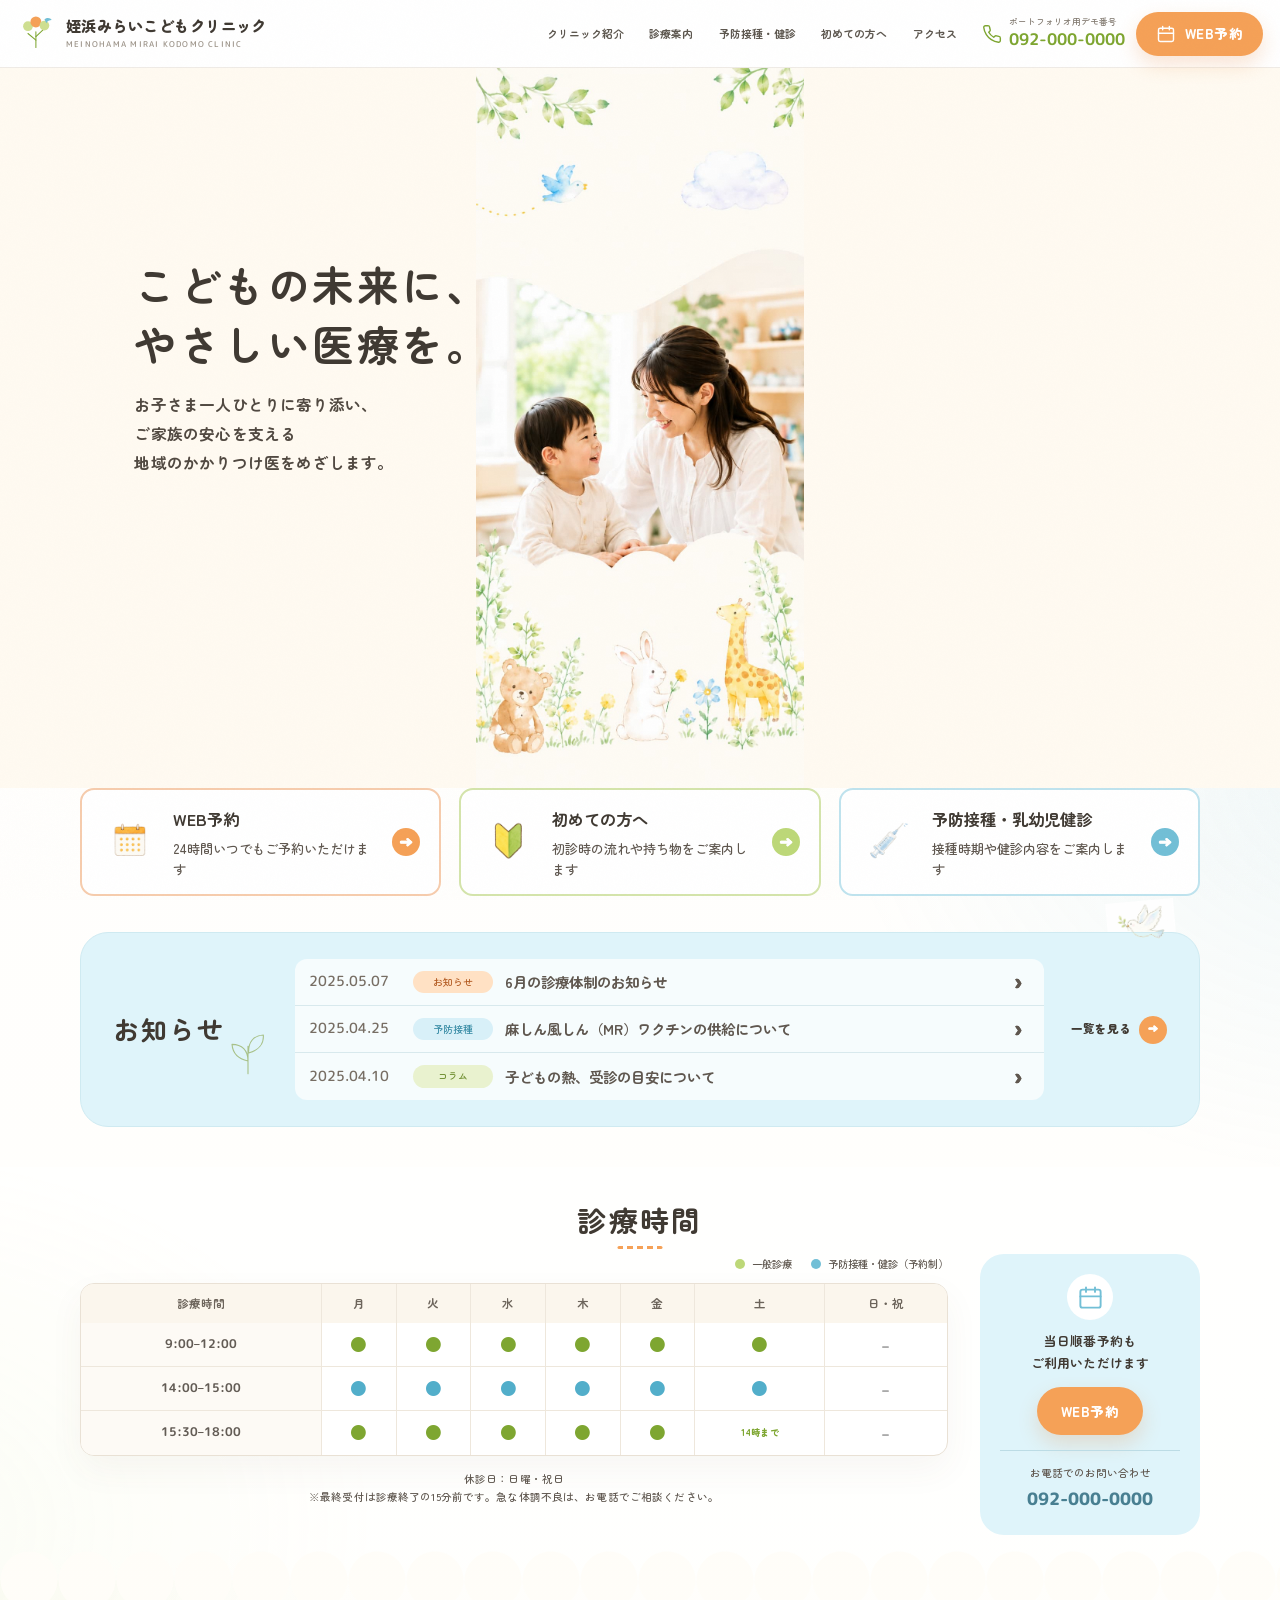
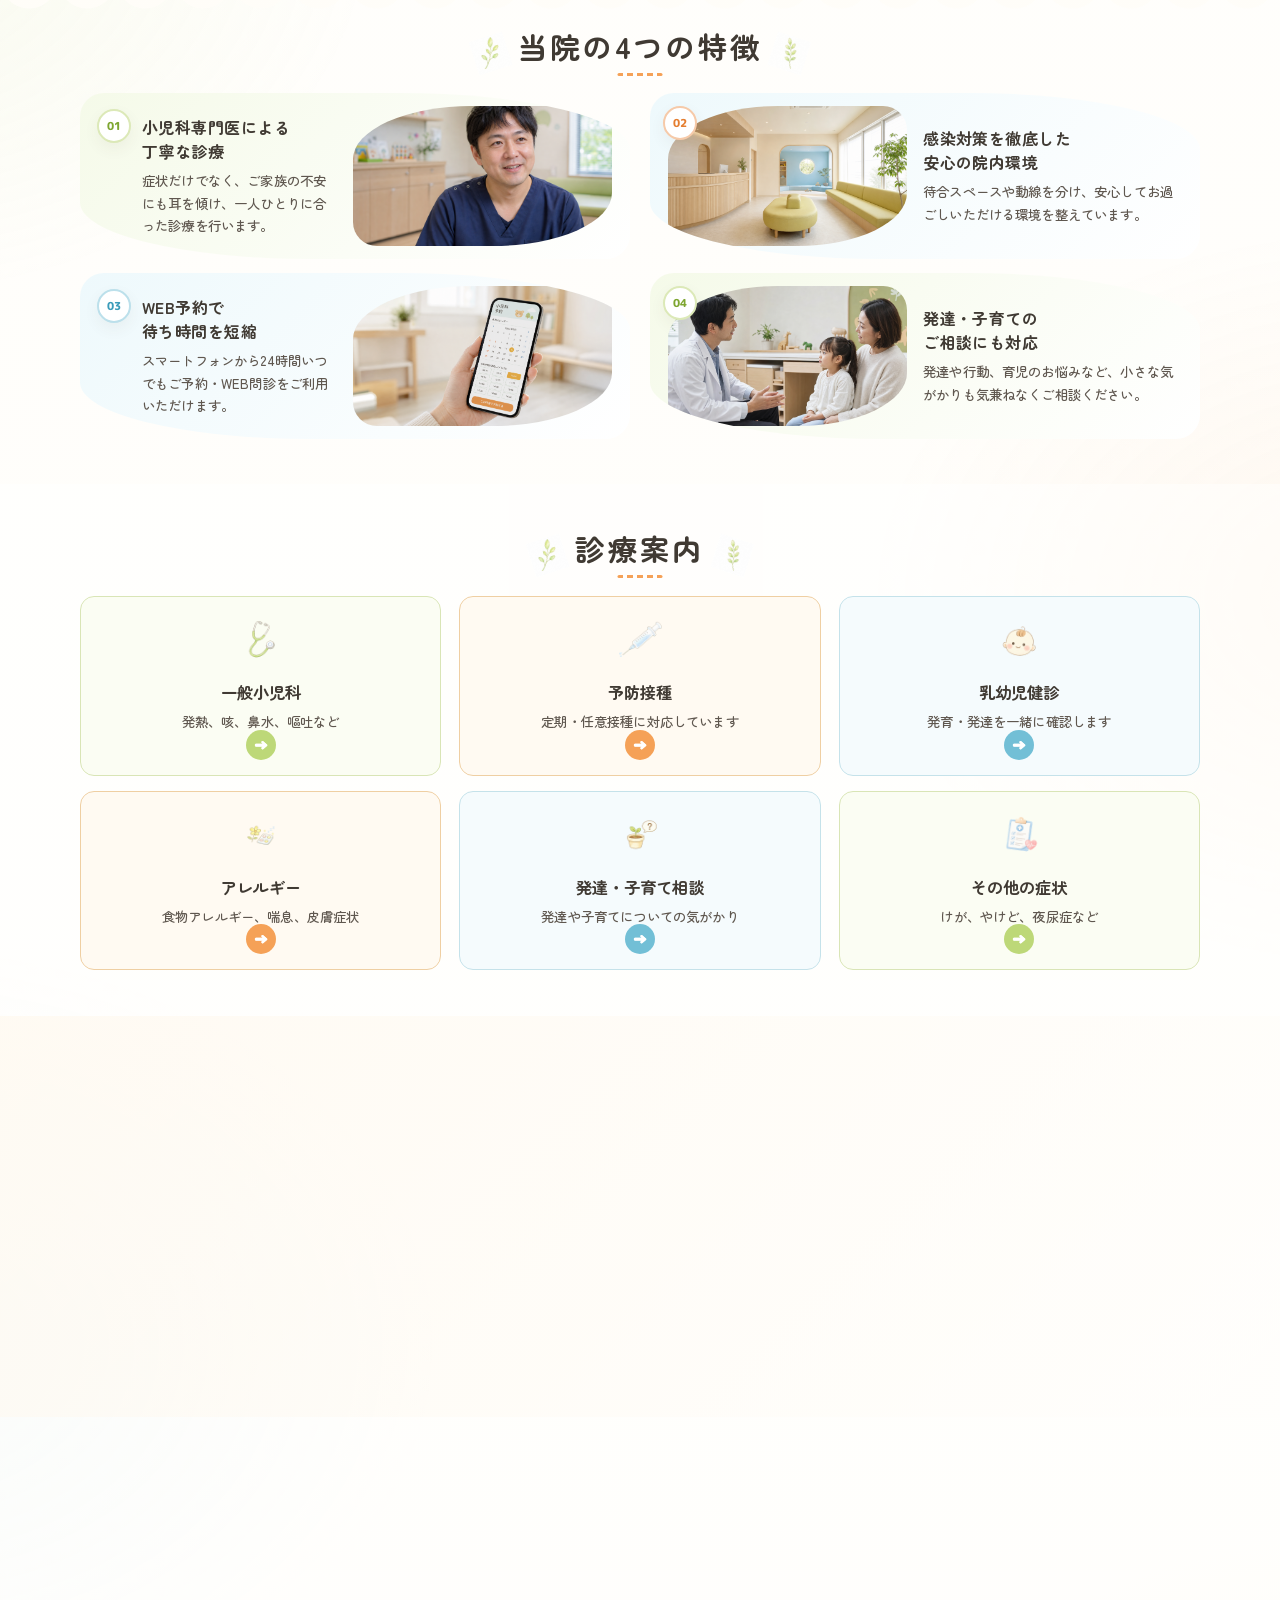
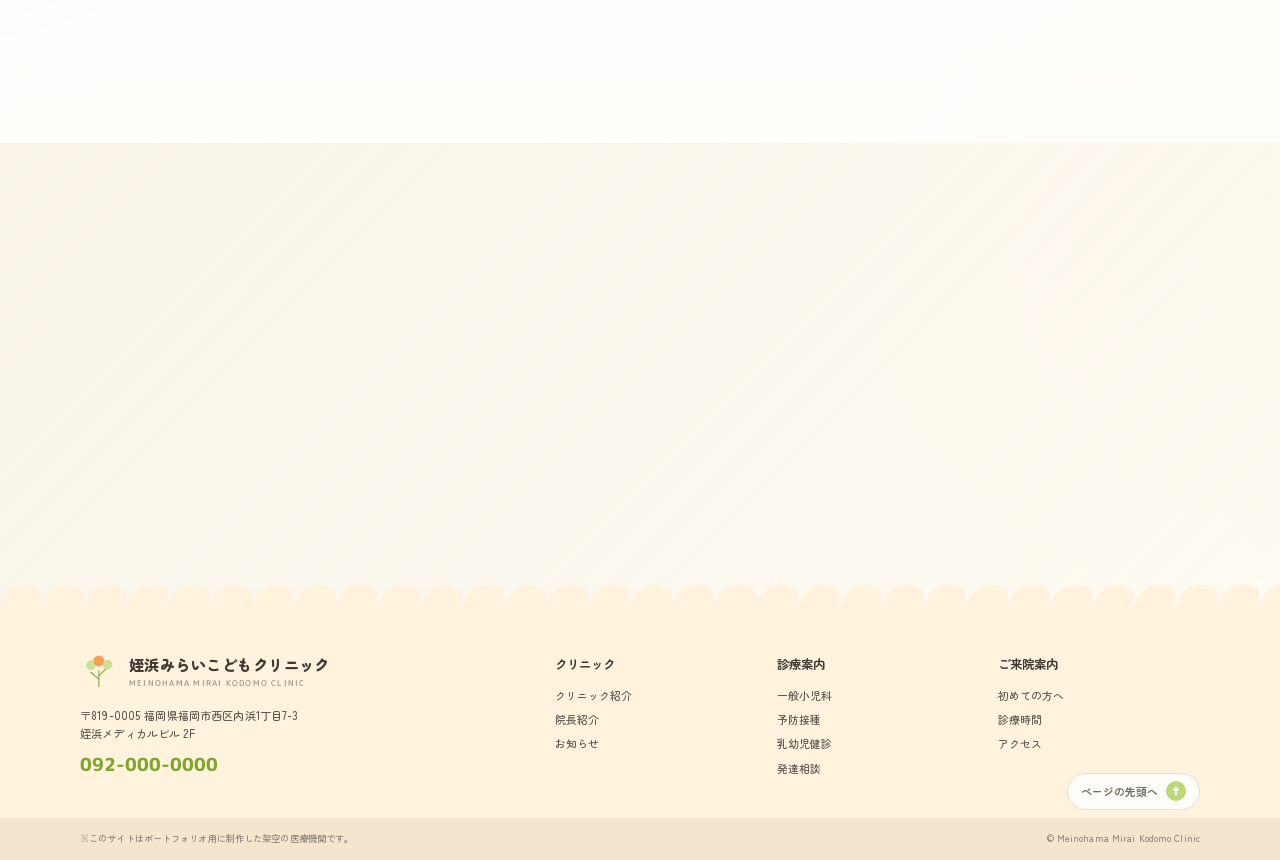
==== index.html @ 3ffe72fd "Add files via upload" ====
<!DOCTYPE html>
<html lang="ja">
<head>
  <meta charset="UTF-8">
  <meta name="viewport" content="width=device-width, initial-scale=1.0">
  <meta name="description" content="姪浜みらいこどもクリニックは、こどもの未来とご家族の安心に寄り添う福岡市西区姪浜の小児科です。">
  <meta name="theme-color" content="#fffaf2">
  <title>姪浜みらいこどもクリニック｜福岡市西区姪浜の小児科</title>
  <link rel="preconnect" href="https://fonts.googleapis.com">
  <link rel="preconnect" href="https://fonts.gstatic.com" crossorigin>
  <link href="https://fonts.googleapis.com/css2?family=M+PLUS+Rounded+1c:wght@400;500;700;800&family=Zen+Maru+Gothic:wght@400;500;700&display=swap" rel="stylesheet">
  <link rel="stylesheet" href="style.css">
  <script src="script.js" defer></script>
</head>
<body>
  <header class="site-header" id="top">
    <div class="header-inner">
      <a class="logo" href="#top" aria-label="姪浜みらいこどもクリニック トップへ">
        <svg class="logo-mark" viewBox="0 0 64 64" aria-hidden="true">
          <path d="M31 55V29"/><path d="M31 43 18 32M31 37l13-12"/>
          <circle cx="18" cy="20" r="8"/><circle cx="31" cy="13" r="9"/><circle cx="45" cy="19" r="8"/>
          <path class="bird" d="M45 9c5-4 10-2 12 1-4 0-7 2-9 5-1-3-2-4-3-6Z"/>
        </svg>
        <span><strong>姪浜みらいこどもクリニック</strong><small>MEINOHAMA MIRAI KODOMO CLINIC</small></span>
      </a>

      <nav class="global-nav" id="globalNav" aria-label="メインナビゲーション">
        <a href="about.html">クリニック紹介</a>
        <a href="medical.html">診療案内</a>
        <a href="vaccination.html">予防接種・健診</a>
        <a href="first.html">初めての方へ</a>
        <a href="access.html">アクセス</a>
      </nav>

      <div class="header-actions">
        <a class="header-phone" href="tel:0920000000" aria-label="092-000-0000に電話する">
          <svg viewBox="0 0 24 24" aria-hidden="true"><path d="M22 16.92v3a2 2 0 0 1-2.18 2 19.8 19.8 0 0 1-8.63-3.07 19.5 19.5 0 0 1-6-6A19.8 19.8 0 0 1 2.12 4.18 2 2 0 0 1 4.11 2h3a2 2 0 0 1 2 1.72c.13.96.36 1.9.68 2.8a2 2 0 0 1-.45 2.11L8.07 9.9a16 16 0 0 0 6 6l1.27-1.27a2 2 0 0 1 2.11-.45c.9.32 1.84.55 2.8.68A2 2 0 0 1 22 16.92Z"/></svg>
          <span><small>ポートフォリオ用デモ番号</small><strong>092-000-0000</strong></span>
        </a>
        <button class="booking-button js-booking" type="button">
          <svg viewBox="0 0 24 24" aria-hidden="true"><rect x="3" y="5" width="18" height="16" rx="2"/><path d="M16 3v4M8 3v4M3 11h18"/></svg>
          WEB予約
        </button>
        <button class="menu-button menu-button-inline" type="button" aria-hidden="true" tabindex="-1">
          <span></span><span></span><span></span>
        </button>
      </div>
    </div>
  </header>

  <button class="menu-button mobile-menu-button" id="menuButton" type="button" aria-label="メニューを開く" aria-controls="globalNav" aria-expanded="false">
    <span></span><span></span><span></span>
  </button>

  <main>
    <section class="hero">
      <picture class="hero-art" aria-hidden="true">
        <source media="(max-width: 620px)" srcset="img/top-hero_sp.jpg">
        <img src="img/top-hero.jpg" alt="">
      </picture>
      <div class="hero-copy reveal">
        <h1><span>こどもの未来に、</span><span>やさしい医療を。</span></h1>
        <p class="hero-lead">お子さま一人ひとりに寄り添い、<br>ご家族の安心を支える<br>地域のかかりつけ医をめざします。</p>
      </div>
    </section>

    <section class="quick-links section-shell" aria-label="受診案内のショートカット">
      <button class="quick-card quick-orange js-booking reveal" type="button">
        <span class="quick-icon"><img src="icons/web/quick-booking.png" alt="" width="256" height="256"></span>
        <span><strong>WEB予約</strong><small>24時間いつでもご予約いただけます</small></span><i>→</i>
      </button>
      <a class="quick-card quick-green reveal" href="first.html">
        <span class="quick-icon"><img src="icons/web/quick-first-visit.png" alt="" width="256" height="256"></span>
        <span><strong>初めての方へ</strong><small>初診時の流れや持ち物をご案内します</small></span><i>→</i>
      </a>
      <a class="quick-card quick-blue reveal" href="vaccination.html">
        <span class="quick-icon"><img src="icons/web/quick-vaccination.png" alt="" width="256" height="256"></span>
        <span><strong>予防接種・乳幼児健診</strong><small>接種時期や健診内容をご案内します</small></span><i>→</i>
      </a>
    </section>

    <section class="news section-pad" id="news">
      <div class="container news-box reveal">
        <img class="news-bird" src="icons/deco-bird-flying.jpg" alt="" width="180" height="120" aria-hidden="true">
        <div class="news-heading">
          <p class="section-en">INFORMATION</p><h2>お知らせ</h2>
          <svg viewBox="0 0 60 70" aria-hidden="true"><path d="M30 67V26M30 48c-15-3-23-12-24-25 15 0 24 9 24 25ZM31 36c15-4 23-14 22-27-15 1-23 11-22 27Z"/></svg>
        </div>
        <div class="news-list">
          <a href="news.html#news-20250507"><time datetime="2025-05-07">2025.05.07</time><span class="tag tag-orange">お知らせ</span><strong>6月の診療体制のお知らせ</strong><i>›</i></a>
          <a href="news.html#news-20250425"><time datetime="2025-04-25">2025.04.25</time><span class="tag tag-blue">予防接種</span><strong>麻しん風しん（MR）ワクチンの供給について</strong><i>›</i></a>
          <a href="news.html#news-20250410"><time datetime="2025-04-10">2025.04.10</time><span class="tag tag-green">コラム</span><strong>子どもの熱、受診の目安について</strong><i>›</i></a>
        </div>
        <a class="text-link" href="news.html">一覧を見る <span>→</span></a>
      </div>
    </section>

    <section class="schedule section-pad" id="schedule">
      <div class="container">
        <div class="section-title schedule-title reveal"><p class="section-en">CONSULTATION HOURS</p><h2>診療時間</h2><p>一般診療は当日の順番予約、予防接種・健診は時間予約で受け付けています。</p></div>
        <div class="schedule-layout">
          <div class="schedule-table-wrap reveal">
            <div class="schedule-legend"><span><i class="dot dot-green"></i>一般診療</span><span><i class="dot dot-blue"></i>予防接種・健診（予約制）</span></div>
            <table class="schedule-table">
              <thead><tr><th>診療時間</th><th>月</th><th>火</th><th>水</th><th>木</th><th>金</th><th>土</th><th>日・祝</th></tr></thead>
              <tbody>
                <tr><th>9:00–12:00</th><td>●</td><td>●</td><td>●</td><td>●</td><td>●</td><td>●</td><td>–</td></tr>
                <tr class="vaccine-row"><th>14:00–15:00</th><td>●</td><td>●</td><td>●</td><td>●</td><td>●</td><td>●</td><td>–</td></tr>
                <tr><th>15:30–18:00</th><td>●</td><td>●</td><td>●</td><td>●</td><td>●</td><td><small>14時まで</small></td><td>–</td></tr>
              </tbody>
            </table>
            <p class="schedule-note">休診日：日曜・祝日<br>※最終受付は診療終了の15分前です。急な体調不良は、お電話でご相談ください。</p>
          </div>
          <aside class="reservation-card reveal">
            <span class="round-icon"><svg viewBox="0 0 24 24"><rect x="3" y="5" width="18" height="16" rx="2"/><path d="M16 3v4M8 3v4M3 11h18"/></svg></span>
            <p>当日順番予約も<br>ご利用いただけます</p>
            <button class="button button-orange js-booking" type="button">WEB予約</button>
            <hr>
            <small>お電話でのお問い合わせ</small>
            <a href="tel:0920000000">092-000-0000</a>
          </aside>
        </div>
      </div>
    </section>

    <section class="features section-pad" id="about">
      <div class="cloud-top" aria-hidden="true"></div>
      <div class="container">
        <div class="section-title is-decorated reveal"><p class="section-en">OUR FEATURES</p><h2>当院の4つの特徴</h2><p>お子さまとご家族が、いつでも安心して頼れるクリニックへ。</p></div>
        <div class="feature-grid">
          <article class="feature-card reveal"><span class="feature-number">01</span><div class="feature-image feature-doctor"></div><div><h3>小児科専門医による<br>丁寧な診療</h3><p>症状だけでなく、ご家族の不安にも耳を傾け、一人ひとりに合った診療を行います。</p></div></article>
          <article class="feature-card reveal"><span class="feature-number orange">02</span><div class="feature-image feature-interior"></div><div><h3>感染対策を徹底した<br>安心の院内環境</h3><p>待合スペースや動線を分け、安心してお過ごしいただける環境を整えています。</p></div></article>
          <article class="feature-card reveal"><span class="feature-number blue">03</span><div class="feature-image feature-phone"></div><div><h3>WEB予約で<br>待ち時間を短縮</h3><p>スマートフォンから24時間いつでもご予約・WEB問診をご利用いただけます。</p></div></article>
          <article class="feature-card reveal"><span class="feature-number">04</span><div class="feature-image feature-consultation"></div><div><h3>発達・子育ての<br>ご相談にも対応</h3><p>発達や行動、育児のお悩みなど、小さな気がかりも気兼ねなくご相談ください。</p></div></article>
        </div>
      </div>
    </section>

    <section class="medical section-pad" id="medical">
      <div class="container">
        <div class="section-title is-decorated reveal"><p class="section-en">MEDICAL SERVICES</p><h2>診療案内</h2><p>お子さまの健やかな成長を、さまざまな角度から支えます。</p></div>
        <div class="service-grid">
          <a class="service-card reveal" href="medical.html#general"><span class="service-icon"><img src="icons/web/medical-general.png" alt="" width="256" height="256"></span><h3>一般小児科</h3><p>発熱、咳、鼻水、嘔吐など</p><i>→</i></a>
          <a class="service-card reveal" id="vaccination" href="vaccination.html#vaccine"><span class="service-icon"><img src="icons/web/medical-vaccination.png" alt="" width="256" height="256"></span><h3>予防接種</h3><p>定期・任意接種に対応しています</p><i>→</i></a>
          <a class="service-card reveal" href="vaccination.html#checkup"><span class="service-icon"><img src="icons/web/medical-checkup.png" alt="" width="256" height="256"></span><h3>乳幼児健診</h3><p>発育・発達を一緒に確認します</p><i>→</i></a>
          <a class="service-card reveal" href="medical.html#allergy"><span class="service-icon"><img src="icons/web/medical-allergy.png" alt="" width="256" height="256"></span><h3>アレルギー</h3><p>食物アレルギー、喘息、皮膚症状</p><i>→</i></a>
          <a class="service-card reveal" href="medical.html#development"><span class="service-icon"><img src="icons/web/medical-development.png" alt="" width="256" height="256"></span><h3>発達・子育て相談</h3><p>発達や子育てについての気がかり</p><i>→</i></a>
          <a class="service-card reveal" href="medical.html#other"><span class="service-icon"><img src="icons/web/medical-other.png" alt="" width="256" height="256"></span><h3>その他の症状</h3><p>けが、やけど、夜尿症など</p><i>→</i></a>
        </div>
      </div>
    </section>

    <section class="first-visit section-pad" id="first">
      <div class="container">
        <div class="section-title is-decorated reveal"><p class="section-en">FIRST VISIT</p><h2>初めての方へ</h2><p>はじめての受診も、迷わず安心してご来院いただけるように。</p></div>
        <div class="first-layout">
          <div class="parent-illustration reveal" aria-hidden="true"><div class="parent-head"></div><div class="child-head"></div><div class="parent-body"></div><span>✿</span></div>
          <div class="visit-flow reveal">
            <h3>診療の流れ</h3>
            <ol>
              <li><span>01</span><i><img src="icons/web/flow-booking.png" alt="" width="256" height="256"></i><strong>WEB予約</strong><p>WEBでご予約をお取りください。</p></li>
              <li><span>02</span><i><img src="icons/web/flow-reception.png" alt="" width="256" height="256"></i><strong>ご来院・受付</strong><p>問診票のご記入をお願いします。</p></li>
              <li><span>03</span><i><img src="icons/web/flow-consultation.png" alt="" width="256" height="256"></i><strong>診察・ご相談</strong><p>丁寧に診察し、ご説明します。</p></li>
            </ol>
          </div>
          <aside class="belongings reveal"><h3>お持ちいただくもの</h3><ul><li>マイナンバーカード（または保険証）</li><li>医療証・受給者証など</li><li>母子手帳</li><li>おくすり手帳</li></ul><img class="bag" src="icons/web/visit-bag.png" alt="" width="256" height="256" aria-hidden="true"></aside>
        </div>
      </div>
    </section>

    <section class="doctor section-pad">
      <div class="container doctor-card reveal">
        <img class="doctor-bird" src="icons/deco-bird-perched.jpg" alt="" width="180" height="120" aria-hidden="true">
        <div class="doctor-photo" role="img" aria-label="院長 山田太郎のイメージ"></div>
        <div class="doctor-message">
          <p class="section-en">GREETING</p><h2>院長紹介</h2>
          <p class="doctor-name"><small>院長</small> 山田 太郎</p>
          <p>お子さまの健やかな成長を願い、ご家族にとって安心できる医療を提供できるよう努めてまいります。小さな気がかりも、どうぞ気軽にご相談ください。</p>
          <a class="text-button" href="about.html#doctor">院長・クリニックについて <span>→</span></a>
        </div>
        <div class="credentials"><h3>資格・所属学会</h3><ul><li>日本小児科学会 小児科専門医</li><li>日本小児アレルギー学会</li><li>日本小児科医会</li><li>福岡市小児科医会</li></ul></div>
      </div>
    </section>

    <section class="access section-pad" id="access">
      <div class="container">
        <div class="section-title reveal"><p class="section-en">ACCESS</p><h2>アクセス</h2></div>
        <div class="access-card reveal">
          <div class="map-embed" aria-label="姪浜みらいこどもクリニック周辺のGoogleマップ">
            <iframe title="姪浜みらいこどもクリニック周辺のGoogleマップ" src="https://maps.google.com/maps?ll=33.5819,130.3249&z=16&t=m&hl=ja&output=embed" loading="lazy" referrerpolicy="no-referrer-when-downgrade"></iframe>
          </div>
          <div class="access-info">
            <h3>姪浜みらいこどもクリニック</h3>
            <dl><div><dt>住所</dt><dd>〒819-0005<br>福岡県福岡市西区内浜1丁目7-3<br>姪浜メディカルビル 2F</dd></div><div><dt>電車</dt><dd>地下鉄空港線「姪浜駅」より徒歩5分</dd></div><div><dt>お車</dt><dd>専用駐車場 8台完備</dd></div></dl>
            <div class="access-buttons"><a class="button button-outline" href="https://maps.google.com/?q=福岡市西区姪浜" target="_blank" rel="noopener">Google Map <span>↗</span></a><button class="button button-orange js-booking" type="button">WEB予約</button></div>
          </div>
        </div>
      </div>
    </section>
  </main>

  <footer class="site-footer">
    <div class="footer-wave" aria-hidden="true"></div>
    <div class="container footer-main">
      <div class="footer-clinic">
        <a class="logo footer-logo" href="#top">
          <svg class="logo-mark" viewBox="0 0 64 64" aria-hidden="true"><path d="M31 55V29"/><path d="M31 43 18 32M31 37l13-12"/><circle cx="18" cy="20" r="8"/><circle cx="31" cy="13" r="9"/><circle cx="45" cy="19" r="8"/></svg>
          <span><strong>姪浜みらいこどもクリニック</strong><small>MEINOHAMA MIRAI KODOMO CLINIC</small></span>
        </a>
        <p>〒819-0005 福岡県福岡市西区内浜1丁目7-3<br>姪浜メディカルビル 2F</p><a class="footer-phone" href="tel:0920000000">092-000-0000</a>
      </div>
      <div class="footer-nav"><div><h3>クリニック</h3><a href="about.html">クリニック紹介</a><a href="about.html#doctor">院長紹介</a><a href="news.html">お知らせ</a></div><div><h3>診療案内</h3><a href="medical.html#general">一般小児科</a><a href="vaccination.html#vaccine">予防接種</a><a href="vaccination.html#checkup">乳幼児健診</a><a href="medical.html#development">発達相談</a></div><div><h3>ご来院案内</h3><a href="first.html">初めての方へ</a><a href="#schedule">診療時間</a><a href="access.html">アクセス</a></div></div>
      <div class="footer-booking"><p>24時間いつでも<br>ご予約いただけます</p><button class="button button-orange js-booking" type="button">WEB予約</button></div>
    </div>
    <a class="page-top" href="#top">ページの先頭へ <span>↑</span></a>
    <div class="footer-bottom"><p>※このサイトはポートフォリオ用に制作した架空の医療機関です。</p><p>© Meinohama Mirai Kodomo Clinic</p></div>
  </footer>

  <div class="mobile-actions" aria-label="お問い合わせ">
    <a href="tel:0920000000"><svg viewBox="0 0 24 24"><path d="M22 16.92v3a2 2 0 0 1-2.18 2 19.8 19.8 0 0 1-8.63-3.07 19.5 19.5 0 0 1-6-6A19.8 19.8 0 0 1 2.12 4.18 2 2 0 0 1 4.11 2h3a2 2 0 0 1 2 1.72"/></svg>デモ電話</a>
    <button class="js-booking" type="button"><svg viewBox="0 0 24 24"><rect x="3" y="5" width="18" height="16" rx="2"/><path d="M16 3v4M8 3v4M3 11h18"/></svg>WEB予約</button>
  </div>

  <dialog class="booking-modal" id="bookingModal">
    <button class="modal-close" id="modalClose" type="button" aria-label="閉じる">×</button>
    <span class="modal-icon"><svg viewBox="0 0 24 24"><rect x="3" y="5" width="18" height="16" rx="2"/><path d="M16 3v4M8 3v4M3 11h18"/></svg></span>
    <p class="section-en">ONLINE RESERVATION</p>
    <h2>WEB予約</h2>
    <p>こちらはポートフォリオ用のデモサイトです。<br>実際の予約は行われません。</p>
    <button class="button button-orange" id="demoReserve" type="button">予約画面を体験する</button>
  </dialog>
</body>
</html>
---- style.css ----
:root {
  --ivory: #fffaf2;
  --cream: #fff4df;
  --sky: #dff4fa;
  --sky-deep: #72bfd6;
  --leaf: #bdd878;
  --leaf-deep: #7ea631;
  --orange: #f5a157;
  --orange-deep: #e57e30;
  --ink: #403a33;
  --muted: #766e65;
  --line: #e9e1d5;
  --white: #fff;
  --shadow: 0 18px 50px rgba(89, 74, 51, .09);
  --radius-sm: 16px;
  --radius-md: 28px;
  --radius-lg: 48px;
  --container: 1180px;
}

*, *::before, *::after { box-sizing: border-box; }
html { scroll-behavior: smooth; scroll-padding-top: 110px; }
body { position: relative; margin: 0; color: var(--ink); background: #fffdf9; font-family: "Zen Maru Gothic", "M PLUS Rounded 1c", sans-serif; font-size: 16px; line-height: 1.9; -webkit-font-smoothing: antialiased; }
body::before { content: ""; position: fixed; z-index: 9999; inset: 0; pointer-events: none; opacity: .038; mix-blend-mode: multiply; background-image: url("data:image/svg+xml,%3Csvg xmlns='http://www.w3.org/2000/svg' width='180' height='180' viewBox='0 0 180 180'%3E%3Cfilter id='paper'%3E%3CfeTurbulence type='fractalNoise' baseFrequency='.78' numOctaves='3' seed='8' stitchTiles='stitch'/%3E%3C/filter%3E%3Crect width='100%25' height='100%25' filter='url(%23paper)' opacity='.55'/%3E%3C/svg%3E"); }
body.menu-open { overflow: hidden; }
main { position: relative; isolation: isolate; overflow: hidden; background: linear-gradient(180deg, rgba(255,255,255,.76), rgba(255,253,248,.9)); }
main::before { content: ""; position: absolute; z-index: 0; inset: 0; pointer-events: none; background: radial-gradient(ellipse 640px 480px at -8% 7%, rgba(245,161,87,.10), transparent 72%), radial-gradient(ellipse 760px 560px at 108% 19%, rgba(114,191,214,.10), transparent 72%), radial-gradient(ellipse 700px 520px at -10% 39%, rgba(189,216,120,.10), transparent 72%), radial-gradient(ellipse 720px 520px at 108% 57%, rgba(245,161,87,.075), transparent 72%), radial-gradient(ellipse 760px 560px at -8% 77%, rgba(114,191,214,.085), transparent 72%), radial-gradient(ellipse 680px 500px at 105% 91%, rgba(189,216,120,.09), transparent 72%); }
main > section { position: relative; z-index: 1; }
a { color: inherit; text-decoration: none; }
button, input { font: inherit; }
button { color: inherit; }
img, svg { display: block; max-width: 100%; }
svg { fill: none; stroke: currentColor; stroke-width: 1.7; stroke-linecap: round; stroke-linejoin: round; }
.container, .section-shell { width: min(var(--container), calc(100% - 48px)); margin-inline: auto; }
.section-pad { padding: 110px 0; }
.section-en { margin: 0 0 2px; color: var(--orange-deep); font-family: "M PLUS Rounded 1c", sans-serif; font-size: .73rem; font-weight: 800; letter-spacing: .16em; }
.section-title { margin-bottom: 52px; text-align: center; }
.section-title.is-decorated { position: relative; width: fit-content; margin-right: auto; margin-left: auto; padding: 0 58px; }
.section-title.is-decorated::before, .section-title.is-decorated::after { content: ""; position: absolute; top: 13px; width: 42px; height: 54px; background: center / contain no-repeat; mix-blend-mode: multiply; opacity: .78; }
.section-title.is-decorated::before { left: 5px; background-image: url("icons/deco-leaf-left.jpg"); transform: rotate(-18deg); }
.section-title.is-decorated::after { right: 5px; background-image: url("icons/deco-leaf-right.jpg"); transform: scaleX(-1) rotate(-18deg); }
.section-title h2, .news-heading h2 { position: relative; display: inline-block; margin: 0; font-size: clamp(2rem, 4vw, 3rem); line-height: 1.4; letter-spacing: .08em; }
.section-title h2::after { content: ""; position: absolute; left: 50%; bottom: -13px; width: 54px; height: 4px; border-radius: 5px; background: repeating-linear-gradient(90deg, var(--orange) 0 6px, transparent 6px 10px); transform: translateX(-50%); }
.section-title > p:last-child { margin: 29px 0 0; color: var(--muted); }

.notice-bar { display: flex; justify-content: center; gap: 18px; align-items: center; min-height: 34px; padding: 5px 24px; color: #556137; background: #edf5d7; font-size: .75rem; font-weight: 700; letter-spacing: .03em; }
.notice-bar p { margin: 0; }
.notice-bar a { color: var(--leaf-deep); }
.site-header { position: sticky; top: 0; z-index: 100; height: 72px; background: rgba(255, 255, 255, .96); border-bottom: 1px solid rgba(210, 199, 183, .35); backdrop-filter: blur(14px); }
.header-inner { display: flex; align-items: center; width: min(1400px, calc(100% - 40px)); height: 100%; margin-inline: auto; }
.logo { display: inline-flex; flex: 0 0 auto; align-items: center; gap: 10px; }
.logo-mark { width: 42px; color: var(--leaf-deep); }
.logo-mark circle { fill: #cfdf91; stroke: none; }
.logo-mark circle:nth-of-type(2) { fill: var(--orange); }
.logo-mark .bird { fill: var(--sky-deep); stroke: none; }
.logo strong { display: block; font-size: 1rem; font-weight: 800; letter-spacing: .03em; line-height: 1.3; white-space: nowrap; }
.logo small { display: block; margin-top: 3px; color: #9a9186; font-family: "M PLUS Rounded 1c", sans-serif; font-size: .53rem; letter-spacing: .16em; }
.global-nav { display: flex; align-self: stretch; justify-content: center; gap: clamp(18px, 2.4vw, 38px); margin-left: auto; }
.global-nav a { position: relative; display: grid; place-content: center; color: #5d574f; font-size: .72rem; font-weight: 700; line-height: 1.25; text-align: center; white-space: nowrap; }
.global-nav a::after { content: ""; position: absolute; left: 50%; bottom: 11px; width: 0; height: 2px; background: var(--orange); transform: translateX(-50%); transition: width .25s ease; }
.global-nav a:hover::after { width: 100%; }
.global-nav span { display: none; }
.header-actions { display: flex; align-items: center; gap: 14px; margin-left: 32px; }
.header-phone { display: flex; align-items: center; gap: 7px; color: var(--leaf-deep); }
.header-phone svg { width: 20px; }
.header-phone small, .header-phone strong { display: block; }
.header-phone small { color: #81796f; font-size: .55rem; line-height: 1.2; }
.header-phone strong { font-family: "M PLUS Rounded 1c", sans-serif; font-size: 1rem; line-height: 1.4; }
.booking-button, .button { display: inline-flex; align-items: center; justify-content: center; gap: 9px; min-height: 48px; padding: 0 24px; border: 0; border-radius: 999px; font-size: .86rem; font-weight: 800; letter-spacing: .03em; cursor: pointer; transition: transform .2s ease, box-shadow .2s ease, background .2s ease; }
.booking-button:hover, .button:hover { transform: translateY(-2px); }
.booking-button svg { width: 20px; }
.button-orange, .booking-button { color: var(--white); background: var(--orange); box-shadow: 0 9px 20px rgba(228, 124, 47, .2); }
.button-orange:hover, .booking-button:hover { background: var(--orange-deep); box-shadow: 0 12px 26px rgba(228, 124, 47, .28); }
.button-green { color: var(--white); background: var(--leaf-deep); }
.button-outline { color: var(--ink); background: var(--white); border: 1px solid #d9d0c3; }
.menu-button { display: none; width: 46px; height: 46px; padding: 11px; background: transparent; border: 0; cursor: pointer; }
.menu-button span { display: block; width: 100%; height: 2px; margin: 6px 0; background: var(--ink); transition: .25s ease; }
.header-actions .menu-button { display: none !important; }
.menu-button-inline { display: none !important; }
.mobile-menu-button { display: none; }

.hero { position: relative; display: block; aspect-ratio: 1672 / 941; min-height: 0; overflow: hidden; background: #fffaf1; }
.hero-art { position: absolute; z-index: 0; inset: 0; display: block; }
.hero-art img { width: 100%; height: 100%; object-fit: cover; object-position: center; }
.hero-copy { position: absolute; z-index: 2; top: 24%; left: max(8vw, calc((100vw - var(--container)) / 2)); width: min(38vw, 540px); max-width: none; padding: 0; }
.hero h1 { margin: 0; font-size: clamp(2.55rem, 3.7vw, 4rem); line-height: 1.45; letter-spacing: .06em; }
.hero h1 span { display: block; white-space: nowrap; }
.hero h1 span:last-child { color: var(--ink); }
.hero-lead { margin: 24px 0 0; color: #635c53; font-size: .94rem; font-weight: 500; line-height: 1.95; }

.quick-links { position: relative; z-index: 6; display: grid; grid-template-columns: repeat(3, 1fr); gap: 18px; margin-top: -16px; padding-top: 18px; background: transparent; }
.quick-card { display: flex; align-items: center; gap: 16px; min-height: 104px; padding: 18px 22px; background: var(--white); border: 2px solid var(--line); border-radius: 14px; box-shadow: none; text-align: left; cursor: pointer; transition: transform .22s ease, box-shadow .22s ease; }
.quick-card:hover { transform: translateY(-5px); box-shadow: var(--shadow); }
.quick-card > span:nth-child(2) { min-width: 0; }
.quick-card strong, .quick-card small { display: block; }
.quick-card strong { margin-bottom: 4px; font-size: 1.1rem; }
.quick-card small { color: var(--muted); font-size: .78rem; line-height: 1.65; }
.quick-card > i { display: grid; flex: 0 0 auto; place-content: center; width: 28px; height: 28px; margin-left: auto; color: var(--white); border-radius: 50%; font-style: normal; }
.quick-icon { display: grid; flex: 0 0 auto; place-content: center; width: 62px; height: 62px; overflow: hidden; background: transparent !important; border-radius: 16px; }
.quick-icon img { width: 58px; height: 58px; object-fit: contain; }
.quick-orange { border-color: #f6ccad; }.quick-orange .quick-icon { color: var(--orange-deep); background: #fff3e9; }.quick-orange > i { background: var(--orange); }
.quick-green { border-color: #d4e4ab; }.quick-green .quick-icon { color: var(--leaf-deep); background: #f3f8e8; }.quick-green > i { background: var(--leaf); }
.quick-blue { border-color: #bfe3ee; }.quick-blue .quick-icon { color: #4aaac7; background: #eaf8fc; }.quick-blue > i { background: var(--sky-deep); }

.news { padding-top: 68px; padding-bottom: 58px; background: transparent; }
.news-box { position: relative; display: grid; grid-template-columns: 180px 1fr auto; gap: 42px; align-items: center; padding: 38px 46px; background: var(--sky); border: 1px solid #cfeaf1; border-radius: 34px; }
.news-bird { position: absolute; z-index: 2; top: -40px; right: 24px; width: 82px; height: auto; mix-blend-mode: darken; transform: rotate(-5deg); }
.news-heading { position: relative; }
.news-heading h2 { font-size: 1.8rem; }
.news-heading svg { position: absolute; right: -6px; bottom: -29px; width: 48px; color: #8ba74e; opacity: .65; }
.news-list a { display: grid; grid-template-columns: 105px 88px 1fr 20px; gap: 16px; align-items: center; min-height: 54px; padding: 7px 17px; background: rgba(255,255,255,.72); border-bottom: 1px solid #d8e9ed; font-size: .88rem; transition: background .2s ease; }
.news-list a:first-child { border-radius: 12px 12px 0 0; }
.news-list a:last-child { border-bottom: 0; border-radius: 0 0 12px 12px; }
.news-list a:hover { background: var(--white); }
.news-list time { color: #776e64; font-family: "M PLUS Rounded 1c", sans-serif; }
.news-list strong { overflow: hidden; text-overflow: ellipsis; white-space: nowrap; }
.news-list i { font-size: 1.4rem; font-style: normal; }
.tag { padding: 2px 7px; border-radius: 99px; font-size: .62rem; text-align: center; }
.tag-orange { color: #b35b22; background: #ffe1c4; }.tag-blue { color: #388ca5; background: #d8f0f8; }.tag-green { color: #6d8d2e; background: #e9f2cf; }
.text-link { font-size: .72rem; font-weight: 800; white-space: nowrap; }.text-link span { display: inline-grid; place-content: center; width: 28px; height: 28px; margin-left: 5px; color: var(--white); background: var(--orange); border-radius: 50%; }

.schedule { padding-top: 52px; padding-bottom: 78px; background: rgba(255,255,255,.38); }
.schedule-title { margin-bottom: 30px; text-align: left; }
.schedule-title h2 { font-size: 2rem; }
.schedule-title h2::after { left: 0; width: 46px; transform: none; }
.schedule-title > p:last-child { margin-top: 20px; font-size: .76rem; }
.schedule-layout { display: grid; grid-template-columns: 1fr 260px; gap: 45px; align-items: stretch; }
.schedule-table-wrap { min-width: 0; }
.schedule-legend { display: flex; justify-content: flex-end; gap: 24px; margin-bottom: 14px; color: var(--muted); font-size: .68rem; }
.schedule-legend span { display: inline-flex; align-items: center; gap: 7px; }
.dot { width: 10px; height: 10px; border-radius: 50%; }.dot-green { background: var(--leaf); }.dot-blue { background: var(--sky-deep); }
.schedule-table { width: 100%; border-collapse: separate; border-spacing: 0; overflow: hidden; background: var(--white); border: 1px solid var(--line); border-radius: 14px; box-shadow: 0 14px 35px rgba(91,76,52,.05); text-align: center; }
.schedule-table th, .schedule-table td { height: 58px; padding: 8px; border-right: 1px solid #eee7dc; border-bottom: 1px solid #eee7dc; }
.schedule-table tr:last-child th, .schedule-table tr:last-child td { border-bottom: 0; }
.schedule-table th:last-child, .schedule-table td:last-child { border-right: 0; }
.schedule-table thead th { height: 50px; color: #6c645b; background: #fbf6ed; font-size: .78rem; }
.schedule-table tbody th { color: #635c55; background: #fdfaf5; font-family: "M PLUS Rounded 1c", sans-serif; font-size: .78rem; font-weight: 600; }
.schedule-table tbody td { color: var(--leaf-deep); font-size: 1.2rem; font-weight: 800; }
.schedule-table .vaccine-row td { color: #52aeca; }.schedule-table td:last-child { color: #aaa; }.schedule-table td small { display: block; font-size: .56rem; line-height: 1.2; }
.schedule-note { margin: 15px 0 0; color: var(--muted); font-size: .72rem; }
.reservation-card { display: flex; flex-direction: column; align-items: center; justify-content: center; padding: 30px; background: var(--sky); border-radius: 28px; text-align: center; }
.round-icon { display: grid; place-content: center; width: 54px; height: 54px; color: var(--sky-deep); background: var(--white); border-radius: 50%; }.round-icon svg { width: 27px; }
.reservation-card p { margin: 15px 0 18px; font-size: .9rem; font-weight: 700; line-height: 1.7; }
.reservation-card hr { width: 100%; margin: 22px 0 17px; border: 0; border-top: 1px solid #bcdce5; }
.reservation-card small { color: var(--muted); font-size: .66rem; }.reservation-card > a { color: #487f91; font-family: "M PLUS Rounded 1c"; font-size: 1.15rem; font-weight: 800; }

.features { position: relative; padding-top: 72px; padding-bottom: 66px; background: transparent; }
.cloud-top { position: absolute; top: -29px; left: 0; width: 100%; height: 58px; background: radial-gradient(circle at 29px 29px, rgba(255,253,248,.96) 28px, transparent 29px) 0 0 / 58px 58px repeat-x; }
.features .section-title { margin-bottom: 34px; }
.features .section-title .section-en, .features .section-title > p:last-child { display: none; }
.features .section-title h2 { font-size: 2rem; }
.feature-grid { display: grid; grid-template-columns: repeat(2, 1fr); gap: 16px 22px; }
.feature-card { position: relative; display: grid; grid-template-columns: 48% 52%; gap: 16px; align-items: center; min-height: 188px; padding: 15px 21px; overflow: visible; background: linear-gradient(135deg, #f5fae9, #fff); border-radius: 42% 24px 42% 24px / 34% 24px 34% 24px; box-shadow: none; }
.feature-card:nth-child(2), .feature-card:nth-child(3) { background: linear-gradient(135deg, #eef9fc, #fff); }
.feature-card:nth-child(even) { border-radius: 24px 42% 24px 42% / 24px 34% 24px 34%; }
.feature-card:nth-child(odd) .feature-image { order: 2; }
.feature-card:nth-child(odd) > div:last-child { order: 1; }
.feature-number { position: absolute; z-index: 2; top: 11px; left: 12px; display: grid; place-content: center; width: 40px; height: 40px; color: var(--leaf-deep); background: var(--white); border: 2px solid #dce9b8; border-radius: 50%; font-family: "M PLUS Rounded 1c"; font-size: .78rem; font-weight: 800; }
.feature-number.orange { color: var(--orange-deep); border-color: #f6caa9; }.feature-number.blue { color: #3b9cba; border-color: #bce0eb; }
.feature-image { min-height: 158px; background-color: #e8eadf; background-position: center; background-size: cover; border-radius: 46% 24px 46% 24px / 38% 24px 38% 24px; }
.feature-doctor { background-image: url("img/doctor-working.png"), linear-gradient(135deg,#edf2df,#dcecf0); }
.feature-interior { background-image: url("img/clinic-interior.png"), linear-gradient(135deg,#f5ebd9,#e5efe0); }
.feature-phone { background-image: url("img/web-reservation.png"), linear-gradient(135deg,#e3f2f6,#f7efe3); }
.feature-consultation { background-image: url("img/consultation.png"), linear-gradient(135deg,#f4eadf,#e0eff0); }
.feature-card h3 { margin: 0 0 8px; font-size: 1.08rem; line-height: 1.55; letter-spacing: .03em; }.feature-card p { margin: 0; color: var(--muted); font-size: .8rem; line-height: 1.8; }

.medical { padding-top: 66px; padding-bottom: 72px; background: rgba(255,255,255,.44); }
.medical .section-title { margin-bottom: 34px; }
.medical .section-title .section-en, .medical .section-title > p:last-child { display: none; }
.medical .section-title h2 { font-size: 2rem; }
.service-grid { display: grid; grid-template-columns: repeat(3, 1fr); gap: 20px; }
.service-card { position: relative; min-height: 180px; padding: 22px 24px; background: var(--ivory); border: 1.5px solid #eadabf; border-radius: 14px; transition: transform .2s ease, box-shadow .2s ease, border .2s ease; }
.service-card:nth-child(3n+2) { background: #fbfdf3; border-color: #d9e5b6; }.service-card:nth-child(3n) { background: #f5fbfd; border-color: #c5e2ea; }
.service-card:hover { transform: translateY(-6px); border-color: var(--orange); box-shadow: var(--shadow); }
.service-icon { display: grid; place-content: center; width: 62px; height: 62px; margin-bottom: 9px; overflow: hidden; background: transparent; border-radius: 16px; }
.service-icon img { width: 62px; height: 62px; object-fit: contain; }
.service-card h3 { margin: 0 0 6px; font-size: 1.08rem; }.service-card p { margin: 0; padding-right: 32px; color: var(--muted); font-size: .8rem; line-height: 1.7; }.service-card i { position: absolute; right: 21px; bottom: 20px; display: grid; place-content: center; width: 28px; height: 28px; color: var(--white); background: var(--leaf); border-radius: 50%; font-style: normal; }

.vaccination { background: linear-gradient(180deg, #fff 0, #f7fbef 100%); }
.vaccination-card { position: relative; display: grid; grid-template-columns: 42% 1fr; min-height: 500px; padding: 0; overflow: hidden; background: #edf5d8; border-radius: 45px; }
.vaccination-illustration { position: relative; overflow: hidden; background: var(--sky); }
.vaccination-illustration::after { content: ""; position: absolute; left: 50%; top: 80px; width: 150px; height: 200px; border: 10px solid rgba(255,255,255,.9); border-bottom: 0; border-radius: 80px 80px 0 0; transform: translateX(-50%); }
.sun { position: absolute; top: 70px; right: 65px; width: 70px; height: 70px; background: #ffd168; border-radius: 50%; }
.hill { position: absolute; bottom: -80px; border-radius: 50% 50% 0 0; }.hill-one { left: -15%; width: 90%; height: 290px; background: #b9d97c; transform: rotate(8deg); }.hill-two { right: -35%; width: 100%; height: 330px; background: #8bbd58; transform: rotate(-10deg); }
.tiny-tree { position: absolute; z-index: 2; bottom: 70px; color: #fff; font-size: 4rem; }.tree-one { left: 18%; }.tree-two { right: 16%; bottom: 115px; }
.vaccination-copy { padding: 70px clamp(45px, 6vw, 90px); }.vaccination-copy h2 { margin: 0 0 22px; font-size: clamp(1.8rem, 3vw, 2.6rem); }.vaccination-copy > p:not(.section-en) { color: var(--muted); }.vaccination-copy ul { margin: 26px 0 34px; padding: 0; list-style: none; }.vaccination-copy li { position: relative; margin: 8px 0; padding-left: 25px; font-size: .86rem; }.vaccination-copy li::before { content: "✓"; position: absolute; left: 0; color: var(--leaf-deep); font-weight: 800; }

.first-visit { padding-top: 62px; padding-bottom: 66px; background: linear-gradient(135deg, rgba(255,250,242,.9), rgba(255,255,255,.48)); }
.first-visit .section-title { margin-bottom: 34px; }
.first-visit .section-title .section-en, .first-visit .section-title > p:last-child { display: none; }
.first-visit .section-title h2 { font-size: 2rem; }
.first-layout { display: grid; grid-template-columns: 180px 1fr 265px; gap: 30px; align-items: stretch; }
.parent-illustration { position: relative; min-height: 300px; overflow: hidden; background: url("img/parent-child-illustration.png") center bottom / contain no-repeat; }.parent-head, .child-head, .parent-body, .parent-illustration span { display: none; }
.visit-flow, .belongings { padding: 35px; background: var(--white); border: 1px solid var(--line); border-radius: 28px; box-shadow: 0 12px 30px rgba(91,76,52,.05); }.visit-flow h3, .belongings h3 { margin: 0 0 28px; font-size: 1.08rem; }
.visit-flow ol { display: grid; grid-template-columns: repeat(3, 1fr); gap: 0; margin: 0; padding: 0; list-style: none; }.visit-flow li { position: relative; padding: 0 18px; text-align: center; }.visit-flow li:not(:last-child)::after { content: "›"; position: absolute; top: 65px; right: -5px; color: #baa99a; font-size: 2rem; }.visit-flow li > span { display: block; width: 38px; margin: 0 auto 9px; color: var(--white); background: var(--leaf); border-radius: 99px; font-family: "M PLUS Rounded 1c"; font-size: .72rem; font-weight: 800; }.visit-flow i { display: grid; place-content: center; width: 62px; height: 62px; margin: 0 auto 11px; overflow: hidden; background: transparent; border: 0; border-radius: 16px; font-style: normal; }.visit-flow i img { width: 62px; height: 62px; object-fit: contain; }.visit-flow strong { display: block; font-size: .9rem; }.visit-flow p { margin: 7px 0 0; color: var(--muted); font-size: .74rem; line-height: 1.65; }
.belongings { position: relative; background: #fffaf0; }.belongings ul { margin: 0; padding: 0 58px 0 0; list-style: none; }.belongings li { position: relative; margin: 10px 0; padding-left: 22px; color: var(--muted); font-size: .77rem; line-height: 1.65; }.belongings li::before { content: "✓"; position: absolute; left: 0; color: var(--leaf-deep); font-weight: 800; }.bag { position: absolute; right: 18px; bottom: 18px; width: 66px; height: 66px; object-fit: contain; opacity: .82; }

.doctor { padding-top: 62px; padding-bottom: 62px; background: rgba(255,255,255,.48); }
.doctor-card { position: relative; display: grid; grid-template-columns: 32% 1fr 28%; gap: 42px; align-items: center; padding: 0; background: transparent; border-radius: 0; box-shadow: none; }
.doctor-bird { position: absolute; top: -35px; right: 15px; width: 74px; height: auto; mix-blend-mode: multiply; transform: rotate(4deg); }
.doctor-photo { min-height: 300px; background-image: url("img/doctor-working.png"), linear-gradient(145deg,#dfeff0,#f0e9dc); background-position: center; background-size: cover; border-radius: 68px 22px 68px 22px; }
.doctor-message h2 { margin: 0 0 14px; font-size: 1.85rem; }.doctor-name { margin: 0 0 16px; font-size: 1.15rem; font-weight: 800; letter-spacing: .12em; }.doctor-name small { margin-right: 15px; color: var(--muted); font-size: .78rem; }.doctor-message > p:not(.section-en):not(.doctor-name) { color: var(--muted); font-size: .86rem; line-height: 1.9; }.text-button { display: inline-flex; gap: 12px; align-items: center; margin-top: 8px; padding-bottom: 4px; border-bottom: 1px solid var(--ink); font-size: .78rem; font-weight: 800; }
.credentials { padding: 28px; background: #f8f9ef; border: 1px solid #dfe8c6; border-radius: 18px; }.credentials h3 { margin: 0 0 17px; font-size: .94rem; }.credentials ul { margin: 0; padding: 0; list-style: none; }.credentials li { position: relative; margin: 9px 0; padding-left: 16px; color: var(--muted); font-size: .77rem; line-height: 1.65; }.credentials li::before { content: "•"; position: absolute; left: 0; color: var(--leaf-deep); }

.access { padding-top: 54px; padding-bottom: 62px; background: linear-gradient(135deg, rgba(248,242,231,.88), rgba(255,250,240,.72)); }
.access .section-title { margin-bottom: 26px; text-align: left; }
.access .section-title .section-en { display: none; }
.access .section-title h2 { font-size: 2rem; }
.access .section-title h2::after { left: 0; transform: none; }
.access-card { display: grid; grid-template-columns: 56% 1fr; overflow: hidden; background: var(--white); border-radius: 38px; box-shadow: var(--shadow); }
.map-art { position: relative; min-height: 365px; overflow: hidden; background: #f3eedf; }
.road { position: absolute; background: #fff; border: 2px solid #e2d9c8; }.road-one { top: 42%; left: -10%; width: 120%; height: 65px; transform: rotate(-8deg); }.road-two { top: -10%; left: 34%; width: 55px; height: 125%; transform: rotate(15deg); }.rail { position: absolute; top: 20%; left: -10%; width: 120%; height: 15px; background: repeating-linear-gradient(90deg,#8aa8ad 0 10px,#d6dddc 10px 20px); transform: rotate(-8deg); }
.map-station, .map-school, .map-park { position: absolute; z-index: 2; padding: 6px 13px; color: #5f5a51; background: rgba(255,255,255,.86); border-radius: 6px; font-size: .69rem; font-weight: 700; }.map-station { top: 20%; left: 10%; color: var(--white); background: #6eb1c4; }.map-school { top: 33%; right: 12%; }.map-park { bottom: 18%; left: 12%; background: #dce8bb; }
.map-pin { position: absolute; z-index: 3; top: 48%; left: 57%; display: flex; align-items: center; gap: 10px; padding: 12px 15px; color: var(--orange-deep); background: var(--white); border: 2px solid var(--orange); border-radius: 13px; box-shadow: var(--shadow); font-size: .74rem; line-height: 1.4; }.map-pin i { position: relative; display: block; width: 25px; height: 30px; background: var(--orange); border-radius: 50% 50% 50% 0; transform: rotate(-45deg); }.map-pin i::after { content: ""; position: absolute; top: 8px; left: 8px; width: 9px; height: 9px; background: var(--white); border-radius: 50%; }
.access-info { padding: 40px 48px; }.access-info h3 { margin: 0 0 20px; font-size: 1.12rem; }.access-info dl { margin: 0; }.access-info dl > div { display: grid; grid-template-columns: 60px 1fr; gap: 14px; padding: 13px 0; border-bottom: 1px solid var(--line); }.access-info dt { color: var(--orange-deep); font-size: .78rem; font-weight: 800; }.access-info dd { margin: 0; color: var(--muted); font-size: .82rem; line-height: 1.75; }.access-buttons { display: flex; gap: 10px; margin-top: 24px; }

.site-footer { position: relative; padding-top: 70px; background: #fff3de; }
.footer-wave { position: absolute; top: -25px; left: 0; width: 100%; height: 50px; background: radial-gradient(circle at 25px 25px, #fff3de 24px, transparent 25px) 0 0 / 50px 50px repeat-x; }
.footer-main { display: grid; grid-template-columns: 1.1fr 1.3fr 220px; gap: 60px; padding-bottom: 60px; }.footer-logo { margin-bottom: 24px; }.footer-clinic p { margin: 0; color: var(--muted); font-size: .78rem; }.footer-phone { display: inline-block; margin-top: 5px; color: var(--leaf-deep); font-family: "M PLUS Rounded 1c"; font-size: 1.25rem; font-weight: 800; }
.footer-nav { display: grid; grid-template-columns: repeat(3, 1fr); gap: 25px; }.footer-nav h3 { margin: 0 0 15px; font-size: .88rem; }.footer-nav a { display: block; margin: 7px 0; color: var(--muted); font-size: .75rem; }.footer-nav a:hover { color: var(--orange-deep); }
.footer-booking { align-self: center; padding: 27px; background: rgba(255,255,255,.64); border: 1px solid #eedfc9; border-radius: 20px; text-align: center; }.footer-booking p { margin: 0 0 17px; font-size: .76rem; font-weight: 700; line-height: 1.7; }.footer-bottom { display: flex; justify-content: space-between; gap: 30px; padding: 17px max(24px, calc((100% - var(--container)) / 2)); color: #8c8277; background: #f4e5ce; font-size: .62rem; }.footer-bottom p { margin: 0; }
.mobile-actions { display: none; }

.booking-modal { width: min(500px, calc(100% - 32px)); padding: 48px; color: var(--ink); background: var(--ivory); border: 0; border-radius: 30px; box-shadow: 0 30px 100px rgba(53,45,34,.3); text-align: center; }.booking-modal::backdrop { background: rgba(57,51,43,.55); backdrop-filter: blur(5px); }.booking-modal[open] { animation: modalIn .25s ease both; }.modal-close { position: absolute; top: 14px; right: 17px; display: grid; place-content: center; width: 35px; height: 35px; background: var(--white); border: 0; border-radius: 50%; font-size: 1.4rem; cursor: pointer; }.modal-icon { display: grid; place-content: center; width: 68px; height: 68px; margin: 0 auto 18px; color: var(--orange-deep); background: #fff0e2; border-radius: 50%; }.modal-icon svg { width: 32px; }.booking-modal h2 { margin: 0; font-size: 2rem; }.booking-modal > p:not(.section-en) { color: var(--muted); font-size: .84rem; }
@keyframes modalIn { from { opacity: 0; transform: translateY(14px) scale(.98); } to { opacity: 1; transform: none; } }

.reveal { opacity: 0; transform: translateY(28px); transition: opacity .75s ease, transform .75s cubic-bezier(.2,.7,.2,1); }.reveal.is-visible { opacity: 1; transform: none; }

@media (max-width: 1180px) {
  .global-nav { gap: 16px; }.global-nav a { font-size: .68rem; }.header-phone { display: none; }.header-actions { margin-left: 22px; }
  .hero-copy { left: 5vw; width: 40vw; }.hero h1 { font-size: 3.7vw; }
  .feature-card { grid-template-columns: 38% 1fr; }.doctor-card { grid-template-columns: 34% 1fr; }.credentials { grid-column: 2; }.first-layout { grid-template-columns: 150px 1fr; }.belongings { grid-column: 2; }
}

@media (max-width: 900px) {
  html { scroll-padding-top: 74px; }.notice-bar { display: none; }.site-header { height: 72px; }.header-inner { width: calc(100% - 28px); }.logo-mark { width: 39px; }.logo strong { font-size: .88rem; }.logo small { display: none; }
  .menu-button { display: block; }.booking-button { display: none; }.header-actions { margin-left: auto; }
  .global-nav { position: fixed; inset: 72px 0 auto; display: grid; gap: 0; max-height: 0; margin: 0; overflow: hidden; background: rgba(255,250,242,.98); box-shadow: 0 20px 30px rgba(53,45,34,.08); transition: max-height .35s ease; }.global-nav.is-open { max-height: calc(100vh - 72px); padding: 22px 24px 34px; }.global-nav a { display: flex; align-items: baseline; justify-content: space-between; padding: 16px 7px; border-bottom: 1px solid var(--line); font-size: .9rem; text-align: left; }.global-nav span { order: 2; }
  .menu-button.is-open span:nth-child(1) { transform: translateY(8px) rotate(45deg); }.menu-button.is-open span:nth-child(2) { opacity: 0; }.menu-button.is-open span:nth-child(3) { transform: translateY(-8px) rotate(-45deg); }
  .hero-copy { top: 22%; left: 5vw; width: 42vw; }.hero h1 { font-size: 3.7vw; }
  .quick-links { grid-template-columns: 1fr; margin-top: -18px; }.quick-card { min-height: 92px; }
  .section-pad { padding: 82px 0; }.news-box { grid-template-columns: 1fr; gap: 25px; padding: 38px; }.news-heading svg { left: 140px; right: auto; bottom: -15px; }.text-link { justify-self: end; }
  .schedule-layout { grid-template-columns: 1fr; }.reservation-card { padding: 25px; }.reservation-card hr, .reservation-card small, .reservation-card > a { display: none; }
  .feature-grid { grid-template-columns: 1fr; }.feature-card { grid-template-columns: 40% 1fr; }
  .service-grid { grid-template-columns: repeat(2, 1fr); }.vaccination-card { grid-template-columns: 1fr; }.vaccination-illustration { min-height: 360px; }.vaccination-copy { padding: 50px; }
  .first-layout { grid-template-columns: 1fr; }.parent-illustration { display: none; }.belongings { grid-column: auto; }.doctor-card { grid-template-columns: 40% 1fr; gap: 30px; padding: 35px; }.credentials { grid-column: 1 / -1; }
  .access-card { grid-template-columns: 1fr; }.map-art { min-height: 360px; }.footer-main { grid-template-columns: 1fr 1fr; }.footer-booking { display: none; }
}

@media (max-width: 620px) {
  body { padding-bottom: 64px; font-size: 14px; }.container, .section-shell { width: min(100% - 28px, var(--container)); }.section-pad { padding: 68px 0; }.section-title { margin-bottom: 38px; }.section-title h2, .news-heading h2 { font-size: 1.75rem; }.section-title > p:last-child { margin-top: 23px; font-size: .76rem; }
  .logo strong { font-size: .8rem; letter-spacing: 0; }.logo-mark { width: 35px; }.menu-button { width: 42px; }
  .hero { aspect-ratio: 847 / 1857; }.hero-copy { top: 16%; left: 24px; width: calc(100% - 48px); padding: 17px 18px 18px; background: rgba(255,253,248,.78); border-radius: 20px; backdrop-filter: blur(2px); }.hero h1 { font-size: clamp(1.8rem, 8.3vw, 2.25rem); line-height: 1.38; letter-spacing: .035em; }.hero-lead { margin-top: 14px; font-size: .78rem; line-height: 1.75; }
  .section-title.is-decorated { max-width: 100%; padding: 0 44px; }.section-title.is-decorated::before, .section-title.is-decorated::after { top: 8px; width: 34px; height: 45px; }
  .quick-links { gap: 11px; }.quick-card { min-height: 88px; padding: 14px 16px; }.quick-icon { width: 50px; height: 50px; }.quick-icon img { width: 48px; height: 48px; }.quick-card strong { font-size: .98rem; }.quick-card small { font-size: .68rem; line-height: 1.55; }
  .news { padding-top: 55px; }.news-box { gap: 22px; padding: 28px 20px; border-radius: 25px; }.news-bird { top: -29px; right: 11px; width: 66px; }.news-list a { grid-template-columns: 80px 1fr 15px; gap: 9px; padding: 12px 10px; }.news-list .tag { display: none; }.news-list strong { font-size: .76rem; }.news-list time { font-size: .69rem; }
  .schedule-legend { justify-content: flex-start; flex-wrap: wrap; gap: 10px 17px; }.schedule-table-wrap { overflow-x: auto; padding-bottom: 5px; }.schedule-table { min-width: 640px; }.schedule-note { font-size: .65rem; }.reservation-card { flex-direction: row; gap: 15px; justify-content: space-between; text-align: left; }.reservation-card .round-icon { display: none; }.reservation-card p { margin: 0; font-size: .74rem; }
  .features { padding-top: 75px; }.feature-card, .feature-card:nth-child(even) { grid-template-columns: 1fr; padding: 17px 17px 27px; border-radius: 55px 22px 22px; }.feature-image { min-height: 210px; }.feature-card > div:last-child { padding: 0 8px; }.feature-card h3 { font-size: 1.02rem; }.feature-card h3 br { display: none; }.feature-card p { font-size: .76rem; }
  .service-grid { gap: 12px; }.service-card { min-height: 184px; padding: 20px 17px; }.service-card h3 { font-size: .96rem; }.service-card p { padding-right: 20px; font-size: .75rem; line-height: 1.65; }.service-icon, .service-icon img { width: 56px; height: 56px; }
  .vaccination-card { border-radius: 28px; }.vaccination-illustration { min-height: 270px; }.vaccination-copy { padding: 36px 25px 42px; }.vaccination-copy h2 { font-size: 1.65rem; }.vaccination-copy p, .vaccination-copy li { font-size: .75rem; }
  .visit-flow, .belongings { padding: 27px 18px; }.visit-flow ol { gap: 3px; }.visit-flow li { padding: 0 6px; }.visit-flow li:not(:last-child)::after { top: 58px; right: -8px; }.visit-flow i, .visit-flow i img { width: 50px; height: 50px; }.visit-flow strong { font-size: .8rem; }.visit-flow p { font-size: .7rem; line-height: 1.6; }.belongings ul { padding-right: 64px; }.belongings li { font-size: .74rem; }.bag { display: block; width: 62px; height: 62px; }
  .doctor-card { grid-template-columns: 1fr; padding: 22px; border-radius: 25px; }.doctor-bird { top: -28px; right: 15px; width: 64px; }.doctor-photo { min-height: 330px; border-radius: 80px 22px 80px 22px; }.doctor-message { padding: 8px; }.doctor-message h2 { font-size: 1.8rem; }.doctor-message > p:not(.section-en):not(.doctor-name) { font-size: .8rem; }.credentials { grid-column: auto; }.credentials li { font-size: .74rem; }
  .map-art { min-height: 300px; }.map-pin { left: 44%; }.access-info { padding: 32px 24px; }.access-buttons { flex-direction: column; }
  .footer-main { grid-template-columns: 1fr; gap: 38px; }.footer-nav { gap: 12px; }.footer-bottom { display: block; text-align: center; }.footer-bottom p + p { margin-top: 4px; }
  .mobile-actions { position: fixed; z-index: 90; right: 0; bottom: 0; left: 0; display: grid; grid-template-columns: 42% 58%; height: 64px; box-shadow: 0 -7px 20px rgba(56,47,35,.12); }.mobile-actions a, .mobile-actions button { display: flex; align-items: center; justify-content: center; gap: 8px; color: var(--white); background: var(--leaf-deep); border: 0; font-weight: 800; }.mobile-actions button { background: var(--orange); }.mobile-actions svg { width: 21px; }
  .booking-modal { padding: 42px 24px 34px; }
}

@media (prefers-reduced-motion: reduce) {
  *, *::before, *::after { scroll-behavior: auto !important; transition-duration: .01ms !important; animation-duration: .01ms !important; animation-iteration-count: 1 !important; }
  .reveal { opacity: 1; transform: none; }
}

/* Reference comp refinement */
.section-en { display: none !important; }
.page-top { position: absolute; z-index: 3; right: max(24px, calc((100% - var(--container)) / 2)); bottom: 60px; display: inline-flex; align-items: center; gap: 8px; padding: 7px 13px; color: #766f65; background: rgba(255,255,255,.86); border: 1px solid #eadfcd; border-radius: 999px; font-size: .68rem; font-weight: 700; }
.page-top span { display: grid; place-content: center; width: 20px; height: 20px; color: var(--white); background: var(--leaf); border-radius: 50%; }
.service-card:nth-child(1), .service-card:nth-child(6) { background: #fbfdf3; border-color: #d9e5b6; }
.service-card:nth-child(2), .service-card:nth-child(4) { background: var(--ivory); border-color: #efcfa3; }
.service-card:nth-child(3), .service-card:nth-child(5) { background: #f5fbfd; border-color: #c5e2ea; }
.service-card:nth-child(2) i, .service-card:nth-child(4) i { background: var(--orange); }
.service-card:nth-child(3) i, .service-card:nth-child(5) i { background: var(--sky-deep); }

@media (min-width: 901px) {
  :root { --container: 1120px; }
  html { scroll-padding-top: 84px; }
  .section-pad { padding: 44px 0; }
  .section-title { margin-bottom: 25px; }
  .section-title h2, .news-heading h2 { font-size: 1.85rem; line-height: 1.35; }
  .section-title h2::after { bottom: -9px; width: 45px; height: 3px; }
  .section-title.is-decorated { padding: 0 50px; }
  .section-title.is-decorated::before, .section-title.is-decorated::after { top: 4px; width: 35px; height: 44px; }

  .site-header { height: 68px; }
  .header-inner { width: min(1340px, calc(100% - 34px)); }
  .logo-mark { width: 39px; }
  .logo strong { font-size: .95rem; }
  .logo small { margin-top: 1px; font-size: .48rem; }
  .global-nav { gap: clamp(16px, 2vw, 30px); }
  .global-nav a { font-size: .68rem; }
  .header-actions { gap: 11px; margin-left: 25px; }
  .booking-button { min-height: 44px; padding-inline: 20px; }

  .hero { height: auto; aspect-ratio: 1672 / 941; }
  .hero-art img { object-fit: contain; object-position: center; }
  .hero-copy { top: 18%; left: max(5.5vw, calc((100vw - var(--container)) / 2)); width: min(36vw, 455px); }
  .hero h1 { font-size: clamp(2.35rem, 3.25vw, 3.15rem); line-height: 1.42; }
  .hero-lead { margin-top: 17px; font-size: .88rem; line-height: 1.85; }

  .quick-links { gap: 18px; margin-top: -13px; padding-top: 13px; }
  .quick-card { min-height: 96px; padding: 14px 19px; }
  .quick-icon { width: 56px; height: 56px; }
  .quick-icon img { width: 53px; height: 53px; }
  .quick-card strong { font-size: 1.02rem; }
  .quick-card small { font-size: .72rem; line-height: 1.55; }

  .news { padding-top: 36px; padding-bottom: 40px; }
  .news-box { grid-template-columns: 155px 1fr auto; gap: 27px; padding: 26px 32px; border-radius: 28px; }
  .news-heading h2 { font-size: 1.65rem; }
  .news-heading svg { right: 0; bottom: -27px; width: 40px; }
  .news-bird { top: -32px; width: 68px; }
  .news-list a { grid-template-columns: 92px 80px 1fr 16px; gap: 12px; min-height: 47px; padding: 5px 14px; font-size: .8rem; }
  .news-list i { font-size: 1.2rem; }
  .text-link { font-size: .72rem; }

  .schedule { padding-top: 34px; padding-bottom: 45px; }
  .schedule-title { margin-bottom: 14px; }
  .schedule-title h2 { font-size: 1.8rem; }
  .schedule-title > p:last-child { display: none; }
  .schedule-layout { grid-template-columns: 1fr 220px; gap: 32px; }
  .schedule-legend { gap: 19px; margin-bottom: 9px; font-size: .65rem; }
  .schedule-table th, .schedule-table td { height: 44px; padding: 5px; }
  .schedule-table thead th { height: 39px; font-size: .72rem; }
  .schedule-table tbody th { font-size: .72rem; }
  .schedule-table tbody td { font-size: 1.05rem; }
  .schedule-note { margin-top: 10px; font-size: .66rem; line-height: 1.65; }
  .reservation-card { padding: 20px; border-radius: 24px; }
  .reservation-card .round-icon { width: 46px; height: 46px; }
  .reservation-card p { margin: 10px 0 13px; font-size: .8rem; }
  .reservation-card hr { margin: 15px 0 12px; }
  .reservation-card > a { font-size: 1.04rem; }

  .features { padding-top: 47px; padding-bottom: 45px; }
  .features .section-title { margin-bottom: 26px; }
  .features .section-title h2 { font-size: 1.85rem; }
  .feature-grid { gap: 14px 20px; }
  .feature-card { grid-template-columns: 48fr 52fr; min-height: 166px; padding: 12px 18px; }
  .feature-image { min-height: 140px; }
  .feature-number { top: 9px; left: 10px; width: 36px; height: 36px; font-size: .72rem; }
  .feature-card h3 { margin-bottom: 6px; font-size: 1rem; line-height: 1.5; }
  .feature-card p { font-size: .74rem; line-height: 1.68; }

  .medical { padding-top: 45px; padding-bottom: 46px; }
  .medical .section-title { margin-bottom: 27px; }
  .medical .section-title h2 { font-size: 1.85rem; }
  .service-grid { gap: 15px 18px; }
  .service-card { min-height: 150px; padding: 16px 20px; }
  .service-icon, .service-icon img { width: 50px; height: 50px; }
  .service-icon { margin-bottom: 5px; }
  .service-card h3 { margin-bottom: 3px; font-size: .98rem; }
  .service-card p { font-size: .73rem; line-height: 1.6; }
  .service-card i { right: 16px; bottom: 15px; width: 25px; height: 25px; }
  .service-card:nth-child(1), .service-card:nth-child(6) { background: #fbfdf3; border-color: #d9e5b6; }
  .service-card:nth-child(2), .service-card:nth-child(4) { background: var(--ivory); border-color: #efcfa3; }
  .service-card:nth-child(3), .service-card:nth-child(5) { background: #f5fbfd; border-color: #c5e2ea; }
  .service-card:nth-child(2) i, .service-card:nth-child(4) i { background: var(--orange); }
  .service-card:nth-child(3) i, .service-card:nth-child(5) i { background: var(--sky-deep); }

  .first-visit { padding-top: 42px; padding-bottom: 43px; }
  .first-visit .section-title { margin-bottom: 25px; }
  .first-visit .section-title h2 { font-size: 1.85rem; }
  .first-layout { grid-template-columns: 155px 1fr 235px; gap: 22px; }
  .parent-illustration { min-height: 250px; }
  .visit-flow, .belongings { padding: 24px; border-radius: 24px; }
  .visit-flow h3, .belongings h3 { margin-bottom: 19px; font-size: .96rem; }
  .visit-flow li { padding: 0 12px; }
  .visit-flow li:not(:last-child)::after { top: 56px; }
  .visit-flow li > span { width: 35px; margin-bottom: 6px; font-size: .66rem; }
  .visit-flow i, .visit-flow i img { width: 54px; height: 54px; }
  .visit-flow strong { font-size: .82rem; }
  .visit-flow p { font-size: .67rem; }
  .belongings ul { padding-right: 50px; }
  .belongings li { margin: 7px 0; font-size: .69rem; }
  .bag { width: 58px; height: 58px; }

  .doctor { padding-top: 43px; padding-bottom: 43px; }
  .doctor-card { grid-template-columns: 31% 1fr 27%; gap: 30px; }
  .doctor-photo { min-height: 240px; border-radius: 56px 20px 56px 20px; }
  .doctor-message h2 { margin-bottom: 9px; font-size: 1.7rem; }
  .doctor-name { margin-bottom: 10px; font-size: 1.05rem; }
  .doctor-message > p:not(.section-en):not(.doctor-name) { font-size: .78rem; line-height: 1.8; }
  .text-button { display: none; }
  .credentials { padding: 22px; }
  .credentials h3 { margin-bottom: 12px; font-size: .84rem; }
  .credentials li { margin: 6px 0; font-size: .7rem; }
  .doctor-bird { top: -26px; width: 62px; }

  .access { padding-top: 38px; padding-bottom: 45px; }
  .access .section-title { margin-bottom: 19px; }
  .access .section-title h2 { font-size: 1.85rem; }
  .access-card { grid-template-columns: 55% 1fr; border-radius: 28px; }
  .map-art { min-height: 290px; }
  .access-info { padding: 27px 34px; }
  .access-info h3 { margin-bottom: 12px; font-size: 1rem; }
  .access-info dl > div { grid-template-columns: 53px 1fr; gap: 10px; padding: 8px 0; }
  .access-info dt { font-size: .7rem; }
  .access-info dd { font-size: .73rem; line-height: 1.6; }
  .access-buttons { margin-top: 16px; }

  .site-footer { padding-top: 49px; }
  .footer-wave { top: -20px; height: 40px; background-size: 42px 42px; }
  .footer-main { grid-template-columns: 1fr 1.5fr; gap: 45px; padding-bottom: 35px; }
  .footer-logo { margin-bottom: 15px; }
  .footer-clinic p { font-size: .7rem; line-height: 1.6; }
  .footer-phone { font-size: 1.1rem; }
  .footer-nav { gap: 20px; }
  .footer-nav h3 { margin-bottom: 9px; font-size: .78rem; }
  .footer-nav a { margin: 4px 0; font-size: .67rem; }
  .footer-booking { display: none; }
  .footer-bottom { padding-top: 12px; padding-bottom: 12px; font-size: .58rem; }
  .page-top { bottom: 50px; }
}

@media (max-width: 900px) {
  .section-pad { padding: 54px 0; }
  .section-title { margin-bottom: 31px; }
  .section-title h2, .news-heading h2 { font-size: 1.75rem; }
  .news { padding-top: 46px; padding-bottom: 45px; }
  .features, .medical, .first-visit, .doctor, .access { padding-top: 52px; padding-bottom: 52px; }
  .footer-main { padding-bottom: 45px; }
  .page-top { right: 18px; bottom: 73px; }
}

@media (max-width: 620px) {
  .section-pad { padding: 48px 0; }
  .news { padding-top: 42px; padding-bottom: 42px; }
  .news-box { padding: 25px 18px; }
  .schedule { padding-top: 46px; padding-bottom: 48px; }
  .features, .medical, .first-visit, .doctor, .access { padding-top: 48px; padding-bottom: 48px; }
  .features .section-title, .medical .section-title, .first-visit .section-title { margin-bottom: 30px; }
  .visit-flow ol { grid-template-columns: 1fr; gap: 17px; }
  .visit-flow li { display: grid; grid-template-columns: 36px 50px 1fr; grid-template-rows: auto auto; column-gap: 10px; align-items: center; padding: 0; text-align: left; }
  .visit-flow li > span { grid-row: 1 / 3; width: 36px; margin: 0; text-align: center; }
  .visit-flow i, .visit-flow i img { grid-row: 1 / 3; width: 50px; height: 50px; margin: 0; }
  .visit-flow strong { grid-column: 3; font-size: .82rem; }
  .visit-flow p { grid-column: 3; margin: 2px 0 0; font-size: .72rem; line-height: 1.55; }
  .visit-flow li:not(:last-child)::after { content: "↓"; top: auto; right: auto; bottom: -18px; left: 61px; font-size: 1rem; }
  .doctor-photo { min-height: 270px; }
  .access .section-title { margin-bottom: 22px; }
  .map-art { min-height: 265px; }
  .site-footer { padding-top: 55px; }
  .footer-main { padding-bottom: 50px; }
  .page-top { bottom: 77px; font-size: .62rem; }
}

/* Lower pages */
.global-nav a[aria-current="page"] { color: var(--orange-deep); }
.global-nav a[aria-current="page"]::after { transform: scaleX(1); }
.sub-main { background: #fffdf9; }
.page-hero { position: relative; display: grid; min-height: 330px; place-items: center; overflow: hidden; background: linear-gradient(135deg, #fff7e9 0%, #fffdf9 48%, #edf8f8 100%); text-align: center; }
.page-hero::before, .page-hero::after { content: ""; position: absolute; pointer-events: none; background-repeat: no-repeat; background-size: contain; opacity: .78; mix-blend-mode: multiply; }
.page-hero::before { top: 18px; left: max(20px, calc((100% - 1280px) / 2)); width: 180px; height: 150px; background-image: url("icons/deco-leaf-left.jpg"); }
.page-hero::after { right: max(22px, calc((100% - 1280px) / 2)); bottom: 12px; width: 145px; height: 110px; background-image: url("icons/deco-bird-flying.jpg"); }
.page-hero-inner { position: relative; z-index: 1; width: min(760px, calc(100% - 40px)); padding: 72px 0 64px; }
.breadcrumb { display: flex; justify-content: center; gap: 8px; margin: 0 0 25px; color: #948a7e; font-size: .68rem; }
.breadcrumb a { color: var(--leaf-deep); }
.page-hero-icon { display: grid; width: 76px; height: 76px; margin: 0 auto 12px; place-content: center; }
.page-hero-icon img { width: 76px; height: 76px; object-fit: contain; }
.page-hero h1 { margin: 0; font-size: clamp(2rem, 3.6vw, 3rem); letter-spacing: .08em; line-height: 1.35; }
.page-hero h1::after { content: ""; display: block; width: 52px; height: 4px; margin: 17px auto 0; background: repeating-linear-gradient(90deg, var(--orange) 0 5px, transparent 5px 8px); border-radius: 9px; }
.page-hero-lead { margin: 24px auto 0; color: var(--muted); font-size: .9rem; line-height: 2; }
.local-nav { position: relative; z-index: 4; display: flex; justify-content: center; width: min(980px, calc(100% - 40px)); margin: -26px auto 0; padding: 13px; background: rgba(255,255,255,.96); border: 1px solid #eee4d6; border-radius: 18px; box-shadow: 0 14px 35px rgba(80,67,45,.09); }
.local-nav a { position: relative; flex: 1; padding: 10px 15px; color: var(--muted); border-right: 1px solid var(--line); font-size: .76rem; font-weight: 700; text-align: center; }
.local-nav a:last-child { border-right: 0; }
.local-nav a::after { content: "⌄"; margin-left: 8px; color: var(--orange-deep); }
.sub-section { position: relative; padding: 78px 0; }
.sub-section.is-soft { background: linear-gradient(135deg, rgba(248,252,238,.78), rgba(242,250,252,.66)); }
.sub-section.is-cream { background: linear-gradient(135deg, #fff7e9, #fffdf8); }
.sub-heading { max-width: 750px; margin: 0 auto 40px; text-align: center; }
.sub-heading.is-left { max-width: none; margin-left: 0; text-align: left; }
.sub-heading .eyebrow { margin: 0 0 5px; color: var(--leaf-deep); font-family: "M PLUS Rounded 1c", sans-serif; font-size: .65rem; font-weight: 800; letter-spacing: .18em; }
.sub-heading h2 { margin: 0; font-size: clamp(1.7rem, 3vw, 2.25rem); line-height: 1.5; letter-spacing: .05em; }
.sub-heading h2::after { content: ""; display: block; width: 45px; height: 3px; margin: 14px auto 0; background: var(--orange); border-radius: 9px; }
.sub-heading.is-left h2::after { margin-left: 0; }
.sub-heading p:last-child { margin: 22px 0 0; color: var(--muted); font-size: .85rem; }
.intro-grid { display: grid; grid-template-columns: 1.05fr .95fr; gap: 52px; align-items: center; }
.intro-copy h2 { margin: 0 0 22px; font-size: clamp(1.65rem, 2.8vw, 2.25rem); line-height: 1.65; }
.intro-copy p { color: var(--muted); font-size: .86rem; line-height: 2; }
.photo-frame { position: relative; min-height: 360px; overflow: hidden; background: #edf5ea; border-radius: 90px 28px 90px 28px; box-shadow: var(--shadow); }
.photo-frame img { width: 100%; height: 100%; min-height: 360px; object-fit: cover; }
.photo-frame::after { content: ""; position: absolute; right: -5px; bottom: -5px; width: 105px; height: 105px; background: url("icons/deco-leaf-right.jpg") center / contain no-repeat; mix-blend-mode: multiply; }
.value-grid { display: grid; grid-template-columns: repeat(3, 1fr); gap: 22px; }
.value-card, .content-card { position: relative; padding: 32px; background: rgba(255,255,255,.93); border: 1px solid var(--line); border-radius: 26px; box-shadow: 0 13px 36px rgba(85,70,47,.06); }
.value-card { text-align: center; }
.value-card:nth-child(2) { background: #f5fbfd; border-color: #cde6ed; }
.value-card:nth-child(3) { background: #fff9ef; border-color: #efdcc1; }
.value-icon { display: grid; width: 74px; height: 74px; margin: 0 auto 15px; place-content: center; }
.value-icon img { width: 74px; height: 74px; object-fit: contain; }
.value-card h3, .content-card h3 { margin: 0 0 12px; font-size: 1.04rem; }
.value-card p, .content-card p { margin: 0; color: var(--muted); font-size: .78rem; line-height: 1.9; }
.facility-grid { display: grid; grid-template-columns: repeat(2, 1fr); gap: 24px; }
.facility-card { display: grid; grid-template-columns: 43% 1fr; min-height: 220px; overflow: hidden; background: var(--white); border: 1px solid var(--line); border-radius: 30px; box-shadow: 0 14px 35px rgba(85,70,47,.06); }
.facility-card img { width: 100%; height: 100%; min-height: 220px; object-fit: cover; }
.facility-card div { align-self: center; padding: 28px; }
.facility-card h3 { margin: 0 0 10px; font-size: 1.04rem; }
.facility-card p { margin: 0; color: var(--muted); font-size: .77rem; line-height: 1.85; }
.doctor-profile { display: grid; grid-template-columns: minmax(280px, 38%) 1fr; gap: 55px; align-items: center; }
.doctor-profile-photo { min-height: 430px; overflow: hidden; border-radius: 90px 26px 90px 26px; }
.doctor-profile-photo img { width: 100%; height: 100%; min-height: 430px; object-fit: cover; }
.doctor-profile-copy h2 { margin: 0 0 16px; font-size: 2rem; }
.doctor-profile-copy .doctor-name { padding-bottom: 16px; border-bottom: 1px solid var(--line); }
.doctor-profile-copy p { color: var(--muted); font-size: .84rem; line-height: 2; }
.credential-tags { display: flex; flex-wrap: wrap; gap: 8px; margin-top: 20px; }
.credential-tags span { padding: 7px 13px; color: #668722; background: #f1f7df; border-radius: 99px; font-size: .68rem; font-weight: 700; }
.profile-table { width: 100%; border-collapse: collapse; overflow: hidden; background: var(--white); border-radius: 23px; box-shadow: 0 14px 38px rgba(85,70,47,.06); }
.profile-table th, .profile-table td { padding: 18px 25px; border-bottom: 1px solid var(--line); font-size: .8rem; text-align: left; }
.profile-table tr:last-child th, .profile-table tr:last-child td { border-bottom: 0; }
.profile-table th { width: 180px; color: var(--orange-deep); background: #fff9ef; }
.profile-table td { color: var(--muted); }
.sub-service-grid { display: grid; grid-template-columns: repeat(3, 1fr); gap: 20px; }
.sub-service-card { position: relative; display: block; min-height: 235px; padding: 27px; background: #fbfdf3; border: 1.5px solid #d9e5b6; border-radius: 24px; }
.sub-service-card:nth-child(3n+2) { background: #fff9ef; border-color: #efcfa3; }
.sub-service-card:nth-child(3n) { background: #f5fbfd; border-color: #c5e2ea; }
.sub-service-card img { width: 72px; height: 72px; object-fit: contain; }
.sub-service-card h2, .sub-service-card h3 { margin: 8px 0 7px; font-size: 1.1rem; }
.sub-service-card p { margin: 0; color: var(--muted); font-size: .76rem; line-height: 1.75; }
.sub-service-card i { position: absolute; right: 20px; bottom: 18px; display: grid; width: 29px; height: 29px; place-content: center; color: #fff; background: var(--leaf); border-radius: 50%; font-style: normal; }
.detail-stack { display: grid; gap: 28px; }
.detail-panel { display: grid; grid-template-columns: 140px 1fr; gap: 32px; padding: 36px 40px; background: var(--white); border: 1px solid var(--line); border-radius: 28px; box-shadow: 0 12px 34px rgba(85,70,47,.05); scroll-margin-top: 100px; }
.detail-panel-icon { width: 112px; height: 112px; padding: 13px; background: #f7faeb; border-radius: 50%; }
.detail-panel:nth-child(even) .detail-panel-icon { background: #edf8fb; }
.detail-panel-icon img { width: 100%; height: 100%; object-fit: contain; }
.detail-panel h2 { margin: 0 0 12px; font-size: 1.45rem; }
.detail-panel p { margin: 0; color: var(--muted); font-size: .8rem; line-height: 1.9; }
.symptom-list { display: flex; flex-wrap: wrap; gap: 8px; margin: 18px 0 0; padding: 0; list-style: none; }
.symptom-list li { padding: 7px 13px; color: #6e675f; background: #fff8e9; border: 1px solid #f0dfc5; border-radius: 99px; font-size: .7rem; }
.info-note { position: relative; margin-top: 30px; padding: 25px 28px 25px 74px; color: #675e54; background: #eef8fb; border: 1px solid #cfe7ee; border-radius: 20px; font-size: .78rem; line-height: 1.85; }
.info-note::before { content: "!"; position: absolute; top: 50%; left: 24px; display: grid; width: 32px; height: 32px; place-content: center; color: #fff; background: var(--sky-deep); border-radius: 50%; font-weight: 800; transform: translateY(-50%); }
.info-note.is-orange { background: #fff7eb; border-color: #f1d8b8; }
.info-note.is-orange::before { background: var(--orange); }
.two-column { display: grid; grid-template-columns: repeat(2, 1fr); gap: 24px; }
.check-list { margin: 15px 0 0; padding: 0; list-style: none; }
.check-list li { position: relative; margin: 9px 0; padding-left: 24px; color: var(--muted); font-size: .78rem; }
.check-list li::before { content: "✓"; position: absolute; left: 0; color: var(--leaf-deep); font-weight: 800; }
.age-grid { display: grid; grid-template-columns: repeat(4, 1fr); gap: 17px; }
.age-card { padding: 25px 18px; background: var(--white); border: 1px solid #dce8c2; border-radius: 22px; text-align: center; }
.age-card strong { display: block; color: var(--leaf-deep); font-size: 1.05rem; }
.age-card p { margin: 10px 0 0; color: var(--muted); font-size: .72rem; line-height: 1.7; }
.flow-large { display: grid; grid-template-columns: repeat(3, 1fr); gap: 42px; margin: 0; padding: 0; list-style: none; }
.flow-large li { position: relative; padding: 30px 25px; background: var(--white); border: 1px solid var(--line); border-radius: 26px; text-align: center; }
.flow-large li:not(:last-child)::after { content: "→"; position: absolute; top: 50%; right: -31px; color: var(--orange); font-size: 1.5rem; transform: translateY(-50%); }
.flow-large span { display: inline-block; padding: 3px 12px; color: #fff; background: var(--leaf); border-radius: 99px; font-size: .7rem; font-weight: 800; }
.flow-large img { display: block; width: 88px; height: 88px; margin: 14px auto 8px; object-fit: contain; }
.flow-large h3 { margin: 0 0 8px; font-size: 1.04rem; }
.flow-large p { margin: 0; color: var(--muted); font-size: .75rem; line-height: 1.75; }
.faq-list { display: grid; gap: 13px; max-width: 920px; margin: 0 auto; }
.faq-list details { background: var(--white); border: 1px solid var(--line); border-radius: 18px; box-shadow: 0 8px 25px rgba(85,70,47,.04); }
.faq-list summary { position: relative; padding: 20px 58px 20px 64px; cursor: pointer; font-size: .86rem; font-weight: 700; list-style: none; }
.faq-list summary::-webkit-details-marker { display: none; }
.faq-list summary::before { content: "Q"; position: absolute; top: 15px; left: 20px; display: grid; width: 34px; height: 34px; place-content: center; color: #fff; background: var(--sky-deep); border-radius: 50%; font-family: "M PLUS Rounded 1c"; }
.faq-list summary::after { content: "+"; position: absolute; top: 50%; right: 23px; color: var(--orange-deep); font-size: 1.3rem; transform: translateY(-50%); }
.faq-list details[open] summary::after { content: "−"; }
.faq-answer { padding: 0 30px 24px 64px; color: var(--muted); font-size: .78rem; line-height: 1.9; }
.access-page-card { display: grid; grid-template-columns: 56% 1fr; overflow: hidden; background: var(--white); border-radius: 32px; box-shadow: var(--shadow); }
.access-page-card .map-art { min-height: 430px; }
.access-page-card .access-info { padding: 45px; }
.transport-grid { display: grid; grid-template-columns: repeat(3, 1fr); gap: 20px; }
.transport-card { padding: 28px; background: var(--white); border: 1px solid var(--line); border-radius: 23px; text-align: center; }
.transport-card b { display: grid; width: 52px; height: 52px; margin: 0 auto 13px; place-content: center; color: #fff; background: var(--sky-deep); border-radius: 50%; font-size: 1.35rem; }
.transport-card:nth-child(2) b { background: var(--leaf); }
.transport-card:nth-child(3) b { background: var(--orange); }
.transport-card h3 { margin: 0 0 8px; font-size: 1rem; }
.transport-card p { margin: 0; color: var(--muted); font-size: .75rem; line-height: 1.8; }
.news-page-list { display: grid; gap: 12px; max-width: 980px; margin: 0 auto; }
.news-page-list a { display: grid; grid-template-columns: 110px 95px 1fr 24px; gap: 18px; align-items: center; min-height: 72px; padding: 13px 22px; background: var(--white); border: 1px solid var(--line); border-radius: 16px; }
.news-page-list time { color: #92887c; font-family: "M PLUS Rounded 1c"; font-size: .72rem; }
.news-page-list strong { font-size: .82rem; }
.news-page-list i { color: var(--orange-deep); font-size: 1.3rem; font-style: normal; }
.news-article-list { display: grid; gap: 25px; max-width: 900px; margin: 0 auto; }
.news-article { padding: 35px 40px; background: var(--white); border: 1px solid var(--line); border-radius: 24px; box-shadow: 0 10px 32px rgba(85,70,47,.05); scroll-margin-top: 100px; }
.news-article header { display: flex; flex-wrap: wrap; gap: 12px 18px; align-items: center; margin-bottom: 18px; }
.news-article time { color: #8e8479; font-size: .72rem; }
.news-article h2 { width: 100%; margin: 3px 0 0; font-size: 1.3rem; }
.news-article p { margin: 0; color: var(--muted); font-size: .8rem; line-height: 1.95; }
.cta-band { position: relative; display: grid; grid-template-columns: 1fr auto; gap: 35px; align-items: center; padding: 38px 48px; overflow: hidden; background: linear-gradient(135deg, #eaf7fa, #f2f7df); border-radius: 30px; }
.cta-band::after { content: ""; position: absolute; right: 165px; bottom: -18px; width: 100px; height: 78px; background: url("icons/deco-bird-perched.jpg") center / contain no-repeat; opacity: .45; mix-blend-mode: multiply; }
.cta-band h2 { margin: 0 0 8px; font-size: 1.4rem; }
.cta-band p { margin: 0; color: var(--muted); font-size: .78rem; }
.cta-actions { position: relative; z-index: 1; display: flex; gap: 10px; }

@media (max-width: 900px) {
  .page-hero { min-height: 300px; }.page-hero::before { width: 130px; }.page-hero::after { width: 105px; }.page-hero-inner { padding-top: 62px; }
  .local-nav { justify-content: flex-start; overflow-x: auto; }.local-nav a { flex: 0 0 auto; min-width: 150px; }
  .sub-section { padding: 62px 0; }.intro-grid, .doctor-profile { grid-template-columns: 1fr; }.intro-grid { gap: 35px; }.photo-frame { min-height: 330px; order: -1; }.photo-frame img { min-height: 330px; }
  .value-grid, .sub-service-grid, .transport-grid { grid-template-columns: repeat(2, 1fr); }.facility-card { grid-template-columns: 1fr; }.facility-card img { height: 220px; }.doctor-profile-photo { width: min(520px, 100%); min-height: 380px; }.doctor-profile-photo img { min-height: 380px; }
  .age-grid { grid-template-columns: repeat(2, 1fr); }.access-page-card { grid-template-columns: 1fr; }.access-page-card .map-art { min-height: 360px; }
  .cta-band { grid-template-columns: 1fr; }.cta-band::after { right: 25px; }.cta-actions { justify-self: start; }
}

@media (max-width: 620px) {
  .page-hero { min-height: 275px; }.page-hero::before { top: 8px; left: -18px; width: 105px; }.page-hero::after { right: -15px; bottom: 3px; width: 85px; }.page-hero-inner { padding: 50px 0 54px; }.breadcrumb { margin-bottom: 17px; }.page-hero-icon, .page-hero-icon img { width: 62px; height: 62px; }.page-hero h1 { font-size: 1.8rem; }.page-hero-lead { margin-top: 18px; padding: 0 15px; font-size: .76rem; }
  .local-nav { width: calc(100% - 24px); margin-top: -18px; padding: 8px; border-radius: 14px; }.local-nav a { min-width: 135px; padding: 8px 10px; font-size: .7rem; }
  .sub-section { padding: 50px 0; }.sub-heading { margin-bottom: 30px; }.sub-heading h2 { font-size: 1.55rem; }.sub-heading p:last-child { font-size: .75rem; }
  .intro-grid { gap: 28px; }.intro-copy h2 { font-size: 1.45rem; }.intro-copy p { font-size: .77rem; }.photo-frame, .photo-frame img { min-height: 265px; }.photo-frame { border-radius: 55px 20px 55px 20px; }
  .value-grid, .facility-grid, .sub-service-grid, .two-column, .transport-grid { grid-template-columns: 1fr; }.value-card, .content-card { padding: 25px; }.facility-card { min-height: 0; }.facility-card img { height: 205px; min-height: 0; }.facility-card div { padding: 23px; }
  .doctor-profile { gap: 30px; }.doctor-profile-photo, .doctor-profile-photo img { min-height: 320px; }.doctor-profile-copy h2 { font-size: 1.6rem; }.profile-table th, .profile-table td { display: block; width: 100%; padding: 12px 18px; }.profile-table th { padding-bottom: 5px; }.profile-table td { padding-top: 3px; }
  .sub-service-card { min-height: 190px; padding: 22px; }.sub-service-card img { width: 62px; height: 62px; }.detail-panel { grid-template-columns: 72px 1fr; gap: 17px; padding: 25px 20px; }.detail-panel-icon { width: 72px; height: 72px; padding: 8px; }.detail-panel h2 { font-size: 1.15rem; }.detail-panel p { font-size: .75rem; }.symptom-list { grid-column: 1 / -1; }.info-note { padding: 58px 20px 20px; }.info-note::before { top: 18px; left: 20px; transform: none; }
  .age-grid { gap: 12px; }.age-card { padding: 20px 12px; }.flow-large { grid-template-columns: 1fr; gap: 18px; }.flow-large li:not(:last-child)::after { content: "↓"; top: auto; right: 50%; bottom: -22px; transform: translateX(50%); }.flow-large img { width: 76px; height: 76px; }
  .faq-list summary { padding: 18px 48px 18px 58px; font-size: .78rem; }.faq-list summary::before { left: 15px; }.faq-answer { padding: 0 20px 20px 58px; font-size: .74rem; }
  .access-page-card .map-art { min-height: 290px; }.access-page-card .access-info { padding: 29px 23px; }.news-page-list a { grid-template-columns: 82px 1fr 18px; gap: 10px; min-height: 68px; padding: 12px 15px; }.news-page-list .tag { display: none; }.news-page-list strong { font-size: .75rem; }.news-article { padding: 27px 22px; }.news-article h2 { font-size: 1.1rem; }
  .cta-band { gap: 25px; padding: 29px 23px; }.cta-band h2 { font-size: 1.2rem; }.cta-actions { width: 100%; flex-direction: column; }.cta-actions .button { width: 100%; }.cta-band::after { display: none; }
}

/* UI / UX polish */
.feature-card {
  overflow: visible;
}

.feature-number {
  top: -10px;
  left: -6px;
}

.service-card,
.sub-service-card {
  display: flex;
  flex-direction: column;
  align-items: center;
  justify-content: center;
  text-align: center;
}

.service-card {
  padding: 24px 30px 44px;
}

.service-icon {
  margin: 0 0 10px;
}

.service-card p {
  max-width: 24em;
  padding-right: 0;
}

.sub-service-card {
  min-height: 230px;
  padding: 30px 30px 45px;
  transition: transform .2s ease, box-shadow .2s ease, border-color .2s ease;
}

.sub-service-card:hover {
  transform: translateY(-5px);
  box-shadow: 0 16px 34px rgba(85,70,47,.07);
}

.sub-service-card img {
  margin-inline: auto;
}

.sub-service-card p {
  max-width: 25em;
}

.photo-frame {
  height: clamp(300px, 31vw, 390px);
  min-height: 0;
}

.photo-frame img {
  height: 100%;
  min-height: 0;
}

.photo-frame.is-illustration {
  justify-self: center;
  width: min(430px, 100%);
  height: clamp(335px, 36vw, 445px);
  padding: 22px 24px 0;
  background: linear-gradient(180deg, #fffaf2, #fffdf8);
}

.photo-frame.is-illustration img {
  object-fit: contain;
  object-position: center bottom;
}

.transport-card {
  padding: 34px 28px;
  transition: transform .2s ease, box-shadow .2s ease, border-color .2s ease;
}

.transport-card:hover {
  transform: translateY(-5px);
  border-color: #dce8c2;
  box-shadow: 0 16px 34px rgba(85,70,47,.07);
}

.transport-icon {
  display: grid;
  width: 78px;
  height: 78px;
  margin: 0 auto 15px;
  place-content: center;
}

.transport-icon img {
  width: 78px;
  height: 78px;
  object-fit: contain;
}

.transport-card h3 {
  font-size: 1.05rem;
}

.transport-card p,
.check-list li,
.detail-panel p,
.news-article p {
  font-size: .82rem;
}

.service-icon,
.sub-service-card > img,
.value-icon {
  opacity: .96;
}

.service-icon img,
.sub-service-card > img {
  transform: scale(1.12);
}

@media (min-width: 901px) {
  .service-card {
    min-height: 164px;
    padding: 20px 28px 42px;
  }

  .service-card h3 {
    font-size: 1.02rem;
  }

  .service-card p {
    font-size: .76rem;
  }
}

@media (max-width: 900px) {
  .feature-number {
    top: -8px;
    left: -4px;
  }

  .photo-frame {
    height: 330px;
    min-height: 0;
  }

  .photo-frame img {
    min-height: 0;
  }

  .photo-frame.is-illustration {
    width: min(400px, 100%);
    height: 380px;
  }
}

@media (max-width: 620px) {
  .site-header .header-inner {
    position: relative;
    width: 100%;
    padding-inline: 14px;
  }

  .site-header .logo {
    max-width: calc(100% - 58px);
    min-width: 0;
  }

  .site-header .logo span {
    min-width: 0;
  }

  .site-header .logo strong {
    max-width: 250px;
    overflow: hidden;
    text-overflow: ellipsis;
  }

  .header-actions {
    position: fixed;
    top: 15px;
    right: 14px;
    flex: 0 0 auto;
    margin-left: 0;
    transform: none;
    z-index: 1001;
  }

  .menu-button {
    display: grid !important;
    position: fixed !important;
    top: 15px !important;
    right: 14px !important;
    width: 42px;
    height: 42px;
    place-content: center;
    padding: 8px;
    background: rgba(255, 250, 242, .95);
    border: 1px solid rgba(210, 199, 183, .65);
    border-radius: 50%;
    box-shadow: 0 7px 18px rgba(85,70,47,.08);
    z-index: 1002;
  }

  .menu-button::before {
    content: "☰";
    color: var(--ink);
    font-size: 1.25rem;
    font-weight: 800;
    line-height: 1;
  }

  .menu-button.is-open::before {
    content: "×";
    font-size: 1.45rem;
  }

  .menu-button span {
    display: none;
  }

  .news-box .text-link {
    justify-self: center;
    margin-top: 2px;
  }

  .feature-number {
    top: 10px;
    left: 11px;
  }

  .service-card,
  .sub-service-card {
    min-height: 180px;
    padding: 24px 24px 42px;
  }

  .photo-frame,
  .photo-frame img {
    min-height: 0;
  }

  .photo-frame {
    height: 280px;
  }

  .photo-frame.is-illustration {
    width: min(310px, 100%);
    height: 320px;
    padding: 18px 18px 0;
  }

  .transport-icon,
  .transport-icon img {
    width: 70px;
    height: 70px;
  }
}

@media (max-width: 430px) {
  #menuButton {
    right: auto !important;
    left: 320px !important;
  }
}

@media (max-width: 360px) {
  #menuButton {
    left: 264px !important;
  }
}

@media (max-width: 900px) {
  .mobile-menu-button {
    display: grid !important;
    position: fixed !important;
    top: 15px !important;
    left: 320px !important;
    width: 42px !important;
    height: 42px !important;
    place-content: center !important;
    padding: 8px !important;
    background: rgba(255, 250, 242, .97) !important;
    border: 1px solid rgba(210, 199, 183, .65) !important;
    border-radius: 50% !important;
    box-shadow: 0 7px 18px rgba(85,70,47,.08) !important;
    z-index: 10020 !important;
  }
}

@media (min-width: 901px) {
  .mobile-menu-button {
    display: none !important;
  }
}

/* Final polish from design review */
.section-en,
.eyebrow,
.sub-heading .eyebrow {
  display: none !important;
}

.section-title,
.schedule-title,
.access .section-title,
.sub-heading {
  text-align: center;
}

.section-title h2,
.news-heading h2,
.sub-heading h2,
.page-hero h1 {
  text-align: center;
}

.section-title h2::after,
.schedule-title h2::after,
.access .section-title h2::after {
  left: 50% !important;
  transform: translateX(-50%) !important;
}

.sub-heading {
  margin-bottom: 34px;
}

.sub-heading h2::after {
  margin-right: auto;
  margin-left: auto;
}

.hero-copy {
  top: 28%;
  left: max(10.5vw, calc((100vw - var(--container)) / 2 + 34px));
  width: min(35vw, 470px);
}

.schedule-note {
  max-width: 560px;
  margin: 14px auto 0;
  text-align: center;
}

.feature-card,
.feature-card:nth-child(even) {
  overflow: hidden;
  border-radius: 24px 42% 24px 42% / 24px 34% 24px 34%;
}

.feature-number {
  top: 13px;
  left: 13px;
  width: 34px;
  height: 34px;
  font-size: .68rem;
  box-shadow: 0 6px 16px rgba(85,70,47,.06);
}

.service-card i,
.sub-service-card i {
  right: auto;
  left: 50%;
  bottom: 15px;
  transform: translateX(-50%);
}

.visit-flow h3,
.belongings h3 {
  text-align: center;
}

.map-pin {
  top: 55%;
  left: 58%;
  transform: translate(-50%, -50%);
}

.map-station {
  top: 21%;
  left: 12%;
}

.map-school {
  top: 35%;
  right: 9%;
}

.map-park {
  bottom: 15%;
  left: 14%;
}

.access-page-card .map-pin {
  top: 56%;
  left: 56%;
}

@media (min-width: 901px) {
  .hero-copy {
    top: 26%;
  }
}

@media (max-width: 900px) {
  .hero-copy {
    top: 18%;
    left: 24px;
    width: calc(100% - 48px);
  }

  .feature-card,
  .feature-card:nth-child(even) {
    overflow: hidden;
    border-radius: 55px 22px 22px;
  }

  .feature-number {
    top: 13px;
    left: 13px;
  }

  .map-pin {
    top: 54%;
    left: 56%;
  }
}

@media (max-width: 620px) {
  .hero-copy {
    top: 18%;
  }

  .schedule-note {
    text-align: left;
  }

  .map-pin {
    top: 54%;
    left: 64%;
    max-width: 150px;
    padding: 10px 12px;
    font-size: .68rem;
  }

  .map-station {
    top: 23%;
    left: 10%;
  }

  .map-school {
    top: 32%;
    right: -2%;
  }

  .map-park {
    bottom: 14%;
    left: 10%;
  }
}

/* Requested refinement pass: readability / arrows / maps / lower pages */
:root {
  --muted: #5f574f;
}

body {
  font-weight: 500;
}

p,
li,
dd,
td {
  letter-spacing: .012em;
}

.hero-lead,
.section-title > p:last-child,
.page-hero-lead,
.sub-heading p:last-child,
.intro-copy p,
.value-card p,
.content-card p,
.facility-card p,
.doctor-profile-copy p,
.detail-panel p,
.age-card p,
.flow-large p,
.faq-answer,
.access-info dd,
.transport-card p,
.cta-band p,
.news-article p,
.profile-table td,
.check-list li {
  color: var(--muted);
  font-weight: 500;
}

.quick-card small,
.news-list a,
.schedule-note,
.feature-card p,
.service-card p,
.sub-service-card p,
.visit-flow p,
.belongings li,
.credentials li,
.footer-nav a,
.footer-clinic p {
  color: var(--muted);
  font-weight: 500;
}

.feature-card p,
.service-card p,
.sub-service-card p,
.value-card p,
.content-card p,
.facility-card p,
.detail-panel p,
.access-info dd,
.transport-card p,
.check-list li,
.profile-table th,
.profile-table td {
  font-size: .84rem;
}

.sub-heading p:last-child,
.page-hero-lead,
.intro-copy p,
.doctor-profile-copy p,
.cta-band p {
  font-size: .9rem;
}

.quick-card small {
  font-size: .82rem;
}

.news-list a {
  font-size: .9rem;
}

.hero-lead {
  color: #514941;
  font-size: .98rem;
  font-weight: 600;
}

.page-hero-icon {
  display: none !important;
}

.local-nav a {
  display: inline-flex;
  align-items: center;
  justify-content: center;
  gap: 7px;
}

.local-nav a::after {
  content: "▾";
  margin-left: 0;
  color: var(--orange-deep);
  font-size: .72em;
  font-weight: 900;
  line-height: 1;
  transform: translateY(-1px);
}

.quick-card > i,
.service-card i,
.sub-service-card i,
.text-link span,
.text-button span,
.news-list i,
.news-page-list i,
.page-top span {
  font-family: "M PLUS Rounded 1c", sans-serif;
  font-weight: 900;
  line-height: 1;
  -webkit-text-stroke: .45px currentColor;
  text-shadow: 0 0 0 currentColor;
}

.service-card i,
.sub-service-card i {
  width: 30px;
  height: 30px;
  font-size: 1rem;
}

.feature-card:nth-child(odd) > div:last-child {
  padding-left: 44px;
}

.feature-card:nth-child(odd) .feature-number {
  top: 16px;
  left: 17px;
}

.map-embed {
  position: relative;
  min-height: 290px;
  overflow: hidden;
  background: #eaf7fa;
}

.access-card .map-embed {
  min-height: 290px;
}

.access-page-card .map-embed {
  min-height: 430px;
}

.map-embed iframe {
  position: absolute;
  inset: 0;
  width: 100%;
  height: 100%;
  border: 0;
  filter: saturate(.82) contrast(.95) brightness(1.03);
}

.map-embed::before {
  content: "";
  position: absolute;
  z-index: 2;
  top: 50%;
  left: 47%;
  width: 26px;
  height: 26px;
  background: var(--orange);
  border: 4px solid var(--white);
  border-radius: 50% 50% 50% 0;
  box-shadow: 0 8px 18px rgba(229,126,48,.28);
  pointer-events: none;
  transform: translate(-50%, -100%) rotate(-45deg);
}

.map-embed::after {
  content: "姪浜みらいこどもクリニック";
  position: absolute;
  z-index: 2;
  top: calc(50% - 20px);
  left: calc(47% + 18px);
  padding: 8px 12px;
  color: var(--orange-deep);
  background: rgba(255,255,255,.94);
  border: 1px solid #f1caa5;
  border-radius: 999px;
  box-shadow: 0 8px 18px rgba(85,70,47,.08);
  font-size: .72rem;
  font-weight: 800;
  line-height: 1.2;
  white-space: nowrap;
  pointer-events: none;
}

.page-about .facility-card {
  grid-template-columns: 52% 48%;
}

.page-about .facility-card,
.page-about .facility-card img {
  min-height: 236px;
}

.page-medical .two-column,
.page-vaccination #checkup .two-column {
  align-items: start;
}

.page-medical .two-column .content-card:last-child,
.page-vaccination #checkup .two-column .content-card:last-child {
  min-height: 0;
  padding-bottom: 28px;
}

.page-medical .sub-service-card i {
  background: var(--leaf);
}

@media (max-width: 900px) {
  .feature-card:nth-child(odd) > div:last-child {
    padding-left: 42px;
  }

  .access-page-card .map-embed {
    min-height: 360px;
  }

  .page-about .facility-card {
    grid-template-columns: 1fr;
  }
}

@media (max-width: 620px) {
  .feature-card p,
  .service-card p,
  .sub-service-card p,
  .value-card p,
  .content-card p,
  .facility-card p,
  .detail-panel p,
  .access-info dd,
  .transport-card p,
  .check-list li {
    font-size: .8rem;
  }

  .sub-heading p:last-child,
  .page-hero-lead,
  .intro-copy p,
  .doctor-profile-copy p,
  .cta-band p {
    font-size: .8rem;
  }

  .quick-card small,
  .news-list a {
    font-size: .76rem;
  }

  .map-embed {
    min-height: 265px;
  }

  .access-page-card .map-embed {
    min-height: 290px;
  }

  .map-embed::before {
    left: 52%;
  }

  .map-embed::after {
    top: calc(50% - 18px);
    left: calc(52% + 16px);
    max-width: 160px;
    white-space: normal;
  }
}
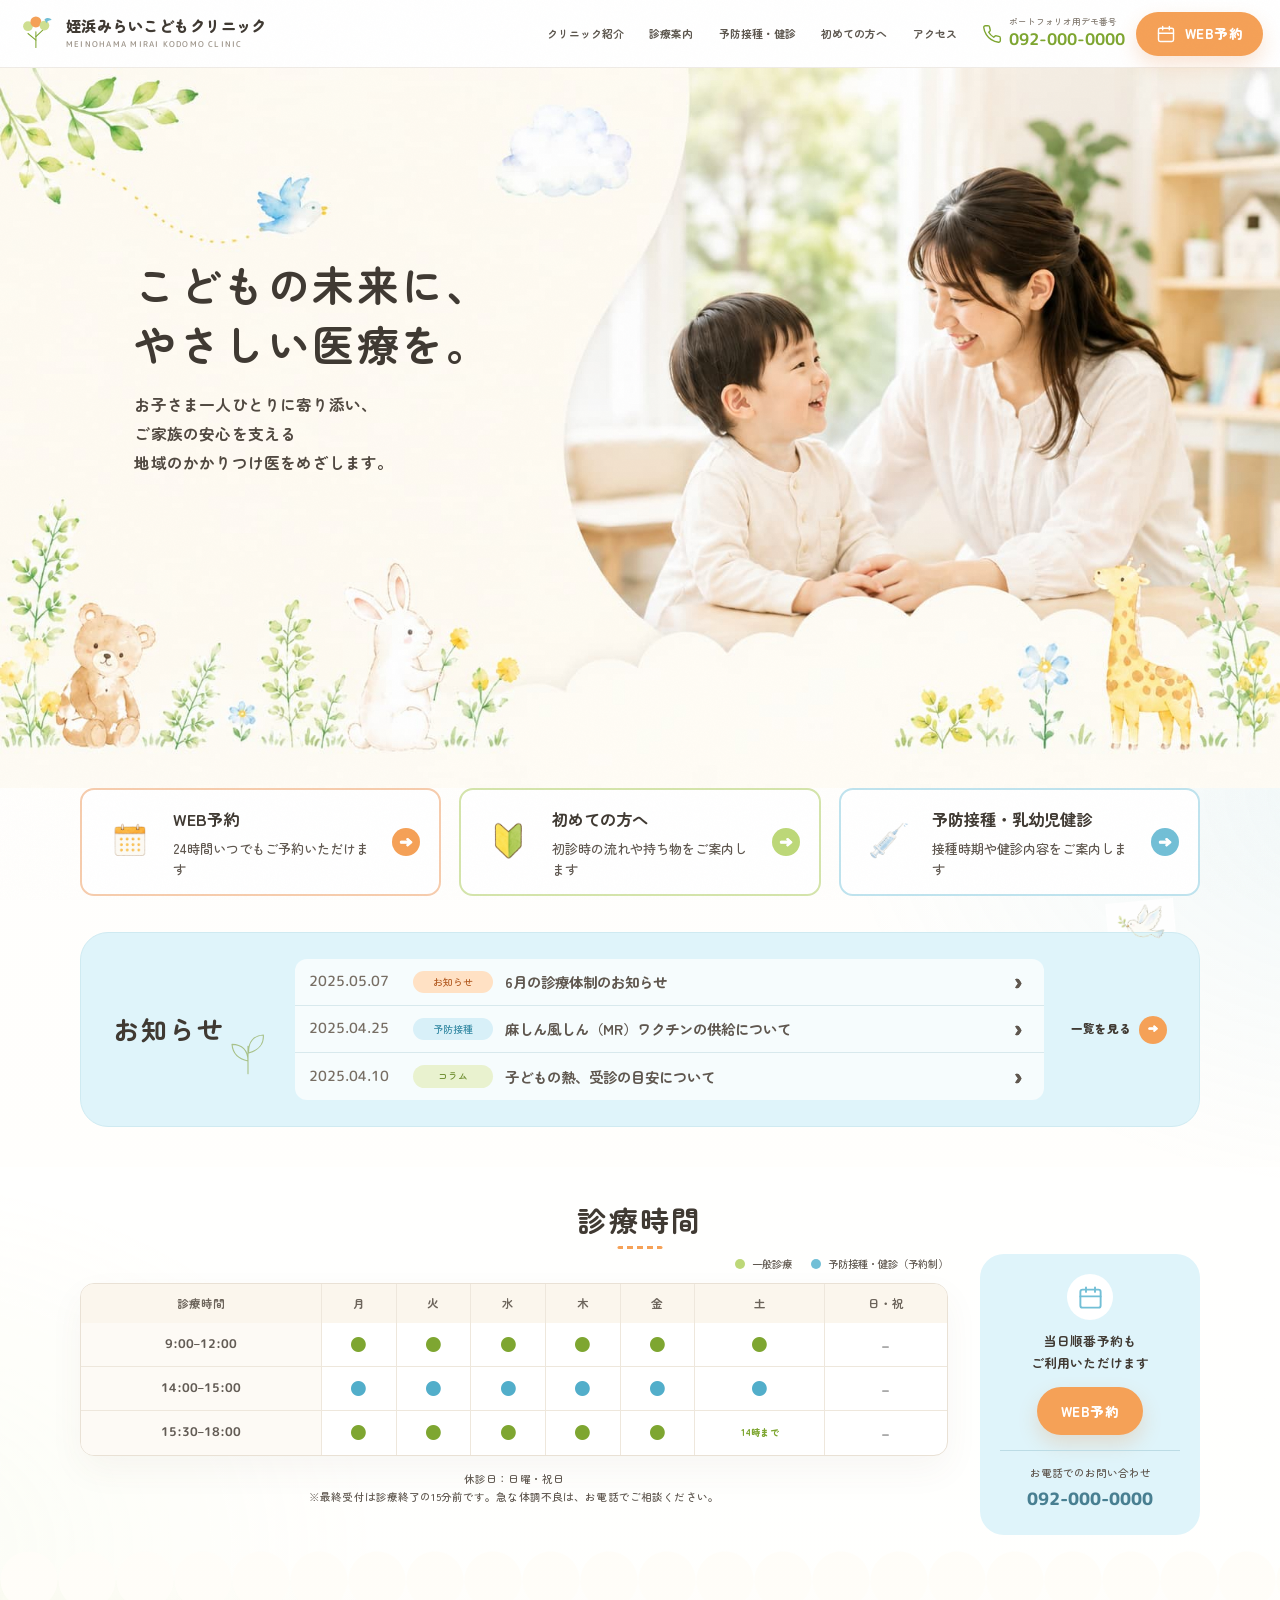
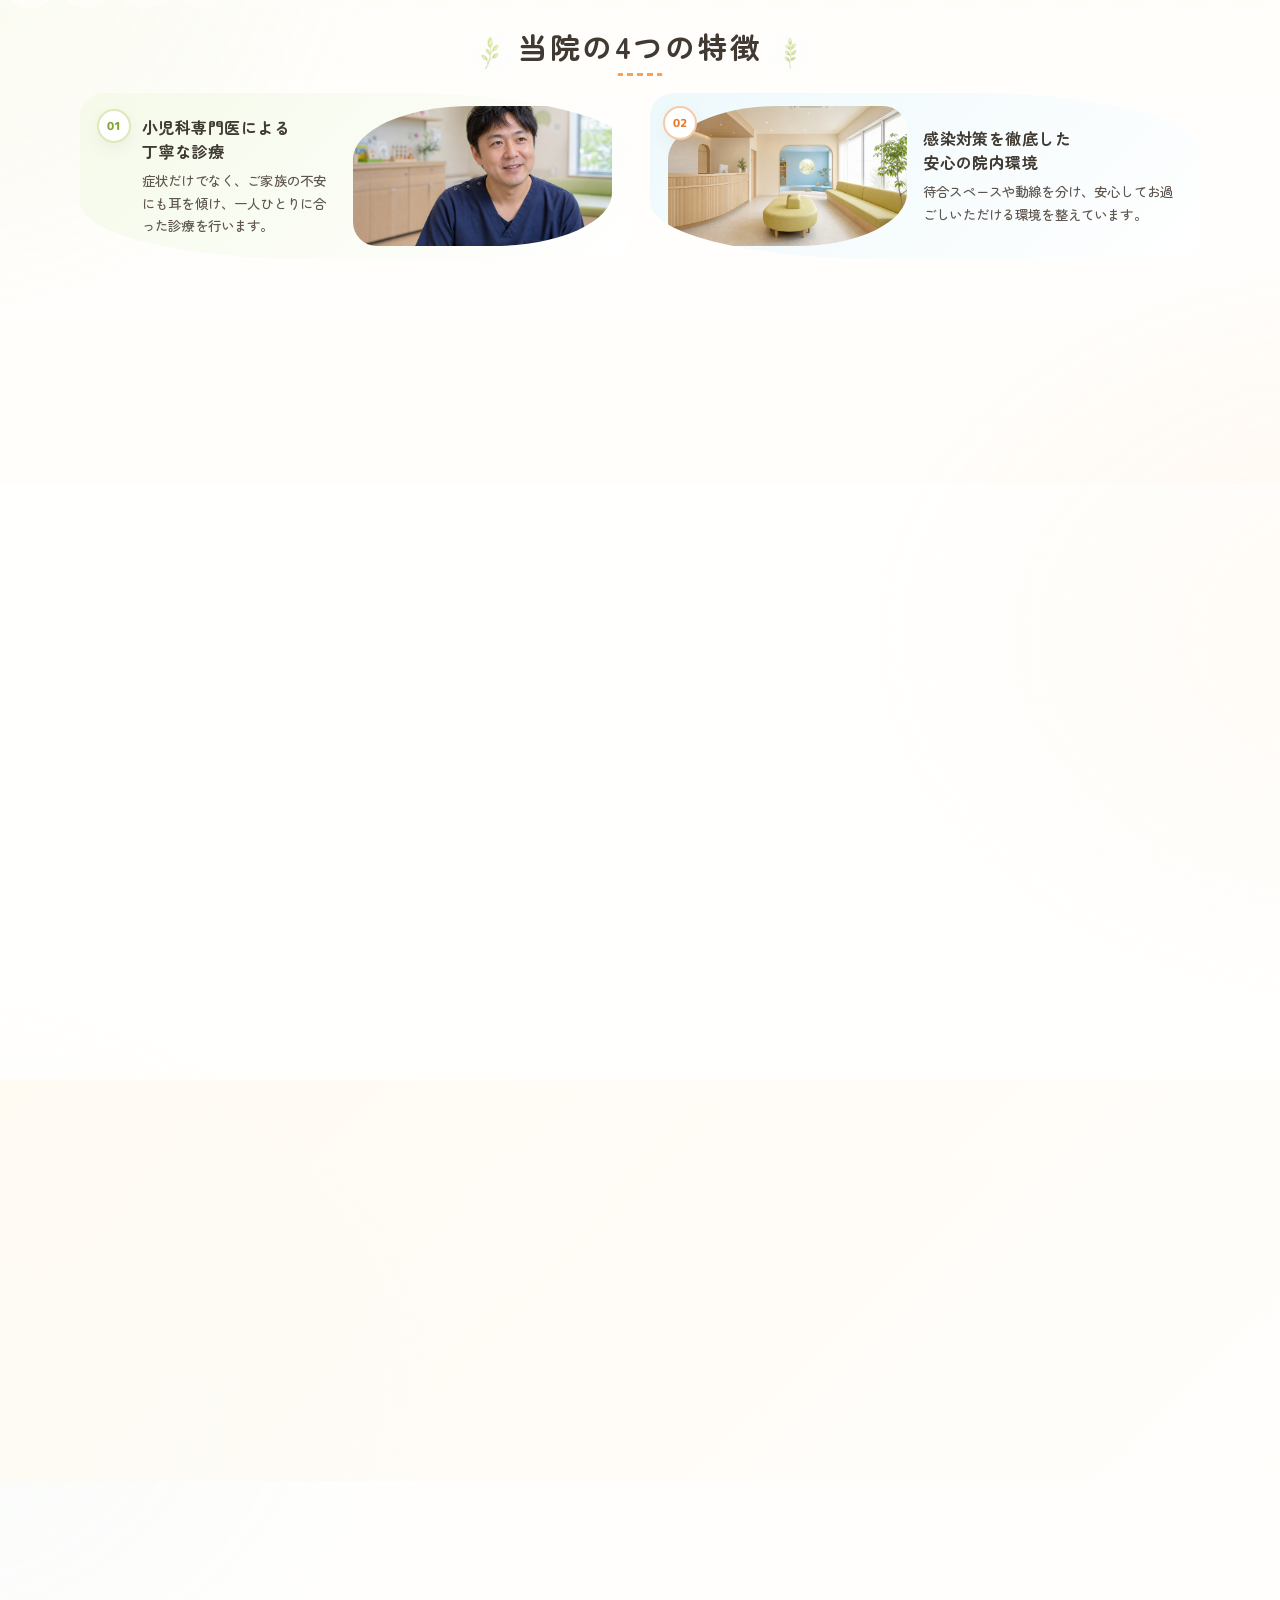
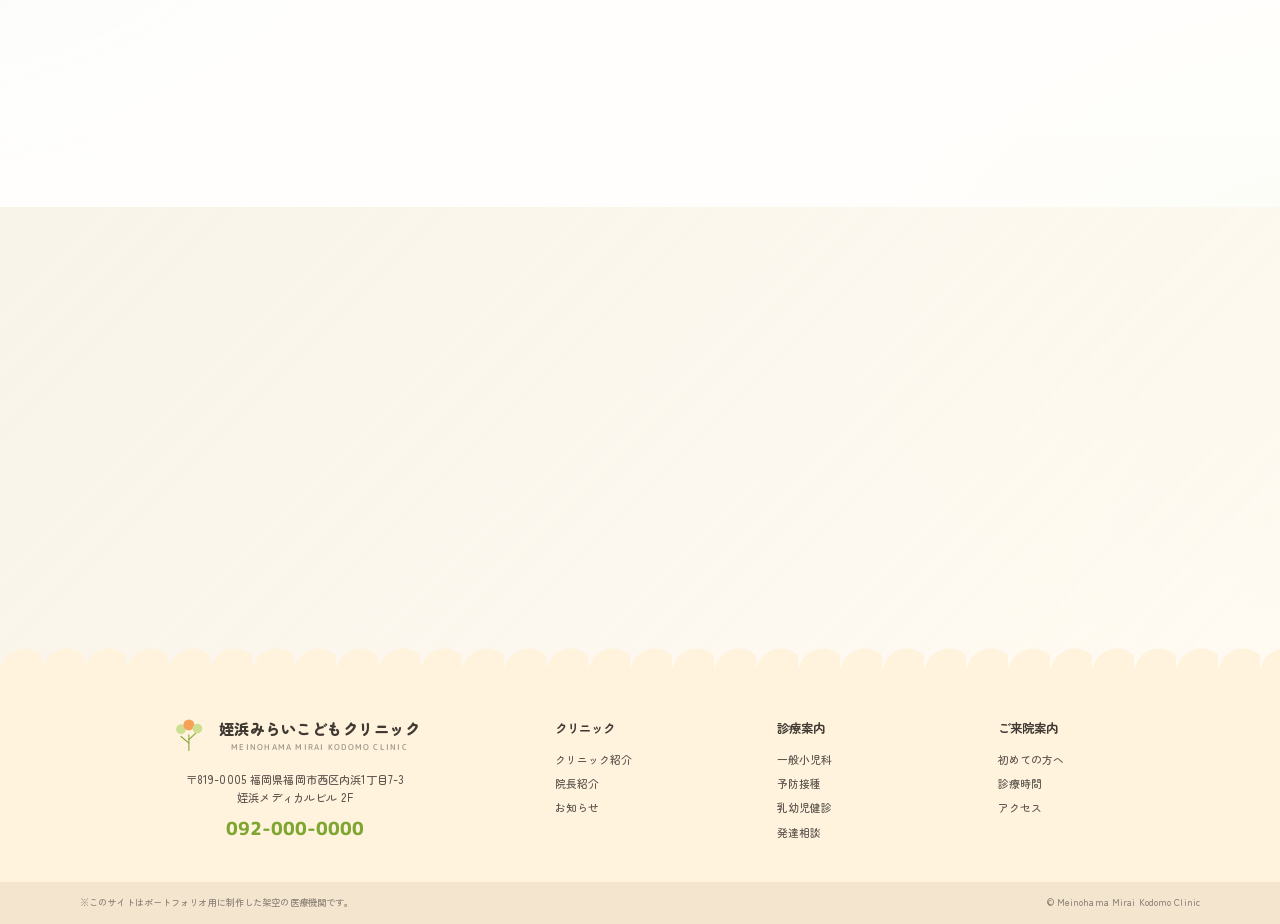
==== commit 01d463d2: "Add files via upload" ====
--- a/index.html
+++ b/index.html
@@ -212,7 +212,6 @@
       <div class="footer-nav"><div><h3>クリニック</h3><a href="about.html">クリニック紹介</a><a href="about.html#doctor">院長紹介</a><a href="news.html">お知らせ</a></div><div><h3>診療案内</h3><a href="medical.html#general">一般小児科</a><a href="vaccination.html#vaccine">予防接種</a><a href="vaccination.html#checkup">乳幼児健診</a><a href="medical.html#development">発達相談</a></div><div><h3>ご来院案内</h3><a href="first.html">初めての方へ</a><a href="#schedule">診療時間</a><a href="access.html">アクセス</a></div></div>
       <div class="footer-booking"><p>24時間いつでも<br>ご予約いただけます</p><button class="button button-orange js-booking" type="button">WEB予約</button></div>
     </div>
-    <a class="page-top" href="#top">ページの先頭へ <span>↑</span></a>
     <div class="footer-bottom"><p>※このサイトはポートフォリオ用に制作した架空の医療機関です。</p><p>© Meinohama Mirai Kodomo Clinic</p></div>
   </footer>
 
--- a/style.css
+++ b/style.css
@@ -455,7 +455,7 @@
 
 /* Lower pages */
 .global-nav a[aria-current="page"] { color: var(--orange-deep); }
-.global-nav a[aria-current="page"]::after { transform: scaleX(1); }
+.global-nav a[aria-current="page"]::after { width: 100%; transform: translateX(-50%); }
 .sub-main { background: #fffdf9; }
 .page-hero { position: relative; display: grid; min-height: 330px; place-items: center; overflow: hidden; background: linear-gradient(135deg, #fff7e9 0%, #fffdf9 48%, #edf8f8 100%); text-align: center; }
 .page-hero::before, .page-hero::after { content: ""; position: absolute; pointer-events: none; background-repeat: no-repeat; background-size: contain; opacity: .78; mix-blend-mode: multiply; }
@@ -873,14 +873,15 @@
 
 @media (max-width: 430px) {
   #menuButton {
-    right: auto !important;
-    left: 320px !important;
+    right: 14px !important;
+    left: auto !important;
   }
 }
 
 @media (max-width: 360px) {
   #menuButton {
-    left: 264px !important;
+    right: 12px !important;
+    left: auto !important;
   }
 }
 
@@ -889,7 +890,8 @@
     display: grid !important;
     position: fixed !important;
     top: 15px !important;
-    left: 320px !important;
+    right: 14px !important;
+    left: auto !important;
     width: 42px !important;
     height: 42px !important;
     place-content: center !important;
@@ -1208,6 +1210,21 @@
   font-size: 1rem;
 }
 
+.service-card,
+.sub-service-card {
+  padding-bottom: 56px !important;
+}
+
+.service-card i,
+.sub-service-card i {
+  bottom: 22px !important;
+}
+
+.service-card p,
+.sub-service-card p {
+  margin-bottom: 10px;
+}
+
 .feature-card:nth-child(odd) > div:last-child {
   padding-left: 44px;
 }
@@ -1360,3 +1377,912 @@
     white-space: normal;
   }
 }
+
+/* Refinement pass 2: navigation, card spacing, news UI */
+.global-nav a[aria-current="page"]::after,
+.global-nav a.is-current::after {
+  left: 50% !important;
+  width: 100% !important;
+  transform: translateX(-50%) !important;
+}
+
+.service-icon {
+  margin-bottom: 18px !important;
+}
+
+.service-card h3 {
+  margin-top: 0;
+}
+
+.sub-service-card > img {
+  margin: 0 auto 20px !important;
+}
+
+.sub-service-card h2,
+.sub-service-card h3 {
+  margin-top: 0;
+}
+
+.page-medical .detail-stack {
+  grid-template-columns: repeat(2, minmax(0, 1fr));
+  gap: 24px;
+}
+
+.page-medical .detail-panel {
+  grid-template-columns: 92px 1fr;
+  gap: 24px;
+  min-height: 270px;
+  padding: 32px;
+}
+
+.page-medical .detail-panel-icon {
+  width: 92px;
+  height: 92px;
+  padding: 11px;
+}
+
+.page-medical .detail-panel h2 {
+  font-size: 1.28rem;
+}
+
+.page-medical .symptom-list {
+  gap: 7px;
+}
+
+.page-medical .symptom-list li {
+  font-size: .68rem;
+}
+
+.page-vaccination #prepare .content-card {
+  display: flex;
+  min-height: 240px;
+  flex-direction: column;
+  align-items: center;
+  justify-content: center;
+  padding-top: 36px;
+  padding-bottom: 36px;
+  text-align: center;
+}
+
+.page-vaccination #prepare .check-list {
+  display: inline-grid;
+  justify-items: start;
+  margin-inline: auto;
+  text-align: left;
+}
+
+.page-news .sub-section#list {
+  padding-bottom: 70px;
+}
+
+.page-news .news-page-list {
+  grid-template-columns: repeat(2, minmax(0, 1fr));
+  gap: 18px;
+  max-width: 1080px;
+}
+
+.page-news .news-page-list a {
+  position: relative;
+  display: grid;
+  grid-template-columns: auto 1fr 34px;
+  grid-template-areas:
+    "date tag arrow"
+    "title title arrow";
+  gap: 10px 14px;
+  min-height: 126px;
+  padding: 24px 26px;
+  overflow: hidden;
+  background:
+    linear-gradient(135deg, rgba(255,255,255,.96), rgba(255,250,242,.88)),
+    radial-gradient(circle at 95% 8%, rgba(189,216,120,.18), transparent 38%);
+  border: 1px solid rgba(233,225,213,.95);
+  border-radius: 24px;
+  box-shadow: 0 12px 32px rgba(85,70,47,.055);
+  transition: transform .22s ease, box-shadow .22s ease, border-color .22s ease;
+}
+
+.page-news .news-page-list a::before {
+  content: "";
+  position: absolute;
+  top: 22px;
+  bottom: 22px;
+  left: 0;
+  width: 4px;
+  background: var(--leaf);
+  border-radius: 0 99px 99px 0;
+}
+
+.page-news .news-page-list a:nth-child(3n+1)::before {
+  background: var(--orange);
+}
+
+.page-news .news-page-list a:nth-child(3n)::before {
+  background: var(--sky-deep);
+}
+
+.page-news .news-page-list a:hover {
+  border-color: #f2c59d;
+  box-shadow: 0 18px 40px rgba(85,70,47,.09);
+  transform: translateY(-4px);
+}
+
+.page-news .news-page-list time {
+  grid-area: date;
+  align-self: center;
+  color: #756b61;
+  font-size: .78rem;
+  font-weight: 800;
+}
+
+.page-news .news-page-list .tag {
+  grid-area: tag;
+  justify-self: start;
+  align-self: center;
+  padding: 4px 12px;
+  font-size: .68rem;
+  font-weight: 800;
+}
+
+.page-news .news-page-list strong {
+  grid-area: title;
+  align-self: end;
+  color: var(--ink);
+  font-size: 1rem;
+  line-height: 1.65;
+}
+
+.page-news .news-page-list i {
+  grid-area: arrow;
+  display: grid;
+  align-self: center;
+  justify-self: end;
+  width: 34px;
+  height: 34px;
+  place-content: center;
+  color: var(--white);
+  background: var(--orange);
+  border-radius: 50%;
+  font-size: 1.3rem;
+}
+
+.page-news .news-article-list {
+  grid-template-columns: repeat(2, minmax(0, 1fr));
+  gap: 22px;
+  max-width: 1080px;
+}
+
+.page-news .news-article {
+  position: relative;
+  min-height: 230px;
+  padding: 34px 36px 36px;
+  overflow: hidden;
+  border-radius: 26px;
+  box-shadow: 0 16px 38px rgba(85,70,47,.06);
+}
+
+.page-news .news-article::after {
+  content: "";
+  position: absolute;
+  right: -24px;
+  bottom: -34px;
+  width: 116px;
+  height: 92px;
+  background: url("icons/deco-bird-perched.jpg") center / contain no-repeat;
+  opacity: .18;
+  mix-blend-mode: multiply;
+  pointer-events: none;
+}
+
+.page-news .news-article:first-child {
+  grid-column: 1 / -1;
+  min-height: 0;
+  background: linear-gradient(135deg, #fff, #fff9ef);
+}
+
+.page-news .news-article header {
+  gap: 10px 14px;
+  margin-bottom: 14px;
+}
+
+.page-news .news-article time {
+  color: #776d62;
+  font-size: .78rem;
+  font-weight: 800;
+}
+
+.page-news .news-article h2 {
+  font-size: 1.22rem;
+  line-height: 1.55;
+}
+
+.page-news .news-article p {
+  font-size: .86rem;
+}
+
+@media (max-width: 900px) {
+  .page-medical .detail-stack,
+  .page-news .news-page-list,
+  .page-news .news-article-list {
+    grid-template-columns: 1fr;
+  }
+
+  .page-medical .detail-panel {
+    min-height: 0;
+  }
+
+  .service-icon {
+    margin-bottom: 14px !important;
+  }
+
+  .sub-service-card > img {
+    margin-bottom: 16px !important;
+  }
+}
+
+@media (max-width: 620px) {
+  .page-medical .detail-panel {
+    grid-template-columns: 1fr;
+    gap: 16px;
+    padding: 28px 24px;
+    text-align: center;
+  }
+
+  .page-medical .detail-panel-icon {
+    width: 72px;
+    height: 72px;
+    margin-inline: auto;
+    padding: 8px;
+  }
+
+  .page-medical .symptom-list {
+    justify-content: center;
+  }
+
+  .page-news .news-page-list a {
+    min-height: 108px;
+    padding: 20px 20px 20px 22px;
+  }
+
+  .page-news .news-page-list .tag {
+    display: inline-block;
+  }
+
+  .page-news .news-page-list strong {
+    font-size: .88rem;
+  }
+
+  .page-news .news-article {
+    min-height: 0;
+    padding: 28px 24px;
+  }
+}
+
+/* Refinement pass 3: news archive, compact vaccine cards, SP UX */
+.page-news .news-archive-section {
+  padding-top: 78px;
+  padding-bottom: 86px;
+}
+
+.page-news .archive-filters {
+  display: flex;
+  flex-wrap: wrap;
+  justify-content: center;
+  gap: 10px;
+  margin: -12px auto 34px;
+}
+
+.page-news .archive-filters a {
+  display: inline-flex;
+  align-items: center;
+  justify-content: center;
+  min-height: 38px;
+  padding: 0 18px;
+  color: var(--muted);
+  background: rgba(255,255,255,.94);
+  border: 1px solid var(--line);
+  border-radius: 999px;
+  box-shadow: 0 8px 22px rgba(85,70,47,.04);
+  font-size: .78rem;
+  font-weight: 800;
+}
+
+.page-news .archive-filters a.is-active {
+  color: #fff;
+  background: var(--orange);
+  border-color: var(--orange);
+}
+
+.news-archive-layout {
+  display: grid;
+  grid-template-columns: minmax(0, 1fr) 300px;
+  gap: 30px;
+  align-items: start;
+  max-width: 1120px;
+  margin-inline: auto;
+}
+
+.post-list {
+  display: grid;
+  gap: 16px;
+}
+
+.post-card {
+  overflow: hidden;
+  background: rgba(255,255,255,.96);
+  border: 1px solid var(--line);
+  border-radius: 24px;
+  box-shadow: 0 13px 34px rgba(85,70,47,.055);
+  scroll-margin-top: 110px;
+  transition: border-color .22s ease, box-shadow .22s ease, transform .22s ease;
+}
+
+.post-card:hover {
+  border-color: #efcfa3;
+  box-shadow: 0 18px 40px rgba(85,70,47,.09);
+  transform: translateY(-3px);
+}
+
+.post-card-link {
+  position: relative;
+  display: grid;
+  grid-template-columns: 138px 1fr 38px;
+  gap: 20px;
+  align-items: center;
+  min-height: 132px;
+  padding: 26px 30px;
+}
+
+.post-card-featured .post-card-link {
+  min-height: 150px;
+  background: linear-gradient(135deg, #fff, #fff9ef);
+}
+
+.post-meta {
+  display: grid;
+  gap: 10px;
+  align-content: center;
+}
+
+.post-meta time {
+  color: #756b61;
+  font-family: "M PLUS Rounded 1c", sans-serif;
+  font-size: .78rem;
+  font-weight: 800;
+}
+
+.post-meta .tag {
+  justify-self: start;
+  padding: 4px 12px;
+  font-size: .68rem;
+  font-weight: 800;
+}
+
+.post-body h3 {
+  margin: 0 0 8px;
+  font-size: 1.18rem;
+  line-height: 1.55;
+  letter-spacing: .03em;
+}
+
+.post-body p {
+  margin: 0;
+  color: var(--muted);
+  font-size: .84rem;
+  font-weight: 500;
+  line-height: 1.9;
+}
+
+.post-arrow {
+  display: grid;
+  width: 34px;
+  height: 34px;
+  place-content: center;
+  color: #fff;
+  background: var(--orange);
+  border-radius: 50%;
+  font-family: "M PLUS Rounded 1c", sans-serif;
+  font-weight: 900;
+  line-height: 1;
+  -webkit-text-stroke: .45px currentColor;
+}
+
+.pagination {
+  display: flex;
+  justify-content: center;
+  gap: 8px;
+  margin-top: 22px;
+}
+
+.pagination a,
+.pagination span {
+  display: grid;
+  min-width: 38px;
+  height: 38px;
+  place-content: center;
+  padding: 0 13px;
+  background: #fff;
+  border: 1px solid var(--line);
+  border-radius: 999px;
+  color: var(--muted);
+  font-size: .78rem;
+  font-weight: 800;
+}
+
+.pagination span {
+  color: #fff;
+  background: var(--leaf);
+  border-color: var(--leaf);
+}
+
+.pagination-next {
+  min-width: 72px !important;
+}
+
+.archive-sidebar {
+  position: sticky;
+  top: 96px;
+  display: grid;
+  gap: 16px;
+}
+
+.side-box {
+  padding: 24px;
+  background: rgba(255,255,255,.92);
+  border: 1px solid var(--line);
+  border-radius: 24px;
+  box-shadow: 0 12px 30px rgba(85,70,47,.05);
+}
+
+.side-box h3 {
+  margin: 0 0 14px;
+  font-size: 1rem;
+  text-align: center;
+}
+
+.side-box a {
+  display: flex;
+  align-items: center;
+  gap: 8px;
+  padding: 10px 0;
+  color: var(--muted);
+  border-bottom: 1px solid rgba(233,225,213,.75);
+  font-size: .82rem;
+  font-weight: 700;
+}
+
+.side-box a:last-child {
+  border-bottom: 0;
+}
+
+.side-box p {
+  margin: 0;
+  color: var(--muted);
+  font-size: .78rem;
+  line-height: 1.85;
+}
+
+.side-dot {
+  width: 10px;
+  height: 10px;
+  border-radius: 50%;
+}
+
+.side-dot.orange { background: var(--orange); }
+.side-dot.blue { background: var(--sky-deep); }
+.side-dot.green { background: var(--leaf); }
+
+.page-vaccination #prepare .two-column {
+  max-width: 920px;
+  margin-inline: auto;
+}
+
+.page-vaccination #prepare .content-card {
+  min-height: 230px;
+}
+
+@media (max-width: 900px) {
+  .news-archive-layout {
+    grid-template-columns: 1fr;
+  }
+
+  .archive-sidebar {
+    position: static;
+    grid-template-columns: repeat(2, minmax(0, 1fr));
+  }
+
+  .side-box-note {
+    grid-column: 1 / -1;
+  }
+}
+
+@media (max-width: 620px) {
+  body {
+    padding-bottom: 74px;
+    font-size: 15px;
+  }
+
+  .site-header {
+    height: 66px;
+  }
+
+  .site-header .header-inner {
+    width: 100%;
+    padding-inline: 14px 70px;
+  }
+
+  .site-header .logo {
+    max-width: 100%;
+    gap: 8px;
+  }
+
+  .site-header .logo-mark {
+    width: 34px;
+  }
+
+  .site-header .logo strong {
+    max-width: none;
+    font-size: .78rem;
+    line-height: 1.25;
+  }
+
+  #menuButton,
+  .mobile-menu-button {
+    right: 14px !important;
+    left: auto !important;
+    top: 12px !important;
+    width: 42px !important;
+    height: 42px !important;
+  }
+
+  .header-actions {
+    right: 14px !important;
+    left: auto !important;
+  }
+
+  .global-nav {
+    inset: 66px 10px auto !important;
+    border: 1px solid rgba(233,225,213,.9);
+    border-radius: 0 0 22px 22px;
+  }
+
+  .global-nav.is-open {
+    max-height: calc(100vh - 80px);
+    padding: 12px 18px 22px;
+  }
+
+  .global-nav a {
+    justify-content: center;
+    padding: 16px 8px;
+    font-size: .9rem;
+    text-align: center;
+  }
+
+  .hero-copy.reveal,
+  .hero-copy.reveal.is-visible {
+    transform: none !important;
+  }
+
+  .hero-copy {
+    top: 11.5%;
+    right: 22px;
+    left: 22px;
+    width: auto;
+    padding: 15px 16px 17px;
+    text-align: center;
+  }
+
+  .hero h1 span {
+    white-space: normal;
+  }
+
+  .hero h1 {
+    font-size: clamp(1.7rem, 7.6vw, 2.08rem);
+  }
+
+  .hero-lead {
+    font-size: .8rem;
+    line-height: 1.8;
+  }
+
+  .section-title,
+  .schedule-title,
+  .news-heading,
+  .sub-heading,
+  .sub-heading.is-left,
+  .intro-copy,
+  .doctor-profile-copy,
+  .access-info,
+  .facility-card div,
+  .content-card,
+  .value-card,
+  .transport-card,
+  .cta-band {
+    text-align: center !important;
+  }
+
+  .sub-heading.is-left h2::after,
+  .schedule-title h2::after {
+    margin-right: auto !important;
+    margin-left: auto !important;
+  }
+
+  .intro-copy h2,
+  .doctor-profile-copy h2,
+  .access-info h3 {
+    font-size: 1.46rem;
+    line-height: 1.55;
+  }
+
+  .intro-copy p,
+  .doctor-profile-copy p,
+  .content-card p,
+  .facility-card p,
+  .access-info dd {
+    line-height: 1.9;
+  }
+
+  .quick-card {
+    min-height: 96px;
+    padding: 16px;
+    border-radius: 18px;
+  }
+
+  .quick-card strong {
+    font-size: 1rem;
+  }
+
+  .quick-card > i {
+    width: 32px;
+    height: 32px;
+  }
+
+  .news-box {
+    text-align: center;
+  }
+
+  .news-heading svg {
+    right: 50%;
+    left: auto;
+    transform: translateX(82px);
+  }
+
+  .news-list a {
+    grid-template-columns: 82px 1fr 24px;
+    min-height: 62px;
+    padding: 12px 14px;
+    text-align: left;
+  }
+
+  .schedule-title > p:last-child {
+    text-align: center;
+  }
+
+  .schedule-note {
+    text-align: center;
+  }
+
+  .reservation-card {
+    min-height: 86px;
+    justify-content: center;
+    padding: 20px;
+    border-radius: 22px;
+    text-align: center;
+  }
+
+  .feature-card,
+  .feature-card:nth-child(even) {
+    text-align: center;
+  }
+
+  .feature-card:nth-child(odd) > div:last-child {
+    padding-left: 8px;
+  }
+
+  .feature-number {
+    top: 14px !important;
+    left: 14px !important;
+  }
+
+  .service-grid,
+  .sub-service-grid {
+    gap: 14px;
+  }
+
+  .service-card,
+  .sub-service-card {
+    min-height: 196px;
+    padding: 26px 22px 60px !important;
+    border-radius: 22px;
+  }
+
+  .service-card p,
+  .sub-service-card p {
+    margin-bottom: 16px;
+    line-height: 1.75;
+  }
+
+  .service-card i,
+  .sub-service-card i {
+    bottom: 23px !important;
+    width: 32px;
+    height: 32px;
+  }
+
+  .visit-flow,
+  .belongings,
+  .flow-large li,
+  .detail-panel {
+    text-align: center;
+  }
+
+  .visit-flow li {
+    grid-template-columns: 1fr;
+    justify-items: center;
+    row-gap: 8px;
+    text-align: center;
+  }
+
+  .visit-flow li > span,
+  .visit-flow i,
+  .visit-flow strong,
+  .visit-flow p {
+    grid-column: auto;
+    grid-row: auto;
+  }
+
+  .visit-flow li:not(:last-child)::after {
+    left: 50%;
+    transform: translateX(-50%);
+  }
+
+  .belongings ul,
+  .check-list {
+    display: inline-grid;
+    justify-items: start;
+    padding-right: 0;
+    text-align: left;
+  }
+
+  .doctor-profile .credential-tags {
+    justify-content: center;
+  }
+
+  .access-buttons,
+  .cta-actions {
+    justify-content: center;
+  }
+
+  .cta-band {
+    gap: 20px;
+    padding: 32px 22px;
+    border-radius: 26px;
+  }
+
+  .cta-band h2 {
+    font-size: 1.22rem;
+    line-height: 1.55;
+  }
+
+  .cta-actions .button,
+  .mobile-actions a,
+  .mobile-actions button {
+    min-height: 54px;
+    font-size: .92rem;
+  }
+
+  .mobile-actions {
+    height: 74px;
+    padding: 8px 10px calc(8px + env(safe-area-inset-bottom));
+    grid-template-columns: 1fr 1.25fr;
+    gap: 8px;
+    background: rgba(255,250,242,.96);
+    backdrop-filter: blur(12px);
+  }
+
+  .mobile-actions a,
+  .mobile-actions button {
+    border-radius: 999px;
+    box-shadow: 0 8px 18px rgba(85,70,47,.12);
+  }
+
+  .page-news .news-archive-section {
+    padding-top: 58px;
+    padding-bottom: 64px;
+  }
+
+  .page-news .archive-filters {
+    justify-content: flex-start;
+    flex-wrap: nowrap;
+    overflow-x: auto;
+    width: calc(100% + 14px);
+    margin: -6px -14px 24px 0;
+    padding: 0 14px 5px 0;
+  }
+
+  .page-news .archive-filters a {
+    flex: 0 0 auto;
+  }
+
+  .post-list {
+    gap: 14px;
+  }
+
+  .post-card-link {
+    grid-template-columns: 1fr 34px;
+    gap: 12px 14px;
+    min-height: 0;
+    padding: 22px;
+  }
+
+  .post-card-featured .post-card-link {
+    min-height: 0;
+  }
+
+  .post-meta,
+  .post-body {
+    grid-column: 1;
+  }
+
+  .post-meta {
+    display: flex;
+    flex-wrap: wrap;
+    align-items: center;
+    gap: 8px;
+  }
+
+  .post-body h3 {
+    font-size: 1rem;
+    line-height: 1.55;
+  }
+
+  .post-body p {
+    font-size: .8rem;
+    line-height: 1.85;
+  }
+
+  .post-arrow {
+    grid-column: 2;
+    grid-row: 1 / 3;
+    align-self: center;
+    justify-self: end;
+  }
+
+  .pagination {
+    margin-top: 18px;
+  }
+
+  .archive-sidebar {
+    grid-template-columns: 1fr;
+  }
+
+  .page-vaccination #prepare .two-column {
+    max-width: 100%;
+  }
+
+  .page-vaccination #prepare .content-card {
+    min-height: 0;
+    padding: 30px 24px;
+  }
+}
+
+/* Footer refinement */
+.footer-clinic {
+  text-align: center;
+}
+
+.footer-clinic .footer-logo {
+  justify-content: center;
+}
+
+.footer-clinic p {
+  margin-inline: auto;
+}
+
+.footer-phone {
+  display: inline-flex;
+  justify-content: center;
+}
+
+.page-top {
+  display: none !important;
+}
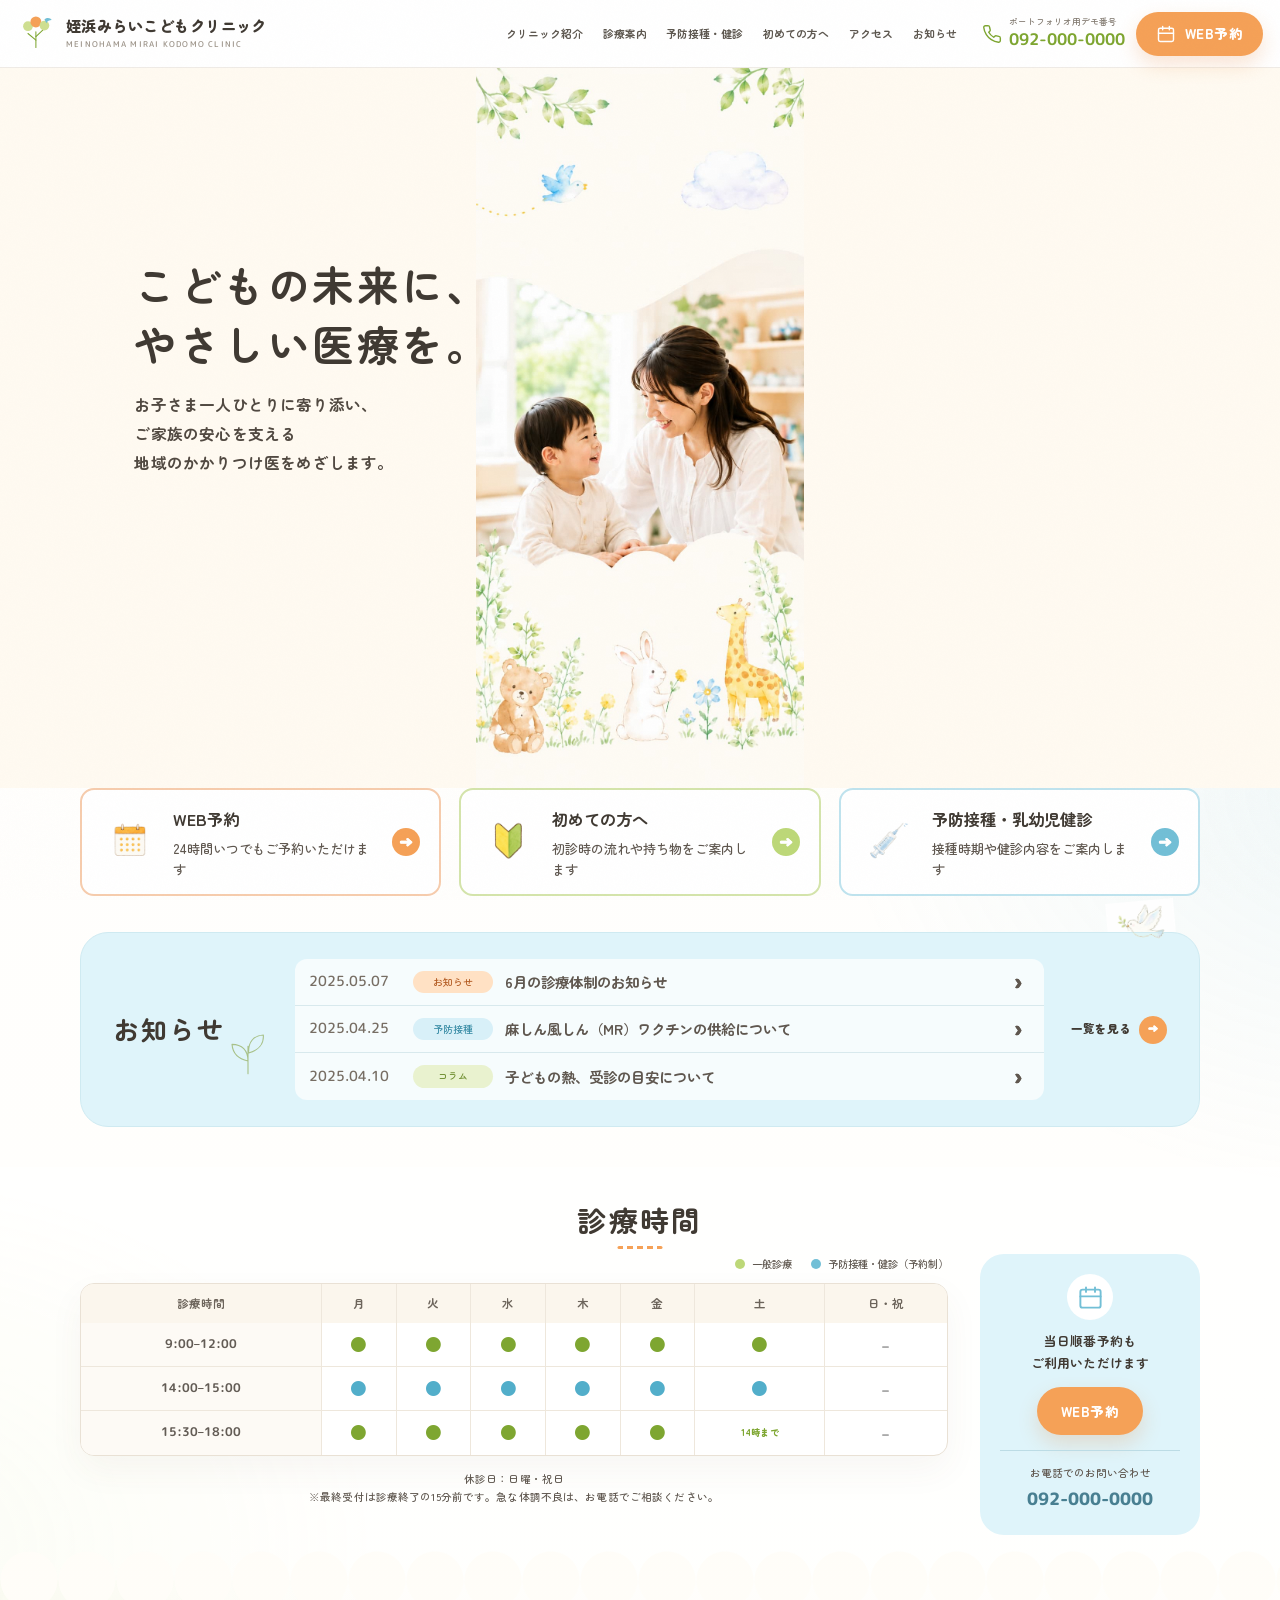
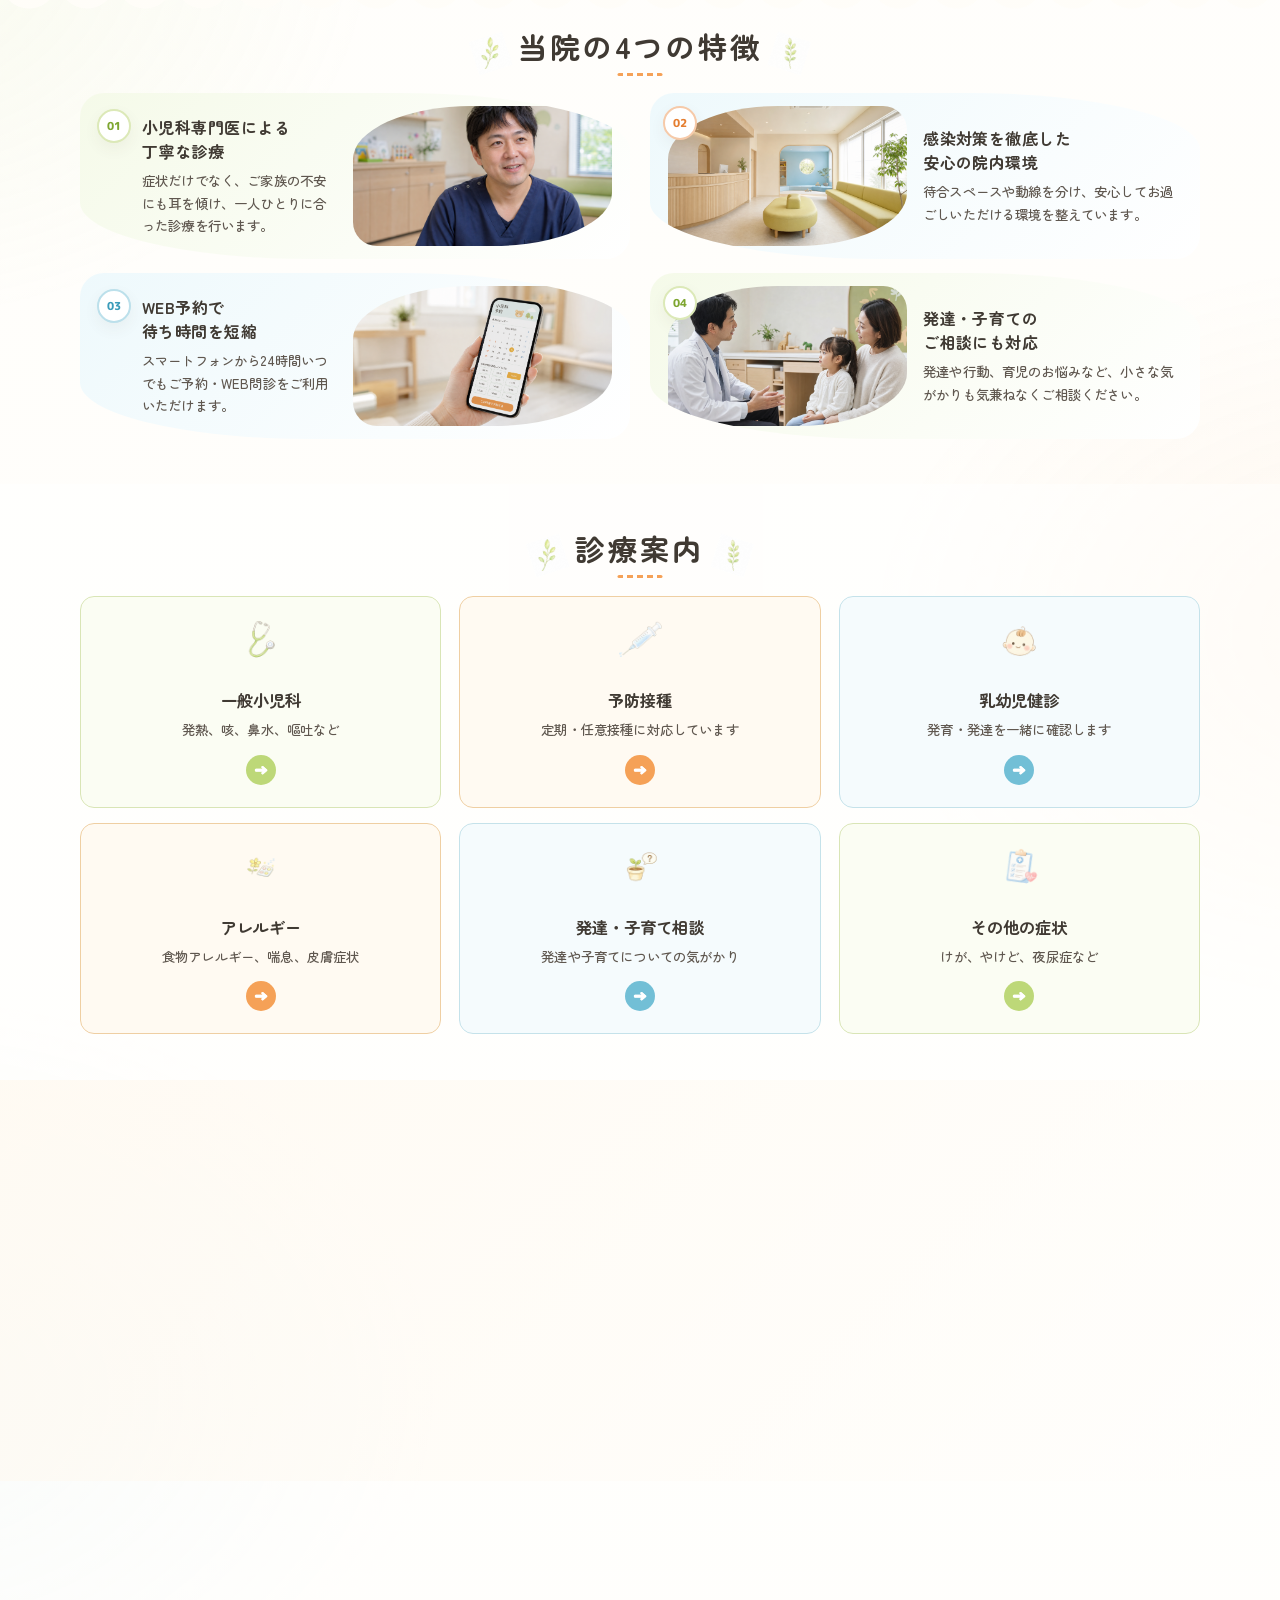
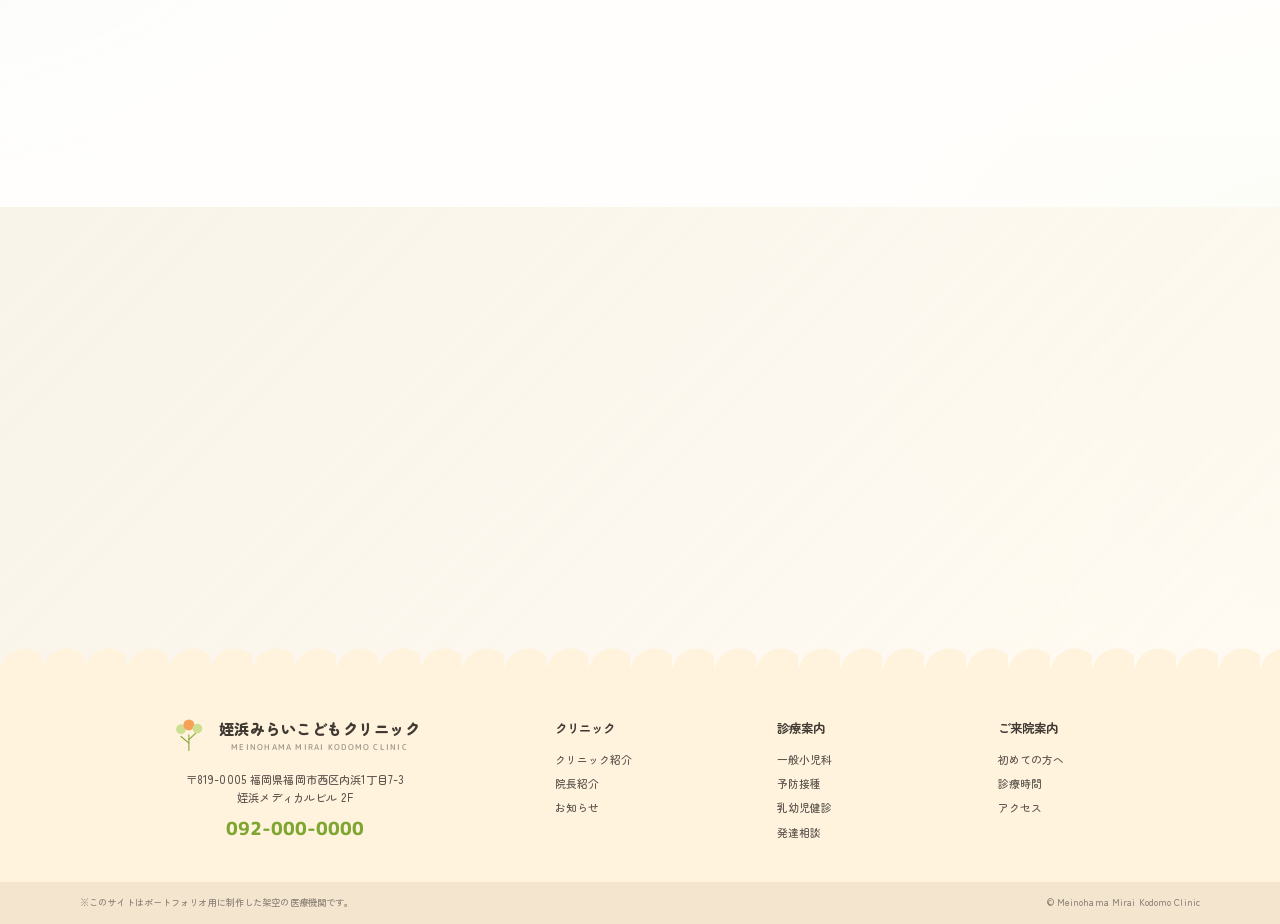
==== commit 044e7c9f: "Add files via upload" ====
--- a/index.html
+++ b/index.html
@@ -30,6 +30,7 @@
         <a href="vaccination.html">予防接種・健診</a>
         <a href="first.html">初めての方へ</a>
         <a href="access.html">アクセス</a>
+        <a href="news.html">お知らせ</a>
       </nav>
 
       <div class="header-actions">
--- a/style.css
+++ b/style.css
@@ -2286,3 +2286,332 @@
 .page-top {
   display: none !important;
 }
+
+/* SP header refinement: keep tap area, remove decorative circle */
+@media (max-width: 900px) {
+  #menuButton,
+  .mobile-menu-button {
+    width: 44px !important;
+    height: 44px !important;
+    padding: 10px !important;
+    background: transparent !important;
+    border: 0 !important;
+    border-radius: 0 !important;
+    box-shadow: none !important;
+  }
+
+  #menuButton::before,
+  .mobile-menu-button::before {
+    display: none !important;
+  }
+
+  #menuButton span,
+  .mobile-menu-button span {
+    display: block !important;
+    width: 22px !important;
+    height: 2px !important;
+    margin: 4px auto !important;
+    background: var(--ink) !important;
+    border-radius: 999px !important;
+  }
+
+  #menuButton.is-open span:nth-child(1),
+  .mobile-menu-button.is-open span:nth-child(1) {
+    transform: translateY(6px) rotate(45deg) !important;
+  }
+
+  #menuButton.is-open span:nth-child(2),
+  .mobile-menu-button.is-open span:nth-child(2) {
+    opacity: 0 !important;
+  }
+
+  #menuButton.is-open span:nth-child(3),
+  .mobile-menu-button.is-open span:nth-child(3) {
+    transform: translateY(-6px) rotate(-45deg) !important;
+  }
+}
+
+/* SP practical UI/UX final pass */
+.global-nav {
+  gap: clamp(12px, 1.55vw, 24px);
+}
+
+.global-nav a {
+  font-size: .68rem;
+}
+
+@media (max-width: 900px) {
+  body.menu-open {
+    overflow: hidden;
+  }
+
+  .global-nav {
+    display: grid !important;
+    gap: 0 !important;
+  }
+
+  .global-nav.is-open {
+    overflow-y: auto;
+    -webkit-overflow-scrolling: touch;
+  }
+
+  .global-nav a {
+    border-bottom: 1px solid rgba(233, 225, 213, .78);
+  }
+
+  .global-nav a:last-child {
+    border-bottom: 0;
+  }
+
+  body.menu-open .mobile-actions {
+    pointer-events: none;
+    transform: translateY(110%);
+  }
+}
+
+@media (max-width: 620px) {
+  .header-actions #menuButton,
+  .header-actions .menu-button {
+    display: none !important;
+  }
+
+  .site-header {
+    height: 64px;
+  }
+
+  .site-header .header-inner {
+    padding-inline: 12px 62px;
+  }
+
+  .site-header .logo-mark {
+    width: 32px;
+  }
+
+  .site-header .logo strong {
+    font-size: .75rem;
+    letter-spacing: .01em;
+  }
+
+  #menuButton,
+  .mobile-menu-button {
+    top: 10px !important;
+    right: 10px !important;
+    display: flex !important;
+    width: 44px !important;
+    height: 44px !important;
+    flex-direction: column !important;
+    align-items: center !important;
+    justify-content: center !important;
+    overflow: visible !important;
+  }
+
+  #menuButton span,
+  .mobile-menu-button span {
+    flex: 0 0 auto !important;
+    transform-origin: center !important;
+  }
+
+  #menuButton.is-open span:nth-child(1),
+  .mobile-menu-button.is-open span:nth-child(1) {
+    transform: translateY(6px) rotate(45deg) !important;
+  }
+
+  #menuButton.is-open span:nth-child(3),
+  .mobile-menu-button.is-open span:nth-child(3) {
+    transform: translateY(-6px) rotate(-45deg) !important;
+  }
+
+  .global-nav {
+    inset: 64px 12px auto !important;
+    max-height: 0;
+    background: #fffdf8 !important;
+    border: 1px solid rgba(233,225,213,.88);
+    border-radius: 0 0 24px 24px;
+    box-shadow: 0 18px 36px rgba(85,70,47,.09);
+  }
+
+  .global-nav.is-open {
+    max-height: min(500px, calc(100vh - 86px));
+    padding: 14px 22px 18px;
+  }
+
+  .global-nav a {
+    min-height: 48px;
+    padding: 13px 6px;
+    font-size: .95rem;
+    font-weight: 800;
+    letter-spacing: .04em;
+    text-align: center;
+  }
+
+  .global-nav a[aria-current="page"]::after,
+  .global-nav a.is-current::after {
+    display: none;
+  }
+
+  .page-hero {
+    min-height: 245px;
+  }
+
+  .page-hero-inner {
+    padding: 40px 0 46px;
+  }
+
+  .page-hero h1 {
+    font-size: clamp(1.55rem, 7vw, 1.95rem);
+    letter-spacing: .045em;
+  }
+
+  .page-hero-lead {
+    max-width: 27em;
+    margin-top: 16px;
+    margin-inline: auto;
+    padding-inline: 0;
+    font-size: .78rem;
+    line-height: 1.85;
+  }
+
+  .breadcrumb {
+    margin-bottom: 12px;
+  }
+
+  .local-nav {
+    display: flex;
+    flex-wrap: wrap;
+    gap: 8px;
+    width: calc(100% - 28px);
+    margin-top: -18px;
+    padding: 10px;
+    overflow: visible;
+    border-radius: 18px;
+  }
+
+  .local-nav a {
+    flex: 1 1 calc(50% - 8px);
+    min-width: 0;
+    min-height: 42px;
+    display: inline-flex;
+    align-items: center;
+    justify-content: center;
+    padding: 9px 10px;
+    border: 1px solid rgba(233,225,213,.95) !important;
+    border-radius: 999px;
+    background: #fff;
+    font-size: .72rem;
+    line-height: 1.35;
+    white-space: normal;
+  }
+
+  .local-nav a::after {
+    font-size: .68em;
+    transform: none;
+  }
+
+  .page-news .archive-filters {
+    width: 100%;
+    margin: -6px 0 24px;
+    padding: 0;
+    flex-wrap: wrap;
+    justify-content: center;
+    overflow: visible;
+  }
+
+  .page-news .archive-filters a {
+    flex: 1 1 calc(50% - 10px);
+    min-height: 42px;
+    padding-inline: 10px;
+  }
+
+  .sub-section {
+    padding: 48px 0;
+  }
+
+  .sub-heading {
+    margin-bottom: 26px;
+  }
+
+  .sub-heading h2 {
+    font-size: clamp(1.45rem, 6.2vw, 1.72rem);
+  }
+
+  .value-card,
+  .content-card,
+  .transport-card,
+  .flow-large li,
+  .faq-list details,
+  .post-card,
+  .side-box {
+    border-radius: 22px;
+  }
+
+  .value-card,
+  .content-card,
+  .transport-card {
+    padding: 26px 22px;
+  }
+
+  .photo-frame,
+  .photo-frame img {
+    min-height: 235px;
+  }
+
+  .facility-card img {
+    height: 185px;
+  }
+
+  .schedule-table-wrap {
+    overflow: visible;
+    padding-bottom: 0;
+  }
+
+  .schedule-table {
+    min-width: 0;
+    table-layout: fixed;
+  }
+
+  .schedule-table th,
+  .schedule-table td {
+    height: 44px;
+    padding: 5px 2px;
+  }
+
+  .schedule-table thead th {
+    height: 36px;
+    font-size: .62rem;
+  }
+
+  .schedule-table tbody th {
+    width: 82px;
+    font-size: .61rem;
+    line-height: 1.35;
+  }
+
+  .schedule-table tbody td {
+    font-size: .96rem;
+  }
+
+  .schedule-table td small {
+    font-size: .48rem;
+  }
+
+  .mobile-actions {
+    height: 66px;
+    padding: 7px 10px calc(7px + env(safe-area-inset-bottom));
+    transition: transform .22s ease;
+  }
+
+  .mobile-actions a,
+  .mobile-actions button {
+    min-height: 50px;
+    font-size: .86rem;
+  }
+
+  .cta-band {
+    padding: 30px 20px;
+  }
+
+  .footer-nav {
+    grid-template-columns: repeat(3, minmax(0, 1fr));
+    text-align: center;
+  }
+}
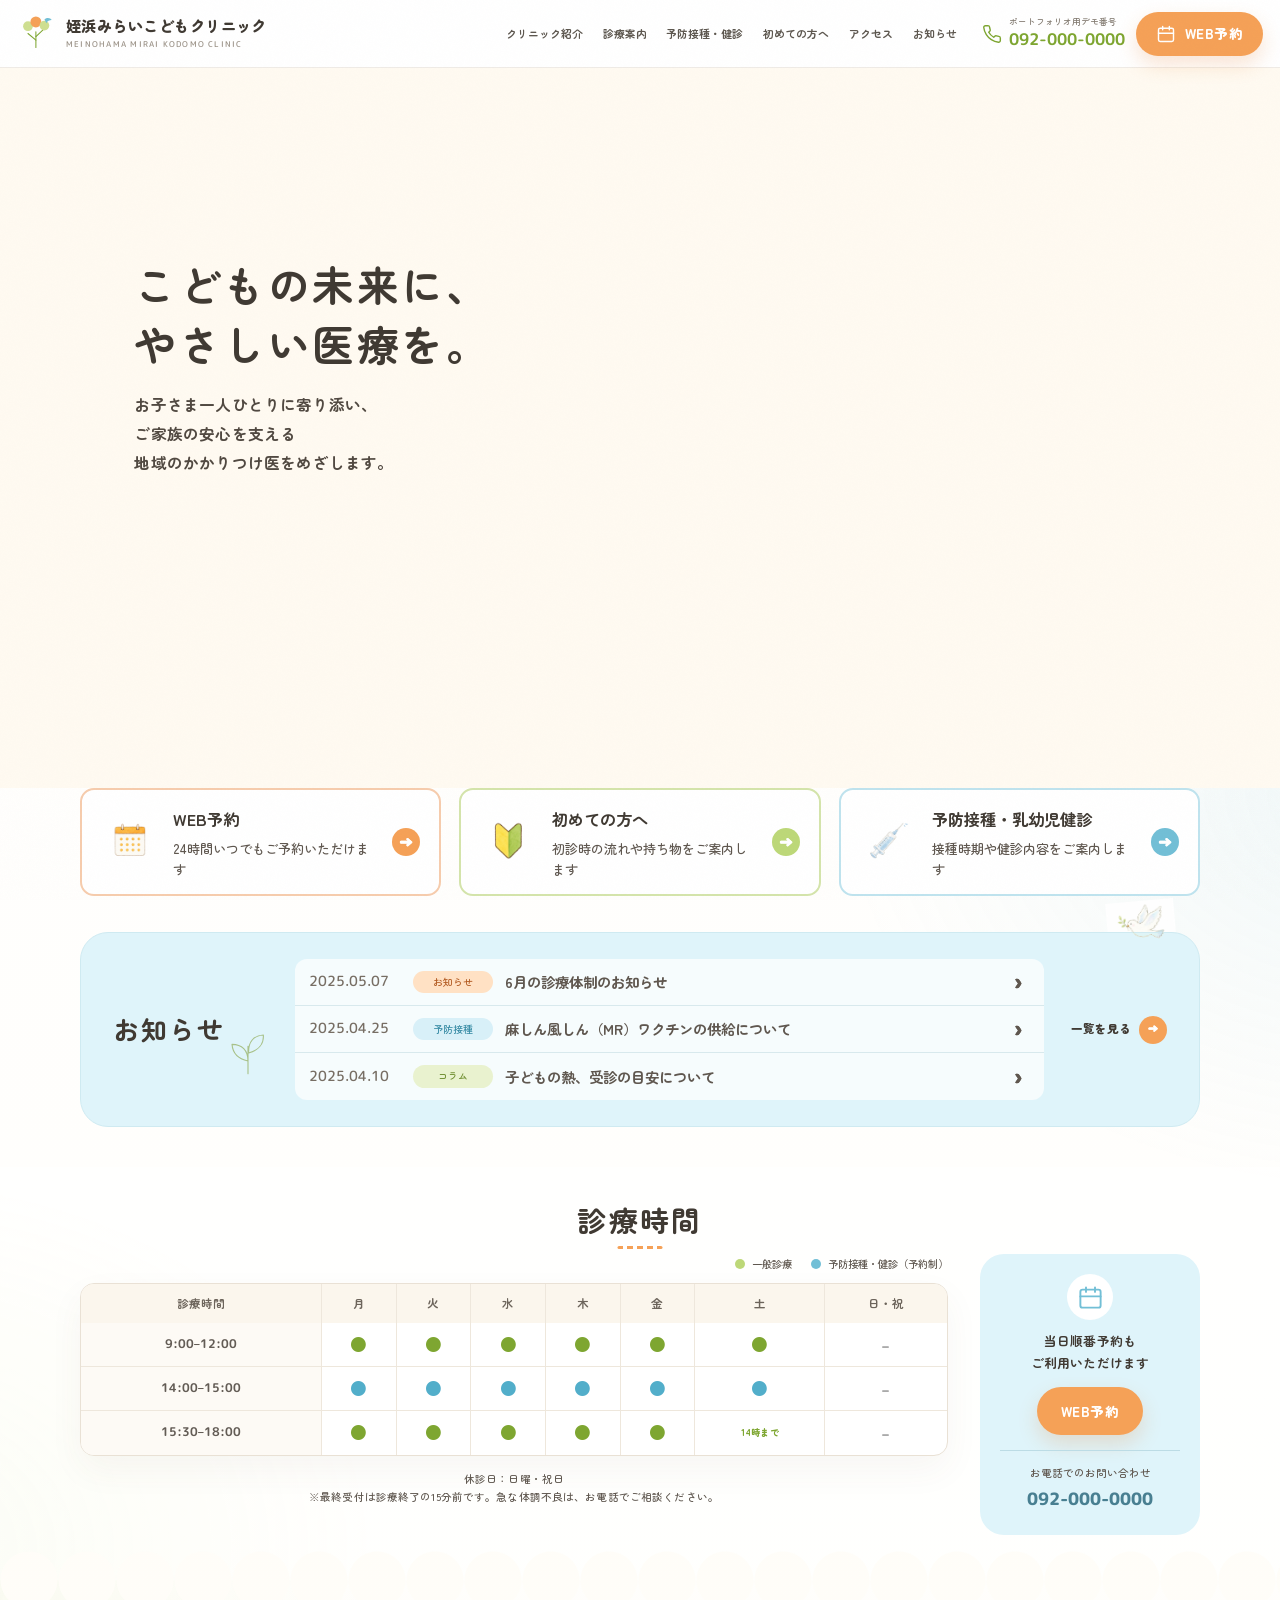
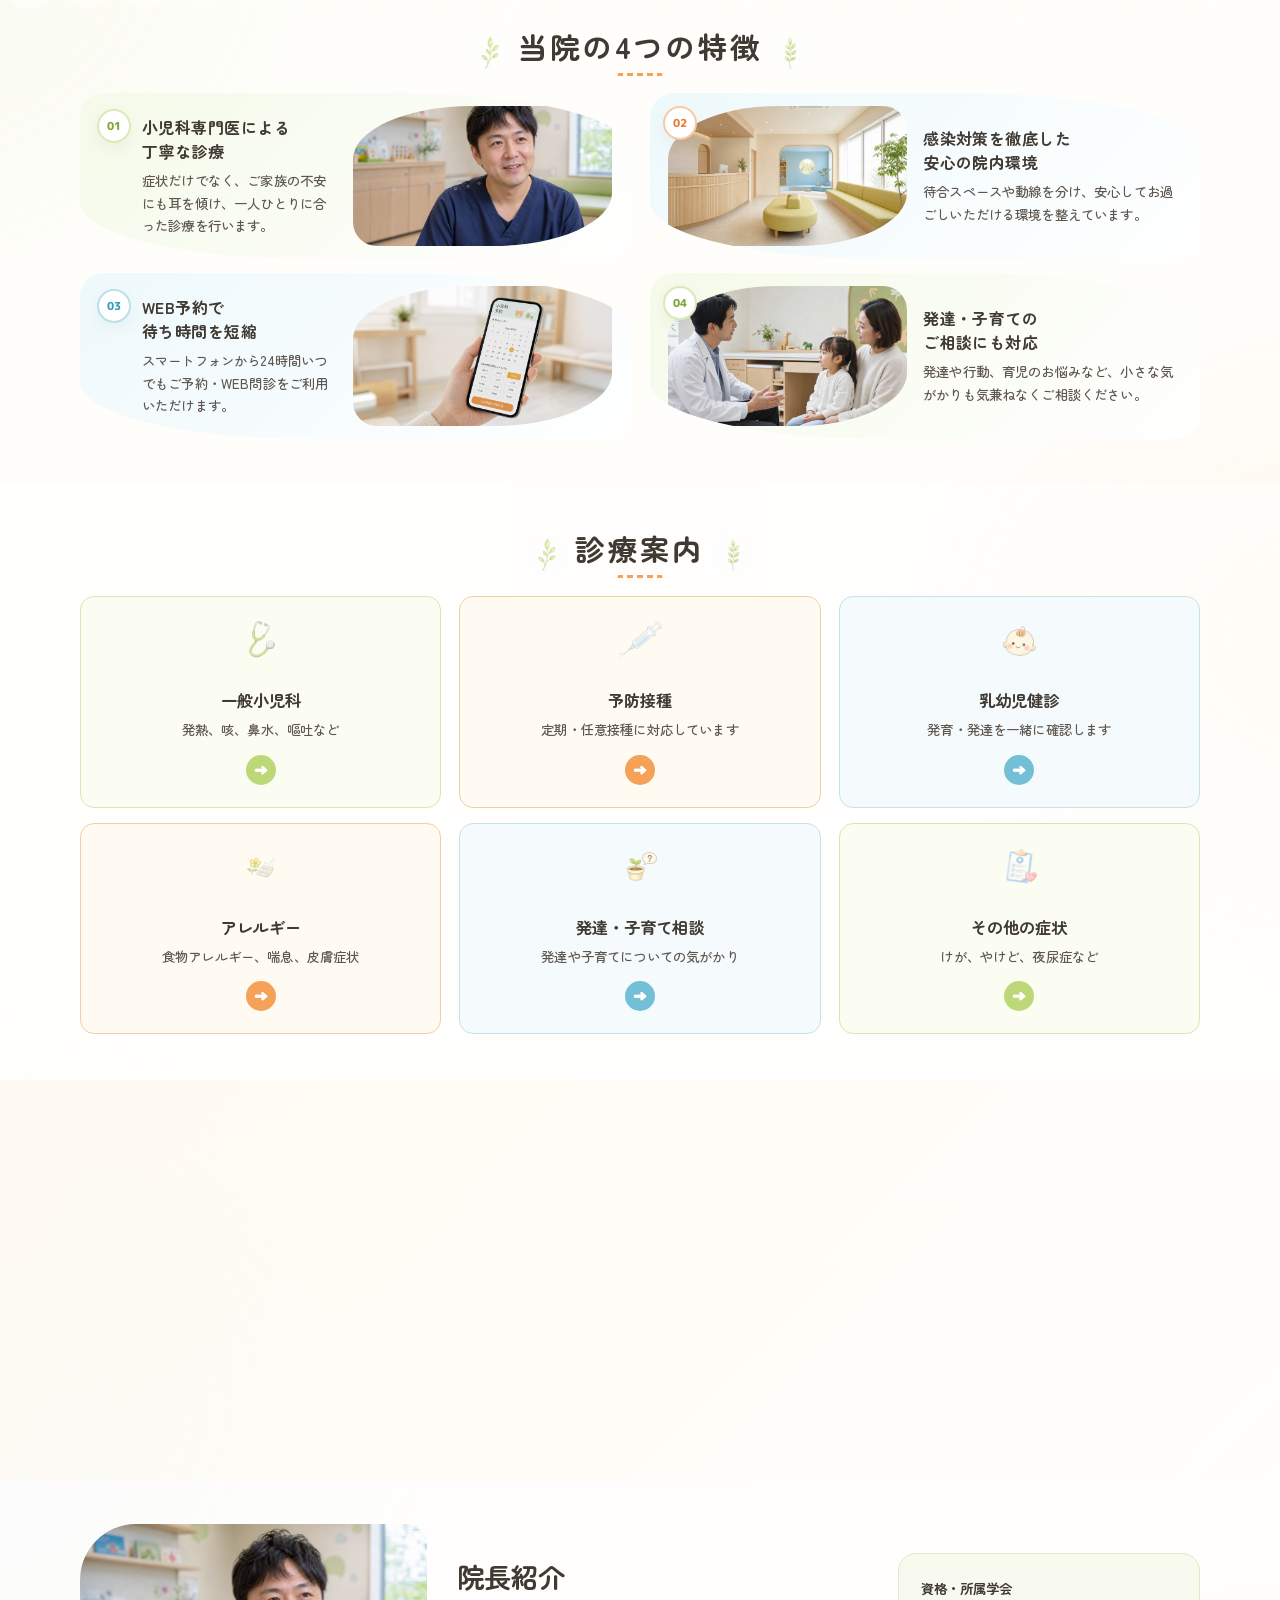
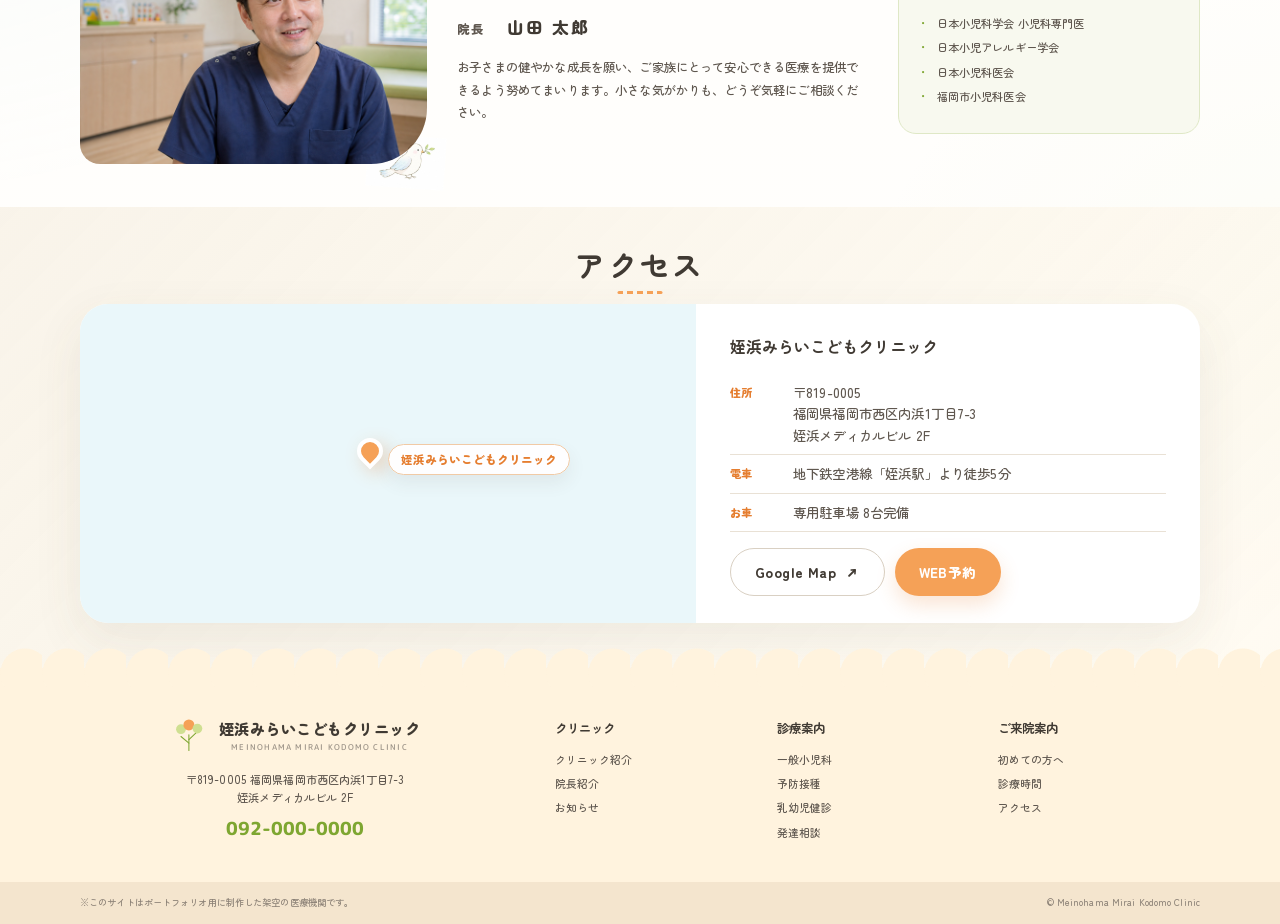
==== commit c8550886: "Add files via upload" ====
--- a/index.html
+++ b/index.html
@@ -6,6 +6,24 @@
   <meta name="description" content="姪浜みらいこどもクリニックは、こどもの未来とご家族の安心に寄り添う福岡市西区姪浜の小児科です。">
   <meta name="theme-color" content="#fffaf2">
   <title>姪浜みらいこどもクリニック｜福岡市西区姪浜の小児科</title>
+  <link rel="canonical" href="https://kota-web-design.github.io/meinohama-mirai-kids-clinic_demo/">
+  <meta property="og:site_name" content="姪浜みらいこどもクリニック">
+  <meta property="og:type" content="website">
+  <meta property="og:title" content="姪浜みらいこどもクリニック｜福岡市西区姪浜の小児科">
+  <meta property="og:description" content="こどもの未来とご家族の安心に寄り添う、福岡市西区姪浜の小児科デモサイトです。">
+  <meta property="og:url" content="https://kota-web-design.github.io/meinohama-mirai-kids-clinic_demo/">
+  <meta property="og:image" content="https://kota-web-design.github.io/meinohama-mirai-kids-clinic_demo/img/ogp.png">
+  <meta property="og:image:width" content="1200">
+  <meta property="og:image:height" content="630">
+  <meta property="og:locale" content="ja_JP">
+  <meta name="twitter:card" content="summary_large_image">
+  <meta name="twitter:title" content="姪浜みらいこどもクリニック｜福岡市西区姪浜の小児科">
+  <meta name="twitter:description" content="こどもの未来とご家族の安心に寄り添う、福岡市西区姪浜の小児科デモサイトです。">
+  <meta name="twitter:image" content="https://kota-web-design.github.io/meinohama-mirai-kids-clinic_demo/img/ogp.png">
+  <link rel="icon" href="favicon.svg" type="image/svg+xml">
+  <link rel="apple-touch-icon" href="apple-touch-icon.png">
+  <link rel="preload" as="image" href="img/top-hero.jpg" media="(min-width: 621px)">
+  <link rel="preload" as="image" href="img/top-hero_sp.jpg" media="(max-width: 620px)">
   <link rel="preconnect" href="https://fonts.googleapis.com">
   <link rel="preconnect" href="https://fonts.gstatic.com" crossorigin>
   <link href="https://fonts.googleapis.com/css2?family=M+PLUS+Rounded+1c:wght@400;500;700;800&family=Zen+Maru+Gothic:wght@400;500;700&display=swap" rel="stylesheet">
@@ -13,6 +31,7 @@
   <script src="script.js" defer></script>
 </head>
 <body>
+  <!-- Header / Global navigation -->
   <header class="site-header" id="top">
     <div class="header-inner">
       <a class="logo" href="#top" aria-label="姪浜みらいこどもクリニック トップへ">
@@ -49,15 +68,17 @@
     </div>
   </header>
 
+  <!-- Mobile menu trigger -->
   <button class="menu-button mobile-menu-button" id="menuButton" type="button" aria-label="メニューを開く" aria-controls="globalNav" aria-expanded="false">
     <span></span><span></span><span></span>
   </button>
 
   <main>
+    <!-- First view -->
     <section class="hero">
       <picture class="hero-art" aria-hidden="true">
         <source media="(max-width: 620px)" srcset="img/top-hero_sp.jpg">
-        <img src="img/top-hero.jpg" alt="">
+        <img src="img/top-hero.jpg" alt="" width="1672" height="941" decoding="async" fetchpriority="high">
       </picture>
       <div class="hero-copy reveal">
         <h1><span>こどもの未来に、</span><span>やさしい医療を。</span></h1>
@@ -65,6 +86,7 @@
       </div>
     </section>
 
+    <!-- Quick action links -->
     <section class="quick-links section-shell" aria-label="受診案内のショートカット">
       <button class="quick-card quick-orange js-booking reveal" type="button">
         <span class="quick-icon"><img src="icons/web/quick-booking.png" alt="" width="256" height="256"></span>
@@ -80,6 +102,7 @@
       </a>
     </section>
 
+    <!-- News summary -->
     <section class="news section-pad" id="news">
       <div class="container news-box reveal">
         <img class="news-bird" src="icons/deco-bird-flying.jpg" alt="" width="180" height="120" aria-hidden="true">
@@ -96,6 +119,7 @@
       </div>
     </section>
 
+    <!-- Consultation hours -->
     <section class="schedule section-pad" id="schedule">
       <div class="container">
         <div class="section-title schedule-title reveal"><p class="section-en">CONSULTATION HOURS</p><h2>診療時間</h2><p>一般診療は当日の順番予約、予防接種・健診は時間予約で受け付けています。</p></div>
@@ -124,6 +148,7 @@
       </div>
     </section>
 
+    <!-- Clinic features -->
     <section class="features section-pad" id="about">
       <div class="cloud-top" aria-hidden="true"></div>
       <div class="container">
@@ -137,6 +162,7 @@
       </div>
     </section>
 
+    <!-- Medical services -->
     <section class="medical section-pad" id="medical">
       <div class="container">
         <div class="section-title is-decorated reveal"><p class="section-en">MEDICAL SERVICES</p><h2>診療案内</h2><p>お子さまの健やかな成長を、さまざまな角度から支えます。</p></div>
@@ -151,6 +177,7 @@
       </div>
     </section>
 
+    <!-- First visit guide -->
     <section class="first-visit section-pad" id="first">
       <div class="container">
         <div class="section-title is-decorated reveal"><p class="section-en">FIRST VISIT</p><h2>初めての方へ</h2><p>はじめての受診も、迷わず安心してご来院いただけるように。</p></div>
@@ -169,6 +196,7 @@
       </div>
     </section>
 
+    <!-- Doctor greeting -->
     <section class="doctor section-pad">
       <div class="container doctor-card reveal">
         <img class="doctor-bird" src="icons/deco-bird-perched.jpg" alt="" width="180" height="120" aria-hidden="true">
@@ -183,6 +211,7 @@
       </div>
     </section>
 
+    <!-- Access summary -->
     <section class="access section-pad" id="access">
       <div class="container">
         <div class="section-title reveal"><p class="section-en">ACCESS</p><h2>アクセス</h2></div>
@@ -200,6 +229,7 @@
     </section>
   </main>
 
+  <!-- Footer -->
   <footer class="site-footer">
     <div class="footer-wave" aria-hidden="true"></div>
     <div class="container footer-main">
@@ -216,11 +246,13 @@
     <div class="footer-bottom"><p>※このサイトはポートフォリオ用に制作した架空の医療機関です。</p><p>© Meinohama Mirai Kodomo Clinic</p></div>
   </footer>
 
+  <!-- Fixed mobile CTA -->
   <div class="mobile-actions" aria-label="お問い合わせ">
     <a href="tel:0920000000"><svg viewBox="0 0 24 24"><path d="M22 16.92v3a2 2 0 0 1-2.18 2 19.8 19.8 0 0 1-8.63-3.07 19.5 19.5 0 0 1-6-6A19.8 19.8 0 0 1 2.12 4.18 2 2 0 0 1 4.11 2h3a2 2 0 0 1 2 1.72"/></svg>デモ電話</a>
     <button class="js-booking" type="button"><svg viewBox="0 0 24 24"><rect x="3" y="5" width="18" height="16" rx="2"/><path d="M16 3v4M8 3v4M3 11h18"/></svg>WEB予約</button>
   </div>
 
+  <!-- Booking demo modal -->
   <dialog class="booking-modal" id="bookingModal">
     <button class="modal-close" id="modalClose" type="button" aria-label="閉じる">×</button>
     <span class="modal-icon"><svg viewBox="0 0 24 24"><rect x="3" y="5" width="18" height="16" rx="2"/><path d="M16 3v4M8 3v4M3 11h18"/></svg></span>
--- a/style.css
+++ b/style.css
@@ -197,8 +197,9 @@
 
 .doctor { padding-top: 62px; padding-bottom: 62px; background: rgba(255,255,255,.48); }
 .doctor-card { position: relative; display: grid; grid-template-columns: 32% 1fr 28%; gap: 42px; align-items: center; padding: 0; background: transparent; border-radius: 0; box-shadow: none; }
-.doctor-bird { position: absolute; top: -35px; right: 15px; width: 74px; height: auto; mix-blend-mode: multiply; transform: rotate(4deg); }
-.doctor-photo { min-height: 300px; background-image: url("img/doctor-working.png"), linear-gradient(145deg,#dfeff0,#f0e9dc); background-position: center; background-size: cover; border-radius: 68px 22px 68px 22px; }
+.doctor-bird { display: none; }
+.doctor-photo { position: relative; min-height: 300px; overflow: visible; background-image: url("img/doctor-working.png"), linear-gradient(145deg,#dfeff0,#f0e9dc); background-position: center; background-size: cover; border-radius: 68px 22px 68px 22px; }
+.doctor-photo::after { content: ""; position: absolute; right: -18px; bottom: -24px; width: 78px; aspect-ratio: 3 / 2; background: url("icons/deco-bird-perched.jpg") center / contain no-repeat; mix-blend-mode: multiply; opacity: .9; transform: rotate(4deg); pointer-events: none; }
 .doctor-message h2 { margin: 0 0 14px; font-size: 1.85rem; }.doctor-name { margin: 0 0 16px; font-size: 1.15rem; font-weight: 800; letter-spacing: .12em; }.doctor-name small { margin-right: 15px; color: var(--muted); font-size: .78rem; }.doctor-message > p:not(.section-en):not(.doctor-name) { color: var(--muted); font-size: .86rem; line-height: 1.9; }.text-button { display: inline-flex; gap: 12px; align-items: center; margin-top: 8px; padding-bottom: 4px; border-bottom: 1px solid var(--ink); font-size: .78rem; font-weight: 800; }
 .credentials { padding: 28px; background: #f8f9ef; border: 1px solid #dfe8c6; border-radius: 18px; }.credentials h3 { margin: 0 0 17px; font-size: .94rem; }.credentials ul { margin: 0; padding: 0; list-style: none; }.credentials li { position: relative; margin: 9px 0; padding-left: 16px; color: var(--muted); font-size: .77rem; line-height: 1.65; }.credentials li::before { content: "•"; position: absolute; left: 0; color: var(--leaf-deep); }
 
@@ -273,8 +274,6 @@
 
 /* Reference comp refinement */
 .section-en { display: none !important; }
-.page-top { position: absolute; z-index: 3; right: max(24px, calc((100% - var(--container)) / 2)); bottom: 60px; display: inline-flex; align-items: center; gap: 8px; padding: 7px 13px; color: #766f65; background: rgba(255,255,255,.86); border: 1px solid #eadfcd; border-radius: 999px; font-size: .68rem; font-weight: 700; }
-.page-top span { display: grid; place-content: center; width: 20px; height: 20px; color: var(--white); background: var(--leaf); border-radius: 50%; }
 .service-card:nth-child(1), .service-card:nth-child(6) { background: #fbfdf3; border-color: #d9e5b6; }
 .service-card:nth-child(2), .service-card:nth-child(4) { background: var(--ivory); border-color: #efcfa3; }
 .service-card:nth-child(3), .service-card:nth-child(5) { background: #f5fbfd; border-color: #c5e2ea; }
@@ -418,7 +417,6 @@
   .footer-nav a { margin: 4px 0; font-size: .67rem; }
   .footer-booking { display: none; }
   .footer-bottom { padding-top: 12px; padding-bottom: 12px; font-size: .58rem; }
-  .page-top { bottom: 50px; }
 }
 
 @media (max-width: 900px) {
@@ -428,7 +426,6 @@
   .news { padding-top: 46px; padding-bottom: 45px; }
   .features, .medical, .first-visit, .doctor, .access { padding-top: 52px; padding-bottom: 52px; }
   .footer-main { padding-bottom: 45px; }
-  .page-top { right: 18px; bottom: 73px; }
 }
 
 @media (max-width: 620px) {
@@ -450,7 +447,6 @@
   .map-art { min-height: 265px; }
   .site-footer { padding-top: 55px; }
   .footer-main { padding-bottom: 50px; }
-  .page-top { bottom: 77px; font-size: .62rem; }
 }
 
 /* Lower pages */
@@ -1194,8 +1190,7 @@
 .text-link span,
 .text-button span,
 .news-list i,
-.news-page-list i,
-.page-top span {
+.news-page-list i {
   font-family: "M PLUS Rounded 1c", sans-serif;
   font-weight: 900;
   line-height: 1;
@@ -2283,10 +2278,6 @@
   justify-content: center;
 }
 
-.page-top {
-  display: none !important;
-}
-
 /* SP header refinement: keep tap area, remove decorative circle */
 @media (max-width: 900px) {
   #menuButton,
@@ -2615,3 +2606,167 @@
     text-align: center;
   }
 }
+
+/* SP final correction from visual QA */
+@media (max-width: 620px) {
+  .mobile-menu-button,
+  .mobile-menu-button#menuButton {
+    top: 8px !important;
+    right: 12px !important;
+    width: 48px !important;
+    height: 48px !important;
+    padding: 0 !important;
+    display: block !important;
+    overflow: visible !important;
+    background: transparent !important;
+    border: 0 !important;
+    border-radius: 0 !important;
+    box-shadow: none !important;
+  }
+
+  .mobile-menu-button::before,
+  .mobile-menu-button#menuButton::before {
+    display: none !important;
+    content: none !important;
+  }
+
+  .mobile-menu-button span,
+  .mobile-menu-button#menuButton span {
+    position: absolute !important;
+    top: 50% !important;
+    left: 12px !important;
+    display: block !important;
+    width: 24px !important;
+    height: 2px !important;
+    margin: 0 !important;
+    background: var(--ink) !important;
+    border-radius: 999px !important;
+    opacity: 1 !important;
+    transform: translateY(-50%) !important;
+    transform-origin: center !important;
+  }
+
+  .mobile-menu-button span:nth-child(1),
+  .mobile-menu-button#menuButton span:nth-child(1) {
+    transform: translateY(calc(-50% - 8px)) !important;
+  }
+
+  .mobile-menu-button span:nth-child(3),
+  .mobile-menu-button#menuButton span:nth-child(3) {
+    transform: translateY(calc(-50% + 8px)) !important;
+  }
+
+  .mobile-menu-button.is-open span:nth-child(1),
+  .mobile-menu-button#menuButton.is-open span:nth-child(1) {
+    transform: translateY(-50%) rotate(45deg) !important;
+  }
+
+  .mobile-menu-button.is-open span:nth-child(2),
+  .mobile-menu-button#menuButton.is-open span:nth-child(2) {
+    opacity: 0 !important;
+  }
+
+  .mobile-menu-button.is-open span:nth-child(3),
+  .mobile-menu-button#menuButton.is-open span:nth-child(3) {
+    transform: translateY(-50%) rotate(-45deg) !important;
+  }
+
+  .feature-card,
+  .feature-card:nth-child(even) {
+    grid-template-columns: 1fr;
+    gap: 14px;
+    padding: 28px 22px 22px !important;
+  }
+
+  .feature-card .feature-image,
+  .feature-card:nth-child(odd) .feature-image,
+  .feature-card:nth-child(even) .feature-image {
+    order: 2;
+    width: 100%;
+    min-height: 185px;
+  }
+
+  .feature-card > div:last-child,
+  .feature-card:nth-child(odd) > div:last-child,
+  .feature-card:nth-child(even) > div:last-child {
+    order: 1;
+    padding-inline: 12px !important;
+  }
+
+  .feature-number {
+    top: 14px !important;
+    left: 14px !important;
+  }
+
+  .visit-flow ol {
+    gap: 34px;
+  }
+
+  .visit-flow li {
+    position: relative;
+    padding-bottom: 2px;
+  }
+
+  .visit-flow li:not(:last-child)::after {
+    bottom: -27px;
+    left: 50%;
+    color: var(--orange);
+    transform: translateX(-50%);
+  }
+
+  .doctor-message {
+    text-align: center;
+  }
+
+  .doctor-name {
+    justify-content: center;
+    text-align: center;
+  }
+
+  .doctor-message .text-button {
+    width: fit-content;
+    margin-inline: auto;
+  }
+
+  .doctor-photo::after {
+    right: 8px;
+    bottom: -21px;
+    width: 62px;
+  }
+
+  .info-note,
+  .info-note.is-orange {
+    padding: 58px 20px 22px;
+    text-align: center;
+  }
+
+  .info-note::before,
+  .info-note.is-orange::before {
+    top: 18px;
+    left: 50%;
+    transform: translateX(-50%);
+  }
+
+  .flow-large {
+    gap: 38px;
+  }
+
+  .flow-large li {
+    overflow: visible;
+  }
+
+  .flow-large li:not(:last-child)::after {
+    top: auto;
+    right: auto;
+    bottom: -33px;
+    left: 50%;
+    width: 28px;
+    height: 28px;
+    display: grid;
+    place-content: center;
+    color: var(--orange);
+    font-size: 1.2rem;
+    line-height: 1;
+    transform: translateX(-50%);
+  }
+}
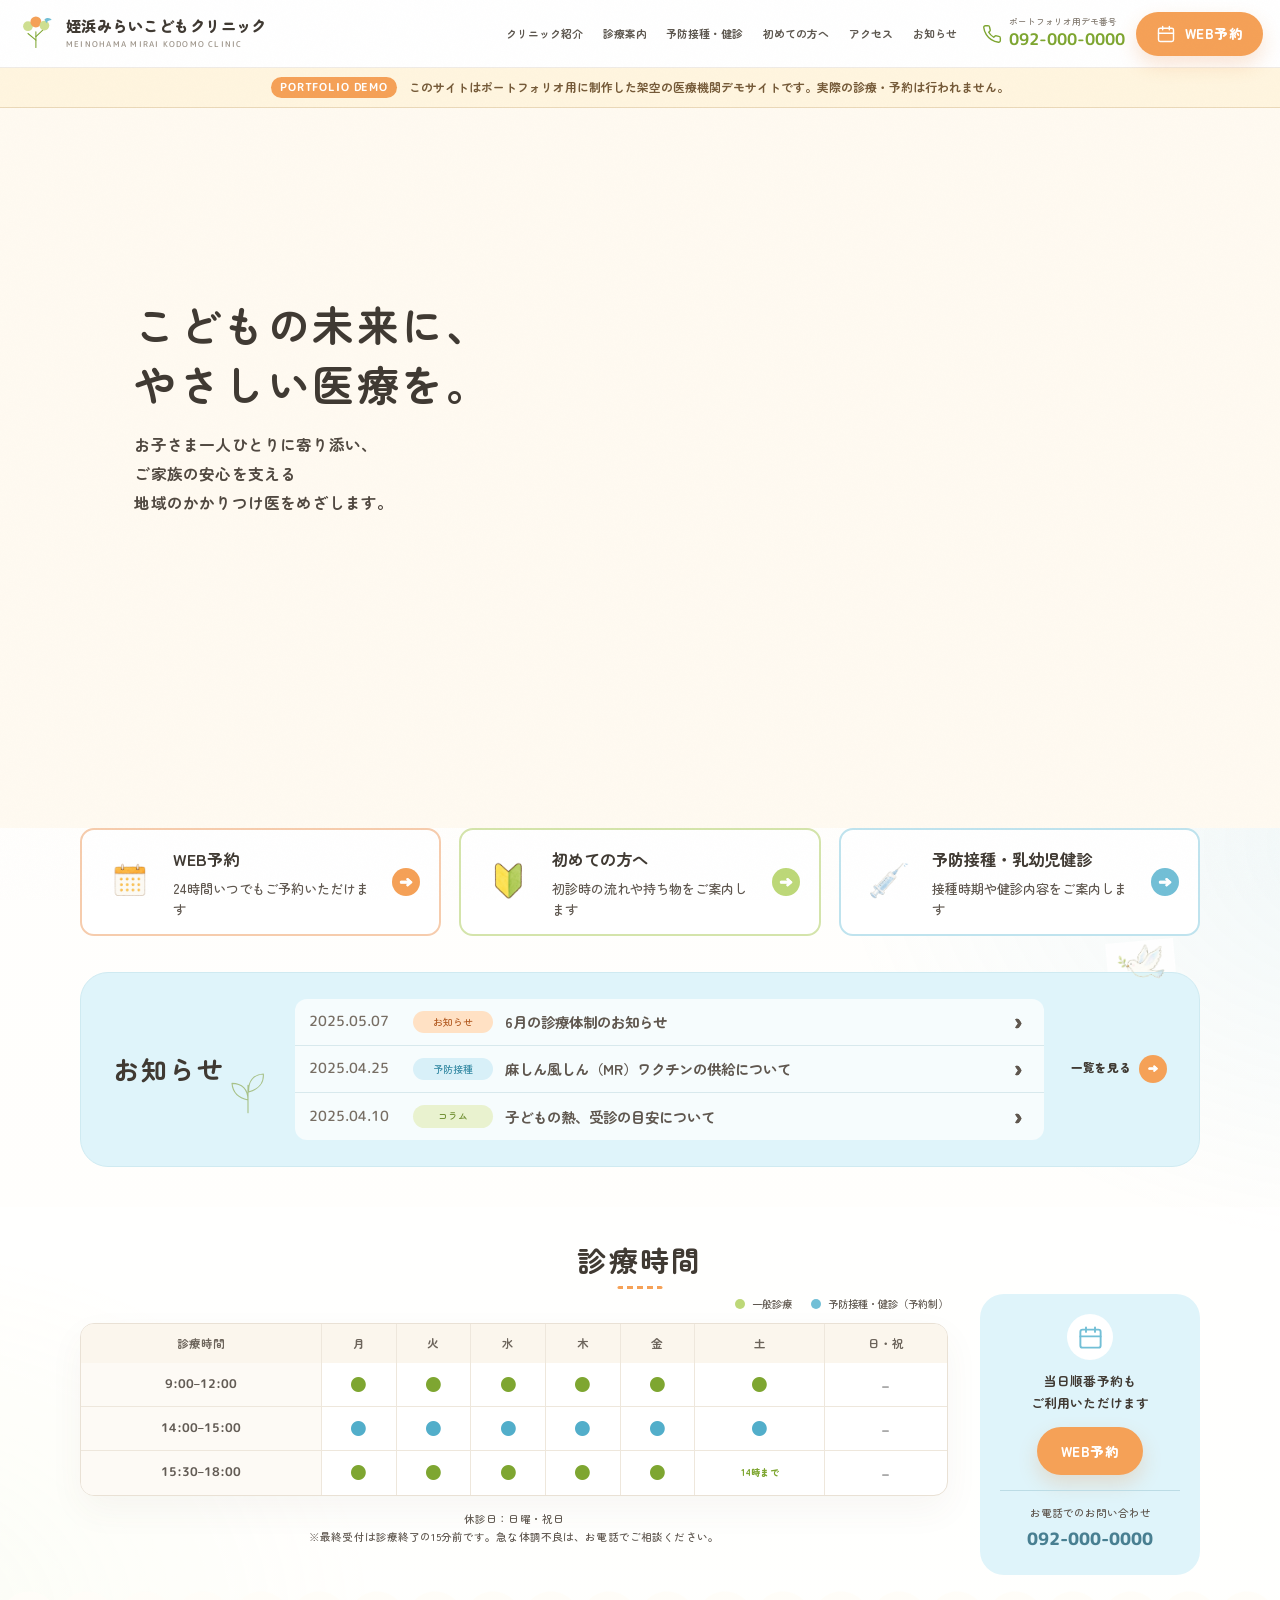
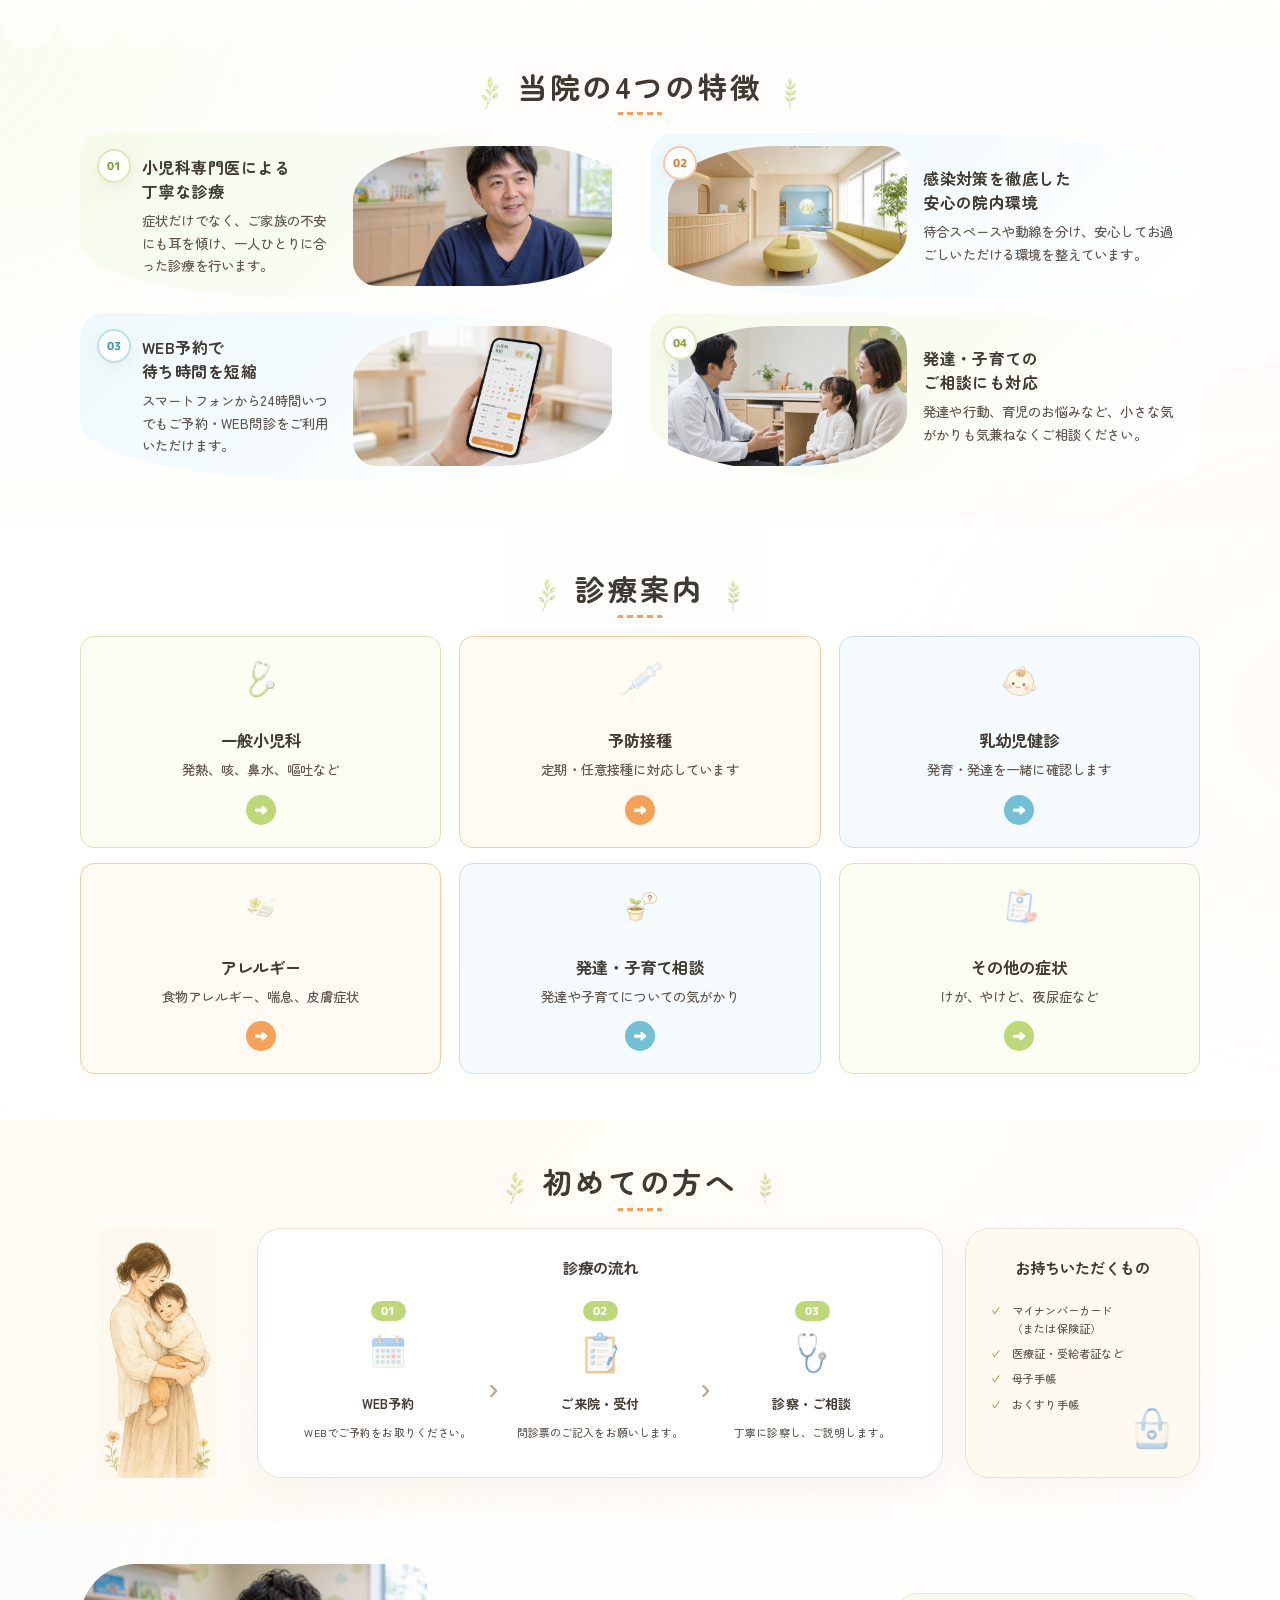
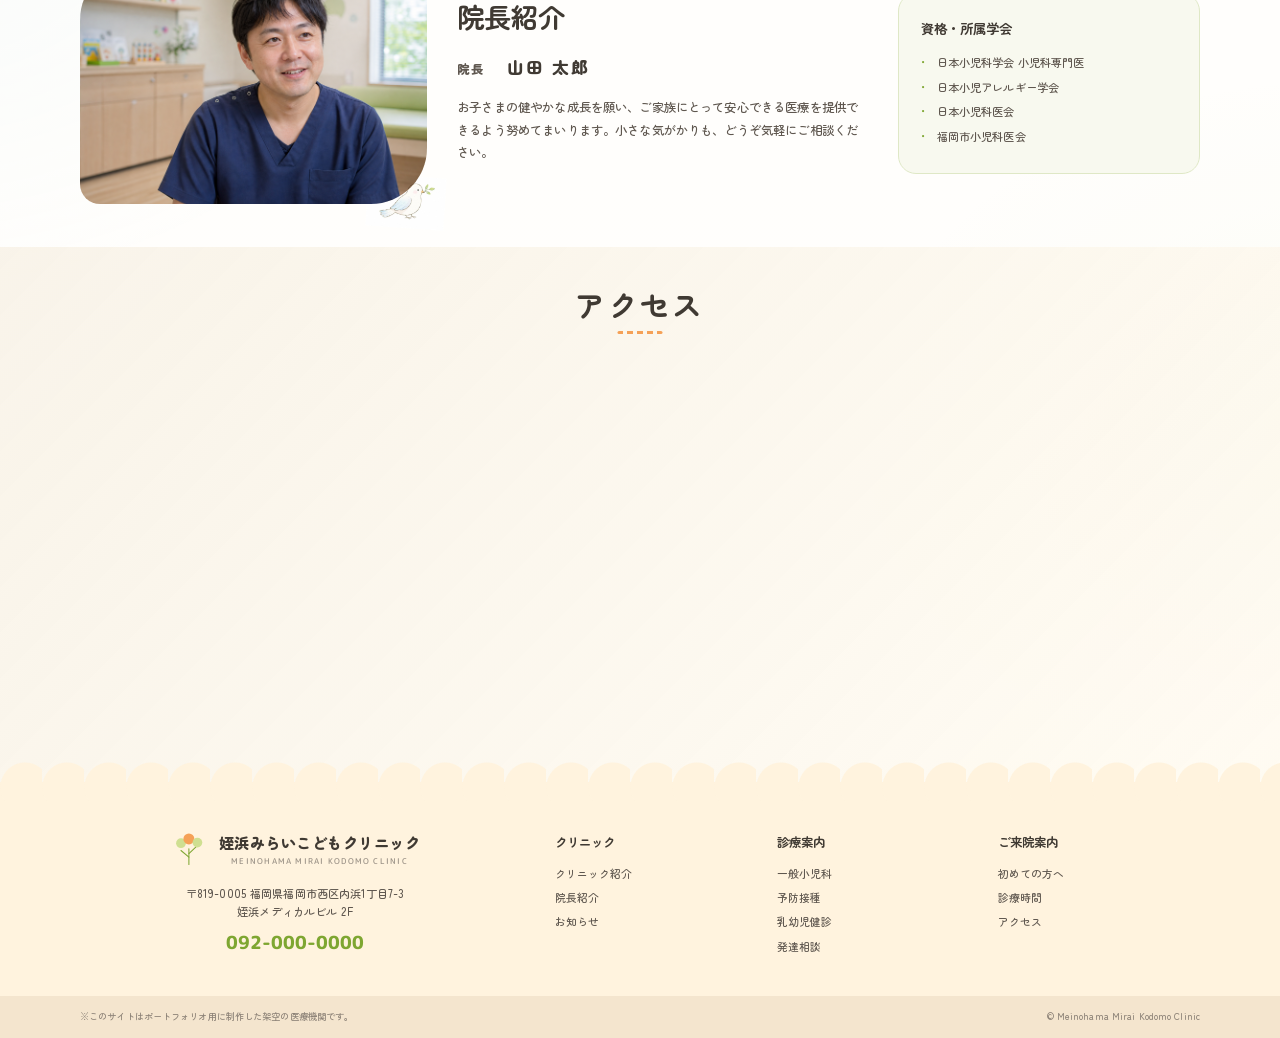
==== commit b92b3fa9: "Add files via upload" ====
--- a/index.html
+++ b/index.html
@@ -216,13 +216,16 @@
       <div class="container">
         <div class="section-title reveal"><p class="section-en">ACCESS</p><h2>アクセス</h2></div>
         <div class="access-card reveal">
-          <div class="map-embed" aria-label="姪浜みらいこどもクリニック周辺のGoogleマップ">
-            <iframe title="姪浜みらいこどもクリニック周辺のGoogleマップ" src="https://maps.google.com/maps?ll=33.5819,130.3249&z=16&t=m&hl=ja&output=embed" loading="lazy" referrerpolicy="no-referrer-when-downgrade"></iframe>
+          <div class="map-art" role="img" aria-label="ポートフォリオ用の架空地図">
+            <span class="rail"></span><span class="road road-one"></span><span class="road road-two"></span>
+            <span class="map-station">姪浜駅</span><span class="map-school">小学校</span><span class="map-park">公園</span>
+            <span class="map-pin"><i></i><span>デモクリニック<br><small>架空住所</small></span></span>
           </div>
           <div class="access-info">
             <h3>姪浜みらいこどもクリニック</h3>
             <dl><div><dt>住所</dt><dd>〒819-0005<br>福岡県福岡市西区内浜1丁目7-3<br>姪浜メディカルビル 2F</dd></div><div><dt>電車</dt><dd>地下鉄空港線「姪浜駅」より徒歩5分</dd></div><div><dt>お車</dt><dd>専用駐車場 8台完備</dd></div></dl>
-            <div class="access-buttons"><a class="button button-outline" href="https://maps.google.com/?q=福岡市西区姪浜" target="_blank" rel="noopener">Google Map <span>↗</span></a><button class="button button-orange js-booking" type="button">WEB予約</button></div>
+            <p class="demo-map-note">※住所・地図はポートフォリオ用の架空設定です。実在の医療機関・施設とは関係ありません。</p>
+            <div class="access-buttons"><span class="button button-outline demo-map-disabled" aria-disabled="true">Google Map（デモ）</span><button class="button button-orange js-booking" type="button">WEB予約</button></div>
           </div>
         </div>
       </div>
--- a/style.css
+++ b/style.css
@@ -46,6 +46,9 @@
 .notice-bar { display: flex; justify-content: center; gap: 18px; align-items: center; min-height: 34px; padding: 5px 24px; color: #556137; background: #edf5d7; font-size: .75rem; font-weight: 700; letter-spacing: .03em; }
 .notice-bar p { margin: 0; }
 .notice-bar a { color: var(--leaf-deep); }
+.demo-notice { position: relative; z-index: 20; display: flex; justify-content: center; align-items: center; gap: 12px; padding: 9px 24px; color: #755a38; background: #fff5df; border-bottom: 1px solid #ead8b8; font-size: .74rem; font-weight: 700; line-height: 1.6; text-align: center; }
+.demo-notice strong { flex: 0 0 auto; padding: 2px 9px; color: var(--white); background: var(--orange); border-radius: 999px; font-family: "M PLUS Rounded 1c", sans-serif; font-size: .66rem; letter-spacing: .08em; text-transform: uppercase; }
+.demo-notice span { min-width: 0; }
 .site-header { position: sticky; top: 0; z-index: 100; height: 72px; background: rgba(255, 255, 255, .96); border-bottom: 1px solid rgba(210, 199, 183, .35); backdrop-filter: blur(14px); }
 .header-inner { display: flex; align-items: center; width: min(1400px, calc(100% - 40px)); height: 100%; margin-inline: auto; }
 .logo { display: inline-flex; flex: 0 0 auto; align-items: center; gap: 10px; }
@@ -214,6 +217,10 @@
 .map-station, .map-school, .map-park { position: absolute; z-index: 2; padding: 6px 13px; color: #5f5a51; background: rgba(255,255,255,.86); border-radius: 6px; font-size: .69rem; font-weight: 700; }.map-station { top: 20%; left: 10%; color: var(--white); background: #6eb1c4; }.map-school { top: 33%; right: 12%; }.map-park { bottom: 18%; left: 12%; background: #dce8bb; }
 .map-pin { position: absolute; z-index: 3; top: 48%; left: 57%; display: flex; align-items: center; gap: 10px; padding: 12px 15px; color: var(--orange-deep); background: var(--white); border: 2px solid var(--orange); border-radius: 13px; box-shadow: var(--shadow); font-size: .74rem; line-height: 1.4; }.map-pin i { position: relative; display: block; width: 25px; height: 30px; background: var(--orange); border-radius: 50% 50% 50% 0; transform: rotate(-45deg); }.map-pin i::after { content: ""; position: absolute; top: 8px; left: 8px; width: 9px; height: 9px; background: var(--white); border-radius: 50%; }
 .access-info { padding: 40px 48px; }.access-info h3 { margin: 0 0 20px; font-size: 1.12rem; }.access-info dl { margin: 0; }.access-info dl > div { display: grid; grid-template-columns: 60px 1fr; gap: 14px; padding: 13px 0; border-bottom: 1px solid var(--line); }.access-info dt { color: var(--orange-deep); font-size: .78rem; font-weight: 800; }.access-info dd { margin: 0; color: var(--muted); font-size: .82rem; line-height: 1.75; }.access-buttons { display: flex; gap: 10px; margin-top: 24px; }
+.map-pin small { display: block; margin-top: 2px; color: #9a7a58; font-size: .62rem; font-weight: 800; letter-spacing: .04em; }
+.demo-map-note { margin: 14px 0 0; padding: 10px 12px; color: #7b6a57; background: #fff7e8; border: 1px solid #efddbe; border-radius: 12px; font-size: .72rem; font-weight: 700; line-height: 1.65; }
+.demo-map-disabled { color: #8c8175; background: #f7f0e6; cursor: default; pointer-events: none; }
+.demo-map-disabled:hover { box-shadow: none; transform: none; }
 
 .site-footer { position: relative; padding-top: 70px; background: #fff3de; }
 .footer-wave { position: absolute; top: -25px; left: 0; width: 100%; height: 50px; background: radial-gradient(circle at 25px 25px, #fff3de 24px, transparent 25px) 0 0 / 50px 50px repeat-x; }
@@ -1327,6 +1334,21 @@
 }
 
 @media (max-width: 620px) {
+  .demo-notice {
+    display: block;
+    padding: 8px 16px;
+    font-size: .68rem;
+  }
+
+  .demo-notice strong {
+    display: inline-flex;
+    margin-bottom: 3px;
+  }
+
+  .pagination-note {
+    font-size: .68rem;
+  }
+
   .feature-card p,
   .service-card p,
   .sub-service-card p,
@@ -1813,6 +1835,16 @@
   min-width: 72px !important;
 }
 
+.pagination-note {
+  max-width: 560px;
+  margin: 14px auto 0;
+  color: var(--muted);
+  font-size: .72rem;
+  font-weight: 700;
+  line-height: 1.7;
+  text-align: center;
+}
+
 .archive-sidebar {
   position: sticky;
   top: 96px;
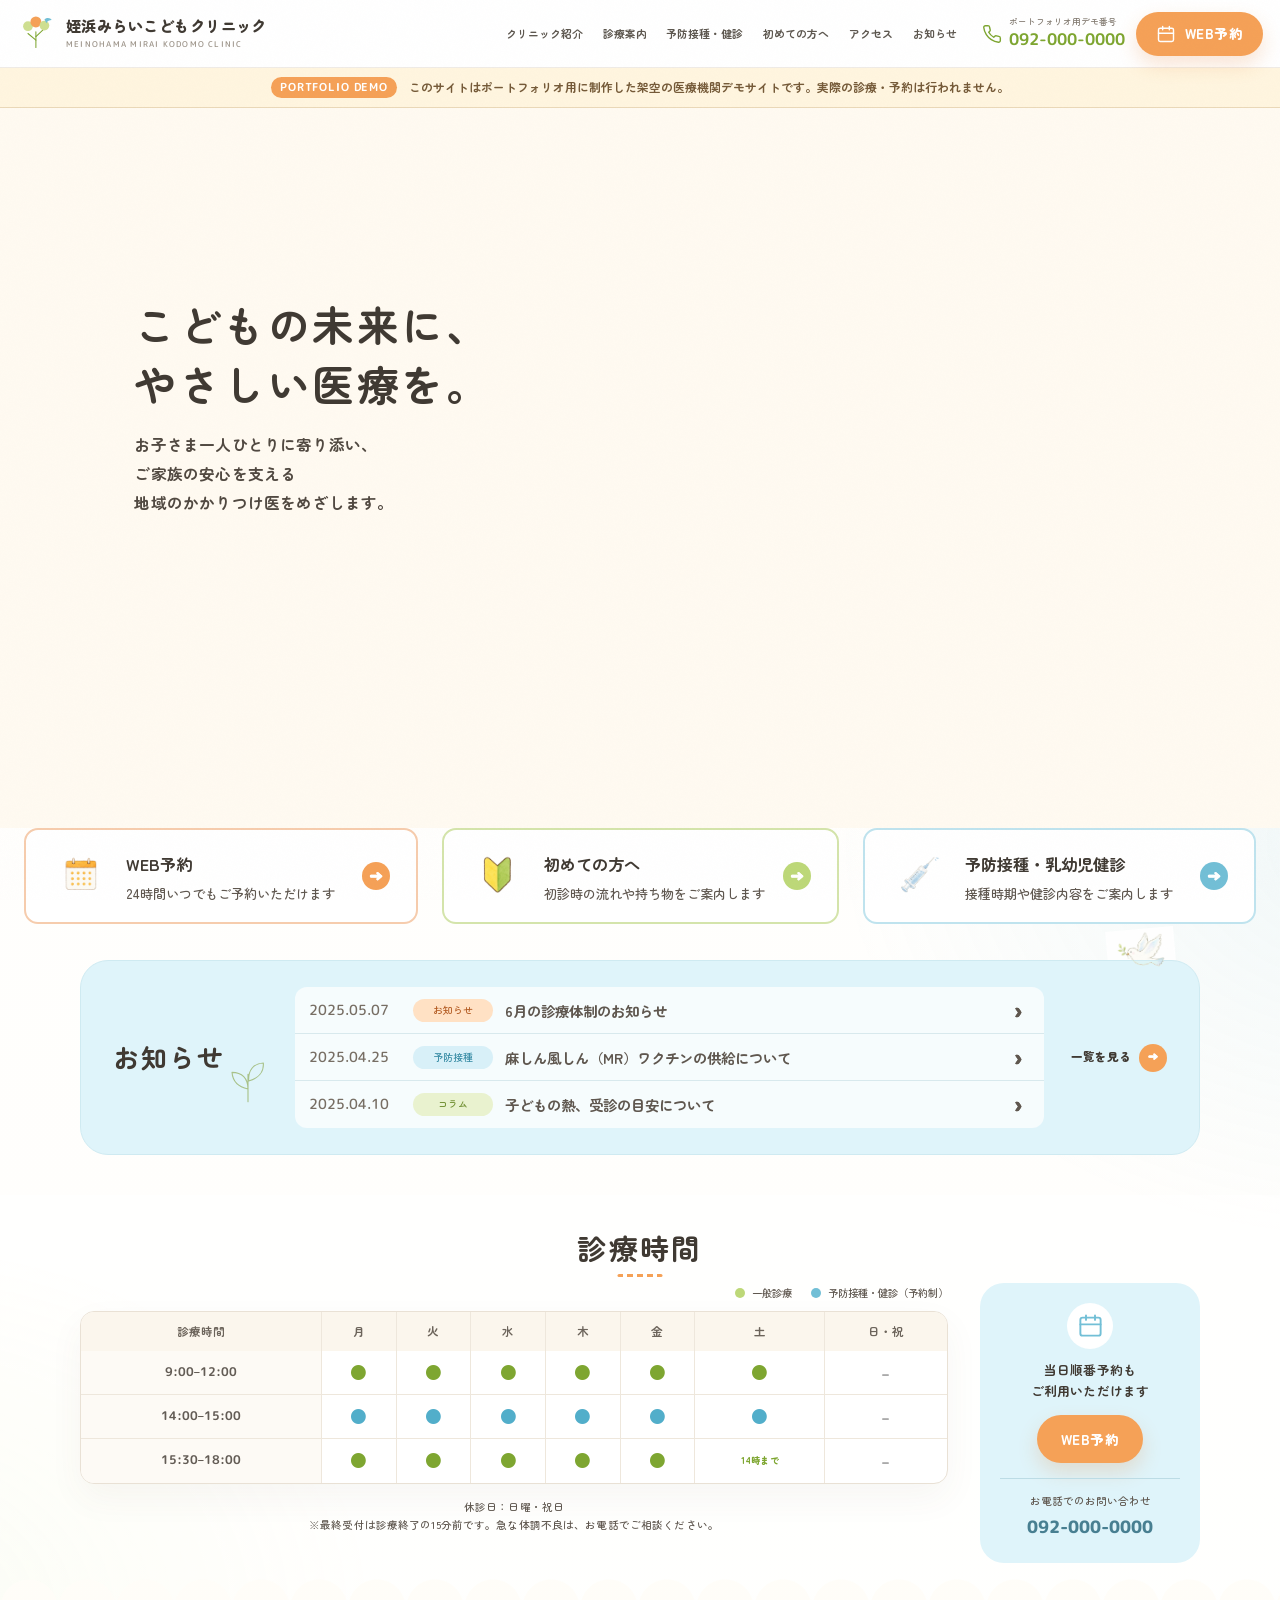
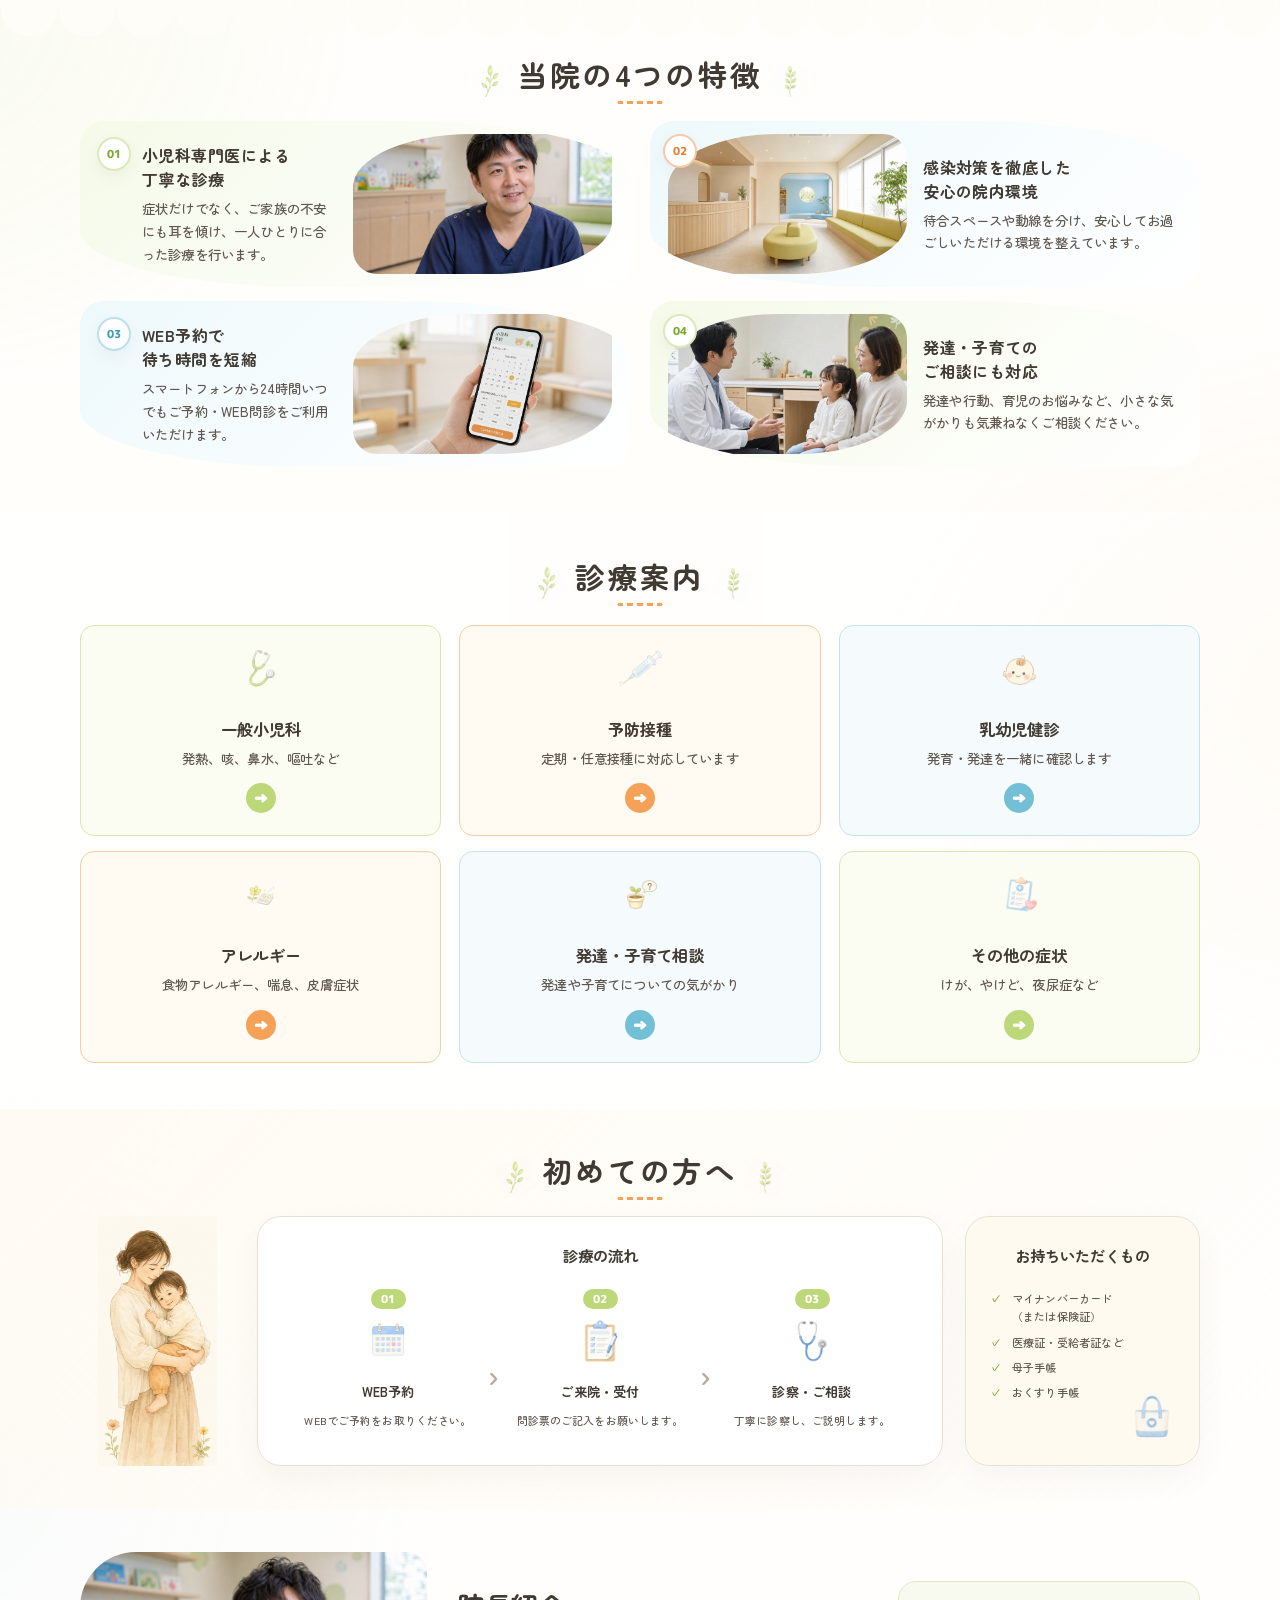
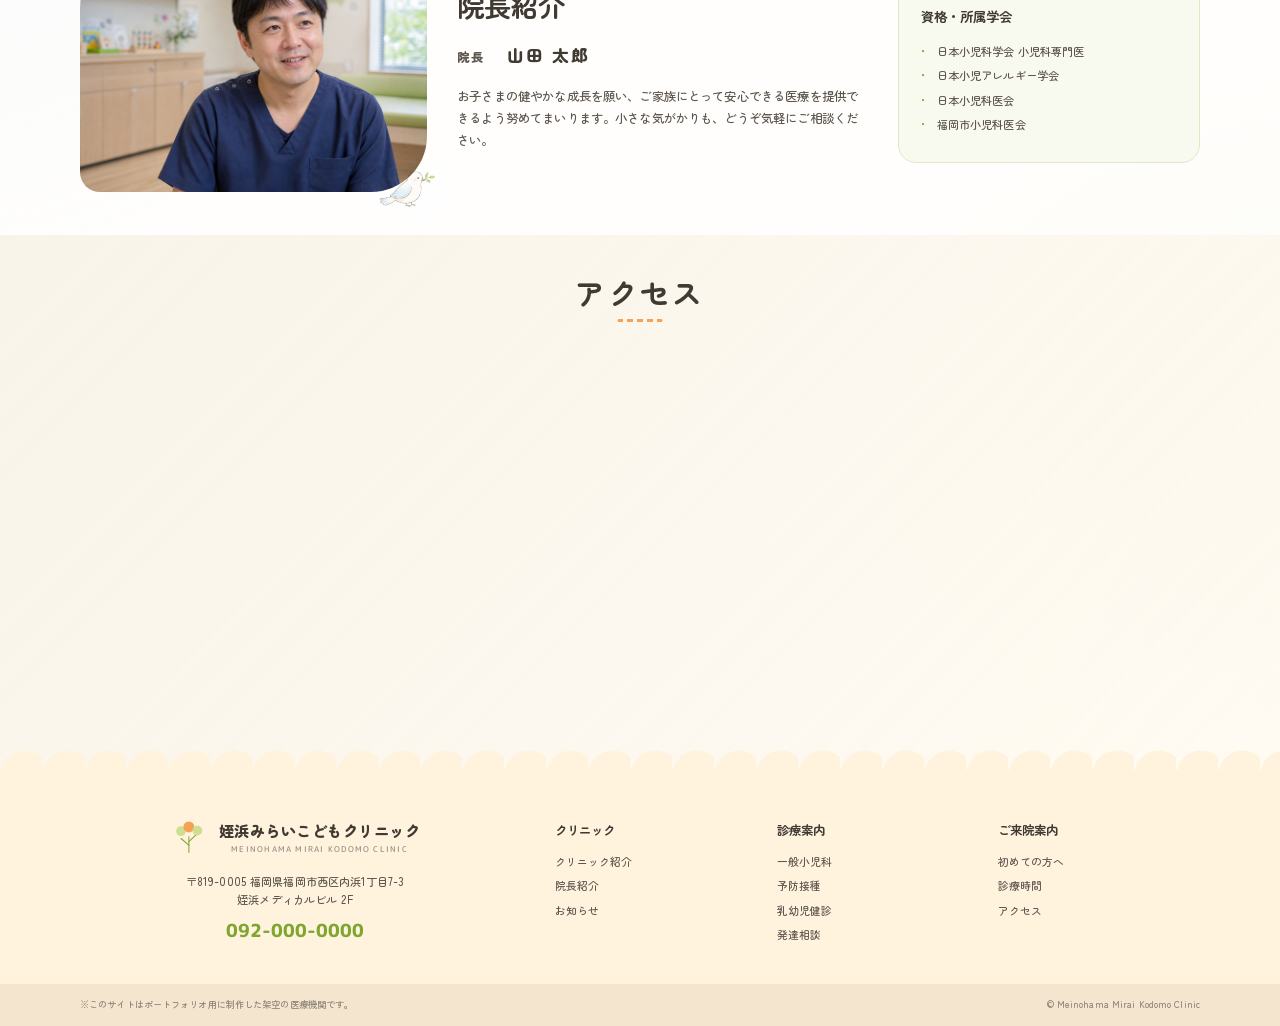
==== commit 260d9f51: "Add files via upload" ====
--- a/index.html
+++ b/index.html
@@ -94,7 +94,7 @@
       </button>
       <a class="quick-card quick-green reveal" href="first.html">
         <span class="quick-icon"><img src="icons/web/quick-first-visit.png" alt="" width="256" height="256"></span>
-        <span><strong>初めての方へ</strong><small>初診時の流れや持ち物をご案内します</small></span><i>→</i>
+        <span><strong>初めての方へ</strong><small>初診時の流れや持ち物を<br class="sp-only">ご案内します</small></span><i>→</i>
       </a>
       <a class="quick-card quick-blue reveal" href="vaccination.html">
         <span class="quick-icon"><img src="icons/web/quick-vaccination.png" alt="" width="256" height="256"></span>
@@ -152,7 +152,7 @@
     <section class="features section-pad" id="about">
       <div class="cloud-top" aria-hidden="true"></div>
       <div class="container">
-        <div class="section-title is-decorated reveal"><p class="section-en">OUR FEATURES</p><h2>当院の4つの特徴</h2><p>お子さまとご家族が、いつでも安心して頼れるクリニックへ。</p></div>
+        <div class="section-title is-decorated reveal"><p class="section-en">OUR FEATURES</p><h2>当院の4つの<br class="sp-only">特徴</h2><p>お子さまとご家族が、いつでも安心して頼れるクリニックへ。</p></div>
         <div class="feature-grid">
           <article class="feature-card reveal"><span class="feature-number">01</span><div class="feature-image feature-doctor"></div><div><h3>小児科専門医による<br>丁寧な診療</h3><p>症状だけでなく、ご家族の不安にも耳を傾け、一人ひとりに合った診療を行います。</p></div></article>
           <article class="feature-card reveal"><span class="feature-number orange">02</span><div class="feature-image feature-interior"></div><div><h3>感染対策を徹底した<br>安心の院内環境</h3><p>待合スペースや動線を分け、安心してお過ごしいただける環境を整えています。</p></div></article>
@@ -171,7 +171,7 @@
           <a class="service-card reveal" id="vaccination" href="vaccination.html#vaccine"><span class="service-icon"><img src="icons/web/medical-vaccination.png" alt="" width="256" height="256"></span><h3>予防接種</h3><p>定期・任意接種に対応しています</p><i>→</i></a>
           <a class="service-card reveal" href="vaccination.html#checkup"><span class="service-icon"><img src="icons/web/medical-checkup.png" alt="" width="256" height="256"></span><h3>乳幼児健診</h3><p>発育・発達を一緒に確認します</p><i>→</i></a>
           <a class="service-card reveal" href="medical.html#allergy"><span class="service-icon"><img src="icons/web/medical-allergy.png" alt="" width="256" height="256"></span><h3>アレルギー</h3><p>食物アレルギー、喘息、皮膚症状</p><i>→</i></a>
-          <a class="service-card reveal" href="medical.html#development"><span class="service-icon"><img src="icons/web/medical-development.png" alt="" width="256" height="256"></span><h3>発達・子育て相談</h3><p>発達や子育てについての気がかり</p><i>→</i></a>
+          <a class="service-card reveal" href="medical.html#development"><span class="service-icon"><img src="icons/web/medical-development.png" alt="" width="256" height="256"></span><h3>発達・子育て<br class="sp-only">相談</h3><p>発達や子育てについての気がかり</p><i>→</i></a>
           <a class="service-card reveal" href="medical.html#other"><span class="service-icon"><img src="icons/web/medical-other.png" alt="" width="256" height="256"></span><h3>その他の症状</h3><p>けが、やけど、夜尿症など</p><i>→</i></a>
         </div>
       </div>
@@ -204,7 +204,7 @@
         <div class="doctor-message">
           <p class="section-en">GREETING</p><h2>院長紹介</h2>
           <p class="doctor-name"><small>院長</small> 山田 太郎</p>
-          <p>お子さまの健やかな成長を願い、ご家族にとって安心できる医療を提供できるよう努めてまいります。小さな気がかりも、どうぞ気軽にご相談ください。</p>
+          <p>お子さまの健やかな成長を願い、<br class="sp-only">ご家族にとって安心できる医療を<br class="sp-only">提供できるよう努めてまいります。<br class="sp-only">小さな気がかりも、どうぞ気軽に<br class="sp-only">ご相談ください。</p>
           <a class="text-button" href="about.html#doctor">院長・クリニックについて <span>→</span></a>
         </div>
         <div class="credentials"><h3>資格・所属学会</h3><ul><li>日本小児科学会 小児科専門医</li><li>日本小児アレルギー学会</li><li>日本小児科医会</li><li>福岡市小児科医会</li></ul></div>
@@ -222,7 +222,7 @@
             <span class="map-pin"><i></i><span>デモクリニック<br><small>架空住所</small></span></span>
           </div>
           <div class="access-info">
-            <h3>姪浜みらいこどもクリニック</h3>
+            <h3>姪浜みらい<br class="sp-only">こどもクリニック</h3>
             <dl><div><dt>住所</dt><dd>〒819-0005<br>福岡県福岡市西区内浜1丁目7-3<br>姪浜メディカルビル 2F</dd></div><div><dt>電車</dt><dd>地下鉄空港線「姪浜駅」より徒歩5分</dd></div><div><dt>お車</dt><dd>専用駐車場 8台完備</dd></div></dl>
             <p class="demo-map-note">※住所・地図はポートフォリオ用の架空設定です。実在の医療機関・施設とは関係ありません。</p>
             <div class="access-buttons"><span class="button button-outline demo-map-disabled" aria-disabled="true">Google Map（デモ）</span><button class="button button-orange js-booking" type="button">WEB予約</button></div>
--- a/style.css
+++ b/style.css
@@ -46,6 +46,8 @@
 .notice-bar { display: flex; justify-content: center; gap: 18px; align-items: center; min-height: 34px; padding: 5px 24px; color: #556137; background: #edf5d7; font-size: .75rem; font-weight: 700; letter-spacing: .03em; }
 .notice-bar p { margin: 0; }
 .notice-bar a { color: var(--leaf-deep); }
+.sp-only { display: none !important; }
+br.sp-only { display: none !important; }
 .demo-notice { position: relative; z-index: 20; display: flex; justify-content: center; align-items: center; gap: 12px; padding: 9px 24px; color: #755a38; background: #fff5df; border-bottom: 1px solid #ead8b8; font-size: .74rem; font-weight: 700; line-height: 1.6; text-align: center; }
 .demo-notice strong { flex: 0 0 auto; padding: 2px 9px; color: var(--white); background: var(--orange); border-radius: 999px; font-family: "M PLUS Rounded 1c", sans-serif; font-size: .66rem; letter-spacing: .08em; text-transform: uppercase; }
 .demo-notice span { min-width: 0; }
@@ -1334,6 +1336,19 @@
 }
 
 @media (max-width: 620px) {
+  .sp-only {
+    display: inline !important;
+  }
+
+  br.sp-only {
+    display: block !important;
+  }
+
+  .pc-only,
+  br.pc-only {
+    display: none !important;
+  }
+
   .demo-notice {
     display: block;
     padding: 8px 16px;
@@ -2802,3 +2817,60 @@
     transform: translateX(-50%);
   }
 }
+
+/* FV quick cards: keep the short descriptions from breaking awkwardly on desktop. */
+@media (min-width: 1181px) {
+  .quick-links.section-shell {
+    width: min(1320px, calc(100% - 48px));
+    gap: 24px;
+  }
+
+  .quick-links .quick-card {
+    gap: 18px;
+    padding-inline: 26px;
+  }
+
+  .quick-links .quick-card > span:nth-child(2) {
+    flex: 1 1 auto;
+  }
+
+  .quick-links .quick-card small {
+    white-space: nowrap;
+  }
+}
+
+@media (min-width: 1080px) and (max-width: 1180px) {
+  .quick-links.section-shell {
+    width: min(100% - 48px, var(--container));
+    gap: 16px;
+  }
+
+  .quick-links .quick-card {
+    gap: 10px;
+    padding: 14px;
+  }
+
+  .quick-links .quick-icon {
+    width: 48px;
+    height: 48px;
+  }
+
+  .quick-links .quick-icon img {
+    width: 46px;
+    height: 46px;
+  }
+
+  .quick-links .quick-card strong {
+    font-size: .96rem;
+  }
+
+  .quick-links .quick-card small {
+    font-size: .75rem;
+    white-space: nowrap;
+  }
+
+  .quick-links .quick-card > i {
+    width: 24px;
+    height: 24px;
+  }
+}
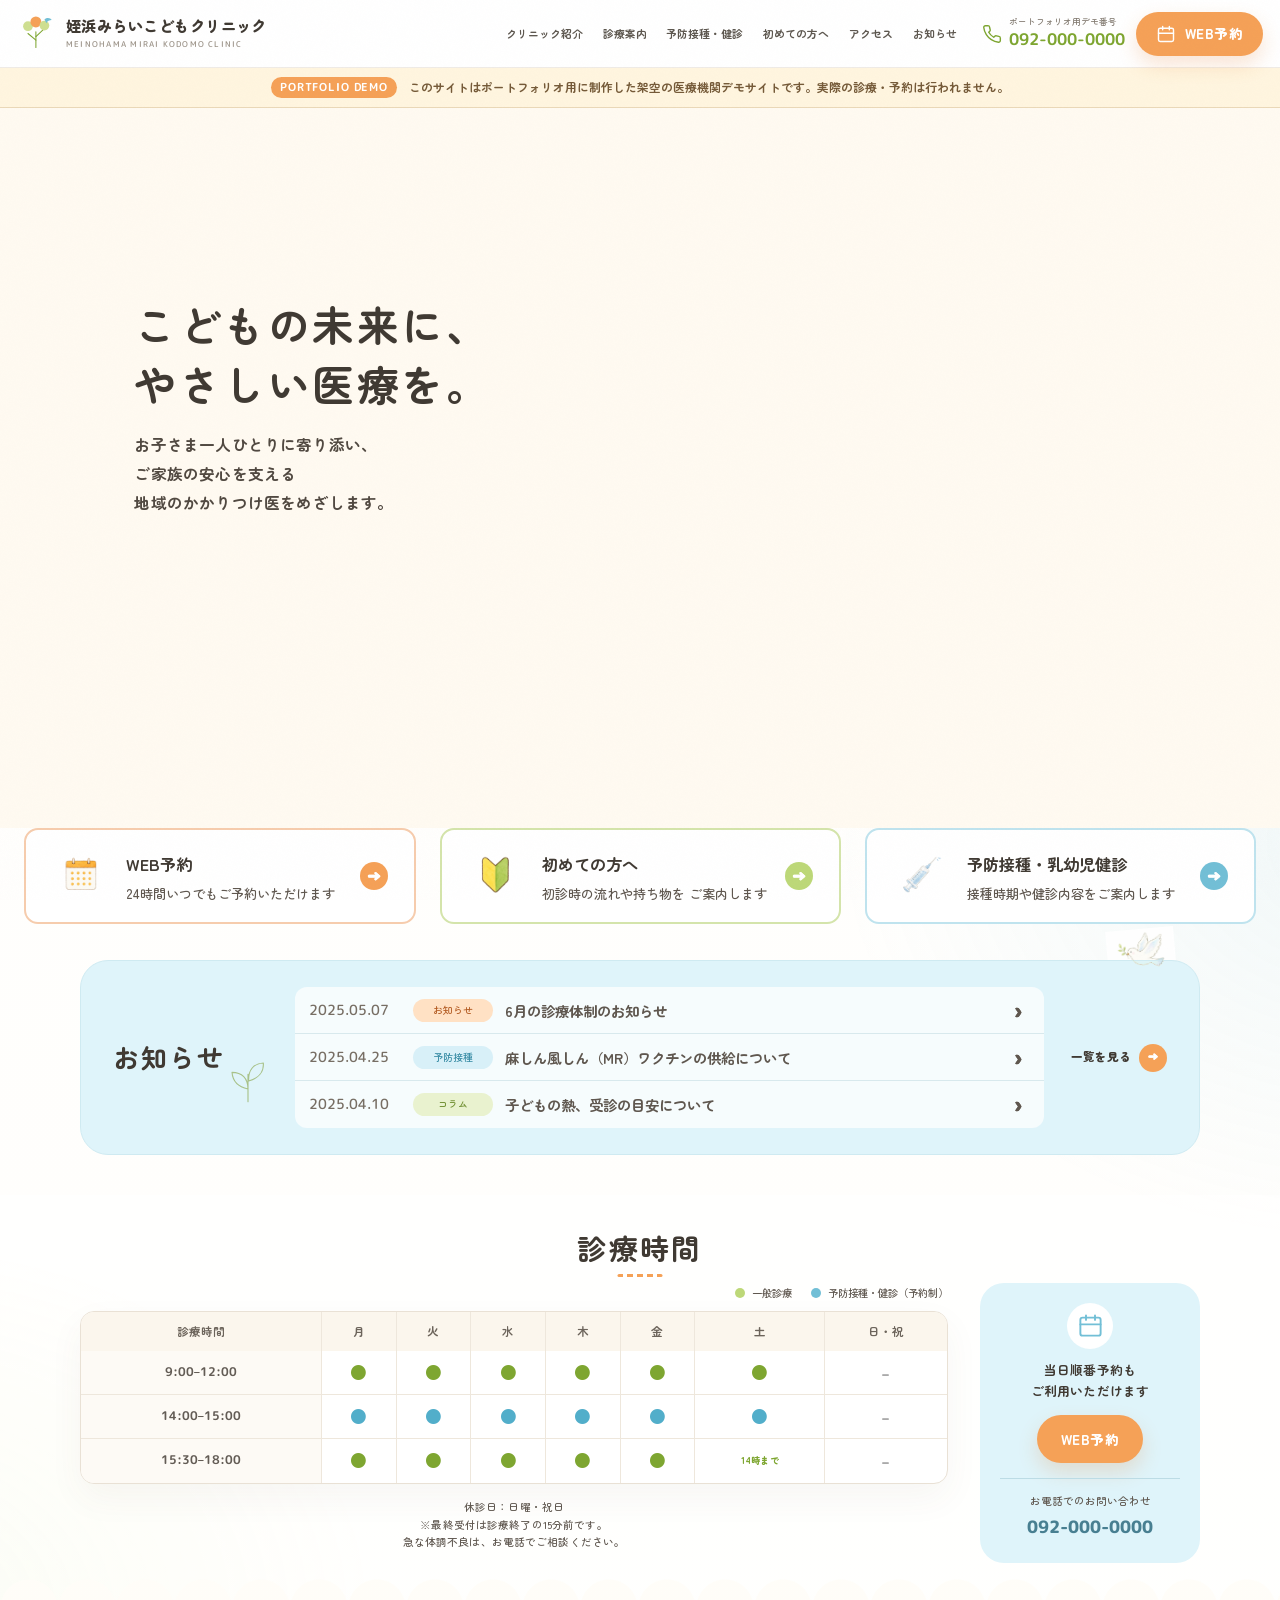
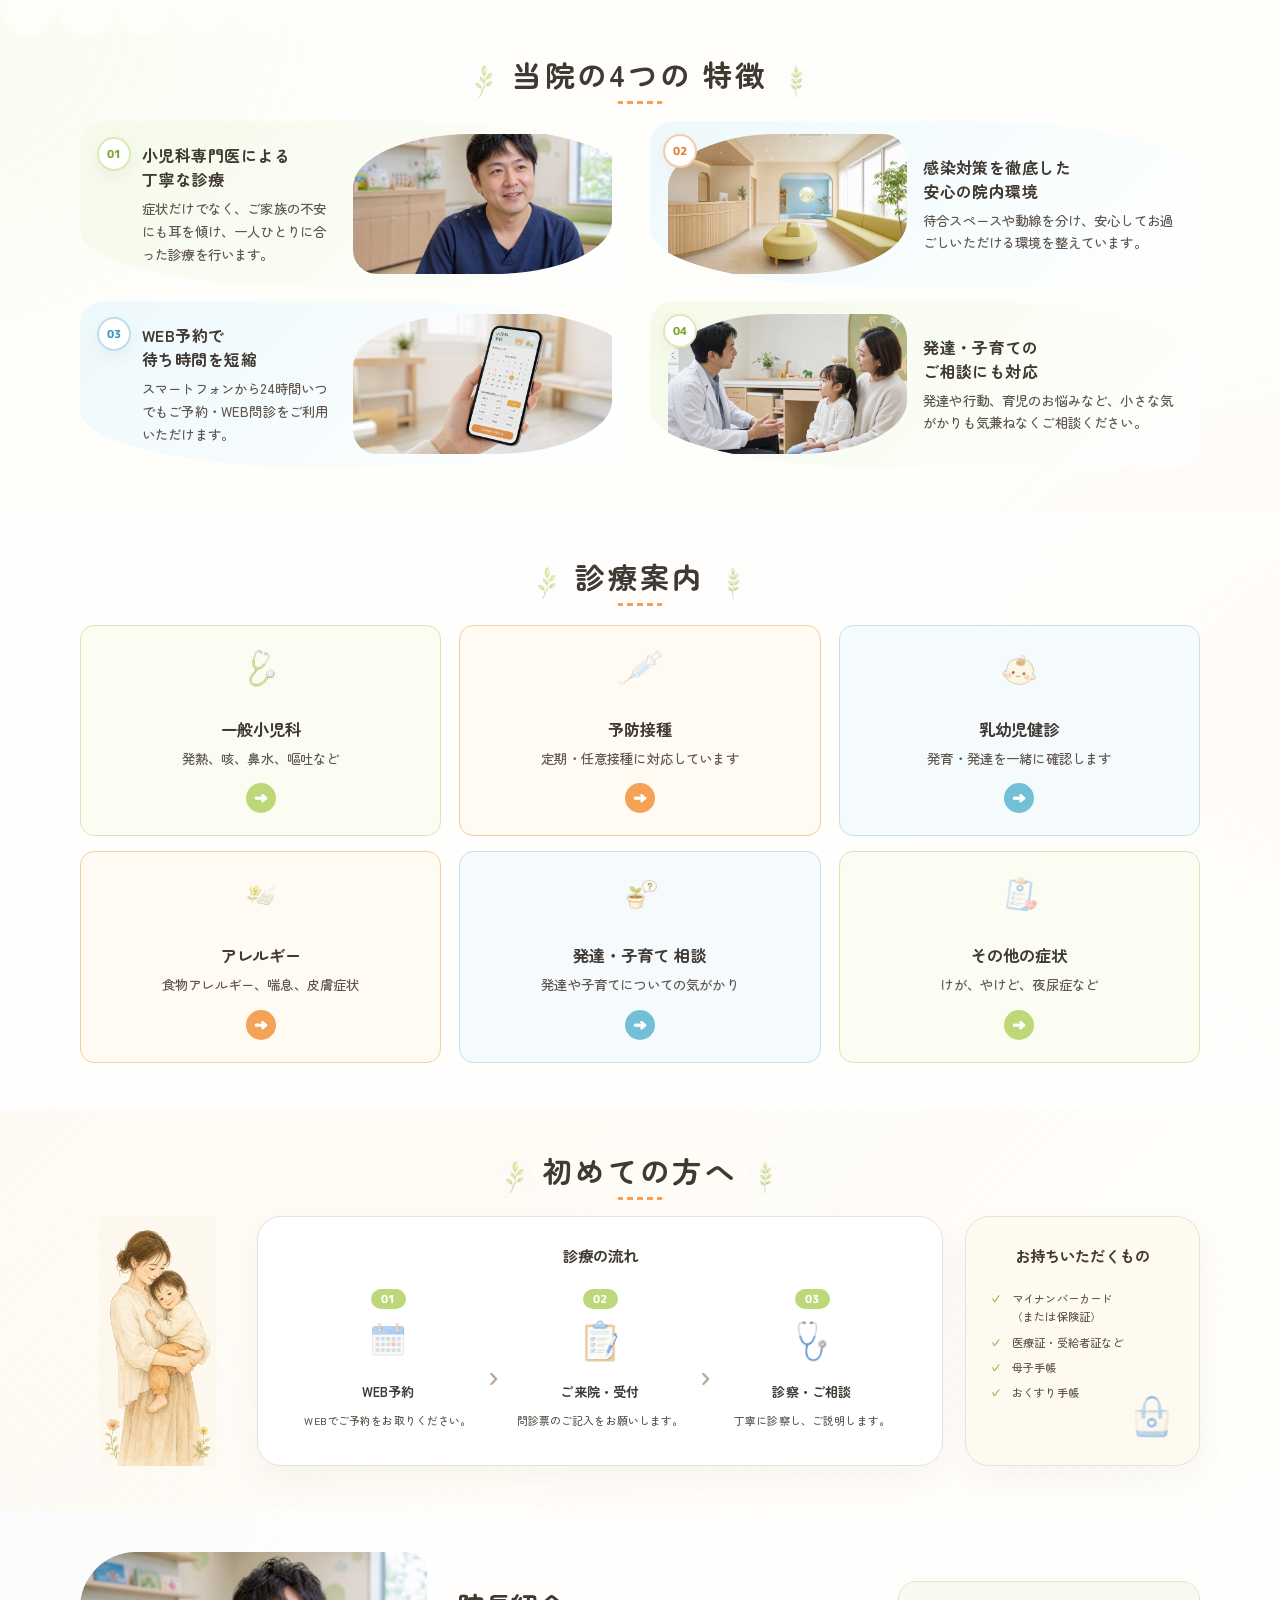
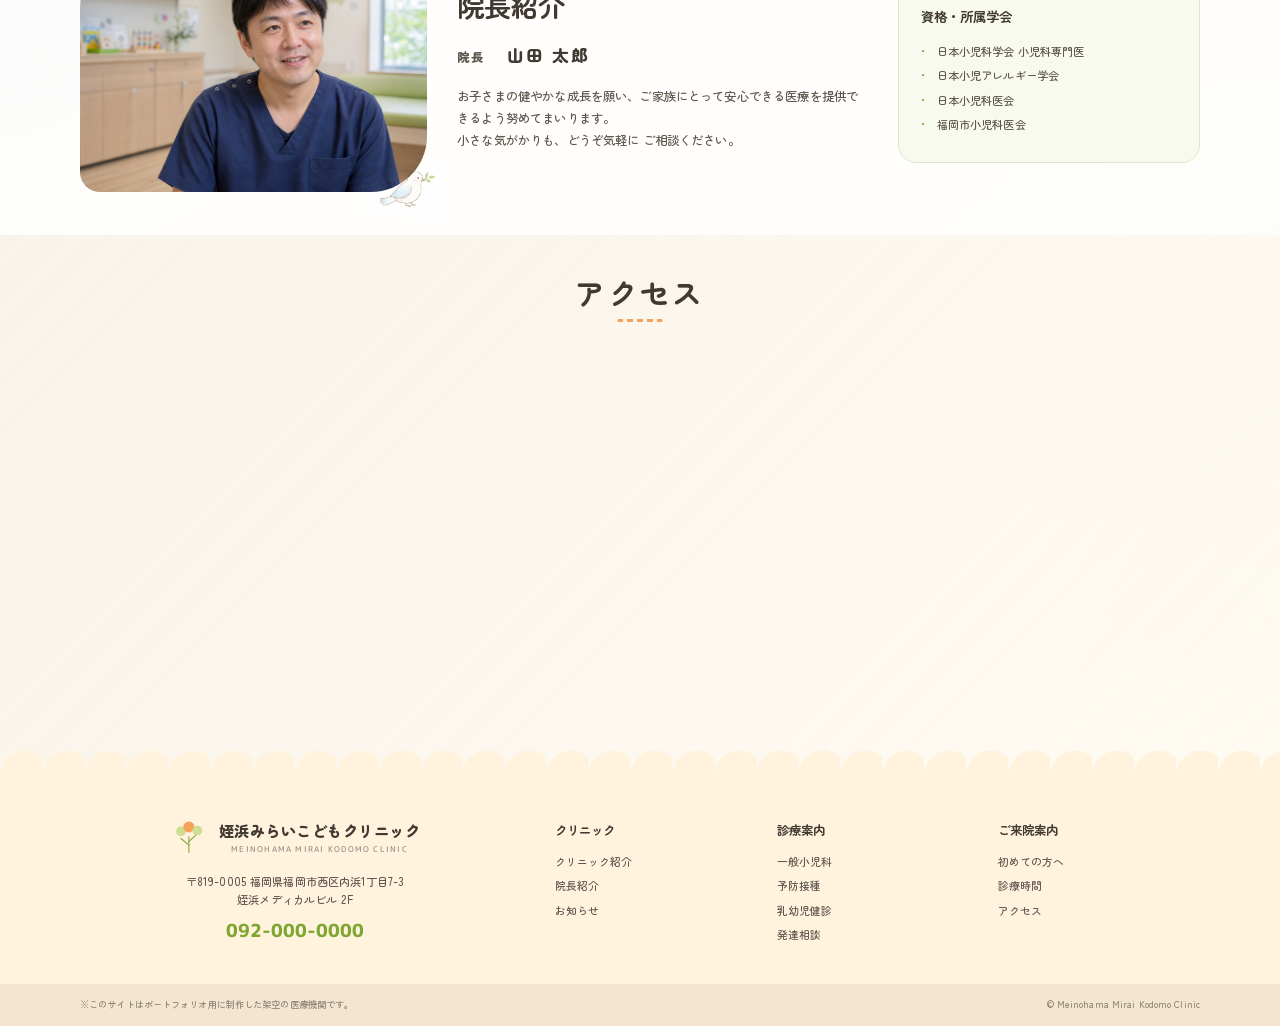
==== commit 93b7b37a: "Add files via upload" ====
--- a/index.html
+++ b/index.html
@@ -1,268 +1,693 @@
-<!DOCTYPE html>
+<!doctype html>
 <html lang="ja">
-<head>
-  <meta charset="UTF-8">
-  <meta name="viewport" content="width=device-width, initial-scale=1.0">
-  <meta name="description" content="姪浜みらいこどもクリニックは、こどもの未来とご家族の安心に寄り添う福岡市西区姪浜の小児科です。">
-  <meta name="theme-color" content="#fffaf2">
-  <title>姪浜みらいこどもクリニック｜福岡市西区姪浜の小児科</title>
-  <link rel="canonical" href="https://kota-web-design.github.io/meinohama-mirai-kids-clinic_demo/">
-  <meta property="og:site_name" content="姪浜みらいこどもクリニック">
-  <meta property="og:type" content="website">
-  <meta property="og:title" content="姪浜みらいこどもクリニック｜福岡市西区姪浜の小児科">
-  <meta property="og:description" content="こどもの未来とご家族の安心に寄り添う、福岡市西区姪浜の小児科デモサイトです。">
-  <meta property="og:url" content="https://kota-web-design.github.io/meinohama-mirai-kids-clinic_demo/">
-  <meta property="og:image" content="https://kota-web-design.github.io/meinohama-mirai-kids-clinic_demo/img/ogp.png">
-  <meta property="og:image:width" content="1200">
-  <meta property="og:image:height" content="630">
-  <meta property="og:locale" content="ja_JP">
-  <meta name="twitter:card" content="summary_large_image">
-  <meta name="twitter:title" content="姪浜みらいこどもクリニック｜福岡市西区姪浜の小児科">
-  <meta name="twitter:description" content="こどもの未来とご家族の安心に寄り添う、福岡市西区姪浜の小児科デモサイトです。">
-  <meta name="twitter:image" content="https://kota-web-design.github.io/meinohama-mirai-kids-clinic_demo/img/ogp.png">
-  <link rel="icon" href="favicon.svg" type="image/svg+xml">
-  <link rel="apple-touch-icon" href="apple-touch-icon.png">
-  <link rel="preload" as="image" href="img/top-hero.jpg" media="(min-width: 621px)">
-  <link rel="preload" as="image" href="img/top-hero_sp.jpg" media="(max-width: 620px)">
-  <link rel="preconnect" href="https://fonts.googleapis.com">
-  <link rel="preconnect" href="https://fonts.gstatic.com" crossorigin>
-  <link href="https://fonts.googleapis.com/css2?family=M+PLUS+Rounded+1c:wght@400;500;700;800&family=Zen+Maru+Gothic:wght@400;500;700&display=swap" rel="stylesheet">
-  <link rel="stylesheet" href="style.css">
-  <script src="script.js" defer></script>
-</head>
-<body>
-  <!-- Header / Global navigation -->
-  <header class="site-header" id="top">
-    <div class="header-inner">
-      <a class="logo" href="#top" aria-label="姪浜みらいこどもクリニック トップへ">
-        <svg class="logo-mark" viewBox="0 0 64 64" aria-hidden="true">
-          <path d="M31 55V29"/><path d="M31 43 18 32M31 37l13-12"/>
-          <circle cx="18" cy="20" r="8"/><circle cx="31" cy="13" r="9"/><circle cx="45" cy="19" r="8"/>
-          <path class="bird" d="M45 9c5-4 10-2 12 1-4 0-7 2-9 5-1-3-2-4-3-6Z"/>
+  <head>
+    <meta charset="UTF-8" />
+    <meta name="viewport" content="width=device-width, initial-scale=1.0" />
+    <meta
+      name="description"
+      content="姪浜みらいこどもクリニックは、こどもの未来とご家族の安心に寄り添う福岡市西区姪浜の小児科です。"
+    />
+    <meta name="theme-color" content="#fffaf2" />
+    <title>姪浜みらいこどもクリニック｜福岡市西区姪浜の小児科</title>
+    <link rel="canonical" href="https://kota-web-design.github.io/meinohama-mirai-kids-clinic_demo/" />
+    <meta property="og:site_name" content="姪浜みらいこどもクリニック" />
+    <meta property="og:type" content="website" />
+    <meta property="og:title" content="姪浜みらいこどもクリニック｜福岡市西区姪浜の小児科" />
+    <meta
+      property="og:description"
+      content="こどもの未来とご家族の安心に寄り添う、福岡市西区姪浜の小児科デモサイトです。"
+    />
+    <meta property="og:url" content="https://kota-web-design.github.io/meinohama-mirai-kids-clinic_demo/" />
+    <meta
+      property="og:image"
+      content="https://kota-web-design.github.io/meinohama-mirai-kids-clinic_demo/img/ogp.png"
+    />
+    <meta property="og:image:width" content="1200" />
+    <meta property="og:image:height" content="630" />
+    <meta property="og:locale" content="ja_JP" />
+    <meta name="twitter:card" content="summary_large_image" />
+    <meta name="twitter:title" content="姪浜みらいこどもクリニック｜福岡市西区姪浜の小児科" />
+    <meta
+      name="twitter:description"
+      content="こどもの未来とご家族の安心に寄り添う、福岡市西区姪浜の小児科デモサイトです。"
+    />
+    <meta
+      name="twitter:image"
+      content="https://kota-web-design.github.io/meinohama-mirai-kids-clinic_demo/img/ogp.png"
+    />
+    <link rel="icon" href="favicon.svg" type="image/svg+xml" />
+    <link rel="apple-touch-icon" href="apple-touch-icon.png" />
+    <link rel="preload" as="image" href="img/top-hero.jpg" media="(min-width: 621px)" />
+    <link rel="preload" as="image" href="img/top-hero_sp.jpg" media="(max-width: 620px)" />
+    <link rel="preconnect" href="https://fonts.googleapis.com" />
+    <link rel="preconnect" href="https://fonts.gstatic.com" crossorigin />
+    <link
+      href="https://fonts.googleapis.com/css2?family=M+PLUS+Rounded+1c:wght@400;500;700;800&family=Zen+Maru+Gothic:wght@400;500;700&display=swap"
+      rel="stylesheet"
+    />
+    <link rel="stylesheet" href="style.css" />
+    <script src="script.js" defer></script>
+  </head>
+  <body>
+    <!-- Header / Global navigation -->
+    <header class="site-header" id="top">
+      <div class="header-inner">
+        <a class="logo" href="#top" aria-label="姪浜みらいこどもクリニック トップへ">
+          <svg class="logo-mark" viewBox="0 0 64 64" aria-hidden="true">
+            <path d="M31 55V29" />
+            <path d="M31 43 18 32M31 37l13-12" />
+            <circle cx="18" cy="20" r="8" />
+            <circle cx="31" cy="13" r="9" />
+            <circle cx="45" cy="19" r="8" />
+            <path class="bird" d="M45 9c5-4 10-2 12 1-4 0-7 2-9 5-1-3-2-4-3-6Z" />
+          </svg>
+          <span>
+            <strong>姪浜みらいこどもクリニック</strong>
+            <small>MEINOHAMA MIRAI KODOMO CLINIC</small>
+          </span>
+        </a>
+
+        <nav class="global-nav" id="globalNav" aria-label="メインナビゲーション">
+          <a href="about.html">クリニック紹介</a>
+          <a href="medical.html">診療案内</a>
+          <a href="vaccination.html">予防接種・健診</a>
+          <a href="first.html">初めての方へ</a>
+          <a href="access.html">アクセス</a>
+          <a href="news.html">お知らせ</a>
+        </nav>
+
+        <div class="header-actions">
+          <a class="header-phone" href="tel:0920000000" aria-label="092-000-0000に電話する">
+            <svg viewBox="0 0 24 24" aria-hidden="true">
+              <path
+                d="M22 16.92v3a2 2 0 0 1-2.18 2 19.8 19.8 0 0 1-8.63-3.07 19.5 19.5 0 0 1-6-6A19.8 19.8 0 0 1 2.12 4.18 2 2 0 0 1 4.11 2h3a2 2 0 0 1 2 1.72c.13.96.36 1.9.68 2.8a2 2 0 0 1-.45 2.11L8.07 9.9a16 16 0 0 0 6 6l1.27-1.27a2 2 0 0 1 2.11-.45c.9.32 1.84.55 2.8.68A2 2 0 0 1 22 16.92Z"
+              />
+            </svg>
+            <span>
+              <small>ポートフォリオ用デモ番号</small>
+              <strong>092-000-0000</strong>
+            </span>
+          </a>
+          <button class="booking-button js-booking" type="button">
+            <svg viewBox="0 0 24 24" aria-hidden="true">
+              <rect x="3" y="5" width="18" height="16" rx="2" />
+              <path d="M16 3v4M8 3v4M3 11h18" />
+            </svg>
+            WEB予約
+          </button>
+          <button class="menu-button menu-button-inline" type="button" aria-hidden="true" tabindex="-1">
+            <span></span>
+            <span></span>
+            <span></span>
+          </button>
+        </div>
+      </div>
+    </header>
+
+    <!-- Mobile menu trigger -->
+    <button
+      class="menu-button mobile-menu-button"
+      id="menuButton"
+      type="button"
+      aria-label="メニューを開く"
+      aria-controls="globalNav"
+      aria-expanded="false"
+    >
+      <span></span>
+      <span></span>
+      <span></span>
+    </button>
+
+    <main>
+      <!-- First view -->
+      <section class="hero">
+        <picture class="hero-art" aria-hidden="true">
+          <source media="(max-width: 620px)" srcset="img/top-hero_sp.jpg" />
+          <img src="img/top-hero.jpg" alt="" width="1672" height="941" decoding="async" fetchpriority="high" />
+        </picture>
+        <div class="hero-copy reveal">
+          <h1>
+            <span>こどもの未来に、</span>
+            <span>やさしい医療を。</span>
+          </h1>
+          <p class="hero-lead">
+            お子さま一人ひとりに寄り添い、
+            <br />
+            ご家族の安心を支える
+            <br />
+            地域のかかりつけ医をめざします。
+          </p>
+        </div>
+      </section>
+
+      <!-- Quick action links -->
+      <section class="quick-links section-shell" aria-label="受診案内のショートカット">
+        <button class="quick-card quick-orange js-booking reveal" type="button">
+          <span class="quick-icon"><img src="icons/web/quick-booking.png" alt="" width="256" height="256" /></span>
+          <span>
+            <strong>WEB予約</strong>
+            <small>24時間いつでもご予約いただけます</small>
+          </span>
+          <i>→</i>
+        </button>
+        <a class="quick-card quick-green reveal" href="first.html">
+          <span class="quick-icon"><img src="icons/web/quick-first-visit.png" alt="" width="256" height="256" /></span>
+          <span>
+            <strong>初めての方へ</strong>
+            <small>
+              初診時の流れや持ち物を
+              <br class="sp-only" />
+              ご案内します
+            </small>
+          </span>
+          <i>→</i>
+        </a>
+        <a class="quick-card quick-blue reveal" href="vaccination.html">
+          <span class="quick-icon"><img src="icons/web/quick-vaccination.png" alt="" width="256" height="256" /></span>
+          <span>
+            <strong>予防接種・乳幼児健診</strong>
+            <small>接種時期や健診内容をご案内します</small>
+          </span>
+          <i>→</i>
+        </a>
+      </section>
+
+      <!-- News summary -->
+      <section class="news section-pad" id="news">
+        <div class="container news-box reveal">
+          <img class="news-bird" src="icons/deco-bird-flying.jpg" alt="" width="180" height="120" aria-hidden="true" />
+          <div class="news-heading">
+            <p class="section-en">INFORMATION</p>
+            <h2>お知らせ</h2>
+            <svg viewBox="0 0 60 70" aria-hidden="true">
+              <path d="M30 67V26M30 48c-15-3-23-12-24-25 15 0 24 9 24 25ZM31 36c15-4 23-14 22-27-15 1-23 11-22 27Z" />
+            </svg>
+          </div>
+          <div class="news-list">
+            <a href="news.html#news-20250507">
+              <time datetime="2025-05-07">2025.05.07</time>
+              <span class="tag tag-orange">お知らせ</span>
+              <strong>6月の診療体制のお知らせ</strong>
+              <i>›</i>
+            </a>
+            <a href="news.html#news-20250425">
+              <time datetime="2025-04-25">2025.04.25</time>
+              <span class="tag tag-blue">予防接種</span>
+              <strong>麻しん風しん（MR）ワクチンの供給について</strong>
+              <i>›</i>
+            </a>
+            <a href="news.html#news-20250410">
+              <time datetime="2025-04-10">2025.04.10</time>
+              <span class="tag tag-green">コラム</span>
+              <strong>子どもの熱、受診の目安について</strong>
+              <i>›</i>
+            </a>
+          </div>
+          <a class="text-link" href="news.html">
+            一覧を見る
+            <span>→</span>
+          </a>
+        </div>
+      </section>
+
+      <!-- Consultation hours -->
+      <section class="schedule section-pad" id="schedule">
+        <div class="container">
+          <div class="section-title schedule-title reveal">
+            <p class="section-en">CONSULTATION HOURS</p>
+            <h2>診療時間</h2>
+            <p>一般診療は当日の順番予約、予防接種・健診は<br class="sp-only" />時間予約で受け付けています。</p>
+          </div>
+          <div class="schedule-layout">
+            <div class="schedule-table-wrap reveal">
+              <div class="schedule-legend">
+                <span>
+                  <i class="dot dot-green"></i>
+                  一般診療
+                </span>
+                <span>
+                  <i class="dot dot-blue"></i>
+                  予防接種・健診（予約制）
+                </span>
+              </div>
+              <table class="schedule-table">
+                <thead>
+                  <tr>
+                    <th>診療時間</th>
+                    <th>月</th>
+                    <th>火</th>
+                    <th>水</th>
+                    <th>木</th>
+                    <th>金</th>
+                    <th>土</th>
+                    <th>日・祝</th>
+                  </tr>
+                </thead>
+                <tbody>
+                  <tr>
+                    <th>9:00–12:00</th>
+                    <td>●</td>
+                    <td>●</td>
+                    <td>●</td>
+                    <td>●</td>
+                    <td>●</td>
+                    <td>●</td>
+                    <td>–</td>
+                  </tr>
+                  <tr class="vaccine-row">
+                    <th>14:00–15:00</th>
+                    <td>●</td>
+                    <td>●</td>
+                    <td>●</td>
+                    <td>●</td>
+                    <td>●</td>
+                    <td>●</td>
+                    <td>–</td>
+                  </tr>
+                  <tr>
+                    <th>15:30–18:00</th>
+                    <td>●</td>
+                    <td>●</td>
+                    <td>●</td>
+                    <td>●</td>
+                    <td>●</td>
+                    <td><small>14時まで</small></td>
+                    <td>–</td>
+                  </tr>
+                </tbody>
+              </table>
+              <p class="schedule-note">
+                休診日：日曜・祝日
+                <br />
+                ※最終受付は診療終了の15分前です。<br>
+                急な体調不良は、お電話でご相談ください。
+              </p>
+            </div>
+            <aside class="reservation-card reveal">
+              <span class="round-icon">
+                <svg viewBox="0 0 24 24">
+                  <rect x="3" y="5" width="18" height="16" rx="2" />
+                  <path d="M16 3v4M8 3v4M3 11h18" />
+                </svg>
+              </span>
+              <p>
+                当日順番予約も
+                <br />
+                ご利用いただけます
+              </p>
+              <button class="button button-orange js-booking" type="button">WEB予約</button>
+              <hr />
+              <small>お電話でのお問い合わせ</small>
+              <a href="tel:0920000000">092-000-0000</a>
+            </aside>
+          </div>
+        </div>
+      </section>
+
+      <!-- Clinic features -->
+      <section class="features section-pad" id="about">
+        <div class="cloud-top" aria-hidden="true"></div>
+        <div class="container">
+          <div class="section-title is-decorated reveal">
+            <p class="section-en">OUR FEATURES</p>
+            <h2>
+              当院の4つの
+              <br class="sp-only" />
+              特徴
+            </h2>
+            <p>お子さまとご家族が、いつでも安心して頼れるクリニックへ。</p>
+          </div>
+          <div class="feature-grid">
+            <article class="feature-card reveal">
+              <span class="feature-number">01</span>
+              <div class="feature-image feature-doctor"></div>
+              <div>
+                <h3>
+                  小児科専門医による
+                  <br />
+                  丁寧な診療
+                </h3>
+                <p>症状だけでなく、ご家族の不安にも耳を傾け、一人ひとりに合った診療を行います。</p>
+              </div>
+            </article>
+            <article class="feature-card reveal">
+              <span class="feature-number orange">02</span>
+              <div class="feature-image feature-interior"></div>
+              <div>
+                <h3>
+                  感染対策を徹底した
+                  <br />
+                  安心の院内環境
+                </h3>
+                <p>待合スペースや動線を分け、安心してお過ごしいただける環境を整えています。</p>
+              </div>
+            </article>
+            <article class="feature-card reveal">
+              <span class="feature-number blue">03</span>
+              <div class="feature-image feature-phone"></div>
+              <div>
+                <h3>
+                  WEB予約で
+                  <br />
+                  待ち時間を短縮
+                </h3>
+                <p>スマートフォンから24時間いつでもご予約・WEB問診をご利用いただけます。</p>
+              </div>
+            </article>
+            <article class="feature-card reveal">
+              <span class="feature-number">04</span>
+              <div class="feature-image feature-consultation"></div>
+              <div>
+                <h3>
+                  発達・子育ての
+                  <br />
+                  ご相談にも対応
+                </h3>
+                <p>発達や行動、育児のお悩みなど、小さな気がかりも気兼ねなくご相談ください。</p>
+              </div>
+            </article>
+          </div>
+        </div>
+      </section>
+
+      <!-- Medical services -->
+      <section class="medical section-pad" id="medical">
+        <div class="container">
+          <div class="section-title is-decorated reveal">
+            <p class="section-en">MEDICAL SERVICES</p>
+            <h2>診療案内</h2>
+            <p>お子さまの健やかな成長を、さまざまな角度から支えます。</p>
+          </div>
+          <div class="service-grid">
+            <a class="service-card reveal" href="medical.html#general">
+              <span class="service-icon">
+                <img src="icons/web/medical-general.png" alt="" width="256" height="256" />
+              </span>
+              <h3>一般小児科</h3>
+              <p>発熱、咳、鼻水、嘔吐など</p>
+              <i>→</i>
+            </a>
+            <a class="service-card reveal" id="vaccination" href="vaccination.html#vaccine">
+              <span class="service-icon">
+                <img src="icons/web/medical-vaccination.png" alt="" width="256" height="256" />
+              </span>
+              <h3>予防接種</h3>
+              <p>定期・任意接種に対応しています</p>
+              <i>→</i>
+            </a>
+            <a class="service-card reveal" href="vaccination.html#checkup">
+              <span class="service-icon">
+                <img src="icons/web/medical-checkup.png" alt="" width="256" height="256" />
+              </span>
+              <h3>乳幼児健診</h3>
+              <p>発育・発達を一緒に確認します</p>
+              <i>→</i>
+            </a>
+            <a class="service-card reveal" href="medical.html#allergy">
+              <span class="service-icon">
+                <img src="icons/web/medical-allergy.png" alt="" width="256" height="256" />
+              </span>
+              <h3>アレルギー</h3>
+              <p>食物アレルギー、喘息、皮膚症状</p>
+              <i>→</i>
+            </a>
+            <a class="service-card reveal" href="medical.html#development">
+              <span class="service-icon">
+                <img src="icons/web/medical-development.png" alt="" width="256" height="256" />
+              </span>
+              <h3>
+                発達・子育て
+                <br class="sp-only" />
+                相談
+              </h3>
+              <p>発達や子育てについての気がかり</p>
+              <i>→</i>
+            </a>
+            <a class="service-card reveal" href="medical.html#other">
+              <span class="service-icon">
+                <img src="icons/web/medical-other.png" alt="" width="256" height="256" />
+              </span>
+              <h3>その他の症状</h3>
+              <p>けが、やけど、夜尿症など</p>
+              <i>→</i>
+            </a>
+          </div>
+        </div>
+      </section>
+
+      <!-- First visit guide -->
+      <section class="first-visit section-pad" id="first">
+        <div class="container">
+          <div class="section-title is-decorated reveal">
+            <p class="section-en">FIRST VISIT</p>
+            <h2>初めての方へ</h2>
+            <p>はじめての受診も、迷わず安心してご来院いただけるように。</p>
+          </div>
+          <div class="first-layout">
+            <div class="parent-illustration reveal" aria-hidden="true">
+              <div class="parent-head"></div>
+              <div class="child-head"></div>
+              <div class="parent-body"></div>
+              <span>✿</span>
+            </div>
+            <div class="visit-flow reveal">
+              <h3>診療の流れ</h3>
+              <ol>
+                <li>
+                  <span>01</span>
+                  <i><img src="icons/web/flow-booking.png" alt="" width="256" height="256" /></i>
+                  <strong>WEB予約</strong>
+                  <p>WEBでご予約をお取りください。</p>
+                </li>
+                <li>
+                  <span>02</span>
+                  <i><img src="icons/web/flow-reception.png" alt="" width="256" height="256" /></i>
+                  <strong>ご来院・受付</strong>
+                  <p>問診票のご記入をお願いします。</p>
+                </li>
+                <li>
+                  <span>03</span>
+                  <i><img src="icons/web/flow-consultation.png" alt="" width="256" height="256" /></i>
+                  <strong>診察・ご相談</strong>
+                  <p>丁寧に診察し、ご説明します。</p>
+                </li>
+              </ol>
+            </div>
+            <aside class="belongings reveal">
+              <h3>お持ちいただくもの</h3>
+              <ul>
+                <li>マイナンバーカード（または保険証）</li>
+                <li>医療証・受給者証など</li>
+                <li>母子手帳</li>
+                <li>おくすり手帳</li>
+              </ul>
+              <img class="bag" src="icons/web/visit-bag.png" alt="" width="256" height="256" aria-hidden="true" />
+            </aside>
+          </div>
+        </div>
+      </section>
+
+      <!-- Doctor greeting -->
+      <section class="doctor section-pad">
+        <div class="container doctor-card reveal">
+          <img
+            class="doctor-bird"
+            src="icons/deco-bird-perched.jpg"
+            alt=""
+            width="180"
+            height="120"
+            aria-hidden="true"
+          />
+          <div class="doctor-photo" role="img" aria-label="院長 山田太郎のイメージ"></div>
+          <div class="doctor-message">
+            <p class="section-en">GREETING</p>
+            <h2>院長紹介</h2>
+            <p class="doctor-name">
+              <small>院長</small>
+              山田 太郎
+            </p>
+            <p>
+              お子さまの健やかな成長を願い、<br class="sp-only" />ご家族にとって安心できる医療を<br class="sp-only" />提供できるよう努めてまいります。<br>
+              小さな気がかりも、どうぞ気軽に<br class="sp-only" />
+              ご相談ください。
+            </p>
+            <a class="text-button" href="about.html#doctor">
+              院長・クリニックについて
+              <span>→</span>
+            </a>
+          </div>
+          <div class="credentials">
+            <h3>資格・所属学会</h3>
+            <ul>
+              <li>日本小児科学会 小児科専門医</li>
+              <li>日本小児アレルギー学会</li>
+              <li>日本小児科医会</li>
+              <li>福岡市小児科医会</li>
+            </ul>
+          </div>
+        </div>
+      </section>
+
+      <!-- Access summary -->
+      <section class="access section-pad" id="access">
+        <div class="container">
+          <div class="section-title reveal">
+            <p class="section-en">ACCESS</p>
+            <h2>アクセス</h2>
+          </div>
+          <div class="access-card reveal">
+            <div class="map-art" role="img" aria-label="ポートフォリオ用の架空地図">
+              <span class="rail"></span>
+              <span class="road road-one"></span>
+              <span class="road road-two"></span>
+              <span class="map-station">姪浜駅</span>
+              <span class="map-school">小学校</span>
+              <span class="map-park">公園</span>
+              <span class="map-pin">
+                <i></i>
+                <span>
+                  デモクリニック
+                  <br />
+                  <small>架空住所</small>
+                </span>
+              </span>
+            </div>
+            <div class="access-info">
+              <h3>
+                姪浜みらい
+                <br class="sp-only" />
+                こどもクリニック
+              </h3>
+              <dl>
+                <div>
+                  <dt>住所</dt>
+                  <dd>
+                    〒819-0005
+                    <br />
+                    福岡県福岡市西区内浜1丁目7-3
+                    <br />
+                    姪浜メディカルビル 2F
+                  </dd>
+                </div>
+                <div>
+                  <dt>電車</dt>
+                  <dd>地下鉄空港線「姪浜駅」より徒歩5分</dd>
+                </div>
+                <div>
+                  <dt>お車</dt>
+                  <dd>専用駐車場 8台完備</dd>
+                </div>
+              </dl>
+              <p class="demo-map-note">
+                ※住所・地図はポートフォリオ用の架空設定です。実在の医療機関・施設とは関係ありません。
+              </p>
+              <div class="access-buttons">
+                <span class="button button-outline demo-map-disabled" aria-disabled="true">Google Map（デモ）</span>
+                <button class="button button-orange js-booking" type="button">WEB予約</button>
+              </div>
+            </div>
+          </div>
+        </div>
+      </section>
+    </main>
+
+    <!-- Footer -->
+    <footer class="site-footer">
+      <div class="footer-wave" aria-hidden="true"></div>
+      <div class="container footer-main">
+        <div class="footer-clinic">
+          <a class="logo footer-logo" href="#top">
+            <svg class="logo-mark" viewBox="0 0 64 64" aria-hidden="true">
+              <path d="M31 55V29" />
+              <path d="M31 43 18 32M31 37l13-12" />
+              <circle cx="18" cy="20" r="8" />
+              <circle cx="31" cy="13" r="9" />
+              <circle cx="45" cy="19" r="8" />
+            </svg>
+            <span>
+              <strong>姪浜みらいこどもクリニック</strong>
+              <small>MEINOHAMA MIRAI KODOMO CLINIC</small>
+            </span>
+          </a>
+          <p>
+            〒819-0005 福岡県福岡市西区内浜1丁目7-3
+            <br />
+            姪浜メディカルビル 2F
+          </p>
+          <a class="footer-phone" href="tel:0920000000">092-000-0000</a>
+        </div>
+        <div class="footer-nav">
+          <div>
+            <h3>クリニック</h3>
+            <a href="about.html">クリニック紹介</a>
+            <a href="about.html#doctor">院長紹介</a>
+            <a href="news.html">お知らせ</a>
+          </div>
+          <div>
+            <h3>診療案内</h3>
+            <a href="medical.html#general">一般小児科</a>
+            <a href="vaccination.html#vaccine">予防接種</a>
+            <a href="vaccination.html#checkup">乳幼児健診</a>
+            <a href="medical.html#development">発達相談</a>
+          </div>
+          <div>
+            <h3>ご来院案内</h3>
+            <a href="first.html">初めての方へ</a>
+            <a href="#schedule">診療時間</a>
+            <a href="access.html">アクセス</a>
+          </div>
+        </div>
+        <div class="footer-booking">
+          <p>
+            24時間いつでも
+            <br />
+            ご予約いただけます
+          </p>
+          <button class="button button-orange js-booking" type="button">WEB予約</button>
+        </div>
+      </div>
+      <div class="footer-bottom">
+        <p>※このサイトはポートフォリオ用に制作した架空の医療機関です。</p>
+        <p>© Meinohama Mirai Kodomo Clinic</p>
+      </div>
+    </footer>
+
+    <!-- Fixed mobile CTA -->
+    <div class="mobile-actions" aria-label="お問い合わせ">
+      <a href="tel:0920000000">
+        <svg viewBox="0 0 24 24">
+          <path
+            d="M22 16.92v3a2 2 0 0 1-2.18 2 19.8 19.8 0 0 1-8.63-3.07 19.5 19.5 0 0 1-6-6A19.8 19.8 0 0 1 2.12 4.18 2 2 0 0 1 4.11 2h3a2 2 0 0 1 2 1.72"
+          />
         </svg>
-        <span><strong>姪浜みらいこどもクリニック</strong><small>MEINOHAMA MIRAI KODOMO CLINIC</small></span>
+        デモ電話
       </a>
-
-      <nav class="global-nav" id="globalNav" aria-label="メインナビゲーション">
-        <a href="about.html">クリニック紹介</a>
-        <a href="medical.html">診療案内</a>
-        <a href="vaccination.html">予防接種・健診</a>
-        <a href="first.html">初めての方へ</a>
-        <a href="access.html">アクセス</a>
-        <a href="news.html">お知らせ</a>
-      </nav>
-
-      <div class="header-actions">
-        <a class="header-phone" href="tel:0920000000" aria-label="092-000-0000に電話する">
-          <svg viewBox="0 0 24 24" aria-hidden="true"><path d="M22 16.92v3a2 2 0 0 1-2.18 2 19.8 19.8 0 0 1-8.63-3.07 19.5 19.5 0 0 1-6-6A19.8 19.8 0 0 1 2.12 4.18 2 2 0 0 1 4.11 2h3a2 2 0 0 1 2 1.72c.13.96.36 1.9.68 2.8a2 2 0 0 1-.45 2.11L8.07 9.9a16 16 0 0 0 6 6l1.27-1.27a2 2 0 0 1 2.11-.45c.9.32 1.84.55 2.8.68A2 2 0 0 1 22 16.92Z"/></svg>
-          <span><small>ポートフォリオ用デモ番号</small><strong>092-000-0000</strong></span>
-        </a>
-        <button class="booking-button js-booking" type="button">
-          <svg viewBox="0 0 24 24" aria-hidden="true"><rect x="3" y="5" width="18" height="16" rx="2"/><path d="M16 3v4M8 3v4M3 11h18"/></svg>
-          WEB予約
-        </button>
-        <button class="menu-button menu-button-inline" type="button" aria-hidden="true" tabindex="-1">
-          <span></span><span></span><span></span>
-        </button>
-      </div>
+      <button class="js-booking" type="button">
+        <svg viewBox="0 0 24 24">
+          <rect x="3" y="5" width="18" height="16" rx="2" />
+          <path d="M16 3v4M8 3v4M3 11h18" />
+        </svg>
+        WEB予約
+      </button>
     </div>
-  </header>
-
-  <!-- Mobile menu trigger -->
-  <button class="menu-button mobile-menu-button" id="menuButton" type="button" aria-label="メニューを開く" aria-controls="globalNav" aria-expanded="false">
-    <span></span><span></span><span></span>
-  </button>
-
-  <main>
-    <!-- First view -->
-    <section class="hero">
-      <picture class="hero-art" aria-hidden="true">
-        <source media="(max-width: 620px)" srcset="img/top-hero_sp.jpg">
-        <img src="img/top-hero.jpg" alt="" width="1672" height="941" decoding="async" fetchpriority="high">
-      </picture>
-      <div class="hero-copy reveal">
-        <h1><span>こどもの未来に、</span><span>やさしい医療を。</span></h1>
-        <p class="hero-lead">お子さま一人ひとりに寄り添い、<br>ご家族の安心を支える<br>地域のかかりつけ医をめざします。</p>
-      </div>
-    </section>
-
-    <!-- Quick action links -->
-    <section class="quick-links section-shell" aria-label="受診案内のショートカット">
-      <button class="quick-card quick-orange js-booking reveal" type="button">
-        <span class="quick-icon"><img src="icons/web/quick-booking.png" alt="" width="256" height="256"></span>
-        <span><strong>WEB予約</strong><small>24時間いつでもご予約いただけます</small></span><i>→</i>
-      </button>
-      <a class="quick-card quick-green reveal" href="first.html">
-        <span class="quick-icon"><img src="icons/web/quick-first-visit.png" alt="" width="256" height="256"></span>
-        <span><strong>初めての方へ</strong><small>初診時の流れや持ち物を<br class="sp-only">ご案内します</small></span><i>→</i>
-      </a>
-      <a class="quick-card quick-blue reveal" href="vaccination.html">
-        <span class="quick-icon"><img src="icons/web/quick-vaccination.png" alt="" width="256" height="256"></span>
-        <span><strong>予防接種・乳幼児健診</strong><small>接種時期や健診内容をご案内します</small></span><i>→</i>
-      </a>
-    </section>
-
-    <!-- News summary -->
-    <section class="news section-pad" id="news">
-      <div class="container news-box reveal">
-        <img class="news-bird" src="icons/deco-bird-flying.jpg" alt="" width="180" height="120" aria-hidden="true">
-        <div class="news-heading">
-          <p class="section-en">INFORMATION</p><h2>お知らせ</h2>
-          <svg viewBox="0 0 60 70" aria-hidden="true"><path d="M30 67V26M30 48c-15-3-23-12-24-25 15 0 24 9 24 25ZM31 36c15-4 23-14 22-27-15 1-23 11-22 27Z"/></svg>
-        </div>
-        <div class="news-list">
-          <a href="news.html#news-20250507"><time datetime="2025-05-07">2025.05.07</time><span class="tag tag-orange">お知らせ</span><strong>6月の診療体制のお知らせ</strong><i>›</i></a>
-          <a href="news.html#news-20250425"><time datetime="2025-04-25">2025.04.25</time><span class="tag tag-blue">予防接種</span><strong>麻しん風しん（MR）ワクチンの供給について</strong><i>›</i></a>
-          <a href="news.html#news-20250410"><time datetime="2025-04-10">2025.04.10</time><span class="tag tag-green">コラム</span><strong>子どもの熱、受診の目安について</strong><i>›</i></a>
-        </div>
-        <a class="text-link" href="news.html">一覧を見る <span>→</span></a>
-      </div>
-    </section>
-
-    <!-- Consultation hours -->
-    <section class="schedule section-pad" id="schedule">
-      <div class="container">
-        <div class="section-title schedule-title reveal"><p class="section-en">CONSULTATION HOURS</p><h2>診療時間</h2><p>一般診療は当日の順番予約、予防接種・健診は時間予約で受け付けています。</p></div>
-        <div class="schedule-layout">
-          <div class="schedule-table-wrap reveal">
-            <div class="schedule-legend"><span><i class="dot dot-green"></i>一般診療</span><span><i class="dot dot-blue"></i>予防接種・健診（予約制）</span></div>
-            <table class="schedule-table">
-              <thead><tr><th>診療時間</th><th>月</th><th>火</th><th>水</th><th>木</th><th>金</th><th>土</th><th>日・祝</th></tr></thead>
-              <tbody>
-                <tr><th>9:00–12:00</th><td>●</td><td>●</td><td>●</td><td>●</td><td>●</td><td>●</td><td>–</td></tr>
-                <tr class="vaccine-row"><th>14:00–15:00</th><td>●</td><td>●</td><td>●</td><td>●</td><td>●</td><td>●</td><td>–</td></tr>
-                <tr><th>15:30–18:00</th><td>●</td><td>●</td><td>●</td><td>●</td><td>●</td><td><small>14時まで</small></td><td>–</td></tr>
-              </tbody>
-            </table>
-            <p class="schedule-note">休診日：日曜・祝日<br>※最終受付は診療終了の15分前です。急な体調不良は、お電話でご相談ください。</p>
-          </div>
-          <aside class="reservation-card reveal">
-            <span class="round-icon"><svg viewBox="0 0 24 24"><rect x="3" y="5" width="18" height="16" rx="2"/><path d="M16 3v4M8 3v4M3 11h18"/></svg></span>
-            <p>当日順番予約も<br>ご利用いただけます</p>
-            <button class="button button-orange js-booking" type="button">WEB予約</button>
-            <hr>
-            <small>お電話でのお問い合わせ</small>
-            <a href="tel:0920000000">092-000-0000</a>
-          </aside>
-        </div>
-      </div>
-    </section>
-
-    <!-- Clinic features -->
-    <section class="features section-pad" id="about">
-      <div class="cloud-top" aria-hidden="true"></div>
-      <div class="container">
-        <div class="section-title is-decorated reveal"><p class="section-en">OUR FEATURES</p><h2>当院の4つの<br class="sp-only">特徴</h2><p>お子さまとご家族が、いつでも安心して頼れるクリニックへ。</p></div>
-        <div class="feature-grid">
-          <article class="feature-card reveal"><span class="feature-number">01</span><div class="feature-image feature-doctor"></div><div><h3>小児科専門医による<br>丁寧な診療</h3><p>症状だけでなく、ご家族の不安にも耳を傾け、一人ひとりに合った診療を行います。</p></div></article>
-          <article class="feature-card reveal"><span class="feature-number orange">02</span><div class="feature-image feature-interior"></div><div><h3>感染対策を徹底した<br>安心の院内環境</h3><p>待合スペースや動線を分け、安心してお過ごしいただける環境を整えています。</p></div></article>
-          <article class="feature-card reveal"><span class="feature-number blue">03</span><div class="feature-image feature-phone"></div><div><h3>WEB予約で<br>待ち時間を短縮</h3><p>スマートフォンから24時間いつでもご予約・WEB問診をご利用いただけます。</p></div></article>
-          <article class="feature-card reveal"><span class="feature-number">04</span><div class="feature-image feature-consultation"></div><div><h3>発達・子育ての<br>ご相談にも対応</h3><p>発達や行動、育児のお悩みなど、小さな気がかりも気兼ねなくご相談ください。</p></div></article>
-        </div>
-      </div>
-    </section>
-
-    <!-- Medical services -->
-    <section class="medical section-pad" id="medical">
-      <div class="container">
-        <div class="section-title is-decorated reveal"><p class="section-en">MEDICAL SERVICES</p><h2>診療案内</h2><p>お子さまの健やかな成長を、さまざまな角度から支えます。</p></div>
-        <div class="service-grid">
-          <a class="service-card reveal" href="medical.html#general"><span class="service-icon"><img src="icons/web/medical-general.png" alt="" width="256" height="256"></span><h3>一般小児科</h3><p>発熱、咳、鼻水、嘔吐など</p><i>→</i></a>
-          <a class="service-card reveal" id="vaccination" href="vaccination.html#vaccine"><span class="service-icon"><img src="icons/web/medical-vaccination.png" alt="" width="256" height="256"></span><h3>予防接種</h3><p>定期・任意接種に対応しています</p><i>→</i></a>
-          <a class="service-card reveal" href="vaccination.html#checkup"><span class="service-icon"><img src="icons/web/medical-checkup.png" alt="" width="256" height="256"></span><h3>乳幼児健診</h3><p>発育・発達を一緒に確認します</p><i>→</i></a>
-          <a class="service-card reveal" href="medical.html#allergy"><span class="service-icon"><img src="icons/web/medical-allergy.png" alt="" width="256" height="256"></span><h3>アレルギー</h3><p>食物アレルギー、喘息、皮膚症状</p><i>→</i></a>
-          <a class="service-card reveal" href="medical.html#development"><span class="service-icon"><img src="icons/web/medical-development.png" alt="" width="256" height="256"></span><h3>発達・子育て<br class="sp-only">相談</h3><p>発達や子育てについての気がかり</p><i>→</i></a>
-          <a class="service-card reveal" href="medical.html#other"><span class="service-icon"><img src="icons/web/medical-other.png" alt="" width="256" height="256"></span><h3>その他の症状</h3><p>けが、やけど、夜尿症など</p><i>→</i></a>
-        </div>
-      </div>
-    </section>
-
-    <!-- First visit guide -->
-    <section class="first-visit section-pad" id="first">
-      <div class="container">
-        <div class="section-title is-decorated reveal"><p class="section-en">FIRST VISIT</p><h2>初めての方へ</h2><p>はじめての受診も、迷わず安心してご来院いただけるように。</p></div>
-        <div class="first-layout">
-          <div class="parent-illustration reveal" aria-hidden="true"><div class="parent-head"></div><div class="child-head"></div><div class="parent-body"></div><span>✿</span></div>
-          <div class="visit-flow reveal">
-            <h3>診療の流れ</h3>
-            <ol>
-              <li><span>01</span><i><img src="icons/web/flow-booking.png" alt="" width="256" height="256"></i><strong>WEB予約</strong><p>WEBでご予約をお取りください。</p></li>
-              <li><span>02</span><i><img src="icons/web/flow-reception.png" alt="" width="256" height="256"></i><strong>ご来院・受付</strong><p>問診票のご記入をお願いします。</p></li>
-              <li><span>03</span><i><img src="icons/web/flow-consultation.png" alt="" width="256" height="256"></i><strong>診察・ご相談</strong><p>丁寧に診察し、ご説明します。</p></li>
-            </ol>
-          </div>
-          <aside class="belongings reveal"><h3>お持ちいただくもの</h3><ul><li>マイナンバーカード（または保険証）</li><li>医療証・受給者証など</li><li>母子手帳</li><li>おくすり手帳</li></ul><img class="bag" src="icons/web/visit-bag.png" alt="" width="256" height="256" aria-hidden="true"></aside>
-        </div>
-      </div>
-    </section>
-
-    <!-- Doctor greeting -->
-    <section class="doctor section-pad">
-      <div class="container doctor-card reveal">
-        <img class="doctor-bird" src="icons/deco-bird-perched.jpg" alt="" width="180" height="120" aria-hidden="true">
-        <div class="doctor-photo" role="img" aria-label="院長 山田太郎のイメージ"></div>
-        <div class="doctor-message">
-          <p class="section-en">GREETING</p><h2>院長紹介</h2>
-          <p class="doctor-name"><small>院長</small> 山田 太郎</p>
-          <p>お子さまの健やかな成長を願い、<br class="sp-only">ご家族にとって安心できる医療を<br class="sp-only">提供できるよう努めてまいります。<br class="sp-only">小さな気がかりも、どうぞ気軽に<br class="sp-only">ご相談ください。</p>
-          <a class="text-button" href="about.html#doctor">院長・クリニックについて <span>→</span></a>
-        </div>
-        <div class="credentials"><h3>資格・所属学会</h3><ul><li>日本小児科学会 小児科専門医</li><li>日本小児アレルギー学会</li><li>日本小児科医会</li><li>福岡市小児科医会</li></ul></div>
-      </div>
-    </section>
-
-    <!-- Access summary -->
-    <section class="access section-pad" id="access">
-      <div class="container">
-        <div class="section-title reveal"><p class="section-en">ACCESS</p><h2>アクセス</h2></div>
-        <div class="access-card reveal">
-          <div class="map-art" role="img" aria-label="ポートフォリオ用の架空地図">
-            <span class="rail"></span><span class="road road-one"></span><span class="road road-two"></span>
-            <span class="map-station">姪浜駅</span><span class="map-school">小学校</span><span class="map-park">公園</span>
-            <span class="map-pin"><i></i><span>デモクリニック<br><small>架空住所</small></span></span>
-          </div>
-          <div class="access-info">
-            <h3>姪浜みらい<br class="sp-only">こどもクリニック</h3>
-            <dl><div><dt>住所</dt><dd>〒819-0005<br>福岡県福岡市西区内浜1丁目7-3<br>姪浜メディカルビル 2F</dd></div><div><dt>電車</dt><dd>地下鉄空港線「姪浜駅」より徒歩5分</dd></div><div><dt>お車</dt><dd>専用駐車場 8台完備</dd></div></dl>
-            <p class="demo-map-note">※住所・地図はポートフォリオ用の架空設定です。実在の医療機関・施設とは関係ありません。</p>
-            <div class="access-buttons"><span class="button button-outline demo-map-disabled" aria-disabled="true">Google Map（デモ）</span><button class="button button-orange js-booking" type="button">WEB予約</button></div>
-          </div>
-        </div>
-      </div>
-    </section>
-  </main>
-
-  <!-- Footer -->
-  <footer class="site-footer">
-    <div class="footer-wave" aria-hidden="true"></div>
-    <div class="container footer-main">
-      <div class="footer-clinic">
-        <a class="logo footer-logo" href="#top">
-          <svg class="logo-mark" viewBox="0 0 64 64" aria-hidden="true"><path d="M31 55V29"/><path d="M31 43 18 32M31 37l13-12"/><circle cx="18" cy="20" r="8"/><circle cx="31" cy="13" r="9"/><circle cx="45" cy="19" r="8"/></svg>
-          <span><strong>姪浜みらいこどもクリニック</strong><small>MEINOHAMA MIRAI KODOMO CLINIC</small></span>
-        </a>
-        <p>〒819-0005 福岡県福岡市西区内浜1丁目7-3<br>姪浜メディカルビル 2F</p><a class="footer-phone" href="tel:0920000000">092-000-0000</a>
-      </div>
-      <div class="footer-nav"><div><h3>クリニック</h3><a href="about.html">クリニック紹介</a><a href="about.html#doctor">院長紹介</a><a href="news.html">お知らせ</a></div><div><h3>診療案内</h3><a href="medical.html#general">一般小児科</a><a href="vaccination.html#vaccine">予防接種</a><a href="vaccination.html#checkup">乳幼児健診</a><a href="medical.html#development">発達相談</a></div><div><h3>ご来院案内</h3><a href="first.html">初めての方へ</a><a href="#schedule">診療時間</a><a href="access.html">アクセス</a></div></div>
-      <div class="footer-booking"><p>24時間いつでも<br>ご予約いただけます</p><button class="button button-orange js-booking" type="button">WEB予約</button></div>
-    </div>
-    <div class="footer-bottom"><p>※このサイトはポートフォリオ用に制作した架空の医療機関です。</p><p>© Meinohama Mirai Kodomo Clinic</p></div>
-  </footer>
-
-  <!-- Fixed mobile CTA -->
-  <div class="mobile-actions" aria-label="お問い合わせ">
-    <a href="tel:0920000000"><svg viewBox="0 0 24 24"><path d="M22 16.92v3a2 2 0 0 1-2.18 2 19.8 19.8 0 0 1-8.63-3.07 19.5 19.5 0 0 1-6-6A19.8 19.8 0 0 1 2.12 4.18 2 2 0 0 1 4.11 2h3a2 2 0 0 1 2 1.72"/></svg>デモ電話</a>
-    <button class="js-booking" type="button"><svg viewBox="0 0 24 24"><rect x="3" y="5" width="18" height="16" rx="2"/><path d="M16 3v4M8 3v4M3 11h18"/></svg>WEB予約</button>
-  </div>
-
-  <!-- Booking demo modal -->
-  <dialog class="booking-modal" id="bookingModal">
-    <button class="modal-close" id="modalClose" type="button" aria-label="閉じる">×</button>
-    <span class="modal-icon"><svg viewBox="0 0 24 24"><rect x="3" y="5" width="18" height="16" rx="2"/><path d="M16 3v4M8 3v4M3 11h18"/></svg></span>
-    <p class="section-en">ONLINE RESERVATION</p>
-    <h2>WEB予約</h2>
-    <p>こちらはポートフォリオ用のデモサイトです。<br>実際の予約は行われません。</p>
-    <button class="button button-orange" id="demoReserve" type="button">予約画面を体験する</button>
-  </dialog>
-</body>
+
+    <!-- Booking demo modal -->
+    <dialog class="booking-modal" id="bookingModal">
+      <button class="modal-close" id="modalClose" type="button" aria-label="閉じる">×</button>
+      <span class="modal-icon">
+        <svg viewBox="0 0 24 24">
+          <rect x="3" y="5" width="18" height="16" rx="2" />
+          <path d="M16 3v4M8 3v4M3 11h18" />
+        </svg>
+      </span>
+      <p class="section-en">ONLINE RESERVATION</p>
+      <h2>WEB予約</h2>
+      <p>
+        こちらはポートフォリオ用のデモサイトです。
+        <br />
+        実際の予約は行われません。
+      </p>
+      <button class="button button-orange" id="demoReserve" type="button">予約画面を体験する</button>
+    </dialog>
+  </body>
 </html>
--- a/style.css
+++ b/style.css
@@ -1,3 +1,7 @@
+/* ==========================================================================
+   Design tokens / base
+   ========================================================================== */
+
 :root {
   --ivory: #fffaf2;
   --cream: #fff4df;
@@ -11,612 +15,4076 @@
   --muted: #766e65;
   --line: #e9e1d5;
   --white: #fff;
-  --shadow: 0 18px 50px rgba(89, 74, 51, .09);
+  --shadow: 0 18px 50px rgba(89, 74, 51, 0.09);
   --radius-sm: 16px;
   --radius-md: 28px;
   --radius-lg: 48px;
   --container: 1180px;
 }
 
-*, *::before, *::after { box-sizing: border-box; }
-html { scroll-behavior: smooth; scroll-padding-top: 110px; }
-body { position: relative; margin: 0; color: var(--ink); background: #fffdf9; font-family: "Zen Maru Gothic", "M PLUS Rounded 1c", sans-serif; font-size: 16px; line-height: 1.9; -webkit-font-smoothing: antialiased; }
-body::before { content: ""; position: fixed; z-index: 9999; inset: 0; pointer-events: none; opacity: .038; mix-blend-mode: multiply; background-image: url("data:image/svg+xml,%3Csvg xmlns='http://www.w3.org/2000/svg' width='180' height='180' viewBox='0 0 180 180'%3E%3Cfilter id='paper'%3E%3CfeTurbulence type='fractalNoise' baseFrequency='.78' numOctaves='3' seed='8' stitchTiles='stitch'/%3E%3C/filter%3E%3Crect width='100%25' height='100%25' filter='url(%23paper)' opacity='.55'/%3E%3C/svg%3E"); }
-body.menu-open { overflow: hidden; }
-main { position: relative; isolation: isolate; overflow: hidden; background: linear-gradient(180deg, rgba(255,255,255,.76), rgba(255,253,248,.9)); }
-main::before { content: ""; position: absolute; z-index: 0; inset: 0; pointer-events: none; background: radial-gradient(ellipse 640px 480px at -8% 7%, rgba(245,161,87,.10), transparent 72%), radial-gradient(ellipse 760px 560px at 108% 19%, rgba(114,191,214,.10), transparent 72%), radial-gradient(ellipse 700px 520px at -10% 39%, rgba(189,216,120,.10), transparent 72%), radial-gradient(ellipse 720px 520px at 108% 57%, rgba(245,161,87,.075), transparent 72%), radial-gradient(ellipse 760px 560px at -8% 77%, rgba(114,191,214,.085), transparent 72%), radial-gradient(ellipse 680px 500px at 105% 91%, rgba(189,216,120,.09), transparent 72%); }
-main > section { position: relative; z-index: 1; }
-a { color: inherit; text-decoration: none; }
-button, input { font: inherit; }
-button { color: inherit; }
-img, svg { display: block; max-width: 100%; }
-svg { fill: none; stroke: currentColor; stroke-width: 1.7; stroke-linecap: round; stroke-linejoin: round; }
-.container, .section-shell { width: min(var(--container), calc(100% - 48px)); margin-inline: auto; }
-.section-pad { padding: 110px 0; }
-.section-en { margin: 0 0 2px; color: var(--orange-deep); font-family: "M PLUS Rounded 1c", sans-serif; font-size: .73rem; font-weight: 800; letter-spacing: .16em; }
-.section-title { margin-bottom: 52px; text-align: center; }
-.section-title.is-decorated { position: relative; width: fit-content; margin-right: auto; margin-left: auto; padding: 0 58px; }
-.section-title.is-decorated::before, .section-title.is-decorated::after { content: ""; position: absolute; top: 13px; width: 42px; height: 54px; background: center / contain no-repeat; mix-blend-mode: multiply; opacity: .78; }
-.section-title.is-decorated::before { left: 5px; background-image: url("icons/deco-leaf-left.jpg"); transform: rotate(-18deg); }
-.section-title.is-decorated::after { right: 5px; background-image: url("icons/deco-leaf-right.jpg"); transform: scaleX(-1) rotate(-18deg); }
-.section-title h2, .news-heading h2 { position: relative; display: inline-block; margin: 0; font-size: clamp(2rem, 4vw, 3rem); line-height: 1.4; letter-spacing: .08em; }
-.section-title h2::after { content: ""; position: absolute; left: 50%; bottom: -13px; width: 54px; height: 4px; border-radius: 5px; background: repeating-linear-gradient(90deg, var(--orange) 0 6px, transparent 6px 10px); transform: translateX(-50%); }
-.section-title > p:last-child { margin: 29px 0 0; color: var(--muted); }
-
-.notice-bar { display: flex; justify-content: center; gap: 18px; align-items: center; min-height: 34px; padding: 5px 24px; color: #556137; background: #edf5d7; font-size: .75rem; font-weight: 700; letter-spacing: .03em; }
-.notice-bar p { margin: 0; }
-.notice-bar a { color: var(--leaf-deep); }
-.sp-only { display: none !important; }
-br.sp-only { display: none !important; }
-.demo-notice { position: relative; z-index: 20; display: flex; justify-content: center; align-items: center; gap: 12px; padding: 9px 24px; color: #755a38; background: #fff5df; border-bottom: 1px solid #ead8b8; font-size: .74rem; font-weight: 700; line-height: 1.6; text-align: center; }
-.demo-notice strong { flex: 0 0 auto; padding: 2px 9px; color: var(--white); background: var(--orange); border-radius: 999px; font-family: "M PLUS Rounded 1c", sans-serif; font-size: .66rem; letter-spacing: .08em; text-transform: uppercase; }
-.demo-notice span { min-width: 0; }
-.site-header { position: sticky; top: 0; z-index: 100; height: 72px; background: rgba(255, 255, 255, .96); border-bottom: 1px solid rgba(210, 199, 183, .35); backdrop-filter: blur(14px); }
-.header-inner { display: flex; align-items: center; width: min(1400px, calc(100% - 40px)); height: 100%; margin-inline: auto; }
-.logo { display: inline-flex; flex: 0 0 auto; align-items: center; gap: 10px; }
-.logo-mark { width: 42px; color: var(--leaf-deep); }
-.logo-mark circle { fill: #cfdf91; stroke: none; }
-.logo-mark circle:nth-of-type(2) { fill: var(--orange); }
-.logo-mark .bird { fill: var(--sky-deep); stroke: none; }
-.logo strong { display: block; font-size: 1rem; font-weight: 800; letter-spacing: .03em; line-height: 1.3; white-space: nowrap; }
-.logo small { display: block; margin-top: 3px; color: #9a9186; font-family: "M PLUS Rounded 1c", sans-serif; font-size: .53rem; letter-spacing: .16em; }
-.global-nav { display: flex; align-self: stretch; justify-content: center; gap: clamp(18px, 2.4vw, 38px); margin-left: auto; }
-.global-nav a { position: relative; display: grid; place-content: center; color: #5d574f; font-size: .72rem; font-weight: 700; line-height: 1.25; text-align: center; white-space: nowrap; }
-.global-nav a::after { content: ""; position: absolute; left: 50%; bottom: 11px; width: 0; height: 2px; background: var(--orange); transform: translateX(-50%); transition: width .25s ease; }
-.global-nav a:hover::after { width: 100%; }
-.global-nav span { display: none; }
-.header-actions { display: flex; align-items: center; gap: 14px; margin-left: 32px; }
-.header-phone { display: flex; align-items: center; gap: 7px; color: var(--leaf-deep); }
-.header-phone svg { width: 20px; }
-.header-phone small, .header-phone strong { display: block; }
-.header-phone small { color: #81796f; font-size: .55rem; line-height: 1.2; }
-.header-phone strong { font-family: "M PLUS Rounded 1c", sans-serif; font-size: 1rem; line-height: 1.4; }
-.booking-button, .button { display: inline-flex; align-items: center; justify-content: center; gap: 9px; min-height: 48px; padding: 0 24px; border: 0; border-radius: 999px; font-size: .86rem; font-weight: 800; letter-spacing: .03em; cursor: pointer; transition: transform .2s ease, box-shadow .2s ease, background .2s ease; }
-.booking-button:hover, .button:hover { transform: translateY(-2px); }
-.booking-button svg { width: 20px; }
-.button-orange, .booking-button { color: var(--white); background: var(--orange); box-shadow: 0 9px 20px rgba(228, 124, 47, .2); }
-.button-orange:hover, .booking-button:hover { background: var(--orange-deep); box-shadow: 0 12px 26px rgba(228, 124, 47, .28); }
-.button-green { color: var(--white); background: var(--leaf-deep); }
-.button-outline { color: var(--ink); background: var(--white); border: 1px solid #d9d0c3; }
-.menu-button { display: none; width: 46px; height: 46px; padding: 11px; background: transparent; border: 0; cursor: pointer; }
-.menu-button span { display: block; width: 100%; height: 2px; margin: 6px 0; background: var(--ink); transition: .25s ease; }
-.header-actions .menu-button { display: none !important; }
-.menu-button-inline { display: none !important; }
-.mobile-menu-button { display: none; }
-
-.hero { position: relative; display: block; aspect-ratio: 1672 / 941; min-height: 0; overflow: hidden; background: #fffaf1; }
-.hero-art { position: absolute; z-index: 0; inset: 0; display: block; }
-.hero-art img { width: 100%; height: 100%; object-fit: cover; object-position: center; }
-.hero-copy { position: absolute; z-index: 2; top: 24%; left: max(8vw, calc((100vw - var(--container)) / 2)); width: min(38vw, 540px); max-width: none; padding: 0; }
-.hero h1 { margin: 0; font-size: clamp(2.55rem, 3.7vw, 4rem); line-height: 1.45; letter-spacing: .06em; }
-.hero h1 span { display: block; white-space: nowrap; }
-.hero h1 span:last-child { color: var(--ink); }
-.hero-lead { margin: 24px 0 0; color: #635c53; font-size: .94rem; font-weight: 500; line-height: 1.95; }
-
-.quick-links { position: relative; z-index: 6; display: grid; grid-template-columns: repeat(3, 1fr); gap: 18px; margin-top: -16px; padding-top: 18px; background: transparent; }
-.quick-card { display: flex; align-items: center; gap: 16px; min-height: 104px; padding: 18px 22px; background: var(--white); border: 2px solid var(--line); border-radius: 14px; box-shadow: none; text-align: left; cursor: pointer; transition: transform .22s ease, box-shadow .22s ease; }
-.quick-card:hover { transform: translateY(-5px); box-shadow: var(--shadow); }
-.quick-card > span:nth-child(2) { min-width: 0; }
-.quick-card strong, .quick-card small { display: block; }
-.quick-card strong { margin-bottom: 4px; font-size: 1.1rem; }
-.quick-card small { color: var(--muted); font-size: .78rem; line-height: 1.65; }
-.quick-card > i { display: grid; flex: 0 0 auto; place-content: center; width: 28px; height: 28px; margin-left: auto; color: var(--white); border-radius: 50%; font-style: normal; }
-.quick-icon { display: grid; flex: 0 0 auto; place-content: center; width: 62px; height: 62px; overflow: hidden; background: transparent !important; border-radius: 16px; }
-.quick-icon img { width: 58px; height: 58px; object-fit: contain; }
-.quick-orange { border-color: #f6ccad; }.quick-orange .quick-icon { color: var(--orange-deep); background: #fff3e9; }.quick-orange > i { background: var(--orange); }
-.quick-green { border-color: #d4e4ab; }.quick-green .quick-icon { color: var(--leaf-deep); background: #f3f8e8; }.quick-green > i { background: var(--leaf); }
-.quick-blue { border-color: #bfe3ee; }.quick-blue .quick-icon { color: #4aaac7; background: #eaf8fc; }.quick-blue > i { background: var(--sky-deep); }
-
-.news { padding-top: 68px; padding-bottom: 58px; background: transparent; }
-.news-box { position: relative; display: grid; grid-template-columns: 180px 1fr auto; gap: 42px; align-items: center; padding: 38px 46px; background: var(--sky); border: 1px solid #cfeaf1; border-radius: 34px; }
-.news-bird { position: absolute; z-index: 2; top: -40px; right: 24px; width: 82px; height: auto; mix-blend-mode: darken; transform: rotate(-5deg); }
-.news-heading { position: relative; }
-.news-heading h2 { font-size: 1.8rem; }
-.news-heading svg { position: absolute; right: -6px; bottom: -29px; width: 48px; color: #8ba74e; opacity: .65; }
-.news-list a { display: grid; grid-template-columns: 105px 88px 1fr 20px; gap: 16px; align-items: center; min-height: 54px; padding: 7px 17px; background: rgba(255,255,255,.72); border-bottom: 1px solid #d8e9ed; font-size: .88rem; transition: background .2s ease; }
-.news-list a:first-child { border-radius: 12px 12px 0 0; }
-.news-list a:last-child { border-bottom: 0; border-radius: 0 0 12px 12px; }
-.news-list a:hover { background: var(--white); }
-.news-list time { color: #776e64; font-family: "M PLUS Rounded 1c", sans-serif; }
-.news-list strong { overflow: hidden; text-overflow: ellipsis; white-space: nowrap; }
-.news-list i { font-size: 1.4rem; font-style: normal; }
-.tag { padding: 2px 7px; border-radius: 99px; font-size: .62rem; text-align: center; }
-.tag-orange { color: #b35b22; background: #ffe1c4; }.tag-blue { color: #388ca5; background: #d8f0f8; }.tag-green { color: #6d8d2e; background: #e9f2cf; }
-.text-link { font-size: .72rem; font-weight: 800; white-space: nowrap; }.text-link span { display: inline-grid; place-content: center; width: 28px; height: 28px; margin-left: 5px; color: var(--white); background: var(--orange); border-radius: 50%; }
-
-.schedule { padding-top: 52px; padding-bottom: 78px; background: rgba(255,255,255,.38); }
-.schedule-title { margin-bottom: 30px; text-align: left; }
-.schedule-title h2 { font-size: 2rem; }
-.schedule-title h2::after { left: 0; width: 46px; transform: none; }
-.schedule-title > p:last-child { margin-top: 20px; font-size: .76rem; }
-.schedule-layout { display: grid; grid-template-columns: 1fr 260px; gap: 45px; align-items: stretch; }
-.schedule-table-wrap { min-width: 0; }
-.schedule-legend { display: flex; justify-content: flex-end; gap: 24px; margin-bottom: 14px; color: var(--muted); font-size: .68rem; }
-.schedule-legend span { display: inline-flex; align-items: center; gap: 7px; }
-.dot { width: 10px; height: 10px; border-radius: 50%; }.dot-green { background: var(--leaf); }.dot-blue { background: var(--sky-deep); }
-.schedule-table { width: 100%; border-collapse: separate; border-spacing: 0; overflow: hidden; background: var(--white); border: 1px solid var(--line); border-radius: 14px; box-shadow: 0 14px 35px rgba(91,76,52,.05); text-align: center; }
-.schedule-table th, .schedule-table td { height: 58px; padding: 8px; border-right: 1px solid #eee7dc; border-bottom: 1px solid #eee7dc; }
-.schedule-table tr:last-child th, .schedule-table tr:last-child td { border-bottom: 0; }
-.schedule-table th:last-child, .schedule-table td:last-child { border-right: 0; }
-.schedule-table thead th { height: 50px; color: #6c645b; background: #fbf6ed; font-size: .78rem; }
-.schedule-table tbody th { color: #635c55; background: #fdfaf5; font-family: "M PLUS Rounded 1c", sans-serif; font-size: .78rem; font-weight: 600; }
-.schedule-table tbody td { color: var(--leaf-deep); font-size: 1.2rem; font-weight: 800; }
-.schedule-table .vaccine-row td { color: #52aeca; }.schedule-table td:last-child { color: #aaa; }.schedule-table td small { display: block; font-size: .56rem; line-height: 1.2; }
-.schedule-note { margin: 15px 0 0; color: var(--muted); font-size: .72rem; }
-.reservation-card { display: flex; flex-direction: column; align-items: center; justify-content: center; padding: 30px; background: var(--sky); border-radius: 28px; text-align: center; }
-.round-icon { display: grid; place-content: center; width: 54px; height: 54px; color: var(--sky-deep); background: var(--white); border-radius: 50%; }.round-icon svg { width: 27px; }
-.reservation-card p { margin: 15px 0 18px; font-size: .9rem; font-weight: 700; line-height: 1.7; }
-.reservation-card hr { width: 100%; margin: 22px 0 17px; border: 0; border-top: 1px solid #bcdce5; }
-.reservation-card small { color: var(--muted); font-size: .66rem; }.reservation-card > a { color: #487f91; font-family: "M PLUS Rounded 1c"; font-size: 1.15rem; font-weight: 800; }
-
-.features { position: relative; padding-top: 72px; padding-bottom: 66px; background: transparent; }
-.cloud-top { position: absolute; top: -29px; left: 0; width: 100%; height: 58px; background: radial-gradient(circle at 29px 29px, rgba(255,253,248,.96) 28px, transparent 29px) 0 0 / 58px 58px repeat-x; }
-.features .section-title { margin-bottom: 34px; }
-.features .section-title .section-en, .features .section-title > p:last-child { display: none; }
-.features .section-title h2 { font-size: 2rem; }
-.feature-grid { display: grid; grid-template-columns: repeat(2, 1fr); gap: 16px 22px; }
-.feature-card { position: relative; display: grid; grid-template-columns: 48% 52%; gap: 16px; align-items: center; min-height: 188px; padding: 15px 21px; overflow: visible; background: linear-gradient(135deg, #f5fae9, #fff); border-radius: 42% 24px 42% 24px / 34% 24px 34% 24px; box-shadow: none; }
-.feature-card:nth-child(2), .feature-card:nth-child(3) { background: linear-gradient(135deg, #eef9fc, #fff); }
-.feature-card:nth-child(even) { border-radius: 24px 42% 24px 42% / 24px 34% 24px 34%; }
-.feature-card:nth-child(odd) .feature-image { order: 2; }
-.feature-card:nth-child(odd) > div:last-child { order: 1; }
-.feature-number { position: absolute; z-index: 2; top: 11px; left: 12px; display: grid; place-content: center; width: 40px; height: 40px; color: var(--leaf-deep); background: var(--white); border: 2px solid #dce9b8; border-radius: 50%; font-family: "M PLUS Rounded 1c"; font-size: .78rem; font-weight: 800; }
-.feature-number.orange { color: var(--orange-deep); border-color: #f6caa9; }.feature-number.blue { color: #3b9cba; border-color: #bce0eb; }
-.feature-image { min-height: 158px; background-color: #e8eadf; background-position: center; background-size: cover; border-radius: 46% 24px 46% 24px / 38% 24px 38% 24px; }
-.feature-doctor { background-image: url("img/doctor-working.png"), linear-gradient(135deg,#edf2df,#dcecf0); }
-.feature-interior { background-image: url("img/clinic-interior.png"), linear-gradient(135deg,#f5ebd9,#e5efe0); }
-.feature-phone { background-image: url("img/web-reservation.png"), linear-gradient(135deg,#e3f2f6,#f7efe3); }
-.feature-consultation { background-image: url("img/consultation.png"), linear-gradient(135deg,#f4eadf,#e0eff0); }
-.feature-card h3 { margin: 0 0 8px; font-size: 1.08rem; line-height: 1.55; letter-spacing: .03em; }.feature-card p { margin: 0; color: var(--muted); font-size: .8rem; line-height: 1.8; }
-
-.medical { padding-top: 66px; padding-bottom: 72px; background: rgba(255,255,255,.44); }
-.medical .section-title { margin-bottom: 34px; }
-.medical .section-title .section-en, .medical .section-title > p:last-child { display: none; }
-.medical .section-title h2 { font-size: 2rem; }
-.service-grid { display: grid; grid-template-columns: repeat(3, 1fr); gap: 20px; }
-.service-card { position: relative; min-height: 180px; padding: 22px 24px; background: var(--ivory); border: 1.5px solid #eadabf; border-radius: 14px; transition: transform .2s ease, box-shadow .2s ease, border .2s ease; }
-.service-card:nth-child(3n+2) { background: #fbfdf3; border-color: #d9e5b6; }.service-card:nth-child(3n) { background: #f5fbfd; border-color: #c5e2ea; }
-.service-card:hover { transform: translateY(-6px); border-color: var(--orange); box-shadow: var(--shadow); }
-.service-icon { display: grid; place-content: center; width: 62px; height: 62px; margin-bottom: 9px; overflow: hidden; background: transparent; border-radius: 16px; }
-.service-icon img { width: 62px; height: 62px; object-fit: contain; }
-.service-card h3 { margin: 0 0 6px; font-size: 1.08rem; }.service-card p { margin: 0; padding-right: 32px; color: var(--muted); font-size: .8rem; line-height: 1.7; }.service-card i { position: absolute; right: 21px; bottom: 20px; display: grid; place-content: center; width: 28px; height: 28px; color: var(--white); background: var(--leaf); border-radius: 50%; font-style: normal; }
-
-.vaccination { background: linear-gradient(180deg, #fff 0, #f7fbef 100%); }
-.vaccination-card { position: relative; display: grid; grid-template-columns: 42% 1fr; min-height: 500px; padding: 0; overflow: hidden; background: #edf5d8; border-radius: 45px; }
-.vaccination-illustration { position: relative; overflow: hidden; background: var(--sky); }
-.vaccination-illustration::after { content: ""; position: absolute; left: 50%; top: 80px; width: 150px; height: 200px; border: 10px solid rgba(255,255,255,.9); border-bottom: 0; border-radius: 80px 80px 0 0; transform: translateX(-50%); }
-.sun { position: absolute; top: 70px; right: 65px; width: 70px; height: 70px; background: #ffd168; border-radius: 50%; }
-.hill { position: absolute; bottom: -80px; border-radius: 50% 50% 0 0; }.hill-one { left: -15%; width: 90%; height: 290px; background: #b9d97c; transform: rotate(8deg); }.hill-two { right: -35%; width: 100%; height: 330px; background: #8bbd58; transform: rotate(-10deg); }
-.tiny-tree { position: absolute; z-index: 2; bottom: 70px; color: #fff; font-size: 4rem; }.tree-one { left: 18%; }.tree-two { right: 16%; bottom: 115px; }
-.vaccination-copy { padding: 70px clamp(45px, 6vw, 90px); }.vaccination-copy h2 { margin: 0 0 22px; font-size: clamp(1.8rem, 3vw, 2.6rem); }.vaccination-copy > p:not(.section-en) { color: var(--muted); }.vaccination-copy ul { margin: 26px 0 34px; padding: 0; list-style: none; }.vaccination-copy li { position: relative; margin: 8px 0; padding-left: 25px; font-size: .86rem; }.vaccination-copy li::before { content: "✓"; position: absolute; left: 0; color: var(--leaf-deep); font-weight: 800; }
-
-.first-visit { padding-top: 62px; padding-bottom: 66px; background: linear-gradient(135deg, rgba(255,250,242,.9), rgba(255,255,255,.48)); }
-.first-visit .section-title { margin-bottom: 34px; }
-.first-visit .section-title .section-en, .first-visit .section-title > p:last-child { display: none; }
-.first-visit .section-title h2 { font-size: 2rem; }
-.first-layout { display: grid; grid-template-columns: 180px 1fr 265px; gap: 30px; align-items: stretch; }
-.parent-illustration { position: relative; min-height: 300px; overflow: hidden; background: url("img/parent-child-illustration.png") center bottom / contain no-repeat; }.parent-head, .child-head, .parent-body, .parent-illustration span { display: none; }
-.visit-flow, .belongings { padding: 35px; background: var(--white); border: 1px solid var(--line); border-radius: 28px; box-shadow: 0 12px 30px rgba(91,76,52,.05); }.visit-flow h3, .belongings h3 { margin: 0 0 28px; font-size: 1.08rem; }
-.visit-flow ol { display: grid; grid-template-columns: repeat(3, 1fr); gap: 0; margin: 0; padding: 0; list-style: none; }.visit-flow li { position: relative; padding: 0 18px; text-align: center; }.visit-flow li:not(:last-child)::after { content: "›"; position: absolute; top: 65px; right: -5px; color: #baa99a; font-size: 2rem; }.visit-flow li > span { display: block; width: 38px; margin: 0 auto 9px; color: var(--white); background: var(--leaf); border-radius: 99px; font-family: "M PLUS Rounded 1c"; font-size: .72rem; font-weight: 800; }.visit-flow i { display: grid; place-content: center; width: 62px; height: 62px; margin: 0 auto 11px; overflow: hidden; background: transparent; border: 0; border-radius: 16px; font-style: normal; }.visit-flow i img { width: 62px; height: 62px; object-fit: contain; }.visit-flow strong { display: block; font-size: .9rem; }.visit-flow p { margin: 7px 0 0; color: var(--muted); font-size: .74rem; line-height: 1.65; }
-.belongings { position: relative; background: #fffaf0; }.belongings ul { margin: 0; padding: 0 58px 0 0; list-style: none; }.belongings li { position: relative; margin: 10px 0; padding-left: 22px; color: var(--muted); font-size: .77rem; line-height: 1.65; }.belongings li::before { content: "✓"; position: absolute; left: 0; color: var(--leaf-deep); font-weight: 800; }.bag { position: absolute; right: 18px; bottom: 18px; width: 66px; height: 66px; object-fit: contain; opacity: .82; }
-
-.doctor { padding-top: 62px; padding-bottom: 62px; background: rgba(255,255,255,.48); }
-.doctor-card { position: relative; display: grid; grid-template-columns: 32% 1fr 28%; gap: 42px; align-items: center; padding: 0; background: transparent; border-radius: 0; box-shadow: none; }
-.doctor-bird { display: none; }
-.doctor-photo { position: relative; min-height: 300px; overflow: visible; background-image: url("img/doctor-working.png"), linear-gradient(145deg,#dfeff0,#f0e9dc); background-position: center; background-size: cover; border-radius: 68px 22px 68px 22px; }
-.doctor-photo::after { content: ""; position: absolute; right: -18px; bottom: -24px; width: 78px; aspect-ratio: 3 / 2; background: url("icons/deco-bird-perched.jpg") center / contain no-repeat; mix-blend-mode: multiply; opacity: .9; transform: rotate(4deg); pointer-events: none; }
-.doctor-message h2 { margin: 0 0 14px; font-size: 1.85rem; }.doctor-name { margin: 0 0 16px; font-size: 1.15rem; font-weight: 800; letter-spacing: .12em; }.doctor-name small { margin-right: 15px; color: var(--muted); font-size: .78rem; }.doctor-message > p:not(.section-en):not(.doctor-name) { color: var(--muted); font-size: .86rem; line-height: 1.9; }.text-button { display: inline-flex; gap: 12px; align-items: center; margin-top: 8px; padding-bottom: 4px; border-bottom: 1px solid var(--ink); font-size: .78rem; font-weight: 800; }
-.credentials { padding: 28px; background: #f8f9ef; border: 1px solid #dfe8c6; border-radius: 18px; }.credentials h3 { margin: 0 0 17px; font-size: .94rem; }.credentials ul { margin: 0; padding: 0; list-style: none; }.credentials li { position: relative; margin: 9px 0; padding-left: 16px; color: var(--muted); font-size: .77rem; line-height: 1.65; }.credentials li::before { content: "•"; position: absolute; left: 0; color: var(--leaf-deep); }
-
-.access { padding-top: 54px; padding-bottom: 62px; background: linear-gradient(135deg, rgba(248,242,231,.88), rgba(255,250,240,.72)); }
-.access .section-title { margin-bottom: 26px; text-align: left; }
-.access .section-title .section-en { display: none; }
-.access .section-title h2 { font-size: 2rem; }
-.access .section-title h2::after { left: 0; transform: none; }
-.access-card { display: grid; grid-template-columns: 56% 1fr; overflow: hidden; background: var(--white); border-radius: 38px; box-shadow: var(--shadow); }
-.map-art { position: relative; min-height: 365px; overflow: hidden; background: #f3eedf; }
-.road { position: absolute; background: #fff; border: 2px solid #e2d9c8; }.road-one { top: 42%; left: -10%; width: 120%; height: 65px; transform: rotate(-8deg); }.road-two { top: -10%; left: 34%; width: 55px; height: 125%; transform: rotate(15deg); }.rail { position: absolute; top: 20%; left: -10%; width: 120%; height: 15px; background: repeating-linear-gradient(90deg,#8aa8ad 0 10px,#d6dddc 10px 20px); transform: rotate(-8deg); }
-.map-station, .map-school, .map-park { position: absolute; z-index: 2; padding: 6px 13px; color: #5f5a51; background: rgba(255,255,255,.86); border-radius: 6px; font-size: .69rem; font-weight: 700; }.map-station { top: 20%; left: 10%; color: var(--white); background: #6eb1c4; }.map-school { top: 33%; right: 12%; }.map-park { bottom: 18%; left: 12%; background: #dce8bb; }
-.map-pin { position: absolute; z-index: 3; top: 48%; left: 57%; display: flex; align-items: center; gap: 10px; padding: 12px 15px; color: var(--orange-deep); background: var(--white); border: 2px solid var(--orange); border-radius: 13px; box-shadow: var(--shadow); font-size: .74rem; line-height: 1.4; }.map-pin i { position: relative; display: block; width: 25px; height: 30px; background: var(--orange); border-radius: 50% 50% 50% 0; transform: rotate(-45deg); }.map-pin i::after { content: ""; position: absolute; top: 8px; left: 8px; width: 9px; height: 9px; background: var(--white); border-radius: 50%; }
-.access-info { padding: 40px 48px; }.access-info h3 { margin: 0 0 20px; font-size: 1.12rem; }.access-info dl { margin: 0; }.access-info dl > div { display: grid; grid-template-columns: 60px 1fr; gap: 14px; padding: 13px 0; border-bottom: 1px solid var(--line); }.access-info dt { color: var(--orange-deep); font-size: .78rem; font-weight: 800; }.access-info dd { margin: 0; color: var(--muted); font-size: .82rem; line-height: 1.75; }.access-buttons { display: flex; gap: 10px; margin-top: 24px; }
-.map-pin small { display: block; margin-top: 2px; color: #9a7a58; font-size: .62rem; font-weight: 800; letter-spacing: .04em; }
-.demo-map-note { margin: 14px 0 0; padding: 10px 12px; color: #7b6a57; background: #fff7e8; border: 1px solid #efddbe; border-radius: 12px; font-size: .72rem; font-weight: 700; line-height: 1.65; }
-.demo-map-disabled { color: #8c8175; background: #f7f0e6; cursor: default; pointer-events: none; }
-.demo-map-disabled:hover { box-shadow: none; transform: none; }
-
-.site-footer { position: relative; padding-top: 70px; background: #fff3de; }
-.footer-wave { position: absolute; top: -25px; left: 0; width: 100%; height: 50px; background: radial-gradient(circle at 25px 25px, #fff3de 24px, transparent 25px) 0 0 / 50px 50px repeat-x; }
-.footer-main { display: grid; grid-template-columns: 1.1fr 1.3fr 220px; gap: 60px; padding-bottom: 60px; }.footer-logo { margin-bottom: 24px; }.footer-clinic p { margin: 0; color: var(--muted); font-size: .78rem; }.footer-phone { display: inline-block; margin-top: 5px; color: var(--leaf-deep); font-family: "M PLUS Rounded 1c"; font-size: 1.25rem; font-weight: 800; }
-.footer-nav { display: grid; grid-template-columns: repeat(3, 1fr); gap: 25px; }.footer-nav h3 { margin: 0 0 15px; font-size: .88rem; }.footer-nav a { display: block; margin: 7px 0; color: var(--muted); font-size: .75rem; }.footer-nav a:hover { color: var(--orange-deep); }
-.footer-booking { align-self: center; padding: 27px; background: rgba(255,255,255,.64); border: 1px solid #eedfc9; border-radius: 20px; text-align: center; }.footer-booking p { margin: 0 0 17px; font-size: .76rem; font-weight: 700; line-height: 1.7; }.footer-bottom { display: flex; justify-content: space-between; gap: 30px; padding: 17px max(24px, calc((100% - var(--container)) / 2)); color: #8c8277; background: #f4e5ce; font-size: .62rem; }.footer-bottom p { margin: 0; }
-.mobile-actions { display: none; }
-
-.booking-modal { width: min(500px, calc(100% - 32px)); padding: 48px; color: var(--ink); background: var(--ivory); border: 0; border-radius: 30px; box-shadow: 0 30px 100px rgba(53,45,34,.3); text-align: center; }.booking-modal::backdrop { background: rgba(57,51,43,.55); backdrop-filter: blur(5px); }.booking-modal[open] { animation: modalIn .25s ease both; }.modal-close { position: absolute; top: 14px; right: 17px; display: grid; place-content: center; width: 35px; height: 35px; background: var(--white); border: 0; border-radius: 50%; font-size: 1.4rem; cursor: pointer; }.modal-icon { display: grid; place-content: center; width: 68px; height: 68px; margin: 0 auto 18px; color: var(--orange-deep); background: #fff0e2; border-radius: 50%; }.modal-icon svg { width: 32px; }.booking-modal h2 { margin: 0; font-size: 2rem; }.booking-modal > p:not(.section-en) { color: var(--muted); font-size: .84rem; }
-@keyframes modalIn { from { opacity: 0; transform: translateY(14px) scale(.98); } to { opacity: 1; transform: none; } }
-
-.reveal { opacity: 0; transform: translateY(28px); transition: opacity .75s ease, transform .75s cubic-bezier(.2,.7,.2,1); }.reveal.is-visible { opacity: 1; transform: none; }
+*,
+*::before,
+*::after {
+  box-sizing: border-box;
+}
+html {
+  scroll-behavior: smooth;
+  scroll-padding-top: 110px;
+}
+body {
+  position: relative;
+  margin: 0;
+  color: var(--ink);
+  background: #fffdf9;
+  font-family: "Zen Maru Gothic", "M PLUS Rounded 1c", sans-serif;
+  font-size: 16px;
+  line-height: 1.9;
+  -webkit-font-smoothing: antialiased;
+}
+body::before {
+  content: "";
+  position: fixed;
+  z-index: 9999;
+  inset: 0;
+  pointer-events: none;
+  opacity: 0.038;
+  mix-blend-mode: multiply;
+  background-image: url("data:image/svg+xml,%3Csvg xmlns='http://www.w3.org/2000/svg' width='180' height='180' viewBox='0 0 180 180'%3E%3Cfilter id='paper'%3E%3CfeTurbulence type='fractalNoise' baseFrequency='.78' numOctaves='3' seed='8' stitchTiles='stitch'/%3E%3C/filter%3E%3Crect width='100%25' height='100%25' filter='url(%23paper)' opacity='.55'/%3E%3C/svg%3E");
+}
+body.menu-open {
+  overflow: hidden;
+}
+main {
+  position: relative;
+  isolation: isolate;
+  overflow: hidden;
+  background: linear-gradient(180deg, rgba(255, 255, 255, 0.76), rgba(255, 253, 248, 0.9));
+}
+main::before {
+  content: "";
+  position: absolute;
+  z-index: 0;
+  inset: 0;
+  pointer-events: none;
+  background:
+    radial-gradient(ellipse 640px 480px at -8% 7%, rgba(245, 161, 87, 0.1), transparent 72%),
+    radial-gradient(ellipse 760px 560px at 108% 19%, rgba(114, 191, 214, 0.1), transparent 72%),
+    radial-gradient(ellipse 700px 520px at -10% 39%, rgba(189, 216, 120, 0.1), transparent 72%),
+    radial-gradient(ellipse 720px 520px at 108% 57%, rgba(245, 161, 87, 0.075), transparent 72%),
+    radial-gradient(ellipse 760px 560px at -8% 77%, rgba(114, 191, 214, 0.085), transparent 72%),
+    radial-gradient(ellipse 680px 500px at 105% 91%, rgba(189, 216, 120, 0.09), transparent 72%);
+}
+main > section {
+  position: relative;
+  z-index: 1;
+}
+a {
+  color: inherit;
+  text-decoration: none;
+}
+button,
+input {
+  font: inherit;
+}
+button {
+  color: inherit;
+}
+img,
+svg {
+  display: block;
+  max-width: 100%;
+}
+svg {
+  fill: none;
+  stroke: currentColor;
+  stroke-width: 1.7;
+  stroke-linecap: round;
+  stroke-linejoin: round;
+}
+.container,
+.section-shell {
+  width: min(var(--container), calc(100% - 48px));
+  margin-inline: auto;
+}
+.section-pad {
+  padding: 110px 0;
+}
+.section-en {
+  margin: 0 0 2px;
+  color: var(--orange-deep);
+  font-family: "M PLUS Rounded 1c", sans-serif;
+  font-size: 0.73rem;
+  font-weight: 800;
+  letter-spacing: 0.16em;
+}
+.section-title {
+  margin-bottom: 52px;
+  text-align: center;
+}
+.section-title.is-decorated {
+  position: relative;
+  width: fit-content;
+  margin-right: auto;
+  margin-left: auto;
+  padding: 0 58px;
+}
+.section-title.is-decorated::before,
+.section-title.is-decorated::after {
+  content: "";
+  position: absolute;
+  top: 13px;
+  width: 42px;
+  height: 54px;
+  background: center / contain no-repeat;
+  mix-blend-mode: multiply;
+  opacity: 0.78;
+}
+.section-title.is-decorated::before {
+  left: 5px;
+  background-image: url("icons/deco-leaf-left.jpg");
+  transform: rotate(-18deg);
+}
+.section-title.is-decorated::after {
+  right: 5px;
+  background-image: url("icons/deco-leaf-right.jpg");
+  transform: scaleX(-1) rotate(-18deg);
+}
+.section-title h2,
+.news-heading h2 {
+  position: relative;
+  display: inline-block;
+  margin: 0;
+  font-size: clamp(2rem, 4vw, 3rem);
+  line-height: 1.4;
+  letter-spacing: 0.08em;
+}
+.section-title h2::after {
+  content: "";
+  position: absolute;
+  left: 50%;
+  bottom: -13px;
+  width: 54px;
+  height: 4px;
+  border-radius: 5px;
+  background: repeating-linear-gradient(90deg, var(--orange) 0 6px, transparent 6px 10px);
+  transform: translateX(-50%);
+}
+.section-title > p:last-child {
+  margin: 29px 0 0;
+  color: var(--muted);
+}
+
+/* ==========================================================================
+   Header / common UI
+   ========================================================================== */
+
+.notice-bar {
+  display: flex;
+  justify-content: center;
+  gap: 18px;
+  align-items: center;
+  min-height: 34px;
+  padding: 5px 24px;
+  color: #556137;
+  background: #edf5d7;
+  font-size: 0.75rem;
+  font-weight: 700;
+  letter-spacing: 0.03em;
+}
+.notice-bar p {
+  margin: 0;
+}
+.notice-bar a {
+  color: var(--leaf-deep);
+}
+.sp-only {
+  display: none !important;
+}
+br.sp-only {
+  display: none !important;
+}
+.demo-notice {
+  position: relative;
+  z-index: 20;
+  display: flex;
+  justify-content: center;
+  align-items: center;
+  gap: 12px;
+  padding: 9px 24px;
+  color: #755a38;
+  background: #fff5df;
+  border-bottom: 1px solid #ead8b8;
+  font-size: 0.74rem;
+  font-weight: 700;
+  line-height: 1.6;
+  text-align: center;
+}
+.demo-notice strong {
+  flex: 0 0 auto;
+  padding: 2px 9px;
+  color: var(--white);
+  background: var(--orange);
+  border-radius: 999px;
+  font-family: "M PLUS Rounded 1c", sans-serif;
+  font-size: 0.66rem;
+  letter-spacing: 0.08em;
+  text-transform: uppercase;
+}
+.demo-notice span {
+  min-width: 0;
+}
+.site-header {
+  position: sticky;
+  top: 0;
+  z-index: 100;
+  height: 72px;
+  background: rgba(255, 255, 255, 0.96);
+  border-bottom: 1px solid rgba(210, 199, 183, 0.35);
+  backdrop-filter: blur(14px);
+}
+.header-inner {
+  display: flex;
+  align-items: center;
+  width: min(1400px, calc(100% - 40px));
+  height: 100%;
+  margin-inline: auto;
+}
+.logo {
+  display: inline-flex;
+  flex: 0 0 auto;
+  align-items: center;
+  gap: 10px;
+}
+.logo-mark {
+  width: 42px;
+  color: var(--leaf-deep);
+}
+.logo-mark circle {
+  fill: #cfdf91;
+  stroke: none;
+}
+.logo-mark circle:nth-of-type(2) {
+  fill: var(--orange);
+}
+.logo-mark .bird {
+  fill: var(--sky-deep);
+  stroke: none;
+}
+.logo strong {
+  display: block;
+  font-size: 1rem;
+  font-weight: 800;
+  letter-spacing: 0.03em;
+  line-height: 1.3;
+  white-space: nowrap;
+}
+.logo small {
+  display: block;
+  margin-top: 3px;
+  color: #9a9186;
+  font-family: "M PLUS Rounded 1c", sans-serif;
+  font-size: 0.53rem;
+  letter-spacing: 0.16em;
+}
+.global-nav {
+  display: flex;
+  align-self: stretch;
+  justify-content: center;
+  gap: clamp(18px, 2.4vw, 38px);
+  margin-left: auto;
+}
+.global-nav a {
+  position: relative;
+  display: grid;
+  place-content: center;
+  color: #5d574f;
+  font-size: 0.72rem;
+  font-weight: 700;
+  line-height: 1.25;
+  text-align: center;
+  white-space: nowrap;
+}
+.global-nav a::after {
+  content: "";
+  position: absolute;
+  left: 50%;
+  bottom: 11px;
+  width: 0;
+  height: 2px;
+  background: var(--orange);
+  transform: translateX(-50%);
+  transition: width 0.25s ease;
+}
+.global-nav a:hover::after {
+  width: 100%;
+}
+.global-nav span {
+  display: none;
+}
+.header-actions {
+  display: flex;
+  align-items: center;
+  gap: 14px;
+  margin-left: 32px;
+}
+.header-phone {
+  display: flex;
+  align-items: center;
+  gap: 7px;
+  color: var(--leaf-deep);
+}
+.header-phone svg {
+  width: 20px;
+}
+.header-phone small,
+.header-phone strong {
+  display: block;
+}
+.header-phone small {
+  color: #81796f;
+  font-size: 0.55rem;
+  line-height: 1.2;
+}
+.header-phone strong {
+  font-family: "M PLUS Rounded 1c", sans-serif;
+  font-size: 1rem;
+  line-height: 1.4;
+}
+.booking-button,
+.button {
+  display: inline-flex;
+  align-items: center;
+  justify-content: center;
+  gap: 9px;
+  min-height: 48px;
+  padding: 0 24px;
+  border: 0;
+  border-radius: 999px;
+  font-size: 0.86rem;
+  font-weight: 800;
+  letter-spacing: 0.03em;
+  cursor: pointer;
+  transition:
+    transform 0.2s ease,
+    box-shadow 0.2s ease,
+    background 0.2s ease;
+}
+.booking-button:hover,
+.button:hover {
+  transform: translateY(-2px);
+}
+.booking-button svg {
+  width: 20px;
+}
+.button-orange,
+.booking-button {
+  color: var(--white);
+  background: var(--orange);
+  box-shadow: 0 9px 20px rgba(228, 124, 47, 0.2);
+}
+.button-orange:hover,
+.booking-button:hover {
+  background: var(--orange-deep);
+  box-shadow: 0 12px 26px rgba(228, 124, 47, 0.28);
+}
+.button-green {
+  color: var(--white);
+  background: var(--leaf-deep);
+}
+.button-outline {
+  color: var(--ink);
+  background: var(--white);
+  border: 1px solid #d9d0c3;
+}
+.menu-button {
+  display: none;
+  width: 46px;
+  height: 46px;
+  padding: 11px;
+  background: transparent;
+  border: 0;
+  cursor: pointer;
+}
+.menu-button span {
+  display: block;
+  width: 100%;
+  height: 2px;
+  margin: 6px 0;
+  background: var(--ink);
+  transition: 0.25s ease;
+}
+.header-actions .menu-button {
+  display: none !important;
+}
+.menu-button-inline {
+  display: none !important;
+}
+.mobile-menu-button {
+  display: none;
+}
+
+/* ==========================================================================
+   Top page: first view
+   ========================================================================== */
+
+.hero {
+  position: relative;
+  display: block;
+  aspect-ratio: 1672 / 941;
+  min-height: 0;
+  overflow: hidden;
+  background: #fffaf1;
+}
+.hero-art {
+  position: absolute;
+  z-index: 0;
+  inset: 0;
+  display: block;
+}
+.hero-art img {
+  width: 100%;
+  height: 100%;
+  object-fit: cover;
+  object-position: center;
+}
+.hero-copy {
+  position: absolute;
+  z-index: 2;
+  top: 24%;
+  left: max(8vw, calc((100vw - var(--container)) / 2));
+  width: min(38vw, 540px);
+  max-width: none;
+  padding: 0;
+}
+.hero h1 {
+  margin: 0;
+  font-size: clamp(2.55rem, 3.7vw, 4rem);
+  line-height: 1.45;
+  letter-spacing: 0.06em;
+}
+.hero h1 span {
+  display: block;
+  white-space: nowrap;
+}
+.hero h1 span:last-child {
+  color: var(--ink);
+}
+.hero-lead {
+  margin: 24px 0 0;
+  color: #635c53;
+  font-size: 0.94rem;
+  font-weight: 500;
+  line-height: 1.95;
+}
+
+/* ==========================================================================
+   Top page: quick links
+   ========================================================================== */
+
+.quick-links {
+  position: relative;
+  z-index: 6;
+  display: grid;
+  grid-template-columns: repeat(3, 1fr);
+  gap: 18px;
+  margin-top: -16px;
+  padding-top: 18px;
+  background: transparent;
+}
+.quick-card {
+  display: flex;
+  align-items: center;
+  gap: 16px;
+  min-height: 104px;
+  padding: 18px 22px;
+  background: var(--white);
+  border: 2px solid var(--line);
+  border-radius: 14px;
+  box-shadow: none;
+  text-align: left;
+  cursor: pointer;
+  transition:
+    transform 0.22s ease,
+    box-shadow 0.22s ease;
+}
+.quick-card:hover {
+  transform: translateY(-5px);
+  box-shadow: var(--shadow);
+}
+.quick-card > span:nth-child(2) {
+  min-width: 0;
+}
+.quick-card strong,
+.quick-card small {
+  display: block;
+}
+.quick-card strong {
+  margin-bottom: 4px;
+  font-size: 1.1rem;
+}
+.quick-card small {
+  color: var(--muted);
+  font-size: 0.78rem;
+  line-height: 1.65;
+}
+.quick-card > i {
+  display: grid;
+  flex: 0 0 auto;
+  place-content: center;
+  width: 28px;
+  height: 28px;
+  margin-left: auto;
+  color: var(--white);
+  border-radius: 50%;
+  font-style: normal;
+}
+.quick-icon {
+  display: grid;
+  flex: 0 0 auto;
+  place-content: center;
+  width: 62px;
+  height: 62px;
+  overflow: hidden;
+  background: transparent !important;
+  border-radius: 16px;
+}
+.quick-icon img {
+  width: 58px;
+  height: 58px;
+  object-fit: contain;
+}
+.quick-orange {
+  border-color: #f6ccad;
+}
+.quick-orange .quick-icon {
+  color: var(--orange-deep);
+  background: #fff3e9;
+}
+.quick-orange > i {
+  background: var(--orange);
+}
+.quick-green {
+  border-color: #d4e4ab;
+}
+.quick-green .quick-icon {
+  color: var(--leaf-deep);
+  background: #f3f8e8;
+}
+.quick-green > i {
+  background: var(--leaf);
+}
+.quick-blue {
+  border-color: #bfe3ee;
+}
+.quick-blue .quick-icon {
+  color: #4aaac7;
+  background: #eaf8fc;
+}
+.quick-blue > i {
+  background: var(--sky-deep);
+}
+
+/* ==========================================================================
+   Top page: news summary
+   ========================================================================== */
+
+.news {
+  padding-top: 68px;
+  padding-bottom: 58px;
+  background: transparent;
+}
+.news-box {
+  position: relative;
+  display: grid;
+  grid-template-columns: 180px 1fr auto;
+  gap: 42px;
+  align-items: center;
+  padding: 38px 46px;
+  background: var(--sky);
+  border: 1px solid #cfeaf1;
+  border-radius: 34px;
+}
+.news-bird {
+  position: absolute;
+  z-index: 2;
+  top: -40px;
+  right: 24px;
+  width: 82px;
+  height: auto;
+  mix-blend-mode: darken;
+  transform: rotate(-5deg);
+}
+.news-heading {
+  position: relative;
+}
+.news-heading h2 {
+  font-size: 1.8rem;
+}
+.news-heading svg {
+  position: absolute;
+  right: -6px;
+  bottom: -29px;
+  width: 48px;
+  color: #8ba74e;
+  opacity: 0.65;
+}
+.news-list a {
+  display: grid;
+  grid-template-columns: 105px 88px 1fr 20px;
+  gap: 16px;
+  align-items: center;
+  min-height: 54px;
+  padding: 7px 17px;
+  background: rgba(255, 255, 255, 0.72);
+  border-bottom: 1px solid #d8e9ed;
+  font-size: 0.88rem;
+  transition: background 0.2s ease;
+}
+.news-list a:first-child {
+  border-radius: 12px 12px 0 0;
+}
+.news-list a:last-child {
+  border-bottom: 0;
+  border-radius: 0 0 12px 12px;
+}
+.news-list a:hover {
+  background: var(--white);
+}
+.news-list time {
+  color: #776e64;
+  font-family: "M PLUS Rounded 1c", sans-serif;
+}
+.news-list strong {
+  overflow: hidden;
+  text-overflow: ellipsis;
+  white-space: nowrap;
+}
+.news-list i {
+  font-size: 1.4rem;
+  font-style: normal;
+}
+.tag {
+  padding: 2px 7px;
+  border-radius: 99px;
+  font-size: 0.62rem;
+  text-align: center;
+}
+.tag-orange {
+  color: #b35b22;
+  background: #ffe1c4;
+}
+.tag-blue {
+  color: #388ca5;
+  background: #d8f0f8;
+}
+.tag-green {
+  color: #6d8d2e;
+  background: #e9f2cf;
+}
+.text-link {
+  font-size: 0.72rem;
+  font-weight: 800;
+  white-space: nowrap;
+}
+.text-link span {
+  display: inline-grid;
+  place-content: center;
+  width: 28px;
+  height: 28px;
+  margin-left: 5px;
+  color: var(--white);
+  background: var(--orange);
+  border-radius: 50%;
+}
+
+/* ==========================================================================
+   Top page: consultation hours
+   ========================================================================== */
+
+.schedule {
+  padding-top: 52px;
+  padding-bottom: 78px;
+  background: rgba(255, 255, 255, 0.38);
+}
+.schedule-title {
+  margin-bottom: 30px;
+  text-align: left;
+}
+.schedule-title h2 {
+  font-size: 2rem;
+}
+.schedule-title h2::after {
+  left: 0;
+  width: 46px;
+  transform: none;
+}
+.schedule-title > p:last-child {
+  margin-top: 20px;
+  font-size: 0.76rem;
+}
+.schedule-layout {
+  display: grid;
+  grid-template-columns: 1fr 260px;
+  gap: 45px;
+  align-items: stretch;
+}
+.schedule-table-wrap {
+  min-width: 0;
+}
+.schedule-legend {
+  display: flex;
+  justify-content: flex-end;
+  gap: 24px;
+  margin-bottom: 14px;
+  color: var(--muted);
+  font-size: 0.68rem;
+}
+.schedule-legend span {
+  display: inline-flex;
+  align-items: center;
+  gap: 7px;
+}
+.dot {
+  width: 10px;
+  height: 10px;
+  border-radius: 50%;
+}
+.dot-green {
+  background: var(--leaf);
+}
+.dot-blue {
+  background: var(--sky-deep);
+}
+.schedule-table {
+  width: 100%;
+  border-collapse: separate;
+  border-spacing: 0;
+  overflow: hidden;
+  background: var(--white);
+  border: 1px solid var(--line);
+  border-radius: 14px;
+  box-shadow: 0 14px 35px rgba(91, 76, 52, 0.05);
+  text-align: center;
+}
+.schedule-table th,
+.schedule-table td {
+  height: 58px;
+  padding: 8px;
+  border-right: 1px solid #eee7dc;
+  border-bottom: 1px solid #eee7dc;
+}
+.schedule-table tr:last-child th,
+.schedule-table tr:last-child td {
+  border-bottom: 0;
+}
+.schedule-table th:last-child,
+.schedule-table td:last-child {
+  border-right: 0;
+}
+.schedule-table thead th {
+  height: 50px;
+  color: #6c645b;
+  background: #fbf6ed;
+  font-size: 0.78rem;
+}
+.schedule-table tbody th {
+  color: #635c55;
+  background: #fdfaf5;
+  font-family: "M PLUS Rounded 1c", sans-serif;
+  font-size: 0.78rem;
+  font-weight: 600;
+}
+.schedule-table tbody td {
+  color: var(--leaf-deep);
+  font-size: 1.2rem;
+  font-weight: 800;
+}
+.schedule-table .vaccine-row td {
+  color: #52aeca;
+}
+.schedule-table td:last-child {
+  color: #aaa;
+}
+.schedule-table td small {
+  display: block;
+  font-size: 0.56rem;
+  line-height: 1.2;
+}
+.schedule-note {
+  margin: 15px 0 0;
+  color: var(--muted);
+  font-size: 0.72rem;
+}
+.reservation-card {
+  display: flex;
+  flex-direction: column;
+  align-items: center;
+  justify-content: center;
+  padding: 30px;
+  background: var(--sky);
+  border-radius: 28px;
+  text-align: center;
+}
+.round-icon {
+  display: grid;
+  place-content: center;
+  width: 54px;
+  height: 54px;
+  color: var(--sky-deep);
+  background: var(--white);
+  border-radius: 50%;
+}
+.round-icon svg {
+  width: 27px;
+}
+.reservation-card p {
+  margin: 15px 0 18px;
+  font-size: 0.9rem;
+  font-weight: 700;
+  line-height: 1.7;
+}
+.reservation-card hr {
+  width: 100%;
+  margin: 22px 0 17px;
+  border: 0;
+  border-top: 1px solid #bcdce5;
+}
+.reservation-card small {
+  color: var(--muted);
+  font-size: 0.66rem;
+}
+.reservation-card > a {
+  color: #487f91;
+  font-family: "M PLUS Rounded 1c";
+  font-size: 1.15rem;
+  font-weight: 800;
+}
+
+/* ==========================================================================
+   Top page: features / services
+   ========================================================================== */
+
+.features {
+  position: relative;
+  padding-top: 72px;
+  padding-bottom: 66px;
+  background: transparent;
+}
+.cloud-top {
+  position: absolute;
+  top: -29px;
+  left: 0;
+  width: 100%;
+  height: 58px;
+  background: radial-gradient(circle at 29px 29px, rgba(255, 253, 248, 0.96) 28px, transparent 29px) 0 0 / 58px 58px
+    repeat-x;
+}
+.features .section-title {
+  margin-bottom: 34px;
+}
+.features .section-title .section-en,
+.features .section-title > p:last-child {
+  display: none;
+}
+.features .section-title h2 {
+  font-size: 2rem;
+}
+.feature-grid {
+  display: grid;
+  grid-template-columns: repeat(2, 1fr);
+  gap: 16px 22px;
+}
+.feature-card {
+  position: relative;
+  display: grid;
+  grid-template-columns: 48% 52%;
+  gap: 16px;
+  align-items: center;
+  min-height: 188px;
+  padding: 15px 21px;
+  overflow: visible;
+  background: linear-gradient(135deg, #f5fae9, #fff);
+  border-radius: 42% 24px 42% 24px / 34% 24px 34% 24px;
+  box-shadow: none;
+}
+.feature-card:nth-child(2),
+.feature-card:nth-child(3) {
+  background: linear-gradient(135deg, #eef9fc, #fff);
+}
+.feature-card:nth-child(even) {
+  border-radius: 24px 42% 24px 42% / 24px 34% 24px 34%;
+}
+.feature-card:nth-child(odd) .feature-image {
+  order: 2;
+}
+.feature-card:nth-child(odd) > div:last-child {
+  order: 1;
+}
+.feature-number {
+  position: absolute;
+  z-index: 2;
+  top: 11px;
+  left: 12px;
+  display: grid;
+  place-content: center;
+  width: 40px;
+  height: 40px;
+  color: var(--leaf-deep);
+  background: var(--white);
+  border: 2px solid #dce9b8;
+  border-radius: 50%;
+  font-family: "M PLUS Rounded 1c";
+  font-size: 0.78rem;
+  font-weight: 800;
+}
+.feature-number.orange {
+  color: var(--orange-deep);
+  border-color: #f6caa9;
+}
+.feature-number.blue {
+  color: #3b9cba;
+  border-color: #bce0eb;
+}
+.feature-image {
+  min-height: 158px;
+  background-color: #e8eadf;
+  background-position: center;
+  background-size: cover;
+  border-radius: 46% 24px 46% 24px / 38% 24px 38% 24px;
+}
+.feature-doctor {
+  background-image: url("img/doctor-working.png"), linear-gradient(135deg, #edf2df, #dcecf0);
+}
+.feature-interior {
+  background-image: url("img/clinic-interior.png"), linear-gradient(135deg, #f5ebd9, #e5efe0);
+}
+.feature-phone {
+  background-image: url("img/web-reservation.png"), linear-gradient(135deg, #e3f2f6, #f7efe3);
+}
+.feature-consultation {
+  background-image: url("img/consultation.png"), linear-gradient(135deg, #f4eadf, #e0eff0);
+}
+.feature-card h3 {
+  margin: 0 0 8px;
+  font-size: 1.08rem;
+  line-height: 1.55;
+  letter-spacing: 0.03em;
+}
+.feature-card p {
+  margin: 0;
+  color: var(--muted);
+  font-size: 0.8rem;
+  line-height: 1.8;
+}
+
+.medical {
+  padding-top: 66px;
+  padding-bottom: 72px;
+  background: rgba(255, 255, 255, 0.44);
+}
+.medical .section-title {
+  margin-bottom: 34px;
+}
+.medical .section-title .section-en,
+.medical .section-title > p:last-child {
+  display: none;
+}
+.medical .section-title h2 {
+  font-size: 2rem;
+}
+.service-grid {
+  display: grid;
+  grid-template-columns: repeat(3, 1fr);
+  gap: 20px;
+}
+.service-card {
+  position: relative;
+  min-height: 180px;
+  padding: 22px 24px;
+  background: var(--ivory);
+  border: 1.5px solid #eadabf;
+  border-radius: 14px;
+  transition:
+    transform 0.2s ease,
+    box-shadow 0.2s ease,
+    border 0.2s ease;
+}
+.service-card:nth-child(3n + 2) {
+  background: #fbfdf3;
+  border-color: #d9e5b6;
+}
+.service-card:nth-child(3n) {
+  background: #f5fbfd;
+  border-color: #c5e2ea;
+}
+.service-card:hover {
+  transform: translateY(-6px);
+  border-color: var(--orange);
+  box-shadow: var(--shadow);
+}
+.service-icon {
+  display: grid;
+  place-content: center;
+  width: 62px;
+  height: 62px;
+  margin-bottom: 9px;
+  overflow: hidden;
+  background: transparent;
+  border-radius: 16px;
+}
+.service-icon img {
+  width: 62px;
+  height: 62px;
+  object-fit: contain;
+}
+.service-card h3 {
+  margin: 0 0 6px;
+  font-size: 1.08rem;
+}
+.service-card p {
+  margin: 0;
+  padding-right: 32px;
+  color: var(--muted);
+  font-size: 0.8rem;
+  line-height: 1.7;
+}
+.service-card i {
+  position: absolute;
+  right: 21px;
+  bottom: 20px;
+  display: grid;
+  place-content: center;
+  width: 28px;
+  height: 28px;
+  color: var(--white);
+  background: var(--leaf);
+  border-radius: 50%;
+  font-style: normal;
+}
+
+/* ==========================================================================
+   Top page: vaccination / first visit / doctor / access
+   ========================================================================== */
+
+.vaccination {
+  background: linear-gradient(180deg, #fff 0, #f7fbef 100%);
+}
+.vaccination-card {
+  position: relative;
+  display: grid;
+  grid-template-columns: 42% 1fr;
+  min-height: 500px;
+  padding: 0;
+  overflow: hidden;
+  background: #edf5d8;
+  border-radius: 45px;
+}
+.vaccination-illustration {
+  position: relative;
+  overflow: hidden;
+  background: var(--sky);
+}
+.vaccination-illustration::after {
+  content: "";
+  position: absolute;
+  left: 50%;
+  top: 80px;
+  width: 150px;
+  height: 200px;
+  border: 10px solid rgba(255, 255, 255, 0.9);
+  border-bottom: 0;
+  border-radius: 80px 80px 0 0;
+  transform: translateX(-50%);
+}
+.sun {
+  position: absolute;
+  top: 70px;
+  right: 65px;
+  width: 70px;
+  height: 70px;
+  background: #ffd168;
+  border-radius: 50%;
+}
+.hill {
+  position: absolute;
+  bottom: -80px;
+  border-radius: 50% 50% 0 0;
+}
+.hill-one {
+  left: -15%;
+  width: 90%;
+  height: 290px;
+  background: #b9d97c;
+  transform: rotate(8deg);
+}
+.hill-two {
+  right: -35%;
+  width: 100%;
+  height: 330px;
+  background: #8bbd58;
+  transform: rotate(-10deg);
+}
+.tiny-tree {
+  position: absolute;
+  z-index: 2;
+  bottom: 70px;
+  color: #fff;
+  font-size: 4rem;
+}
+.tree-one {
+  left: 18%;
+}
+.tree-two {
+  right: 16%;
+  bottom: 115px;
+}
+.vaccination-copy {
+  padding: 70px clamp(45px, 6vw, 90px);
+}
+.vaccination-copy h2 {
+  margin: 0 0 22px;
+  font-size: clamp(1.8rem, 3vw, 2.6rem);
+}
+.vaccination-copy > p:not(.section-en) {
+  color: var(--muted);
+}
+.vaccination-copy ul {
+  margin: 26px 0 34px;
+  padding: 0;
+  list-style: none;
+}
+.vaccination-copy li {
+  position: relative;
+  margin: 8px 0;
+  padding-left: 25px;
+  font-size: 0.86rem;
+}
+.vaccination-copy li::before {
+  content: "✓";
+  position: absolute;
+  left: 0;
+  color: var(--leaf-deep);
+  font-weight: 800;
+}
+
+.first-visit {
+  padding-top: 62px;
+  padding-bottom: 66px;
+  background: linear-gradient(135deg, rgba(255, 250, 242, 0.9), rgba(255, 255, 255, 0.48));
+}
+.first-visit .section-title {
+  margin-bottom: 34px;
+}
+.first-visit .section-title .section-en,
+.first-visit .section-title > p:last-child {
+  display: none;
+}
+.first-visit .section-title h2 {
+  font-size: 2rem;
+}
+.first-layout {
+  display: grid;
+  grid-template-columns: 180px 1fr 265px;
+  gap: 30px;
+  align-items: stretch;
+}
+.parent-illustration {
+  position: relative;
+  min-height: 300px;
+  overflow: hidden;
+  background: url("img/parent-child-illustration.png") center bottom / contain no-repeat;
+}
+.parent-head,
+.child-head,
+.parent-body,
+.parent-illustration span {
+  display: none;
+}
+.visit-flow,
+.belongings {
+  padding: 35px;
+  background: var(--white);
+  border: 1px solid var(--line);
+  border-radius: 28px;
+  box-shadow: 0 12px 30px rgba(91, 76, 52, 0.05);
+}
+.visit-flow h3,
+.belongings h3 {
+  margin: 0 0 28px;
+  font-size: 1.08rem;
+}
+.visit-flow ol {
+  display: grid;
+  grid-template-columns: repeat(3, 1fr);
+  gap: 0;
+  margin: 0;
+  padding: 0;
+  list-style: none;
+}
+.visit-flow li {
+  position: relative;
+  padding: 0 18px;
+  text-align: center;
+}
+.visit-flow li:not(:last-child)::after {
+  content: "›";
+  position: absolute;
+  top: 65px;
+  right: -5px;
+  color: #baa99a;
+  font-size: 2rem;
+}
+.visit-flow li > span {
+  display: block;
+  width: 38px;
+  margin: 0 auto 9px;
+  color: var(--white);
+  background: var(--leaf);
+  border-radius: 99px;
+  font-family: "M PLUS Rounded 1c";
+  font-size: 0.72rem;
+  font-weight: 800;
+}
+.visit-flow i {
+  display: grid;
+  place-content: center;
+  width: 62px;
+  height: 62px;
+  margin: 0 auto 11px;
+  overflow: hidden;
+  background: transparent;
+  border: 0;
+  border-radius: 16px;
+  font-style: normal;
+}
+.visit-flow i img {
+  width: 62px;
+  height: 62px;
+  object-fit: contain;
+}
+.visit-flow strong {
+  display: block;
+  font-size: 0.9rem;
+}
+.visit-flow p {
+  margin: 7px 0 0;
+  color: var(--muted);
+  font-size: 0.74rem;
+  line-height: 1.65;
+}
+.belongings {
+  position: relative;
+  background: #fffaf0;
+}
+.belongings ul {
+  margin: 0;
+  padding: 0 58px 0 0;
+  list-style: none;
+}
+.belongings li {
+  position: relative;
+  margin: 10px 0;
+  padding-left: 22px;
+  color: var(--muted);
+  font-size: 0.77rem;
+  line-height: 1.65;
+}
+.belongings li::before {
+  content: "✓";
+  position: absolute;
+  left: 0;
+  color: var(--leaf-deep);
+  font-weight: 800;
+}
+.bag {
+  position: absolute;
+  right: 18px;
+  bottom: 18px;
+  width: 66px;
+  height: 66px;
+  object-fit: contain;
+  opacity: 0.82;
+}
+
+.doctor {
+  padding-top: 62px;
+  padding-bottom: 62px;
+  background: rgba(255, 255, 255, 0.48);
+}
+.doctor-card {
+  position: relative;
+  display: grid;
+  grid-template-columns: 32% 1fr 28%;
+  gap: 42px;
+  align-items: center;
+  padding: 0;
+  background: transparent;
+  border-radius: 0;
+  box-shadow: none;
+}
+.doctor-bird {
+  display: none;
+}
+.doctor-photo {
+  position: relative;
+  min-height: 300px;
+  overflow: visible;
+  background-image: url("img/doctor-working.png"), linear-gradient(145deg, #dfeff0, #f0e9dc);
+  background-position: center;
+  background-size: cover;
+  border-radius: 68px 22px 68px 22px;
+}
+.doctor-photo::after {
+  content: "";
+  position: absolute;
+  right: -18px;
+  bottom: -24px;
+  width: 78px;
+  aspect-ratio: 3 / 2;
+  background: url("icons/deco-bird-perched.jpg") center / contain no-repeat;
+  mix-blend-mode: multiply;
+  opacity: 0.9;
+  transform: rotate(4deg);
+  pointer-events: none;
+}
+.doctor-message h2 {
+  margin: 0 0 14px;
+  font-size: 1.85rem;
+}
+.doctor-name {
+  margin: 0 0 16px;
+  font-size: 1.15rem;
+  font-weight: 800;
+  letter-spacing: 0.12em;
+}
+.doctor-name small {
+  margin-right: 15px;
+  color: var(--muted);
+  font-size: 0.78rem;
+}
+.doctor-message > p:not(.section-en):not(.doctor-name) {
+  color: var(--muted);
+  font-size: 0.86rem;
+  line-height: 1.9;
+}
+.text-button {
+  display: inline-flex;
+  gap: 12px;
+  align-items: center;
+  margin-top: 8px;
+  padding-bottom: 4px;
+  border-bottom: 1px solid var(--ink);
+  font-size: 0.78rem;
+  font-weight: 800;
+}
+.credentials {
+  padding: 28px;
+  background: #f8f9ef;
+  border: 1px solid #dfe8c6;
+  border-radius: 18px;
+}
+.credentials h3 {
+  margin: 0 0 17px;
+  font-size: 0.94rem;
+}
+.credentials ul {
+  margin: 0;
+  padding: 0;
+  list-style: none;
+}
+.credentials li {
+  position: relative;
+  margin: 9px 0;
+  padding-left: 16px;
+  color: var(--muted);
+  font-size: 0.77rem;
+  line-height: 1.65;
+}
+.credentials li::before {
+  content: "•";
+  position: absolute;
+  left: 0;
+  color: var(--leaf-deep);
+}
+
+.access {
+  padding-top: 54px;
+  padding-bottom: 62px;
+  background: linear-gradient(135deg, rgba(248, 242, 231, 0.88), rgba(255, 250, 240, 0.72));
+}
+.access .section-title {
+  margin-bottom: 26px;
+  text-align: left;
+}
+.access .section-title .section-en {
+  display: none;
+}
+.access .section-title h2 {
+  font-size: 2rem;
+}
+.access .section-title h2::after {
+  left: 0;
+  transform: none;
+}
+.access-card {
+  display: grid;
+  grid-template-columns: 56% 1fr;
+  overflow: hidden;
+  background: var(--white);
+  border-radius: 38px;
+  box-shadow: var(--shadow);
+}
+.map-art {
+  position: relative;
+  min-height: 365px;
+  overflow: hidden;
+  background: #f3eedf;
+}
+.road {
+  position: absolute;
+  background: #fff;
+  border: 2px solid #e2d9c8;
+}
+.road-one {
+  top: 42%;
+  left: -10%;
+  width: 120%;
+  height: 65px;
+  transform: rotate(-8deg);
+}
+.road-two {
+  top: -10%;
+  left: 34%;
+  width: 55px;
+  height: 125%;
+  transform: rotate(15deg);
+}
+.rail {
+  position: absolute;
+  top: 20%;
+  left: -10%;
+  width: 120%;
+  height: 15px;
+  background: repeating-linear-gradient(90deg, #8aa8ad 0 10px, #d6dddc 10px 20px);
+  transform: rotate(-8deg);
+}
+.map-station,
+.map-school,
+.map-park {
+  position: absolute;
+  z-index: 2;
+  padding: 6px 13px;
+  color: #5f5a51;
+  background: rgba(255, 255, 255, 0.86);
+  border-radius: 6px;
+  font-size: 0.69rem;
+  font-weight: 700;
+}
+.map-station {
+  top: 20%;
+  left: 10%;
+  color: var(--white);
+  background: #6eb1c4;
+}
+.map-school {
+  top: 33%;
+  right: 12%;
+}
+.map-park {
+  bottom: 18%;
+  left: 12%;
+  background: #dce8bb;
+}
+.map-pin {
+  position: absolute;
+  z-index: 3;
+  top: 48%;
+  left: 57%;
+  display: flex;
+  align-items: center;
+  gap: 10px;
+  padding: 12px 15px;
+  color: var(--orange-deep);
+  background: var(--white);
+  border: 2px solid var(--orange);
+  border-radius: 13px;
+  box-shadow: var(--shadow);
+  font-size: 0.74rem;
+  line-height: 1.4;
+}
+.map-pin i {
+  position: relative;
+  display: block;
+  width: 25px;
+  height: 30px;
+  background: var(--orange);
+  border-radius: 50% 50% 50% 0;
+  transform: rotate(-45deg);
+}
+.map-pin i::after {
+  content: "";
+  position: absolute;
+  top: 8px;
+  left: 8px;
+  width: 9px;
+  height: 9px;
+  background: var(--white);
+  border-radius: 50%;
+}
+.access-info {
+  padding: 40px 48px;
+}
+.access-info h3 {
+  margin: 0 0 20px;
+  font-size: 1.12rem;
+}
+.access-info dl {
+  margin: 0;
+}
+.access-info dl > div {
+  display: grid;
+  grid-template-columns: 60px 1fr;
+  gap: 14px;
+  padding: 13px 0;
+  border-bottom: 1px solid var(--line);
+}
+.access-info dt {
+  color: var(--orange-deep);
+  font-size: 0.78rem;
+  font-weight: 800;
+}
+.access-info dd {
+  margin: 0;
+  color: var(--muted);
+  font-size: 0.82rem;
+  line-height: 1.75;
+}
+.access-buttons {
+  display: flex;
+  gap: 10px;
+  margin-top: 24px;
+}
+.map-pin small {
+  display: block;
+  margin-top: 2px;
+  color: #9a7a58;
+  font-size: 0.62rem;
+  font-weight: 800;
+  letter-spacing: 0.04em;
+}
+.demo-map-note {
+  margin: 14px 0 0;
+  padding: 10px 12px;
+  color: #7b6a57;
+  background: #fff7e8;
+  border: 1px solid #efddbe;
+  border-radius: 12px;
+  font-size: 0.72rem;
+  font-weight: 700;
+  line-height: 1.65;
+}
+.demo-map-disabled {
+  color: #8c8175;
+  background: #f7f0e6;
+  cursor: default;
+  pointer-events: none;
+}
+.demo-map-disabled:hover {
+  box-shadow: none;
+  transform: none;
+}
+
+/* ==========================================================================
+   Footer / modal / motion
+   ========================================================================== */
+
+.site-footer {
+  position: relative;
+  padding-top: 70px;
+  background: #fff3de;
+}
+.footer-wave {
+  position: absolute;
+  top: -25px;
+  left: 0;
+  width: 100%;
+  height: 50px;
+  background: radial-gradient(circle at 25px 25px, #fff3de 24px, transparent 25px) 0 0 / 50px 50px repeat-x;
+}
+.footer-main {
+  display: grid;
+  grid-template-columns: 1.1fr 1.3fr 220px;
+  gap: 60px;
+  padding-bottom: 60px;
+}
+.footer-logo {
+  margin-bottom: 24px;
+}
+.footer-clinic p {
+  margin: 0;
+  color: var(--muted);
+  font-size: 0.78rem;
+}
+.footer-phone {
+  display: inline-block;
+  margin-top: 5px;
+  color: var(--leaf-deep);
+  font-family: "M PLUS Rounded 1c";
+  font-size: 1.25rem;
+  font-weight: 800;
+}
+.footer-nav {
+  display: grid;
+  grid-template-columns: repeat(3, 1fr);
+  gap: 25px;
+}
+.footer-nav h3 {
+  margin: 0 0 15px;
+  font-size: 0.88rem;
+}
+.footer-nav a {
+  display: block;
+  margin: 7px 0;
+  color: var(--muted);
+  font-size: 0.75rem;
+}
+.footer-nav a:hover {
+  color: var(--orange-deep);
+}
+.footer-booking {
+  align-self: center;
+  padding: 27px;
+  background: rgba(255, 255, 255, 0.64);
+  border: 1px solid #eedfc9;
+  border-radius: 20px;
+  text-align: center;
+}
+.footer-booking p {
+  margin: 0 0 17px;
+  font-size: 0.76rem;
+  font-weight: 700;
+  line-height: 1.7;
+}
+.footer-bottom {
+  display: flex;
+  justify-content: space-between;
+  gap: 30px;
+  padding: 17px max(24px, calc((100% - var(--container)) / 2));
+  color: #8c8277;
+  background: #f4e5ce;
+  font-size: 0.62rem;
+}
+.footer-bottom p {
+  margin: 0;
+}
+.mobile-actions {
+  display: none;
+}
+
+.booking-modal {
+  width: min(500px, calc(100% - 32px));
+  padding: 48px;
+  color: var(--ink);
+  background: var(--ivory);
+  border: 0;
+  border-radius: 30px;
+  box-shadow: 0 30px 100px rgba(53, 45, 34, 0.3);
+  text-align: center;
+}
+.booking-modal::backdrop {
+  background: rgba(57, 51, 43, 0.55);
+  backdrop-filter: blur(5px);
+}
+.booking-modal[open] {
+  animation: modalIn 0.25s ease both;
+}
+.modal-close {
+  position: absolute;
+  top: 14px;
+  right: 17px;
+  display: grid;
+  place-content: center;
+  width: 35px;
+  height: 35px;
+  background: var(--white);
+  border: 0;
+  border-radius: 50%;
+  font-size: 1.4rem;
+  cursor: pointer;
+}
+.modal-icon {
+  display: grid;
+  place-content: center;
+  width: 68px;
+  height: 68px;
+  margin: 0 auto 18px;
+  color: var(--orange-deep);
+  background: #fff0e2;
+  border-radius: 50%;
+}
+.modal-icon svg {
+  width: 32px;
+}
+.booking-modal h2 {
+  margin: 0;
+  font-size: 2rem;
+}
+.booking-modal > p:not(.section-en) {
+  color: var(--muted);
+  font-size: 0.84rem;
+}
+@keyframes modalIn {
+  from {
+    opacity: 0;
+    transform: translateY(14px) scale(0.98);
+  }
+  to {
+    opacity: 1;
+    transform: none;
+  }
+}
+
+.reveal {
+  opacity: 0;
+  transform: translateY(28px);
+  transition:
+    opacity 0.75s ease,
+    transform 0.75s cubic-bezier(0.2, 0.7, 0.2, 1);
+}
+.reveal.is-visible {
+  opacity: 1;
+  transform: none;
+}
+
+/* ==========================================================================
+   Initial responsive rules
+   ========================================================================== */
 
 @media (max-width: 1180px) {
-  .global-nav { gap: 16px; }.global-nav a { font-size: .68rem; }.header-phone { display: none; }.header-actions { margin-left: 22px; }
-  .hero-copy { left: 5vw; width: 40vw; }.hero h1 { font-size: 3.7vw; }
-  .feature-card { grid-template-columns: 38% 1fr; }.doctor-card { grid-template-columns: 34% 1fr; }.credentials { grid-column: 2; }.first-layout { grid-template-columns: 150px 1fr; }.belongings { grid-column: 2; }
+  .global-nav {
+    gap: 16px;
+  }
+  .global-nav a {
+    font-size: 0.68rem;
+  }
+  .header-phone {
+    display: none;
+  }
+  .header-actions {
+    margin-left: 22px;
+  }
+  .hero-copy {
+    left: 5vw;
+    width: 40vw;
+  }
+  .hero h1 {
+    font-size: 3.7vw;
+  }
+  .feature-card {
+    grid-template-columns: 38% 1fr;
+  }
+  .doctor-card {
+    grid-template-columns: 34% 1fr;
+  }
+  .credentials {
+    grid-column: 2;
+  }
+  .first-layout {
+    grid-template-columns: 150px 1fr;
+  }
+  .belongings {
+    grid-column: 2;
+  }
 }
 
 @media (max-width: 900px) {
-  html { scroll-padding-top: 74px; }.notice-bar { display: none; }.site-header { height: 72px; }.header-inner { width: calc(100% - 28px); }.logo-mark { width: 39px; }.logo strong { font-size: .88rem; }.logo small { display: none; }
-  .menu-button { display: block; }.booking-button { display: none; }.header-actions { margin-left: auto; }
-  .global-nav { position: fixed; inset: 72px 0 auto; display: grid; gap: 0; max-height: 0; margin: 0; overflow: hidden; background: rgba(255,250,242,.98); box-shadow: 0 20px 30px rgba(53,45,34,.08); transition: max-height .35s ease; }.global-nav.is-open { max-height: calc(100vh - 72px); padding: 22px 24px 34px; }.global-nav a { display: flex; align-items: baseline; justify-content: space-between; padding: 16px 7px; border-bottom: 1px solid var(--line); font-size: .9rem; text-align: left; }.global-nav span { order: 2; }
-  .menu-button.is-open span:nth-child(1) { transform: translateY(8px) rotate(45deg); }.menu-button.is-open span:nth-child(2) { opacity: 0; }.menu-button.is-open span:nth-child(3) { transform: translateY(-8px) rotate(-45deg); }
-  .hero-copy { top: 22%; left: 5vw; width: 42vw; }.hero h1 { font-size: 3.7vw; }
-  .quick-links { grid-template-columns: 1fr; margin-top: -18px; }.quick-card { min-height: 92px; }
-  .section-pad { padding: 82px 0; }.news-box { grid-template-columns: 1fr; gap: 25px; padding: 38px; }.news-heading svg { left: 140px; right: auto; bottom: -15px; }.text-link { justify-self: end; }
-  .schedule-layout { grid-template-columns: 1fr; }.reservation-card { padding: 25px; }.reservation-card hr, .reservation-card small, .reservation-card > a { display: none; }
-  .feature-grid { grid-template-columns: 1fr; }.feature-card { grid-template-columns: 40% 1fr; }
-  .service-grid { grid-template-columns: repeat(2, 1fr); }.vaccination-card { grid-template-columns: 1fr; }.vaccination-illustration { min-height: 360px; }.vaccination-copy { padding: 50px; }
-  .first-layout { grid-template-columns: 1fr; }.parent-illustration { display: none; }.belongings { grid-column: auto; }.doctor-card { grid-template-columns: 40% 1fr; gap: 30px; padding: 35px; }.credentials { grid-column: 1 / -1; }
-  .access-card { grid-template-columns: 1fr; }.map-art { min-height: 360px; }.footer-main { grid-template-columns: 1fr 1fr; }.footer-booking { display: none; }
+  html {
+    scroll-padding-top: 74px;
+  }
+  .notice-bar {
+    display: none;
+  }
+  .site-header {
+    height: 72px;
+  }
+  .header-inner {
+    width: calc(100% - 28px);
+  }
+  .logo-mark {
+    width: 39px;
+  }
+  .logo strong {
+    font-size: 0.88rem;
+  }
+  .logo small {
+    display: none;
+  }
+  .menu-button {
+    display: block;
+  }
+  .booking-button {
+    display: none;
+  }
+  .header-actions {
+    margin-left: auto;
+  }
+  .global-nav {
+    position: fixed;
+    inset: 72px 0 auto;
+    display: grid;
+    gap: 0;
+    max-height: 0;
+    margin: 0;
+    overflow: hidden;
+    background: rgba(255, 250, 242, 0.98);
+    box-shadow: 0 20px 30px rgba(53, 45, 34, 0.08);
+    transition: max-height 0.35s ease;
+  }
+  .global-nav.is-open {
+    max-height: calc(100vh - 72px);
+    padding: 22px 24px 34px;
+  }
+  .global-nav a {
+    display: flex;
+    align-items: baseline;
+    justify-content: space-between;
+    padding: 16px 7px;
+    border-bottom: 1px solid var(--line);
+    font-size: 0.9rem;
+    text-align: left;
+  }
+  .global-nav span {
+    order: 2;
+  }
+  .menu-button.is-open span:nth-child(1) {
+    transform: translateY(8px) rotate(45deg);
+  }
+  .menu-button.is-open span:nth-child(2) {
+    opacity: 0;
+  }
+  .menu-button.is-open span:nth-child(3) {
+    transform: translateY(-8px) rotate(-45deg);
+  }
+  .hero-copy {
+    top: 22%;
+    left: 5vw;
+    width: 42vw;
+  }
+  .hero h1 {
+    font-size: 3.7vw;
+  }
+  .quick-links {
+    grid-template-columns: 1fr;
+    margin-top: -18px;
+  }
+  .quick-card {
+    min-height: 92px;
+  }
+  .section-pad {
+    padding: 82px 0;
+  }
+  .news-box {
+    grid-template-columns: 1fr;
+    gap: 25px;
+    padding: 38px;
+  }
+  .news-heading svg {
+    left: 140px;
+    right: auto;
+    bottom: -15px;
+  }
+  .text-link {
+    justify-self: end;
+  }
+  .schedule-layout {
+    grid-template-columns: 1fr;
+  }
+  .reservation-card {
+    padding: 25px;
+  }
+  .reservation-card hr,
+  .reservation-card small,
+  .reservation-card > a {
+    display: none;
+  }
+  .feature-grid {
+    grid-template-columns: 1fr;
+  }
+  .feature-card {
+    grid-template-columns: 40% 1fr;
+  }
+  .service-grid {
+    grid-template-columns: repeat(2, 1fr);
+  }
+  .vaccination-card {
+    grid-template-columns: 1fr;
+  }
+  .vaccination-illustration {
+    min-height: 360px;
+  }
+  .vaccination-copy {
+    padding: 50px;
+  }
+  .first-layout {
+    grid-template-columns: 1fr;
+  }
+  .parent-illustration {
+    display: none;
+  }
+  .belongings {
+    grid-column: auto;
+  }
+  .doctor-card {
+    grid-template-columns: 40% 1fr;
+    gap: 30px;
+    padding: 35px;
+  }
+  .credentials {
+    grid-column: 1 / -1;
+  }
+  .access-card {
+    grid-template-columns: 1fr;
+  }
+  .map-art {
+    min-height: 360px;
+  }
+  .footer-main {
+    grid-template-columns: 1fr 1fr;
+  }
+  .footer-booking {
+    display: none;
+  }
 }
 
 @media (max-width: 620px) {
-  body { padding-bottom: 64px; font-size: 14px; }.container, .section-shell { width: min(100% - 28px, var(--container)); }.section-pad { padding: 68px 0; }.section-title { margin-bottom: 38px; }.section-title h2, .news-heading h2 { font-size: 1.75rem; }.section-title > p:last-child { margin-top: 23px; font-size: .76rem; }
-  .logo strong { font-size: .8rem; letter-spacing: 0; }.logo-mark { width: 35px; }.menu-button { width: 42px; }
-  .hero { aspect-ratio: 847 / 1857; }.hero-copy { top: 16%; left: 24px; width: calc(100% - 48px); padding: 17px 18px 18px; background: rgba(255,253,248,.78); border-radius: 20px; backdrop-filter: blur(2px); }.hero h1 { font-size: clamp(1.8rem, 8.3vw, 2.25rem); line-height: 1.38; letter-spacing: .035em; }.hero-lead { margin-top: 14px; font-size: .78rem; line-height: 1.75; }
-  .section-title.is-decorated { max-width: 100%; padding: 0 44px; }.section-title.is-decorated::before, .section-title.is-decorated::after { top: 8px; width: 34px; height: 45px; }
-  .quick-links { gap: 11px; }.quick-card { min-height: 88px; padding: 14px 16px; }.quick-icon { width: 50px; height: 50px; }.quick-icon img { width: 48px; height: 48px; }.quick-card strong { font-size: .98rem; }.quick-card small { font-size: .68rem; line-height: 1.55; }
-  .news { padding-top: 55px; }.news-box { gap: 22px; padding: 28px 20px; border-radius: 25px; }.news-bird { top: -29px; right: 11px; width: 66px; }.news-list a { grid-template-columns: 80px 1fr 15px; gap: 9px; padding: 12px 10px; }.news-list .tag { display: none; }.news-list strong { font-size: .76rem; }.news-list time { font-size: .69rem; }
-  .schedule-legend { justify-content: flex-start; flex-wrap: wrap; gap: 10px 17px; }.schedule-table-wrap { overflow-x: auto; padding-bottom: 5px; }.schedule-table { min-width: 640px; }.schedule-note { font-size: .65rem; }.reservation-card { flex-direction: row; gap: 15px; justify-content: space-between; text-align: left; }.reservation-card .round-icon { display: none; }.reservation-card p { margin: 0; font-size: .74rem; }
-  .features { padding-top: 75px; }.feature-card, .feature-card:nth-child(even) { grid-template-columns: 1fr; padding: 17px 17px 27px; border-radius: 55px 22px 22px; }.feature-image { min-height: 210px; }.feature-card > div:last-child { padding: 0 8px; }.feature-card h3 { font-size: 1.02rem; }.feature-card h3 br { display: none; }.feature-card p { font-size: .76rem; }
-  .service-grid { gap: 12px; }.service-card { min-height: 184px; padding: 20px 17px; }.service-card h3 { font-size: .96rem; }.service-card p { padding-right: 20px; font-size: .75rem; line-height: 1.65; }.service-icon, .service-icon img { width: 56px; height: 56px; }
-  .vaccination-card { border-radius: 28px; }.vaccination-illustration { min-height: 270px; }.vaccination-copy { padding: 36px 25px 42px; }.vaccination-copy h2 { font-size: 1.65rem; }.vaccination-copy p, .vaccination-copy li { font-size: .75rem; }
-  .visit-flow, .belongings { padding: 27px 18px; }.visit-flow ol { gap: 3px; }.visit-flow li { padding: 0 6px; }.visit-flow li:not(:last-child)::after { top: 58px; right: -8px; }.visit-flow i, .visit-flow i img { width: 50px; height: 50px; }.visit-flow strong { font-size: .8rem; }.visit-flow p { font-size: .7rem; line-height: 1.6; }.belongings ul { padding-right: 64px; }.belongings li { font-size: .74rem; }.bag { display: block; width: 62px; height: 62px; }
-  .doctor-card { grid-template-columns: 1fr; padding: 22px; border-radius: 25px; }.doctor-bird { top: -28px; right: 15px; width: 64px; }.doctor-photo { min-height: 330px; border-radius: 80px 22px 80px 22px; }.doctor-message { padding: 8px; }.doctor-message h2 { font-size: 1.8rem; }.doctor-message > p:not(.section-en):not(.doctor-name) { font-size: .8rem; }.credentials { grid-column: auto; }.credentials li { font-size: .74rem; }
-  .map-art { min-height: 300px; }.map-pin { left: 44%; }.access-info { padding: 32px 24px; }.access-buttons { flex-direction: column; }
-  .footer-main { grid-template-columns: 1fr; gap: 38px; }.footer-nav { gap: 12px; }.footer-bottom { display: block; text-align: center; }.footer-bottom p + p { margin-top: 4px; }
-  .mobile-actions { position: fixed; z-index: 90; right: 0; bottom: 0; left: 0; display: grid; grid-template-columns: 42% 58%; height: 64px; box-shadow: 0 -7px 20px rgba(56,47,35,.12); }.mobile-actions a, .mobile-actions button { display: flex; align-items: center; justify-content: center; gap: 8px; color: var(--white); background: var(--leaf-deep); border: 0; font-weight: 800; }.mobile-actions button { background: var(--orange); }.mobile-actions svg { width: 21px; }
-  .booking-modal { padding: 42px 24px 34px; }
+  body {
+    padding-bottom: 64px;
+    font-size: 14px;
+  }
+  .container,
+  .section-shell {
+    width: min(100% - 28px, var(--container));
+  }
+  .section-pad {
+    padding: 68px 0;
+  }
+  .section-title {
+    margin-bottom: 38px;
+  }
+  .section-title h2,
+  .news-heading h2 {
+    font-size: 1.75rem;
+  }
+  .section-title > p:last-child {
+    margin-top: 23px;
+    font-size: 0.76rem;
+  }
+  .logo strong {
+    font-size: 0.8rem;
+    letter-spacing: 0;
+  }
+  .logo-mark {
+    width: 35px;
+  }
+  .menu-button {
+    width: 42px;
+  }
+  .hero {
+    aspect-ratio: 847 / 1857;
+  }
+  .hero-copy {
+    top: 16%;
+    left: 24px;
+    width: calc(100% - 48px);
+    padding: 17px 18px 18px;
+    background: rgba(255, 253, 248, 0.78);
+    border-radius: 20px;
+    backdrop-filter: blur(2px);
+  }
+  .hero h1 {
+    font-size: clamp(1.8rem, 8.3vw, 2.25rem);
+    line-height: 1.38;
+    letter-spacing: 0.035em;
+  }
+  .hero-lead {
+    margin-top: 14px;
+    font-size: 0.78rem;
+    line-height: 1.75;
+  }
+  .section-title.is-decorated {
+    max-width: 100%;
+    padding: 0 44px;
+  }
+  .section-title.is-decorated::before,
+  .section-title.is-decorated::after {
+    top: 8px;
+    width: 34px;
+    height: 45px;
+  }
+  .quick-links {
+    gap: 11px;
+  }
+  .quick-card {
+    min-height: 88px;
+    padding: 14px 16px;
+  }
+  .quick-icon {
+    width: 50px;
+    height: 50px;
+  }
+  .quick-icon img {
+    width: 48px;
+    height: 48px;
+  }
+  .quick-card strong {
+    font-size: 0.98rem;
+  }
+  .quick-card small {
+    font-size: 0.68rem;
+    line-height: 1.55;
+  }
+  .news {
+    padding-top: 55px;
+  }
+  .news-box {
+    gap: 22px;
+    padding: 28px 20px;
+    border-radius: 25px;
+  }
+  .news-bird {
+    top: -29px;
+    right: 11px;
+    width: 66px;
+  }
+  .news-list a {
+    grid-template-columns: 80px 1fr 15px;
+    gap: 9px;
+    padding: 12px 10px;
+  }
+  .news-list .tag {
+    display: none;
+  }
+  .news-list strong {
+    font-size: 0.76rem;
+  }
+  .news-list time {
+    font-size: 0.69rem;
+  }
+  .schedule-legend {
+    justify-content: flex-start;
+    flex-wrap: wrap;
+    gap: 10px 17px;
+  }
+  .schedule-table-wrap {
+    overflow-x: auto;
+    padding-bottom: 5px;
+  }
+  .schedule-table {
+    min-width: 640px;
+  }
+  .schedule-note {
+    font-size: 0.65rem;
+  }
+  .reservation-card {
+    flex-direction: row;
+    gap: 15px;
+    justify-content: space-between;
+    text-align: left;
+  }
+  .reservation-card .round-icon {
+    display: none;
+  }
+  .reservation-card p {
+    margin: 0;
+    font-size: 0.74rem;
+  }
+  .features {
+    padding-top: 75px;
+  }
+  .feature-card,
+  .feature-card:nth-child(even) {
+    grid-template-columns: 1fr;
+    padding: 17px 17px 27px;
+    border-radius: 55px 22px 22px;
+  }
+  .feature-image {
+    min-height: 210px;
+  }
+  .feature-card > div:last-child {
+    padding: 0 8px;
+  }
+  .feature-card h3 {
+    font-size: 1.02rem;
+  }
+  .feature-card h3 br {
+    display: none;
+  }
+  .feature-card p {
+    font-size: 0.76rem;
+  }
+  .service-grid {
+    gap: 12px;
+  }
+  .service-card {
+    min-height: 184px;
+    padding: 20px 17px;
+  }
+  .service-card h3 {
+    font-size: 0.96rem;
+  }
+  .service-card p {
+    padding-right: 20px;
+    font-size: 0.75rem;
+    line-height: 1.65;
+  }
+  .service-icon,
+  .service-icon img {
+    width: 56px;
+    height: 56px;
+  }
+  .vaccination-card {
+    border-radius: 28px;
+  }
+  .vaccination-illustration {
+    min-height: 270px;
+  }
+  .vaccination-copy {
+    padding: 36px 25px 42px;
+  }
+  .vaccination-copy h2 {
+    font-size: 1.65rem;
+  }
+  .vaccination-copy p,
+  .vaccination-copy li {
+    font-size: 0.75rem;
+  }
+  .visit-flow,
+  .belongings {
+    padding: 27px 18px;
+  }
+  .visit-flow ol {
+    gap: 3px;
+  }
+  .visit-flow li {
+    padding: 0 6px;
+  }
+  .visit-flow li:not(:last-child)::after {
+    top: 58px;
+    right: -8px;
+  }
+  .visit-flow i,
+  .visit-flow i img {
+    width: 50px;
+    height: 50px;
+  }
+  .visit-flow strong {
+    font-size: 0.8rem;
+  }
+  .visit-flow p {
+    font-size: 0.7rem;
+    line-height: 1.6;
+  }
+  .belongings ul {
+    padding-right: 64px;
+  }
+  .belongings li {
+    font-size: 0.74rem;
+  }
+  .bag {
+    display: block;
+    width: 62px;
+    height: 62px;
+  }
+  .doctor-card {
+    grid-template-columns: 1fr;
+    padding: 22px;
+    border-radius: 25px;
+  }
+  .doctor-bird {
+    top: -28px;
+    right: 15px;
+    width: 64px;
+  }
+  .doctor-photo {
+    min-height: 330px;
+    border-radius: 80px 22px 80px 22px;
+  }
+  .doctor-message {
+    padding: 8px;
+  }
+  .doctor-message h2 {
+    font-size: 1.8rem;
+  }
+  .doctor-message > p:not(.section-en):not(.doctor-name) {
+    font-size: 0.8rem;
+  }
+  .credentials {
+    grid-column: auto;
+  }
+  .credentials li {
+    font-size: 0.74rem;
+  }
+  .map-art {
+    min-height: 300px;
+  }
+  .map-pin {
+    left: 44%;
+  }
+  .access-info {
+    padding: 32px 24px;
+  }
+  .access-buttons {
+    flex-direction: column;
+  }
+  .footer-main {
+    grid-template-columns: 1fr;
+    gap: 38px;
+  }
+  .footer-nav {
+    gap: 12px;
+  }
+  .footer-bottom {
+    display: block;
+    text-align: center;
+  }
+  .footer-bottom p + p {
+    margin-top: 4px;
+  }
+  .mobile-actions {
+    position: fixed;
+    z-index: 90;
+    right: 0;
+    bottom: 0;
+    left: 0;
+    display: grid;
+    grid-template-columns: 42% 58%;
+    height: 64px;
+    box-shadow: 0 -7px 20px rgba(56, 47, 35, 0.12);
+  }
+  .mobile-actions a,
+  .mobile-actions button {
+    display: flex;
+    align-items: center;
+    justify-content: center;
+    gap: 8px;
+    color: var(--white);
+    background: var(--leaf-deep);
+    border: 0;
+    font-weight: 800;
+  }
+  .mobile-actions button {
+    background: var(--orange);
+  }
+  .mobile-actions svg {
+    width: 21px;
+  }
+  .booking-modal {
+    padding: 42px 24px 34px;
+  }
 }
 
 @media (prefers-reduced-motion: reduce) {
-  *, *::before, *::after { scroll-behavior: auto !important; transition-duration: .01ms !important; animation-duration: .01ms !important; animation-iteration-count: 1 !important; }
-  .reveal { opacity: 1; transform: none; }
+  *,
+  *::before,
+  *::after {
+    scroll-behavior: auto !important;
+    transition-duration: 0.01ms !important;
+    animation-duration: 0.01ms !important;
+    animation-iteration-count: 1 !important;
+  }
+  .reveal {
+    opacity: 1;
+    transform: none;
+  }
 }
 
 /* Reference comp refinement */
-.section-en { display: none !important; }
-.service-card:nth-child(1), .service-card:nth-child(6) { background: #fbfdf3; border-color: #d9e5b6; }
-.service-card:nth-child(2), .service-card:nth-child(4) { background: var(--ivory); border-color: #efcfa3; }
-.service-card:nth-child(3), .service-card:nth-child(5) { background: #f5fbfd; border-color: #c5e2ea; }
-.service-card:nth-child(2) i, .service-card:nth-child(4) i { background: var(--orange); }
-.service-card:nth-child(3) i, .service-card:nth-child(5) i { background: var(--sky-deep); }
+.section-en {
+  display: none !important;
+}
+.service-card:nth-child(1),
+.service-card:nth-child(6) {
+  background: #fbfdf3;
+  border-color: #d9e5b6;
+}
+.service-card:nth-child(2),
+.service-card:nth-child(4) {
+  background: var(--ivory);
+  border-color: #efcfa3;
+}
+.service-card:nth-child(3),
+.service-card:nth-child(5) {
+  background: #f5fbfd;
+  border-color: #c5e2ea;
+}
+.service-card:nth-child(2) i,
+.service-card:nth-child(4) i {
+  background: var(--orange);
+}
+.service-card:nth-child(3) i,
+.service-card:nth-child(5) i {
+  background: var(--sky-deep);
+}
 
 @media (min-width: 901px) {
-  :root { --container: 1120px; }
-  html { scroll-padding-top: 84px; }
-  .section-pad { padding: 44px 0; }
-  .section-title { margin-bottom: 25px; }
-  .section-title h2, .news-heading h2 { font-size: 1.85rem; line-height: 1.35; }
-  .section-title h2::after { bottom: -9px; width: 45px; height: 3px; }
-  .section-title.is-decorated { padding: 0 50px; }
-  .section-title.is-decorated::before, .section-title.is-decorated::after { top: 4px; width: 35px; height: 44px; }
-
-  .site-header { height: 68px; }
-  .header-inner { width: min(1340px, calc(100% - 34px)); }
-  .logo-mark { width: 39px; }
-  .logo strong { font-size: .95rem; }
-  .logo small { margin-top: 1px; font-size: .48rem; }
-  .global-nav { gap: clamp(16px, 2vw, 30px); }
-  .global-nav a { font-size: .68rem; }
-  .header-actions { gap: 11px; margin-left: 25px; }
-  .booking-button { min-height: 44px; padding-inline: 20px; }
-
-  .hero { height: auto; aspect-ratio: 1672 / 941; }
-  .hero-art img { object-fit: contain; object-position: center; }
-  .hero-copy { top: 18%; left: max(5.5vw, calc((100vw - var(--container)) / 2)); width: min(36vw, 455px); }
-  .hero h1 { font-size: clamp(2.35rem, 3.25vw, 3.15rem); line-height: 1.42; }
-  .hero-lead { margin-top: 17px; font-size: .88rem; line-height: 1.85; }
-
-  .quick-links { gap: 18px; margin-top: -13px; padding-top: 13px; }
-  .quick-card { min-height: 96px; padding: 14px 19px; }
-  .quick-icon { width: 56px; height: 56px; }
-  .quick-icon img { width: 53px; height: 53px; }
-  .quick-card strong { font-size: 1.02rem; }
-  .quick-card small { font-size: .72rem; line-height: 1.55; }
-
-  .news { padding-top: 36px; padding-bottom: 40px; }
-  .news-box { grid-template-columns: 155px 1fr auto; gap: 27px; padding: 26px 32px; border-radius: 28px; }
-  .news-heading h2 { font-size: 1.65rem; }
-  .news-heading svg { right: 0; bottom: -27px; width: 40px; }
-  .news-bird { top: -32px; width: 68px; }
-  .news-list a { grid-template-columns: 92px 80px 1fr 16px; gap: 12px; min-height: 47px; padding: 5px 14px; font-size: .8rem; }
-  .news-list i { font-size: 1.2rem; }
-  .text-link { font-size: .72rem; }
-
-  .schedule { padding-top: 34px; padding-bottom: 45px; }
-  .schedule-title { margin-bottom: 14px; }
-  .schedule-title h2 { font-size: 1.8rem; }
-  .schedule-title > p:last-child { display: none; }
-  .schedule-layout { grid-template-columns: 1fr 220px; gap: 32px; }
-  .schedule-legend { gap: 19px; margin-bottom: 9px; font-size: .65rem; }
-  .schedule-table th, .schedule-table td { height: 44px; padding: 5px; }
-  .schedule-table thead th { height: 39px; font-size: .72rem; }
-  .schedule-table tbody th { font-size: .72rem; }
-  .schedule-table tbody td { font-size: 1.05rem; }
-  .schedule-note { margin-top: 10px; font-size: .66rem; line-height: 1.65; }
-  .reservation-card { padding: 20px; border-radius: 24px; }
-  .reservation-card .round-icon { width: 46px; height: 46px; }
-  .reservation-card p { margin: 10px 0 13px; font-size: .8rem; }
-  .reservation-card hr { margin: 15px 0 12px; }
-  .reservation-card > a { font-size: 1.04rem; }
-
-  .features { padding-top: 47px; padding-bottom: 45px; }
-  .features .section-title { margin-bottom: 26px; }
-  .features .section-title h2 { font-size: 1.85rem; }
-  .feature-grid { gap: 14px 20px; }
-  .feature-card { grid-template-columns: 48fr 52fr; min-height: 166px; padding: 12px 18px; }
-  .feature-image { min-height: 140px; }
-  .feature-number { top: 9px; left: 10px; width: 36px; height: 36px; font-size: .72rem; }
-  .feature-card h3 { margin-bottom: 6px; font-size: 1rem; line-height: 1.5; }
-  .feature-card p { font-size: .74rem; line-height: 1.68; }
-
-  .medical { padding-top: 45px; padding-bottom: 46px; }
-  .medical .section-title { margin-bottom: 27px; }
-  .medical .section-title h2 { font-size: 1.85rem; }
-  .service-grid { gap: 15px 18px; }
-  .service-card { min-height: 150px; padding: 16px 20px; }
-  .service-icon, .service-icon img { width: 50px; height: 50px; }
-  .service-icon { margin-bottom: 5px; }
-  .service-card h3 { margin-bottom: 3px; font-size: .98rem; }
-  .service-card p { font-size: .73rem; line-height: 1.6; }
-  .service-card i { right: 16px; bottom: 15px; width: 25px; height: 25px; }
-  .service-card:nth-child(1), .service-card:nth-child(6) { background: #fbfdf3; border-color: #d9e5b6; }
-  .service-card:nth-child(2), .service-card:nth-child(4) { background: var(--ivory); border-color: #efcfa3; }
-  .service-card:nth-child(3), .service-card:nth-child(5) { background: #f5fbfd; border-color: #c5e2ea; }
-  .service-card:nth-child(2) i, .service-card:nth-child(4) i { background: var(--orange); }
-  .service-card:nth-child(3) i, .service-card:nth-child(5) i { background: var(--sky-deep); }
-
-  .first-visit { padding-top: 42px; padding-bottom: 43px; }
-  .first-visit .section-title { margin-bottom: 25px; }
-  .first-visit .section-title h2 { font-size: 1.85rem; }
-  .first-layout { grid-template-columns: 155px 1fr 235px; gap: 22px; }
-  .parent-illustration { min-height: 250px; }
-  .visit-flow, .belongings { padding: 24px; border-radius: 24px; }
-  .visit-flow h3, .belongings h3 { margin-bottom: 19px; font-size: .96rem; }
-  .visit-flow li { padding: 0 12px; }
-  .visit-flow li:not(:last-child)::after { top: 56px; }
-  .visit-flow li > span { width: 35px; margin-bottom: 6px; font-size: .66rem; }
-  .visit-flow i, .visit-flow i img { width: 54px; height: 54px; }
-  .visit-flow strong { font-size: .82rem; }
-  .visit-flow p { font-size: .67rem; }
-  .belongings ul { padding-right: 50px; }
-  .belongings li { margin: 7px 0; font-size: .69rem; }
-  .bag { width: 58px; height: 58px; }
-
-  .doctor { padding-top: 43px; padding-bottom: 43px; }
-  .doctor-card { grid-template-columns: 31% 1fr 27%; gap: 30px; }
-  .doctor-photo { min-height: 240px; border-radius: 56px 20px 56px 20px; }
-  .doctor-message h2 { margin-bottom: 9px; font-size: 1.7rem; }
-  .doctor-name { margin-bottom: 10px; font-size: 1.05rem; }
-  .doctor-message > p:not(.section-en):not(.doctor-name) { font-size: .78rem; line-height: 1.8; }
-  .text-button { display: none; }
-  .credentials { padding: 22px; }
-  .credentials h3 { margin-bottom: 12px; font-size: .84rem; }
-  .credentials li { margin: 6px 0; font-size: .7rem; }
-  .doctor-bird { top: -26px; width: 62px; }
-
-  .access { padding-top: 38px; padding-bottom: 45px; }
-  .access .section-title { margin-bottom: 19px; }
-  .access .section-title h2 { font-size: 1.85rem; }
-  .access-card { grid-template-columns: 55% 1fr; border-radius: 28px; }
-  .map-art { min-height: 290px; }
-  .access-info { padding: 27px 34px; }
-  .access-info h3 { margin-bottom: 12px; font-size: 1rem; }
-  .access-info dl > div { grid-template-columns: 53px 1fr; gap: 10px; padding: 8px 0; }
-  .access-info dt { font-size: .7rem; }
-  .access-info dd { font-size: .73rem; line-height: 1.6; }
-  .access-buttons { margin-top: 16px; }
-
-  .site-footer { padding-top: 49px; }
-  .footer-wave { top: -20px; height: 40px; background-size: 42px 42px; }
-  .footer-main { grid-template-columns: 1fr 1.5fr; gap: 45px; padding-bottom: 35px; }
-  .footer-logo { margin-bottom: 15px; }
-  .footer-clinic p { font-size: .7rem; line-height: 1.6; }
-  .footer-phone { font-size: 1.1rem; }
-  .footer-nav { gap: 20px; }
-  .footer-nav h3 { margin-bottom: 9px; font-size: .78rem; }
-  .footer-nav a { margin: 4px 0; font-size: .67rem; }
-  .footer-booking { display: none; }
-  .footer-bottom { padding-top: 12px; padding-bottom: 12px; font-size: .58rem; }
+  :root {
+    --container: 1120px;
+  }
+  html {
+    scroll-padding-top: 84px;
+  }
+  .section-pad {
+    padding: 44px 0;
+  }
+  .section-title {
+    margin-bottom: 25px;
+  }
+  .section-title h2,
+  .news-heading h2 {
+    font-size: 1.85rem;
+    line-height: 1.35;
+  }
+  .section-title h2::after {
+    bottom: -9px;
+    width: 45px;
+    height: 3px;
+  }
+  .section-title.is-decorated {
+    padding: 0 50px;
+  }
+  .section-title.is-decorated::before,
+  .section-title.is-decorated::after {
+    top: 4px;
+    width: 35px;
+    height: 44px;
+  }
+
+  .site-header {
+    height: 68px;
+  }
+  .header-inner {
+    width: min(1340px, calc(100% - 34px));
+  }
+  .logo-mark {
+    width: 39px;
+  }
+  .logo strong {
+    font-size: 0.95rem;
+  }
+  .logo small {
+    margin-top: 1px;
+    font-size: 0.48rem;
+  }
+  .global-nav {
+    gap: clamp(16px, 2vw, 30px);
+  }
+  .global-nav a {
+    font-size: 0.68rem;
+  }
+  .header-actions {
+    gap: 11px;
+    margin-left: 25px;
+  }
+  .booking-button {
+    min-height: 44px;
+    padding-inline: 20px;
+  }
+
+  .hero {
+    height: auto;
+    aspect-ratio: 1672 / 941;
+  }
+  .hero-art img {
+    object-fit: contain;
+    object-position: center;
+  }
+  .hero-copy {
+    top: 18%;
+    left: max(5.5vw, calc((100vw - var(--container)) / 2));
+    width: min(36vw, 455px);
+  }
+  .hero h1 {
+    font-size: clamp(2.35rem, 3.25vw, 3.15rem);
+    line-height: 1.42;
+  }
+  .hero-lead {
+    margin-top: 17px;
+    font-size: 0.88rem;
+    line-height: 1.85;
+  }
+
+  .quick-links {
+    gap: 18px;
+    margin-top: -13px;
+    padding-top: 13px;
+  }
+  .quick-card {
+    min-height: 96px;
+    padding: 14px 19px;
+  }
+  .quick-icon {
+    width: 56px;
+    height: 56px;
+  }
+  .quick-icon img {
+    width: 53px;
+    height: 53px;
+  }
+  .quick-card strong {
+    font-size: 1.02rem;
+  }
+  .quick-card small {
+    font-size: 0.72rem;
+    line-height: 1.55;
+  }
+
+  .news {
+    padding-top: 36px;
+    padding-bottom: 40px;
+  }
+  .news-box {
+    grid-template-columns: 155px 1fr auto;
+    gap: 27px;
+    padding: 26px 32px;
+    border-radius: 28px;
+  }
+  .news-heading h2 {
+    font-size: 1.65rem;
+  }
+  .news-heading svg {
+    right: 0;
+    bottom: -27px;
+    width: 40px;
+  }
+  .news-bird {
+    top: -32px;
+    width: 68px;
+  }
+  .news-list a {
+    grid-template-columns: 92px 80px 1fr 16px;
+    gap: 12px;
+    min-height: 47px;
+    padding: 5px 14px;
+    font-size: 0.8rem;
+  }
+  .news-list i {
+    font-size: 1.2rem;
+  }
+  .text-link {
+    font-size: 0.72rem;
+  }
+
+  .schedule {
+    padding-top: 34px;
+    padding-bottom: 45px;
+  }
+  .schedule-title {
+    margin-bottom: 14px;
+  }
+  .schedule-title h2 {
+    font-size: 1.8rem;
+  }
+  .schedule-title > p:last-child {
+    display: none;
+  }
+  .schedule-layout {
+    grid-template-columns: 1fr 220px;
+    gap: 32px;
+  }
+  .schedule-legend {
+    gap: 19px;
+    margin-bottom: 9px;
+    font-size: 0.65rem;
+  }
+  .schedule-table th,
+  .schedule-table td {
+    height: 44px;
+    padding: 5px;
+  }
+  .schedule-table thead th {
+    height: 39px;
+    font-size: 0.72rem;
+  }
+  .schedule-table tbody th {
+    font-size: 0.72rem;
+  }
+  .schedule-table tbody td {
+    font-size: 1.05rem;
+  }
+  .schedule-note {
+    margin-top: 10px;
+    font-size: 0.66rem;
+    line-height: 1.65;
+  }
+  .reservation-card {
+    padding: 20px;
+    border-radius: 24px;
+  }
+  .reservation-card .round-icon {
+    width: 46px;
+    height: 46px;
+  }
+  .reservation-card p {
+    margin: 10px 0 13px;
+    font-size: 0.8rem;
+  }
+  .reservation-card hr {
+    margin: 15px 0 12px;
+  }
+  .reservation-card > a {
+    font-size: 1.04rem;
+  }
+
+  .features {
+    padding-top: 47px;
+    padding-bottom: 45px;
+  }
+  .features .section-title {
+    margin-bottom: 26px;
+  }
+  .features .section-title h2 {
+    font-size: 1.85rem;
+  }
+  .feature-grid {
+    gap: 14px 20px;
+  }
+  .feature-card {
+    grid-template-columns: 48fr 52fr;
+    min-height: 166px;
+    padding: 12px 18px;
+  }
+  .feature-image {
+    min-height: 140px;
+  }
+  .feature-number {
+    top: 9px;
+    left: 10px;
+    width: 36px;
+    height: 36px;
+    font-size: 0.72rem;
+  }
+  .feature-card h3 {
+    margin-bottom: 6px;
+    font-size: 1rem;
+    line-height: 1.5;
+  }
+  .feature-card p {
+    font-size: 0.74rem;
+    line-height: 1.68;
+  }
+
+  .medical {
+    padding-top: 45px;
+    padding-bottom: 46px;
+  }
+  .medical .section-title {
+    margin-bottom: 27px;
+  }
+  .medical .section-title h2 {
+    font-size: 1.85rem;
+  }
+  .service-grid {
+    gap: 15px 18px;
+  }
+  .service-card {
+    min-height: 150px;
+    padding: 16px 20px;
+  }
+  .service-icon,
+  .service-icon img {
+    width: 50px;
+    height: 50px;
+  }
+  .service-icon {
+    margin-bottom: 5px;
+  }
+  .service-card h3 {
+    margin-bottom: 3px;
+    font-size: 0.98rem;
+  }
+  .service-card p {
+    font-size: 0.73rem;
+    line-height: 1.6;
+  }
+  .service-card i {
+    right: 16px;
+    bottom: 15px;
+    width: 25px;
+    height: 25px;
+  }
+  .service-card:nth-child(1),
+  .service-card:nth-child(6) {
+    background: #fbfdf3;
+    border-color: #d9e5b6;
+  }
+  .service-card:nth-child(2),
+  .service-card:nth-child(4) {
+    background: var(--ivory);
+    border-color: #efcfa3;
+  }
+  .service-card:nth-child(3),
+  .service-card:nth-child(5) {
+    background: #f5fbfd;
+    border-color: #c5e2ea;
+  }
+  .service-card:nth-child(2) i,
+  .service-card:nth-child(4) i {
+    background: var(--orange);
+  }
+  .service-card:nth-child(3) i,
+  .service-card:nth-child(5) i {
+    background: var(--sky-deep);
+  }
+
+  .first-visit {
+    padding-top: 42px;
+    padding-bottom: 43px;
+  }
+  .first-visit .section-title {
+    margin-bottom: 25px;
+  }
+  .first-visit .section-title h2 {
+    font-size: 1.85rem;
+  }
+  .first-layout {
+    grid-template-columns: 155px 1fr 235px;
+    gap: 22px;
+  }
+  .parent-illustration {
+    min-height: 250px;
+  }
+  .visit-flow,
+  .belongings {
+    padding: 24px;
+    border-radius: 24px;
+  }
+  .visit-flow h3,
+  .belongings h3 {
+    margin-bottom: 19px;
+    font-size: 0.96rem;
+  }
+  .visit-flow li {
+    padding: 0 12px;
+  }
+  .visit-flow li:not(:last-child)::after {
+    top: 56px;
+  }
+  .visit-flow li > span {
+    width: 35px;
+    margin-bottom: 6px;
+    font-size: 0.66rem;
+  }
+  .visit-flow i,
+  .visit-flow i img {
+    width: 54px;
+    height: 54px;
+  }
+  .visit-flow strong {
+    font-size: 0.82rem;
+  }
+  .visit-flow p {
+    font-size: 0.67rem;
+  }
+  .belongings ul {
+    padding-right: 50px;
+  }
+  .belongings li {
+    margin: 7px 0;
+    font-size: 0.69rem;
+  }
+  .bag {
+    width: 58px;
+    height: 58px;
+  }
+
+  .doctor {
+    padding-top: 43px;
+    padding-bottom: 43px;
+  }
+  .doctor-card {
+    grid-template-columns: 31% 1fr 27%;
+    gap: 30px;
+  }
+  .doctor-photo {
+    min-height: 240px;
+    border-radius: 56px 20px 56px 20px;
+  }
+  .doctor-message h2 {
+    margin-bottom: 9px;
+    font-size: 1.7rem;
+  }
+  .doctor-name {
+    margin-bottom: 10px;
+    font-size: 1.05rem;
+  }
+  .doctor-message > p:not(.section-en):not(.doctor-name) {
+    font-size: 0.78rem;
+    line-height: 1.8;
+  }
+  .text-button {
+    display: none;
+  }
+  .credentials {
+    padding: 22px;
+  }
+  .credentials h3 {
+    margin-bottom: 12px;
+    font-size: 0.84rem;
+  }
+  .credentials li {
+    margin: 6px 0;
+    font-size: 0.7rem;
+  }
+  .doctor-bird {
+    top: -26px;
+    width: 62px;
+  }
+
+  .access {
+    padding-top: 38px;
+    padding-bottom: 45px;
+  }
+  .access .section-title {
+    margin-bottom: 19px;
+  }
+  .access .section-title h2 {
+    font-size: 1.85rem;
+  }
+  .access-card {
+    grid-template-columns: 55% 1fr;
+    border-radius: 28px;
+  }
+  .map-art {
+    min-height: 290px;
+  }
+  .access-info {
+    padding: 27px 34px;
+  }
+  .access-info h3 {
+    margin-bottom: 12px;
+    font-size: 1rem;
+  }
+  .access-info dl > div {
+    grid-template-columns: 53px 1fr;
+    gap: 10px;
+    padding: 8px 0;
+  }
+  .access-info dt {
+    font-size: 0.7rem;
+  }
+  .access-info dd {
+    font-size: 0.73rem;
+    line-height: 1.6;
+  }
+  .access-buttons {
+    margin-top: 16px;
+  }
+
+  .site-footer {
+    padding-top: 49px;
+  }
+  .footer-wave {
+    top: -20px;
+    height: 40px;
+    background-size: 42px 42px;
+  }
+  .footer-main {
+    grid-template-columns: 1fr 1.5fr;
+    gap: 45px;
+    padding-bottom: 35px;
+  }
+  .footer-logo {
+    margin-bottom: 15px;
+  }
+  .footer-clinic p {
+    font-size: 0.7rem;
+    line-height: 1.6;
+  }
+  .footer-phone {
+    font-size: 1.1rem;
+  }
+  .footer-nav {
+    gap: 20px;
+  }
+  .footer-nav h3 {
+    margin-bottom: 9px;
+    font-size: 0.78rem;
+  }
+  .footer-nav a {
+    margin: 4px 0;
+    font-size: 0.67rem;
+  }
+  .footer-booking {
+    display: none;
+  }
+  .footer-bottom {
+    padding-top: 12px;
+    padding-bottom: 12px;
+    font-size: 0.58rem;
+  }
 }
 
 @media (max-width: 900px) {
-  .section-pad { padding: 54px 0; }
-  .section-title { margin-bottom: 31px; }
-  .section-title h2, .news-heading h2 { font-size: 1.75rem; }
-  .news { padding-top: 46px; padding-bottom: 45px; }
-  .features, .medical, .first-visit, .doctor, .access { padding-top: 52px; padding-bottom: 52px; }
-  .footer-main { padding-bottom: 45px; }
+  .section-pad {
+    padding: 54px 0;
+  }
+  .section-title {
+    margin-bottom: 31px;
+  }
+  .section-title h2,
+  .news-heading h2 {
+    font-size: 1.75rem;
+  }
+  .news {
+    padding-top: 46px;
+    padding-bottom: 45px;
+  }
+  .features,
+  .medical,
+  .first-visit,
+  .doctor,
+  .access {
+    padding-top: 52px;
+    padding-bottom: 52px;
+  }
+  .footer-main {
+    padding-bottom: 45px;
+  }
 }
 
 @media (max-width: 620px) {
-  .section-pad { padding: 48px 0; }
-  .news { padding-top: 42px; padding-bottom: 42px; }
-  .news-box { padding: 25px 18px; }
-  .schedule { padding-top: 46px; padding-bottom: 48px; }
-  .features, .medical, .first-visit, .doctor, .access { padding-top: 48px; padding-bottom: 48px; }
-  .features .section-title, .medical .section-title, .first-visit .section-title { margin-bottom: 30px; }
-  .visit-flow ol { grid-template-columns: 1fr; gap: 17px; }
-  .visit-flow li { display: grid; grid-template-columns: 36px 50px 1fr; grid-template-rows: auto auto; column-gap: 10px; align-items: center; padding: 0; text-align: left; }
-  .visit-flow li > span { grid-row: 1 / 3; width: 36px; margin: 0; text-align: center; }
-  .visit-flow i, .visit-flow i img { grid-row: 1 / 3; width: 50px; height: 50px; margin: 0; }
-  .visit-flow strong { grid-column: 3; font-size: .82rem; }
-  .visit-flow p { grid-column: 3; margin: 2px 0 0; font-size: .72rem; line-height: 1.55; }
-  .visit-flow li:not(:last-child)::after { content: "↓"; top: auto; right: auto; bottom: -18px; left: 61px; font-size: 1rem; }
-  .doctor-photo { min-height: 270px; }
-  .access .section-title { margin-bottom: 22px; }
-  .map-art { min-height: 265px; }
-  .site-footer { padding-top: 55px; }
-  .footer-main { padding-bottom: 50px; }
-}
-
-/* Lower pages */
-.global-nav a[aria-current="page"] { color: var(--orange-deep); }
-.global-nav a[aria-current="page"]::after { width: 100%; transform: translateX(-50%); }
-.sub-main { background: #fffdf9; }
-.page-hero { position: relative; display: grid; min-height: 330px; place-items: center; overflow: hidden; background: linear-gradient(135deg, #fff7e9 0%, #fffdf9 48%, #edf8f8 100%); text-align: center; }
-.page-hero::before, .page-hero::after { content: ""; position: absolute; pointer-events: none; background-repeat: no-repeat; background-size: contain; opacity: .78; mix-blend-mode: multiply; }
-.page-hero::before { top: 18px; left: max(20px, calc((100% - 1280px) / 2)); width: 180px; height: 150px; background-image: url("icons/deco-leaf-left.jpg"); }
-.page-hero::after { right: max(22px, calc((100% - 1280px) / 2)); bottom: 12px; width: 145px; height: 110px; background-image: url("icons/deco-bird-flying.jpg"); }
-.page-hero-inner { position: relative; z-index: 1; width: min(760px, calc(100% - 40px)); padding: 72px 0 64px; }
-.breadcrumb { display: flex; justify-content: center; gap: 8px; margin: 0 0 25px; color: #948a7e; font-size: .68rem; }
-.breadcrumb a { color: var(--leaf-deep); }
-.page-hero-icon { display: grid; width: 76px; height: 76px; margin: 0 auto 12px; place-content: center; }
-.page-hero-icon img { width: 76px; height: 76px; object-fit: contain; }
-.page-hero h1 { margin: 0; font-size: clamp(2rem, 3.6vw, 3rem); letter-spacing: .08em; line-height: 1.35; }
-.page-hero h1::after { content: ""; display: block; width: 52px; height: 4px; margin: 17px auto 0; background: repeating-linear-gradient(90deg, var(--orange) 0 5px, transparent 5px 8px); border-radius: 9px; }
-.page-hero-lead { margin: 24px auto 0; color: var(--muted); font-size: .9rem; line-height: 2; }
-.local-nav { position: relative; z-index: 4; display: flex; justify-content: center; width: min(980px, calc(100% - 40px)); margin: -26px auto 0; padding: 13px; background: rgba(255,255,255,.96); border: 1px solid #eee4d6; border-radius: 18px; box-shadow: 0 14px 35px rgba(80,67,45,.09); }
-.local-nav a { position: relative; flex: 1; padding: 10px 15px; color: var(--muted); border-right: 1px solid var(--line); font-size: .76rem; font-weight: 700; text-align: center; }
-.local-nav a:last-child { border-right: 0; }
-.local-nav a::after { content: "⌄"; margin-left: 8px; color: var(--orange-deep); }
-.sub-section { position: relative; padding: 78px 0; }
-.sub-section.is-soft { background: linear-gradient(135deg, rgba(248,252,238,.78), rgba(242,250,252,.66)); }
-.sub-section.is-cream { background: linear-gradient(135deg, #fff7e9, #fffdf8); }
-.sub-heading { max-width: 750px; margin: 0 auto 40px; text-align: center; }
-.sub-heading.is-left { max-width: none; margin-left: 0; text-align: left; }
-.sub-heading .eyebrow { margin: 0 0 5px; color: var(--leaf-deep); font-family: "M PLUS Rounded 1c", sans-serif; font-size: .65rem; font-weight: 800; letter-spacing: .18em; }
-.sub-heading h2 { margin: 0; font-size: clamp(1.7rem, 3vw, 2.25rem); line-height: 1.5; letter-spacing: .05em; }
-.sub-heading h2::after { content: ""; display: block; width: 45px; height: 3px; margin: 14px auto 0; background: var(--orange); border-radius: 9px; }
-.sub-heading.is-left h2::after { margin-left: 0; }
-.sub-heading p:last-child { margin: 22px 0 0; color: var(--muted); font-size: .85rem; }
-.intro-grid { display: grid; grid-template-columns: 1.05fr .95fr; gap: 52px; align-items: center; }
-.intro-copy h2 { margin: 0 0 22px; font-size: clamp(1.65rem, 2.8vw, 2.25rem); line-height: 1.65; }
-.intro-copy p { color: var(--muted); font-size: .86rem; line-height: 2; }
-.photo-frame { position: relative; min-height: 360px; overflow: hidden; background: #edf5ea; border-radius: 90px 28px 90px 28px; box-shadow: var(--shadow); }
-.photo-frame img { width: 100%; height: 100%; min-height: 360px; object-fit: cover; }
-.photo-frame::after { content: ""; position: absolute; right: -5px; bottom: -5px; width: 105px; height: 105px; background: url("icons/deco-leaf-right.jpg") center / contain no-repeat; mix-blend-mode: multiply; }
-.value-grid { display: grid; grid-template-columns: repeat(3, 1fr); gap: 22px; }
-.value-card, .content-card { position: relative; padding: 32px; background: rgba(255,255,255,.93); border: 1px solid var(--line); border-radius: 26px; box-shadow: 0 13px 36px rgba(85,70,47,.06); }
-.value-card { text-align: center; }
-.value-card:nth-child(2) { background: #f5fbfd; border-color: #cde6ed; }
-.value-card:nth-child(3) { background: #fff9ef; border-color: #efdcc1; }
-.value-icon { display: grid; width: 74px; height: 74px; margin: 0 auto 15px; place-content: center; }
-.value-icon img { width: 74px; height: 74px; object-fit: contain; }
-.value-card h3, .content-card h3 { margin: 0 0 12px; font-size: 1.04rem; }
-.value-card p, .content-card p { margin: 0; color: var(--muted); font-size: .78rem; line-height: 1.9; }
-.facility-grid { display: grid; grid-template-columns: repeat(2, 1fr); gap: 24px; }
-.facility-card { display: grid; grid-template-columns: 43% 1fr; min-height: 220px; overflow: hidden; background: var(--white); border: 1px solid var(--line); border-radius: 30px; box-shadow: 0 14px 35px rgba(85,70,47,.06); }
-.facility-card img { width: 100%; height: 100%; min-height: 220px; object-fit: cover; }
-.facility-card div { align-self: center; padding: 28px; }
-.facility-card h3 { margin: 0 0 10px; font-size: 1.04rem; }
-.facility-card p { margin: 0; color: var(--muted); font-size: .77rem; line-height: 1.85; }
-.doctor-profile { display: grid; grid-template-columns: minmax(280px, 38%) 1fr; gap: 55px; align-items: center; }
-.doctor-profile-photo { min-height: 430px; overflow: hidden; border-radius: 90px 26px 90px 26px; }
-.doctor-profile-photo img { width: 100%; height: 100%; min-height: 430px; object-fit: cover; }
-.doctor-profile-copy h2 { margin: 0 0 16px; font-size: 2rem; }
-.doctor-profile-copy .doctor-name { padding-bottom: 16px; border-bottom: 1px solid var(--line); }
-.doctor-profile-copy p { color: var(--muted); font-size: .84rem; line-height: 2; }
-.credential-tags { display: flex; flex-wrap: wrap; gap: 8px; margin-top: 20px; }
-.credential-tags span { padding: 7px 13px; color: #668722; background: #f1f7df; border-radius: 99px; font-size: .68rem; font-weight: 700; }
-.profile-table { width: 100%; border-collapse: collapse; overflow: hidden; background: var(--white); border-radius: 23px; box-shadow: 0 14px 38px rgba(85,70,47,.06); }
-.profile-table th, .profile-table td { padding: 18px 25px; border-bottom: 1px solid var(--line); font-size: .8rem; text-align: left; }
-.profile-table tr:last-child th, .profile-table tr:last-child td { border-bottom: 0; }
-.profile-table th { width: 180px; color: var(--orange-deep); background: #fff9ef; }
-.profile-table td { color: var(--muted); }
-.sub-service-grid { display: grid; grid-template-columns: repeat(3, 1fr); gap: 20px; }
-.sub-service-card { position: relative; display: block; min-height: 235px; padding: 27px; background: #fbfdf3; border: 1.5px solid #d9e5b6; border-radius: 24px; }
-.sub-service-card:nth-child(3n+2) { background: #fff9ef; border-color: #efcfa3; }
-.sub-service-card:nth-child(3n) { background: #f5fbfd; border-color: #c5e2ea; }
-.sub-service-card img { width: 72px; height: 72px; object-fit: contain; }
-.sub-service-card h2, .sub-service-card h3 { margin: 8px 0 7px; font-size: 1.1rem; }
-.sub-service-card p { margin: 0; color: var(--muted); font-size: .76rem; line-height: 1.75; }
-.sub-service-card i { position: absolute; right: 20px; bottom: 18px; display: grid; width: 29px; height: 29px; place-content: center; color: #fff; background: var(--leaf); border-radius: 50%; font-style: normal; }
-.detail-stack { display: grid; gap: 28px; }
-.detail-panel { display: grid; grid-template-columns: 140px 1fr; gap: 32px; padding: 36px 40px; background: var(--white); border: 1px solid var(--line); border-radius: 28px; box-shadow: 0 12px 34px rgba(85,70,47,.05); scroll-margin-top: 100px; }
-.detail-panel-icon { width: 112px; height: 112px; padding: 13px; background: #f7faeb; border-radius: 50%; }
-.detail-panel:nth-child(even) .detail-panel-icon { background: #edf8fb; }
-.detail-panel-icon img { width: 100%; height: 100%; object-fit: contain; }
-.detail-panel h2 { margin: 0 0 12px; font-size: 1.45rem; }
-.detail-panel p { margin: 0; color: var(--muted); font-size: .8rem; line-height: 1.9; }
-.symptom-list { display: flex; flex-wrap: wrap; gap: 8px; margin: 18px 0 0; padding: 0; list-style: none; }
-.symptom-list li { padding: 7px 13px; color: #6e675f; background: #fff8e9; border: 1px solid #f0dfc5; border-radius: 99px; font-size: .7rem; }
-.info-note { position: relative; margin-top: 30px; padding: 25px 28px 25px 74px; color: #675e54; background: #eef8fb; border: 1px solid #cfe7ee; border-radius: 20px; font-size: .78rem; line-height: 1.85; }
-.info-note::before { content: "!"; position: absolute; top: 50%; left: 24px; display: grid; width: 32px; height: 32px; place-content: center; color: #fff; background: var(--sky-deep); border-radius: 50%; font-weight: 800; transform: translateY(-50%); }
-.info-note.is-orange { background: #fff7eb; border-color: #f1d8b8; }
-.info-note.is-orange::before { background: var(--orange); }
-.two-column { display: grid; grid-template-columns: repeat(2, 1fr); gap: 24px; }
-.check-list { margin: 15px 0 0; padding: 0; list-style: none; }
-.check-list li { position: relative; margin: 9px 0; padding-left: 24px; color: var(--muted); font-size: .78rem; }
-.check-list li::before { content: "✓"; position: absolute; left: 0; color: var(--leaf-deep); font-weight: 800; }
-.age-grid { display: grid; grid-template-columns: repeat(4, 1fr); gap: 17px; }
-.age-card { padding: 25px 18px; background: var(--white); border: 1px solid #dce8c2; border-radius: 22px; text-align: center; }
-.age-card strong { display: block; color: var(--leaf-deep); font-size: 1.05rem; }
-.age-card p { margin: 10px 0 0; color: var(--muted); font-size: .72rem; line-height: 1.7; }
-.flow-large { display: grid; grid-template-columns: repeat(3, 1fr); gap: 42px; margin: 0; padding: 0; list-style: none; }
-.flow-large li { position: relative; padding: 30px 25px; background: var(--white); border: 1px solid var(--line); border-radius: 26px; text-align: center; }
-.flow-large li:not(:last-child)::after { content: "→"; position: absolute; top: 50%; right: -31px; color: var(--orange); font-size: 1.5rem; transform: translateY(-50%); }
-.flow-large span { display: inline-block; padding: 3px 12px; color: #fff; background: var(--leaf); border-radius: 99px; font-size: .7rem; font-weight: 800; }
-.flow-large img { display: block; width: 88px; height: 88px; margin: 14px auto 8px; object-fit: contain; }
-.flow-large h3 { margin: 0 0 8px; font-size: 1.04rem; }
-.flow-large p { margin: 0; color: var(--muted); font-size: .75rem; line-height: 1.75; }
-.faq-list { display: grid; gap: 13px; max-width: 920px; margin: 0 auto; }
-.faq-list details { background: var(--white); border: 1px solid var(--line); border-radius: 18px; box-shadow: 0 8px 25px rgba(85,70,47,.04); }
-.faq-list summary { position: relative; padding: 20px 58px 20px 64px; cursor: pointer; font-size: .86rem; font-weight: 700; list-style: none; }
-.faq-list summary::-webkit-details-marker { display: none; }
-.faq-list summary::before { content: "Q"; position: absolute; top: 15px; left: 20px; display: grid; width: 34px; height: 34px; place-content: center; color: #fff; background: var(--sky-deep); border-radius: 50%; font-family: "M PLUS Rounded 1c"; }
-.faq-list summary::after { content: "+"; position: absolute; top: 50%; right: 23px; color: var(--orange-deep); font-size: 1.3rem; transform: translateY(-50%); }
-.faq-list details[open] summary::after { content: "−"; }
-.faq-answer { padding: 0 30px 24px 64px; color: var(--muted); font-size: .78rem; line-height: 1.9; }
-.access-page-card { display: grid; grid-template-columns: 56% 1fr; overflow: hidden; background: var(--white); border-radius: 32px; box-shadow: var(--shadow); }
-.access-page-card .map-art { min-height: 430px; }
-.access-page-card .access-info { padding: 45px; }
-.transport-grid { display: grid; grid-template-columns: repeat(3, 1fr); gap: 20px; }
-.transport-card { padding: 28px; background: var(--white); border: 1px solid var(--line); border-radius: 23px; text-align: center; }
-.transport-card b { display: grid; width: 52px; height: 52px; margin: 0 auto 13px; place-content: center; color: #fff; background: var(--sky-deep); border-radius: 50%; font-size: 1.35rem; }
-.transport-card:nth-child(2) b { background: var(--leaf); }
-.transport-card:nth-child(3) b { background: var(--orange); }
-.transport-card h3 { margin: 0 0 8px; font-size: 1rem; }
-.transport-card p { margin: 0; color: var(--muted); font-size: .75rem; line-height: 1.8; }
-.news-page-list { display: grid; gap: 12px; max-width: 980px; margin: 0 auto; }
-.news-page-list a { display: grid; grid-template-columns: 110px 95px 1fr 24px; gap: 18px; align-items: center; min-height: 72px; padding: 13px 22px; background: var(--white); border: 1px solid var(--line); border-radius: 16px; }
-.news-page-list time { color: #92887c; font-family: "M PLUS Rounded 1c"; font-size: .72rem; }
-.news-page-list strong { font-size: .82rem; }
-.news-page-list i { color: var(--orange-deep); font-size: 1.3rem; font-style: normal; }
-.news-article-list { display: grid; gap: 25px; max-width: 900px; margin: 0 auto; }
-.news-article { padding: 35px 40px; background: var(--white); border: 1px solid var(--line); border-radius: 24px; box-shadow: 0 10px 32px rgba(85,70,47,.05); scroll-margin-top: 100px; }
-.news-article header { display: flex; flex-wrap: wrap; gap: 12px 18px; align-items: center; margin-bottom: 18px; }
-.news-article time { color: #8e8479; font-size: .72rem; }
-.news-article h2 { width: 100%; margin: 3px 0 0; font-size: 1.3rem; }
-.news-article p { margin: 0; color: var(--muted); font-size: .8rem; line-height: 1.95; }
-.cta-band { position: relative; display: grid; grid-template-columns: 1fr auto; gap: 35px; align-items: center; padding: 38px 48px; overflow: hidden; background: linear-gradient(135deg, #eaf7fa, #f2f7df); border-radius: 30px; }
-.cta-band::after { content: ""; position: absolute; right: 165px; bottom: -18px; width: 100px; height: 78px; background: url("icons/deco-bird-perched.jpg") center / contain no-repeat; opacity: .45; mix-blend-mode: multiply; }
-.cta-band h2 { margin: 0 0 8px; font-size: 1.4rem; }
-.cta-band p { margin: 0; color: var(--muted); font-size: .78rem; }
-.cta-actions { position: relative; z-index: 1; display: flex; gap: 10px; }
-
+  .section-pad {
+    padding: 48px 0;
+  }
+  .news {
+    padding-top: 42px;
+    padding-bottom: 42px;
+  }
+  .news-box {
+    padding: 25px 18px;
+  }
+  .schedule {
+    padding-top: 46px;
+    padding-bottom: 48px;
+  }
+  .features,
+  .medical,
+  .first-visit,
+  .doctor,
+  .access {
+    padding-top: 48px;
+    padding-bottom: 48px;
+  }
+  .features .section-title,
+  .medical .section-title,
+  .first-visit .section-title {
+    margin-bottom: 30px;
+  }
+  .visit-flow ol {
+    grid-template-columns: 1fr;
+    gap: 17px;
+  }
+  .visit-flow li {
+    display: grid;
+    grid-template-columns: 36px 50px 1fr;
+    grid-template-rows: auto auto;
+    column-gap: 10px;
+    align-items: center;
+    padding: 0;
+    text-align: left;
+  }
+  .visit-flow li > span {
+    grid-row: 1 / 3;
+    width: 36px;
+    margin: 0;
+    text-align: center;
+  }
+  .visit-flow i,
+  .visit-flow i img {
+    grid-row: 1 / 3;
+    width: 50px;
+    height: 50px;
+    margin: 0;
+  }
+  .visit-flow strong {
+    grid-column: 3;
+    font-size: 0.82rem;
+  }
+  .visit-flow p {
+    grid-column: 3;
+    margin: 2px 0 0;
+    font-size: 0.72rem;
+    line-height: 1.55;
+  }
+  .visit-flow li:not(:last-child)::after {
+    content: "↓";
+    top: auto;
+    right: auto;
+    bottom: -18px;
+    left: 61px;
+    font-size: 1rem;
+  }
+  .doctor-photo {
+    min-height: 270px;
+  }
+  .access .section-title {
+    margin-bottom: 22px;
+  }
+  .map-art {
+    min-height: 265px;
+  }
+  .site-footer {
+    padding-top: 55px;
+  }
+  .footer-main {
+    padding-bottom: 50px;
+  }
+}
+
+/* ==========================================================================
+   Lower pages: shared layout and page hero
+   ========================================================================== */
+.global-nav a[aria-current="page"] {
+  color: var(--orange-deep);
+}
+.global-nav a[aria-current="page"]::after {
+  width: 100%;
+  transform: translateX(-50%);
+}
+.sub-main {
+  background: #fffdf9;
+}
+.page-hero {
+  position: relative;
+  display: grid;
+  min-height: 330px;
+  place-items: center;
+  overflow: hidden;
+  background: linear-gradient(135deg, #fff7e9 0%, #fffdf9 48%, #edf8f8 100%);
+  text-align: center;
+}
+.page-hero::before,
+.page-hero::after {
+  content: "";
+  position: absolute;
+  pointer-events: none;
+  background-repeat: no-repeat;
+  background-size: contain;
+  opacity: 0.78;
+  mix-blend-mode: multiply;
+}
+.page-hero::before {
+  top: 18px;
+  left: max(20px, calc((100% - 1280px) / 2));
+  width: 180px;
+  height: 150px;
+  background-image: url("icons/deco-leaf-left.jpg");
+}
+.page-hero::after {
+  right: max(22px, calc((100% - 1280px) / 2));
+  bottom: 12px;
+  width: 145px;
+  height: 110px;
+  background-image: url("icons/deco-bird-flying.jpg");
+}
+.page-hero-inner {
+  position: relative;
+  z-index: 1;
+  width: min(760px, calc(100% - 40px));
+  padding: 72px 0 64px;
+}
+.breadcrumb {
+  display: flex;
+  justify-content: center;
+  gap: 8px;
+  margin: 0 0 25px;
+  color: #948a7e;
+  font-size: 0.68rem;
+}
+.breadcrumb a {
+  color: var(--leaf-deep);
+}
+.page-hero-icon {
+  display: grid;
+  width: 76px;
+  height: 76px;
+  margin: 0 auto 12px;
+  place-content: center;
+}
+.page-hero-icon img {
+  width: 76px;
+  height: 76px;
+  object-fit: contain;
+}
+.page-hero h1 {
+  margin: 0;
+  font-size: clamp(2rem, 3.6vw, 3rem);
+  letter-spacing: 0.08em;
+  line-height: 1.35;
+}
+.page-hero h1::after {
+  content: "";
+  display: block;
+  width: 52px;
+  height: 4px;
+  margin: 17px auto 0;
+  background: repeating-linear-gradient(90deg, var(--orange) 0 5px, transparent 5px 8px);
+  border-radius: 9px;
+}
+.page-hero-lead {
+  margin: 24px auto 0;
+  color: var(--muted);
+  font-size: 0.9rem;
+  line-height: 2;
+}
+
+/* Lower pages: in-page navigation */
+.local-nav {
+  position: relative;
+  z-index: 4;
+  display: flex;
+  justify-content: center;
+  width: min(980px, calc(100% - 40px));
+  margin: -26px auto 0;
+  padding: 13px;
+  background: rgba(255, 255, 255, 0.96);
+  border: 1px solid #eee4d6;
+  border-radius: 18px;
+  box-shadow: 0 14px 35px rgba(80, 67, 45, 0.09);
+}
+.local-nav a {
+  position: relative;
+  flex: 1;
+  padding: 10px 15px;
+  color: var(--muted);
+  border-right: 1px solid var(--line);
+  font-size: 0.76rem;
+  font-weight: 700;
+  text-align: center;
+}
+.local-nav a:last-child {
+  border-right: 0;
+}
+.local-nav a::after {
+  content: "⌄";
+  margin-left: 8px;
+  color: var(--orange-deep);
+}
+
+/* Lower pages: section wrappers and headings */
+.sub-section {
+  position: relative;
+  padding: 78px 0;
+}
+.sub-section.is-soft {
+  background: linear-gradient(135deg, rgba(248, 252, 238, 0.78), rgba(242, 250, 252, 0.66));
+}
+.sub-section.is-cream {
+  background: linear-gradient(135deg, #fff7e9, #fffdf8);
+}
+.sub-heading {
+  max-width: 750px;
+  margin: 0 auto 40px;
+  text-align: center;
+}
+.sub-heading.is-left {
+  max-width: none;
+  margin-left: 0;
+  text-align: left;
+}
+.sub-heading .eyebrow {
+  margin: 0 0 5px;
+  color: var(--leaf-deep);
+  font-family: "M PLUS Rounded 1c", sans-serif;
+  font-size: 0.65rem;
+  font-weight: 800;
+  letter-spacing: 0.18em;
+}
+.sub-heading h2 {
+  margin: 0;
+  font-size: clamp(1.7rem, 3vw, 2.25rem);
+  line-height: 1.5;
+  letter-spacing: 0.05em;
+}
+.sub-heading h2::after {
+  content: "";
+  display: block;
+  width: 45px;
+  height: 3px;
+  margin: 14px auto 0;
+  background: var(--orange);
+  border-radius: 9px;
+}
+.sub-heading.is-left h2::after {
+  margin-left: 0;
+}
+.sub-heading p:last-child {
+  margin: 22px 0 0;
+  color: var(--muted);
+  font-size: 0.85rem;
+}
+
+/* Lower pages: shared content grids and cards */
+.intro-grid {
+  display: grid;
+  grid-template-columns: 1.05fr 0.95fr;
+  gap: 52px;
+  align-items: center;
+}
+.intro-copy h2 {
+  margin: 0 0 22px;
+  font-size: clamp(1.65rem, 2.8vw, 2.25rem);
+  line-height: 1.65;
+}
+.intro-copy p {
+  color: var(--muted);
+  font-size: 0.86rem;
+  line-height: 2;
+}
+.photo-frame {
+  position: relative;
+  min-height: 360px;
+  overflow: hidden;
+  background: #edf5ea;
+  border-radius: 90px 28px 90px 28px;
+  box-shadow: var(--shadow);
+}
+.photo-frame img {
+  width: 100%;
+  height: 100%;
+  min-height: 360px;
+  object-fit: cover;
+}
+.photo-frame::after {
+  content: "";
+  position: absolute;
+  right: -5px;
+  bottom: -5px;
+  width: 105px;
+  height: 105px;
+  background: url("icons/deco-leaf-right.jpg") center / contain no-repeat;
+  mix-blend-mode: multiply;
+}
+.value-grid {
+  display: grid;
+  grid-template-columns: repeat(3, 1fr);
+  gap: 22px;
+}
+.value-card,
+.content-card {
+  position: relative;
+  padding: 32px;
+  background: rgba(255, 255, 255, 0.93);
+  border: 1px solid var(--line);
+  border-radius: 26px;
+  box-shadow: 0 13px 36px rgba(85, 70, 47, 0.06);
+}
+.value-card {
+  text-align: center;
+}
+.value-card:nth-child(2) {
+  background: #f5fbfd;
+  border-color: #cde6ed;
+}
+.value-card:nth-child(3) {
+  background: #fff9ef;
+  border-color: #efdcc1;
+}
+.value-icon {
+  display: grid;
+  width: 74px;
+  height: 74px;
+  margin: 0 auto 15px;
+  place-content: center;
+}
+.value-icon img {
+  width: 74px;
+  height: 74px;
+  object-fit: contain;
+}
+.value-card h3,
+.content-card h3 {
+  margin: 0 0 12px;
+  font-size: 1.04rem;
+}
+.value-card p,
+.content-card p {
+  margin: 0;
+  color: var(--muted);
+  font-size: 0.78rem;
+  line-height: 1.9;
+}
+.facility-grid {
+  display: grid;
+  grid-template-columns: repeat(2, 1fr);
+  gap: 24px;
+}
+.facility-card {
+  display: grid;
+  grid-template-columns: 43% 1fr;
+  min-height: 220px;
+  overflow: hidden;
+  background: var(--white);
+  border: 1px solid var(--line);
+  border-radius: 30px;
+  box-shadow: 0 14px 35px rgba(85, 70, 47, 0.06);
+}
+.facility-card img {
+  width: 100%;
+  height: 100%;
+  min-height: 220px;
+  object-fit: cover;
+}
+.facility-card div {
+  align-self: center;
+  padding: 28px;
+}
+.facility-card h3 {
+  margin: 0 0 10px;
+  font-size: 1.04rem;
+}
+.facility-card p {
+  margin: 0;
+  color: var(--muted);
+  font-size: 0.77rem;
+  line-height: 1.85;
+}
+
+/* About page: doctor profile and clinic table */
+.doctor-profile {
+  display: grid;
+  grid-template-columns: minmax(280px, 38%) 1fr;
+  gap: 55px;
+  align-items: center;
+}
+.doctor-profile-photo {
+  min-height: 430px;
+  overflow: hidden;
+  border-radius: 90px 26px 90px 26px;
+}
+.doctor-profile-photo img {
+  width: 100%;
+  height: 100%;
+  min-height: 430px;
+  object-fit: cover;
+}
+.doctor-profile-copy h2 {
+  margin: 0 0 16px;
+  font-size: 2rem;
+}
+.doctor-profile-copy .doctor-name {
+  padding-bottom: 16px;
+  border-bottom: 1px solid var(--line);
+}
+.doctor-profile-copy p {
+  color: var(--muted);
+  font-size: 0.84rem;
+  line-height: 2;
+}
+.credential-tags {
+  display: flex;
+  flex-wrap: wrap;
+  gap: 8px;
+  margin-top: 20px;
+}
+.credential-tags span {
+  padding: 7px 13px;
+  color: #668722;
+  background: #f1f7df;
+  border-radius: 99px;
+  font-size: 0.68rem;
+  font-weight: 700;
+}
+.profile-table {
+  width: 100%;
+  border-collapse: collapse;
+  overflow: hidden;
+  background: var(--white);
+  border-radius: 23px;
+  box-shadow: 0 14px 38px rgba(85, 70, 47, 0.06);
+}
+.profile-table th,
+.profile-table td {
+  padding: 18px 25px;
+  border-bottom: 1px solid var(--line);
+  font-size: 0.8rem;
+  text-align: left;
+}
+.profile-table tr:last-child th,
+.profile-table tr:last-child td {
+  border-bottom: 0;
+}
+.profile-table th {
+  width: 180px;
+  color: var(--orange-deep);
+  background: #fff9ef;
+}
+.profile-table td {
+  color: var(--muted);
+}
+
+/* Medical page: service cards and detail panels */
+.sub-service-grid {
+  display: grid;
+  grid-template-columns: repeat(3, 1fr);
+  gap: 20px;
+}
+.sub-service-card {
+  position: relative;
+  display: block;
+  min-height: 235px;
+  padding: 27px;
+  background: #fbfdf3;
+  border: 1.5px solid #d9e5b6;
+  border-radius: 24px;
+}
+.sub-service-card:nth-child(3n + 2) {
+  background: #fff9ef;
+  border-color: #efcfa3;
+}
+.sub-service-card:nth-child(3n) {
+  background: #f5fbfd;
+  border-color: #c5e2ea;
+}
+.sub-service-card img {
+  width: 72px;
+  height: 72px;
+  object-fit: contain;
+}
+.sub-service-card h2,
+.sub-service-card h3 {
+  margin: 8px 0 7px;
+  font-size: 1.1rem;
+}
+.sub-service-card p {
+  margin: 0;
+  color: var(--muted);
+  font-size: 0.76rem;
+  line-height: 1.75;
+}
+.sub-service-card i {
+  position: absolute;
+  right: 20px;
+  bottom: 18px;
+  display: grid;
+  width: 29px;
+  height: 29px;
+  place-content: center;
+  color: #fff;
+  background: var(--leaf);
+  border-radius: 50%;
+  font-style: normal;
+}
+.detail-stack {
+  display: grid;
+  gap: 28px;
+}
+.detail-panel {
+  display: grid;
+  grid-template-columns: 140px 1fr;
+  gap: 32px;
+  padding: 36px 40px;
+  background: var(--white);
+  border: 1px solid var(--line);
+  border-radius: 28px;
+  box-shadow: 0 12px 34px rgba(85, 70, 47, 0.05);
+  scroll-margin-top: 100px;
+}
+.detail-panel-icon {
+  width: 112px;
+  height: 112px;
+  padding: 13px;
+  background: #f7faeb;
+  border-radius: 50%;
+}
+.detail-panel:nth-child(even) .detail-panel-icon {
+  background: #edf8fb;
+}
+.detail-panel-icon img {
+  width: 100%;
+  height: 100%;
+  object-fit: contain;
+}
+.detail-panel h2 {
+  margin: 0 0 12px;
+  font-size: 1.45rem;
+}
+.detail-panel p {
+  margin: 0;
+  color: var(--muted);
+  font-size: 0.8rem;
+  line-height: 1.9;
+}
+.symptom-list {
+  display: flex;
+  flex-wrap: wrap;
+  gap: 8px;
+  margin: 18px 0 0;
+  padding: 0;
+  list-style: none;
+}
+.symptom-list li {
+  padding: 7px 13px;
+  color: #6e675f;
+  background: #fff8e9;
+  border: 1px solid #f0dfc5;
+  border-radius: 99px;
+  font-size: 0.7rem;
+}
+.info-note {
+  position: relative;
+  margin-top: 30px;
+  padding: 25px 28px 25px 74px;
+  color: #675e54;
+  background: #eef8fb;
+  border: 1px solid #cfe7ee;
+  border-radius: 20px;
+  font-size: 0.78rem;
+  line-height: 1.85;
+}
+.info-note::before {
+  content: "!";
+  position: absolute;
+  top: 50%;
+  left: 24px;
+  display: grid;
+  width: 32px;
+  height: 32px;
+  place-content: center;
+  color: #fff;
+  background: var(--sky-deep);
+  border-radius: 50%;
+  font-weight: 800;
+  transform: translateY(-50%);
+}
+.info-note.is-orange {
+  background: #fff7eb;
+  border-color: #f1d8b8;
+}
+.info-note.is-orange::before {
+  background: var(--orange);
+}
+
+/* Vaccination / first visit pages: lists, age cards, flow, FAQ */
+.two-column {
+  display: grid;
+  grid-template-columns: repeat(2, 1fr);
+  gap: 24px;
+}
+.check-list {
+  margin: 15px 0 0;
+  padding: 0;
+  list-style: none;
+}
+.check-list li {
+  position: relative;
+  margin: 9px 0;
+  padding-left: 24px;
+  color: var(--muted);
+  font-size: 0.78rem;
+}
+.check-list li::before {
+  content: "✓";
+  position: absolute;
+  left: 0;
+  color: var(--leaf-deep);
+  font-weight: 800;
+}
+.age-grid {
+  display: grid;
+  grid-template-columns: repeat(4, 1fr);
+  gap: 17px;
+}
+.age-card {
+  padding: 25px 18px;
+  background: var(--white);
+  border: 1px solid #dce8c2;
+  border-radius: 22px;
+  text-align: center;
+}
+.age-card strong {
+  display: block;
+  color: var(--leaf-deep);
+  font-size: 1.05rem;
+}
+.age-card p {
+  margin: 10px 0 0;
+  color: var(--muted);
+  font-size: 0.72rem;
+  line-height: 1.7;
+}
+.flow-large {
+  display: grid;
+  grid-template-columns: repeat(3, 1fr);
+  gap: 42px;
+  margin: 0;
+  padding: 0;
+  list-style: none;
+}
+.flow-large li {
+  position: relative;
+  padding: 30px 25px;
+  background: var(--white);
+  border: 1px solid var(--line);
+  border-radius: 26px;
+  text-align: center;
+}
+.flow-large li:not(:last-child)::after {
+  content: "→";
+  position: absolute;
+  top: 50%;
+  right: -31px;
+  color: var(--orange);
+  font-size: 1.5rem;
+  transform: translateY(-50%);
+}
+.flow-large span {
+  display: inline-block;
+  padding: 3px 12px;
+  color: #fff;
+  background: var(--leaf);
+  border-radius: 99px;
+  font-size: 0.7rem;
+  font-weight: 800;
+}
+.flow-large img {
+  display: block;
+  width: 88px;
+  height: 88px;
+  margin: 14px auto 8px;
+  object-fit: contain;
+}
+.flow-large h3 {
+  margin: 0 0 8px;
+  font-size: 1.04rem;
+}
+.flow-large p {
+  margin: 0;
+  color: var(--muted);
+  font-size: 0.75rem;
+  line-height: 1.75;
+}
+.faq-list {
+  display: grid;
+  gap: 13px;
+  max-width: 920px;
+  margin: 0 auto;
+}
+.faq-list details {
+  background: var(--white);
+  border: 1px solid var(--line);
+  border-radius: 18px;
+  box-shadow: 0 8px 25px rgba(85, 70, 47, 0.04);
+}
+.faq-list summary {
+  position: relative;
+  padding: 20px 58px 20px 64px;
+  cursor: pointer;
+  font-size: 0.86rem;
+  font-weight: 700;
+  list-style: none;
+}
+.faq-list summary::-webkit-details-marker {
+  display: none;
+}
+.faq-list summary::before {
+  content: "Q";
+  position: absolute;
+  top: 15px;
+  left: 20px;
+  display: grid;
+  width: 34px;
+  height: 34px;
+  place-content: center;
+  color: #fff;
+  background: var(--sky-deep);
+  border-radius: 50%;
+  font-family: "M PLUS Rounded 1c";
+}
+.faq-list summary::after {
+  content: "+";
+  position: absolute;
+  top: 50%;
+  right: 23px;
+  color: var(--orange-deep);
+  font-size: 1.3rem;
+  transform: translateY(-50%);
+}
+.faq-list details[open] summary::after {
+  content: "−";
+}
+.faq-answer {
+  padding: 0 30px 24px 64px;
+  color: var(--muted);
+  font-size: 0.78rem;
+  line-height: 1.9;
+}
+
+/* Access page: map and transportation cards */
+.access-page-card {
+  display: grid;
+  grid-template-columns: 56% 1fr;
+  overflow: hidden;
+  background: var(--white);
+  border-radius: 32px;
+  box-shadow: var(--shadow);
+}
+.access-page-card .map-art {
+  min-height: 430px;
+}
+.access-page-card .access-info {
+  padding: 45px;
+}
+.transport-grid {
+  display: grid;
+  grid-template-columns: repeat(3, 1fr);
+  gap: 20px;
+}
+.transport-card {
+  padding: 28px;
+  background: var(--white);
+  border: 1px solid var(--line);
+  border-radius: 23px;
+  text-align: center;
+}
+.transport-card b {
+  display: grid;
+  width: 52px;
+  height: 52px;
+  margin: 0 auto 13px;
+  place-content: center;
+  color: #fff;
+  background: var(--sky-deep);
+  border-radius: 50%;
+  font-size: 1.35rem;
+}
+.transport-card:nth-child(2) b {
+  background: var(--leaf);
+}
+.transport-card:nth-child(3) b {
+  background: var(--orange);
+}
+.transport-card h3 {
+  margin: 0 0 8px;
+  font-size: 1rem;
+}
+.transport-card p {
+  margin: 0;
+  color: var(--muted);
+  font-size: 0.75rem;
+  line-height: 1.8;
+}
+
+/* News page: archive lists and article cards */
+.news-page-list {
+  display: grid;
+  gap: 12px;
+  max-width: 980px;
+  margin: 0 auto;
+}
+.news-page-list a {
+  display: grid;
+  grid-template-columns: 110px 95px 1fr 24px;
+  gap: 18px;
+  align-items: center;
+  min-height: 72px;
+  padding: 13px 22px;
+  background: var(--white);
+  border: 1px solid var(--line);
+  border-radius: 16px;
+}
+.news-page-list time {
+  color: #92887c;
+  font-family: "M PLUS Rounded 1c";
+  font-size: 0.72rem;
+}
+.news-page-list strong {
+  font-size: 0.82rem;
+}
+.news-page-list i {
+  color: var(--orange-deep);
+  font-size: 1.3rem;
+  font-style: normal;
+}
+.news-article-list {
+  display: grid;
+  gap: 25px;
+  max-width: 900px;
+  margin: 0 auto;
+}
+.news-article {
+  padding: 35px 40px;
+  background: var(--white);
+  border: 1px solid var(--line);
+  border-radius: 24px;
+  box-shadow: 0 10px 32px rgba(85, 70, 47, 0.05);
+  scroll-margin-top: 100px;
+}
+.news-article header {
+  display: flex;
+  flex-wrap: wrap;
+  gap: 12px 18px;
+  align-items: center;
+  margin-bottom: 18px;
+}
+.news-article time {
+  color: #8e8479;
+  font-size: 0.72rem;
+}
+.news-article h2 {
+  width: 100%;
+  margin: 3px 0 0;
+  font-size: 1.3rem;
+}
+.news-article p {
+  margin: 0;
+  color: var(--muted);
+  font-size: 0.8rem;
+  line-height: 1.95;
+}
+
+/* Shared CTA band */
+.cta-band {
+  position: relative;
+  display: grid;
+  grid-template-columns: 1fr auto;
+  gap: 35px;
+  align-items: center;
+  padding: 38px 48px;
+  overflow: hidden;
+  background: linear-gradient(135deg, #eaf7fa, #f2f7df);
+  border-radius: 30px;
+}
+.cta-band::after {
+  content: "";
+  position: absolute;
+  right: 165px;
+  bottom: -18px;
+  width: 100px;
+  height: 78px;
+  background: url("icons/deco-bird-perched.jpg") center / contain no-repeat;
+  opacity: 0.45;
+  mix-blend-mode: multiply;
+}
+.cta-band h2 {
+  margin: 0 0 8px;
+  font-size: 1.4rem;
+}
+.cta-band p {
+  margin: 0;
+  color: var(--muted);
+  font-size: 0.78rem;
+}
+.cta-actions {
+  position: relative;
+  z-index: 1;
+  display: flex;
+  gap: 10px;
+}
+
+/* Lower pages: responsive layout */
 @media (max-width: 900px) {
-  .page-hero { min-height: 300px; }.page-hero::before { width: 130px; }.page-hero::after { width: 105px; }.page-hero-inner { padding-top: 62px; }
-  .local-nav { justify-content: flex-start; overflow-x: auto; }.local-nav a { flex: 0 0 auto; min-width: 150px; }
-  .sub-section { padding: 62px 0; }.intro-grid, .doctor-profile { grid-template-columns: 1fr; }.intro-grid { gap: 35px; }.photo-frame { min-height: 330px; order: -1; }.photo-frame img { min-height: 330px; }
-  .value-grid, .sub-service-grid, .transport-grid { grid-template-columns: repeat(2, 1fr); }.facility-card { grid-template-columns: 1fr; }.facility-card img { height: 220px; }.doctor-profile-photo { width: min(520px, 100%); min-height: 380px; }.doctor-profile-photo img { min-height: 380px; }
-  .age-grid { grid-template-columns: repeat(2, 1fr); }.access-page-card { grid-template-columns: 1fr; }.access-page-card .map-art { min-height: 360px; }
-  .cta-band { grid-template-columns: 1fr; }.cta-band::after { right: 25px; }.cta-actions { justify-self: start; }
+  .page-hero {
+    min-height: 300px;
+  }
+  .page-hero::before {
+    width: 130px;
+  }
+  .page-hero::after {
+    width: 105px;
+  }
+  .page-hero-inner {
+    padding-top: 62px;
+  }
+  .local-nav {
+    justify-content: flex-start;
+    overflow-x: auto;
+  }
+  .local-nav a {
+    flex: 0 0 auto;
+    min-width: 150px;
+  }
+  .sub-section {
+    padding: 62px 0;
+  }
+  .intro-grid,
+  .doctor-profile {
+    grid-template-columns: 1fr;
+  }
+  .intro-grid {
+    gap: 35px;
+  }
+  .photo-frame {
+    min-height: 330px;
+    order: -1;
+  }
+  .photo-frame img {
+    min-height: 330px;
+  }
+  .value-grid,
+  .sub-service-grid,
+  .transport-grid {
+    grid-template-columns: repeat(2, 1fr);
+  }
+  .facility-card {
+    grid-template-columns: 1fr;
+  }
+  .facility-card img {
+    height: 220px;
+  }
+  .doctor-profile-photo {
+    width: min(520px, 100%);
+    min-height: 380px;
+  }
+  .doctor-profile-photo img {
+    min-height: 380px;
+  }
+  .age-grid {
+    grid-template-columns: repeat(2, 1fr);
+  }
+  .access-page-card {
+    grid-template-columns: 1fr;
+  }
+  .access-page-card .map-art {
+    min-height: 360px;
+  }
+  .cta-band {
+    grid-template-columns: 1fr;
+  }
+  .cta-band::after {
+    right: 25px;
+  }
+  .cta-actions {
+    justify-self: start;
+  }
 }
 
 @media (max-width: 620px) {
-  .page-hero { min-height: 275px; }.page-hero::before { top: 8px; left: -18px; width: 105px; }.page-hero::after { right: -15px; bottom: 3px; width: 85px; }.page-hero-inner { padding: 50px 0 54px; }.breadcrumb { margin-bottom: 17px; }.page-hero-icon, .page-hero-icon img { width: 62px; height: 62px; }.page-hero h1 { font-size: 1.8rem; }.page-hero-lead { margin-top: 18px; padding: 0 15px; font-size: .76rem; }
-  .local-nav { width: calc(100% - 24px); margin-top: -18px; padding: 8px; border-radius: 14px; }.local-nav a { min-width: 135px; padding: 8px 10px; font-size: .7rem; }
-  .sub-section { padding: 50px 0; }.sub-heading { margin-bottom: 30px; }.sub-heading h2 { font-size: 1.55rem; }.sub-heading p:last-child { font-size: .75rem; }
-  .intro-grid { gap: 28px; }.intro-copy h2 { font-size: 1.45rem; }.intro-copy p { font-size: .77rem; }.photo-frame, .photo-frame img { min-height: 265px; }.photo-frame { border-radius: 55px 20px 55px 20px; }
-  .value-grid, .facility-grid, .sub-service-grid, .two-column, .transport-grid { grid-template-columns: 1fr; }.value-card, .content-card { padding: 25px; }.facility-card { min-height: 0; }.facility-card img { height: 205px; min-height: 0; }.facility-card div { padding: 23px; }
-  .doctor-profile { gap: 30px; }.doctor-profile-photo, .doctor-profile-photo img { min-height: 320px; }.doctor-profile-copy h2 { font-size: 1.6rem; }.profile-table th, .profile-table td { display: block; width: 100%; padding: 12px 18px; }.profile-table th { padding-bottom: 5px; }.profile-table td { padding-top: 3px; }
-  .sub-service-card { min-height: 190px; padding: 22px; }.sub-service-card img { width: 62px; height: 62px; }.detail-panel { grid-template-columns: 72px 1fr; gap: 17px; padding: 25px 20px; }.detail-panel-icon { width: 72px; height: 72px; padding: 8px; }.detail-panel h2 { font-size: 1.15rem; }.detail-panel p { font-size: .75rem; }.symptom-list { grid-column: 1 / -1; }.info-note { padding: 58px 20px 20px; }.info-note::before { top: 18px; left: 20px; transform: none; }
-  .age-grid { gap: 12px; }.age-card { padding: 20px 12px; }.flow-large { grid-template-columns: 1fr; gap: 18px; }.flow-large li:not(:last-child)::after { content: "↓"; top: auto; right: 50%; bottom: -22px; transform: translateX(50%); }.flow-large img { width: 76px; height: 76px; }
-  .faq-list summary { padding: 18px 48px 18px 58px; font-size: .78rem; }.faq-list summary::before { left: 15px; }.faq-answer { padding: 0 20px 20px 58px; font-size: .74rem; }
-  .access-page-card .map-art { min-height: 290px; }.access-page-card .access-info { padding: 29px 23px; }.news-page-list a { grid-template-columns: 82px 1fr 18px; gap: 10px; min-height: 68px; padding: 12px 15px; }.news-page-list .tag { display: none; }.news-page-list strong { font-size: .75rem; }.news-article { padding: 27px 22px; }.news-article h2 { font-size: 1.1rem; }
-  .cta-band { gap: 25px; padding: 29px 23px; }.cta-band h2 { font-size: 1.2rem; }.cta-actions { width: 100%; flex-direction: column; }.cta-actions .button { width: 100%; }.cta-band::after { display: none; }
-}
-
-/* UI / UX polish */
+  .page-hero {
+    min-height: 275px;
+  }
+  .page-hero::before {
+    top: 8px;
+    left: -18px;
+    width: 105px;
+  }
+  .page-hero::after {
+    right: -15px;
+    bottom: 3px;
+    width: 85px;
+  }
+  .page-hero-inner {
+    padding: 50px 0 54px;
+  }
+  .breadcrumb {
+    margin-bottom: 17px;
+  }
+  .page-hero-icon,
+  .page-hero-icon img {
+    width: 62px;
+    height: 62px;
+  }
+  .page-hero h1 {
+    font-size: 1.8rem;
+  }
+  .page-hero-lead {
+    margin-top: 18px;
+    padding: 0 15px;
+    font-size: 0.76rem;
+  }
+  .local-nav {
+    width: calc(100% - 24px);
+    margin-top: -18px;
+    padding: 8px;
+    border-radius: 14px;
+  }
+  .local-nav a {
+    min-width: 135px;
+    padding: 8px 10px;
+    font-size: 0.7rem;
+  }
+  .sub-section {
+    padding: 50px 0;
+  }
+  .sub-heading {
+    margin-bottom: 30px;
+  }
+  .sub-heading h2 {
+    font-size: 1.55rem;
+  }
+  .sub-heading p:last-child {
+    font-size: 0.75rem;
+  }
+  .intro-grid {
+    gap: 28px;
+  }
+  .intro-copy h2 {
+    font-size: 1.45rem;
+  }
+  .intro-copy p {
+    font-size: 0.77rem;
+  }
+  .photo-frame,
+  .photo-frame img {
+    min-height: 265px;
+  }
+  .photo-frame {
+    border-radius: 55px 20px 55px 20px;
+  }
+  .value-grid,
+  .facility-grid,
+  .sub-service-grid,
+  .two-column,
+  .transport-grid {
+    grid-template-columns: 1fr;
+  }
+  .value-card,
+  .content-card {
+    padding: 25px;
+  }
+  .facility-card {
+    min-height: 0;
+  }
+  .facility-card img {
+    height: 205px;
+    min-height: 0;
+  }
+  .facility-card div {
+    padding: 23px;
+  }
+  .doctor-profile {
+    gap: 30px;
+  }
+  .doctor-profile-photo,
+  .doctor-profile-photo img {
+    min-height: 320px;
+  }
+  .doctor-profile-copy h2 {
+    font-size: 1.6rem;
+  }
+  .profile-table th,
+  .profile-table td {
+    display: block;
+    width: 100%;
+    padding: 12px 18px;
+  }
+  .profile-table th {
+    padding-bottom: 5px;
+  }
+  .profile-table td {
+    padding-top: 3px;
+  }
+  .sub-service-card {
+    min-height: 190px;
+    padding: 22px;
+  }
+  .sub-service-card img {
+    width: 62px;
+    height: 62px;
+  }
+  .detail-panel {
+    grid-template-columns: 72px 1fr;
+    gap: 17px;
+    padding: 25px 20px;
+  }
+  .detail-panel-icon {
+    width: 72px;
+    height: 72px;
+    padding: 8px;
+  }
+  .detail-panel h2 {
+    font-size: 1.15rem;
+  }
+  .detail-panel p {
+    font-size: 0.75rem;
+  }
+  .symptom-list {
+    grid-column: 1 / -1;
+  }
+  .info-note {
+    padding: 58px 20px 20px;
+  }
+  .info-note::before {
+    top: 18px;
+    left: 20px;
+    transform: none;
+  }
+  .age-grid {
+    gap: 12px;
+  }
+  .age-card {
+    padding: 20px 12px;
+  }
+  .flow-large {
+    grid-template-columns: 1fr;
+    gap: 18px;
+  }
+  .flow-large li:not(:last-child)::after {
+    content: "↓";
+    top: auto;
+    right: 50%;
+    bottom: -22px;
+    transform: translateX(50%);
+  }
+  .flow-large img {
+    width: 76px;
+    height: 76px;
+  }
+  .faq-list summary {
+    padding: 18px 48px 18px 58px;
+    font-size: 0.78rem;
+  }
+  .faq-list summary::before {
+    left: 15px;
+  }
+  .faq-answer {
+    padding: 0 20px 20px 58px;
+    font-size: 0.74rem;
+  }
+  .access-page-card .map-art {
+    min-height: 290px;
+  }
+  .access-page-card .access-info {
+    padding: 29px 23px;
+  }
+  .news-page-list a {
+    grid-template-columns: 82px 1fr 18px;
+    gap: 10px;
+    min-height: 68px;
+    padding: 12px 15px;
+  }
+  .news-page-list .tag {
+    display: none;
+  }
+  .news-page-list strong {
+    font-size: 0.75rem;
+  }
+  .news-article {
+    padding: 27px 22px;
+  }
+  .news-article h2 {
+    font-size: 1.1rem;
+  }
+  .cta-band {
+    gap: 25px;
+    padding: 29px 23px;
+  }
+  .cta-band h2 {
+    font-size: 1.2rem;
+  }
+  .cta-actions {
+    width: 100%;
+    flex-direction: column;
+  }
+  .cta-actions .button {
+    width: 100%;
+  }
+  .cta-band::after {
+    display: none;
+  }
+}
+
+/* Polish: cards, icons, and lower-page media */
 .feature-card {
   overflow: visible;
 }
@@ -651,12 +4119,15 @@
 .sub-service-card {
   min-height: 230px;
   padding: 30px 30px 45px;
-  transition: transform .2s ease, box-shadow .2s ease, border-color .2s ease;
+  transition:
+    transform 0.2s ease,
+    box-shadow 0.2s ease,
+    border-color 0.2s ease;
 }
 
 .sub-service-card:hover {
   transform: translateY(-5px);
-  box-shadow: 0 16px 34px rgba(85,70,47,.07);
+  box-shadow: 0 16px 34px rgba(85, 70, 47, 0.07);
 }
 
 .sub-service-card img {
@@ -692,13 +4163,16 @@
 
 .transport-card {
   padding: 34px 28px;
-  transition: transform .2s ease, box-shadow .2s ease, border-color .2s ease;
+  transition:
+    transform 0.2s ease,
+    box-shadow 0.2s ease,
+    border-color 0.2s ease;
 }
 
 .transport-card:hover {
   transform: translateY(-5px);
   border-color: #dce8c2;
-  box-shadow: 0 16px 34px rgba(85,70,47,.07);
+  box-shadow: 0 16px 34px rgba(85, 70, 47, 0.07);
 }
 
 .transport-icon {
@@ -723,13 +4197,13 @@
 .check-list li,
 .detail-panel p,
 .news-article p {
-  font-size: .82rem;
+  font-size: 0.82rem;
 }
 
 .service-icon,
 .sub-service-card > img,
 .value-icon {
-  opacity: .96;
+  opacity: 0.96;
 }
 
 .service-icon img,
@@ -748,7 +4222,7 @@
   }
 
   .service-card p {
-    font-size: .76rem;
+    font-size: 0.76rem;
   }
 }
 
@@ -814,10 +4288,10 @@
     height: 42px;
     place-content: center;
     padding: 8px;
-    background: rgba(255, 250, 242, .95);
-    border: 1px solid rgba(210, 199, 183, .65);
+    background: rgba(255, 250, 242, 0.95);
+    border: 1px solid rgba(210, 199, 183, 0.65);
     border-radius: 50%;
-    box-shadow: 0 7px 18px rgba(85,70,47,.08);
+    box-shadow: 0 7px 18px rgba(85, 70, 47, 0.08);
     z-index: 1002;
   }
 
@@ -901,10 +4375,10 @@
     height: 42px !important;
     place-content: center !important;
     padding: 8px !important;
-    background: rgba(255, 250, 242, .97) !important;
-    border: 1px solid rgba(210, 199, 183, .65) !important;
+    background: rgba(255, 250, 242, 0.97) !important;
+    border: 1px solid rgba(210, 199, 183, 0.65) !important;
     border-radius: 50% !important;
-    box-shadow: 0 7px 18px rgba(85,70,47,.08) !important;
+    box-shadow: 0 7px 18px rgba(85, 70, 47, 0.08) !important;
     z-index: 10020 !important;
   }
 }
@@ -915,7 +4389,7 @@
   }
 }
 
-/* Final polish from design review */
+/* Polish: final alignment from design review */
 .section-en,
 .eyebrow,
 .sub-heading .eyebrow {
@@ -975,8 +4449,8 @@
   left: 13px;
   width: 34px;
   height: 34px;
-  font-size: .68rem;
-  box-shadow: 0 6px 16px rgba(85,70,47,.06);
+  font-size: 0.68rem;
+  box-shadow: 0 6px 16px rgba(85, 70, 47, 0.06);
 }
 
 .service-card i,
@@ -1062,7 +4536,7 @@
     left: 64%;
     max-width: 150px;
     padding: 10px 12px;
-    font-size: .68rem;
+    font-size: 0.68rem;
   }
 
   .map-station {
@@ -1081,7 +4555,7 @@
   }
 }
 
-/* Requested refinement pass: readability / arrows / maps / lower pages */
+/* Polish: readability, arrows, map labels, and lower-page spacing */
 :root {
   --muted: #5f574f;
 }
@@ -1094,7 +4568,7 @@
 li,
 dd,
 td {
-  letter-spacing: .012em;
+  letter-spacing: 0.012em;
 }
 
 .hero-lead,
@@ -1147,7 +4621,7 @@
 .check-list li,
 .profile-table th,
 .profile-table td {
-  font-size: .84rem;
+  font-size: 0.84rem;
 }
 
 .sub-heading p:last-child,
@@ -1155,20 +4629,20 @@
 .intro-copy p,
 .doctor-profile-copy p,
 .cta-band p {
-  font-size: .9rem;
+  font-size: 0.9rem;
 }
 
 .quick-card small {
-  font-size: .82rem;
+  font-size: 0.82rem;
 }
 
 .news-list a {
-  font-size: .9rem;
+  font-size: 0.9rem;
 }
 
 .hero-lead {
   color: #514941;
-  font-size: .98rem;
+  font-size: 0.98rem;
   font-weight: 600;
 }
 
@@ -1187,7 +4661,7 @@
   content: "▾";
   margin-left: 0;
   color: var(--orange-deep);
-  font-size: .72em;
+  font-size: 0.72em;
   font-weight: 900;
   line-height: 1;
   transform: translateY(-1px);
@@ -1203,7 +4677,7 @@
   font-family: "M PLUS Rounded 1c", sans-serif;
   font-weight: 900;
   line-height: 1;
-  -webkit-text-stroke: .45px currentColor;
+  -webkit-text-stroke: 0.45px currentColor;
   text-shadow: 0 0 0 currentColor;
 }
 
@@ -1259,7 +4733,7 @@
   width: 100%;
   height: 100%;
   border: 0;
-  filter: saturate(.82) contrast(.95) brightness(1.03);
+  filter: saturate(0.82) contrast(0.95) brightness(1.03);
 }
 
 .map-embed::before {
@@ -1273,7 +4747,7 @@
   background: var(--orange);
   border: 4px solid var(--white);
   border-radius: 50% 50% 50% 0;
-  box-shadow: 0 8px 18px rgba(229,126,48,.28);
+  box-shadow: 0 8px 18px rgba(229, 126, 48, 0.28);
   pointer-events: none;
   transform: translate(-50%, -100%) rotate(-45deg);
 }
@@ -1286,11 +4760,11 @@
   left: calc(47% + 18px);
   padding: 8px 12px;
   color: var(--orange-deep);
-  background: rgba(255,255,255,.94);
+  background: rgba(255, 255, 255, 0.94);
   border: 1px solid #f1caa5;
   border-radius: 999px;
-  box-shadow: 0 8px 18px rgba(85,70,47,.08);
-  font-size: .72rem;
+  box-shadow: 0 8px 18px rgba(85, 70, 47, 0.08);
+  font-size: 0.72rem;
   font-weight: 800;
   line-height: 1.2;
   white-space: nowrap;
@@ -1352,7 +4826,7 @@
   .demo-notice {
     display: block;
     padding: 8px 16px;
-    font-size: .68rem;
+    font-size: 0.68rem;
   }
 
   .demo-notice strong {
@@ -1361,7 +4835,7 @@
   }
 
   .pagination-note {
-    font-size: .68rem;
+    font-size: 0.68rem;
   }
 
   .feature-card p,
@@ -1374,7 +4848,7 @@
   .access-info dd,
   .transport-card p,
   .check-list li {
-    font-size: .8rem;
+    font-size: 0.8rem;
   }
 
   .sub-heading p:last-child,
@@ -1382,12 +4856,12 @@
   .intro-copy p,
   .doctor-profile-copy p,
   .cta-band p {
-    font-size: .8rem;
+    font-size: 0.8rem;
   }
 
   .quick-card small,
   .news-list a {
-    font-size: .76rem;
+    font-size: 0.76rem;
   }
 
   .map-embed {
@@ -1410,7 +4884,7 @@
   }
 }
 
-/* Refinement pass 2: navigation, card spacing, news UI */
+/* Polish: navigation states, card spacing, and news UI */
 .global-nav a[aria-current="page"]::after,
 .global-nav a.is-current::after {
   left: 50% !important;
@@ -1462,7 +4936,7 @@
 }
 
 .page-medical .symptom-list li {
-  font-size: .68rem;
+  font-size: 0.68rem;
 }
 
 .page-vaccination #prepare .content-card {
@@ -1505,12 +4979,15 @@
   padding: 24px 26px;
   overflow: hidden;
   background:
-    linear-gradient(135deg, rgba(255,255,255,.96), rgba(255,250,242,.88)),
-    radial-gradient(circle at 95% 8%, rgba(189,216,120,.18), transparent 38%);
-  border: 1px solid rgba(233,225,213,.95);
+    linear-gradient(135deg, rgba(255, 255, 255, 0.96), rgba(255, 250, 242, 0.88)),
+    radial-gradient(circle at 95% 8%, rgba(189, 216, 120, 0.18), transparent 38%);
+  border: 1px solid rgba(233, 225, 213, 0.95);
   border-radius: 24px;
-  box-shadow: 0 12px 32px rgba(85,70,47,.055);
-  transition: transform .22s ease, box-shadow .22s ease, border-color .22s ease;
+  box-shadow: 0 12px 32px rgba(85, 70, 47, 0.055);
+  transition:
+    transform 0.22s ease,
+    box-shadow 0.22s ease,
+    border-color 0.22s ease;
 }
 
 .page-news .news-page-list a::before {
@@ -1524,7 +5001,7 @@
   border-radius: 0 99px 99px 0;
 }
 
-.page-news .news-page-list a:nth-child(3n+1)::before {
+.page-news .news-page-list a:nth-child(3n + 1)::before {
   background: var(--orange);
 }
 
@@ -1534,7 +5011,7 @@
 
 .page-news .news-page-list a:hover {
   border-color: #f2c59d;
-  box-shadow: 0 18px 40px rgba(85,70,47,.09);
+  box-shadow: 0 18px 40px rgba(85, 70, 47, 0.09);
   transform: translateY(-4px);
 }
 
@@ -1542,7 +5019,7 @@
   grid-area: date;
   align-self: center;
   color: #756b61;
-  font-size: .78rem;
+  font-size: 0.78rem;
   font-weight: 800;
 }
 
@@ -1551,7 +5028,7 @@
   justify-self: start;
   align-self: center;
   padding: 4px 12px;
-  font-size: .68rem;
+  font-size: 0.68rem;
   font-weight: 800;
 }
 
@@ -1589,7 +5066,7 @@
   padding: 34px 36px 36px;
   overflow: hidden;
   border-radius: 26px;
-  box-shadow: 0 16px 38px rgba(85,70,47,.06);
+  box-shadow: 0 16px 38px rgba(85, 70, 47, 0.06);
 }
 
 .page-news .news-article::after {
@@ -1600,7 +5077,7 @@
   width: 116px;
   height: 92px;
   background: url("icons/deco-bird-perched.jpg") center / contain no-repeat;
-  opacity: .18;
+  opacity: 0.18;
   mix-blend-mode: multiply;
   pointer-events: none;
 }
@@ -1618,7 +5095,7 @@
 
 .page-news .news-article time {
   color: #776d62;
-  font-size: .78rem;
+  font-size: 0.78rem;
   font-weight: 800;
 }
 
@@ -1628,7 +5105,7 @@
 }
 
 .page-news .news-article p {
-  font-size: .86rem;
+  font-size: 0.86rem;
 }
 
 @media (max-width: 900px) {
@@ -1680,7 +5157,7 @@
   }
 
   .page-news .news-page-list strong {
-    font-size: .88rem;
+    font-size: 0.88rem;
   }
 
   .page-news .news-article {
@@ -1689,7 +5166,7 @@
   }
 }
 
-/* Refinement pass 3: news archive, compact vaccine cards, SP UX */
+/* Polish: news archive, compact vaccine cards, and SP UX */
 .page-news .news-archive-section {
   padding-top: 78px;
   padding-bottom: 86px;
@@ -1710,11 +5187,11 @@
   min-height: 38px;
   padding: 0 18px;
   color: var(--muted);
-  background: rgba(255,255,255,.94);
+  background: rgba(255, 255, 255, 0.94);
   border: 1px solid var(--line);
   border-radius: 999px;
-  box-shadow: 0 8px 22px rgba(85,70,47,.04);
-  font-size: .78rem;
+  box-shadow: 0 8px 22px rgba(85, 70, 47, 0.04);
+  font-size: 0.78rem;
   font-weight: 800;
 }
 
@@ -1740,17 +5217,20 @@
 
 .post-card {
   overflow: hidden;
-  background: rgba(255,255,255,.96);
+  background: rgba(255, 255, 255, 0.96);
   border: 1px solid var(--line);
   border-radius: 24px;
-  box-shadow: 0 13px 34px rgba(85,70,47,.055);
+  box-shadow: 0 13px 34px rgba(85, 70, 47, 0.055);
   scroll-margin-top: 110px;
-  transition: border-color .22s ease, box-shadow .22s ease, transform .22s ease;
+  transition:
+    border-color 0.22s ease,
+    box-shadow 0.22s ease,
+    transform 0.22s ease;
 }
 
 .post-card:hover {
   border-color: #efcfa3;
-  box-shadow: 0 18px 40px rgba(85,70,47,.09);
+  box-shadow: 0 18px 40px rgba(85, 70, 47, 0.09);
   transform: translateY(-3px);
 }
 
@@ -1778,14 +5258,14 @@
 .post-meta time {
   color: #756b61;
   font-family: "M PLUS Rounded 1c", sans-serif;
-  font-size: .78rem;
+  font-size: 0.78rem;
   font-weight: 800;
 }
 
 .post-meta .tag {
   justify-self: start;
   padding: 4px 12px;
-  font-size: .68rem;
+  font-size: 0.68rem;
   font-weight: 800;
 }
 
@@ -1793,13 +5273,13 @@
   margin: 0 0 8px;
   font-size: 1.18rem;
   line-height: 1.55;
-  letter-spacing: .03em;
+  letter-spacing: 0.03em;
 }
 
 .post-body p {
   margin: 0;
   color: var(--muted);
-  font-size: .84rem;
+  font-size: 0.84rem;
   font-weight: 500;
   line-height: 1.9;
 }
@@ -1815,7 +5295,7 @@
   font-family: "M PLUS Rounded 1c", sans-serif;
   font-weight: 900;
   line-height: 1;
-  -webkit-text-stroke: .45px currentColor;
+  -webkit-text-stroke: 0.45px currentColor;
 }
 
 .pagination {
@@ -1836,7 +5316,7 @@
   border: 1px solid var(--line);
   border-radius: 999px;
   color: var(--muted);
-  font-size: .78rem;
+  font-size: 0.78rem;
   font-weight: 800;
 }
 
@@ -1854,7 +5334,7 @@
   max-width: 560px;
   margin: 14px auto 0;
   color: var(--muted);
-  font-size: .72rem;
+  font-size: 0.72rem;
   font-weight: 700;
   line-height: 1.7;
   text-align: center;
@@ -1869,10 +5349,10 @@
 
 .side-box {
   padding: 24px;
-  background: rgba(255,255,255,.92);
+  background: rgba(255, 255, 255, 0.92);
   border: 1px solid var(--line);
   border-radius: 24px;
-  box-shadow: 0 12px 30px rgba(85,70,47,.05);
+  box-shadow: 0 12px 30px rgba(85, 70, 47, 0.05);
 }
 
 .side-box h3 {
@@ -1887,8 +5367,8 @@
   gap: 8px;
   padding: 10px 0;
   color: var(--muted);
-  border-bottom: 1px solid rgba(233,225,213,.75);
-  font-size: .82rem;
+  border-bottom: 1px solid rgba(233, 225, 213, 0.75);
+  font-size: 0.82rem;
   font-weight: 700;
 }
 
@@ -1899,7 +5379,7 @@
 .side-box p {
   margin: 0;
   color: var(--muted);
-  font-size: .78rem;
+  font-size: 0.78rem;
   line-height: 1.85;
 }
 
@@ -1909,9 +5389,15 @@
   border-radius: 50%;
 }
 
-.side-dot.orange { background: var(--orange); }
-.side-dot.blue { background: var(--sky-deep); }
-.side-dot.green { background: var(--leaf); }
+.side-dot.orange {
+  background: var(--orange);
+}
+.side-dot.blue {
+  background: var(--sky-deep);
+}
+.side-dot.green {
+  background: var(--leaf);
+}
 
 .page-vaccination #prepare .two-column {
   max-width: 920px;
@@ -1963,7 +5449,7 @@
 
   .site-header .logo strong {
     max-width: none;
-    font-size: .78rem;
+    font-size: 0.78rem;
     line-height: 1.25;
   }
 
@@ -1983,7 +5469,7 @@
 
   .global-nav {
     inset: 66px 10px auto !important;
-    border: 1px solid rgba(233,225,213,.9);
+    border: 1px solid rgba(233, 225, 213, 0.9);
     border-radius: 0 0 22px 22px;
   }
 
@@ -1995,7 +5481,7 @@
   .global-nav a {
     justify-content: center;
     padding: 16px 8px;
-    font-size: .9rem;
+    font-size: 0.9rem;
     text-align: center;
   }
 
@@ -2022,7 +5508,7 @@
   }
 
   .hero-lead {
-    font-size: .8rem;
+    font-size: 0.8rem;
     line-height: 1.8;
   }
 
@@ -2209,7 +5695,7 @@
   .mobile-actions a,
   .mobile-actions button {
     min-height: 54px;
-    font-size: .92rem;
+    font-size: 0.92rem;
   }
 
   .mobile-actions {
@@ -2217,14 +5703,14 @@
     padding: 8px 10px calc(8px + env(safe-area-inset-bottom));
     grid-template-columns: 1fr 1.25fr;
     gap: 8px;
-    background: rgba(255,250,242,.96);
+    background: rgba(255, 250, 242, 0.96);
     backdrop-filter: blur(12px);
   }
 
   .mobile-actions a,
   .mobile-actions button {
     border-radius: 999px;
-    box-shadow: 0 8px 18px rgba(85,70,47,.12);
+    box-shadow: 0 8px 18px rgba(85, 70, 47, 0.12);
   }
 
   .page-news .news-archive-section {
@@ -2278,7 +5764,7 @@
   }
 
   .post-body p {
-    font-size: .8rem;
+    font-size: 0.8rem;
     line-height: 1.85;
   }
 
@@ -2375,7 +5861,7 @@
 }
 
 .global-nav a {
-  font-size: .68rem;
+  font-size: 0.68rem;
 }
 
 @media (max-width: 900px) {
@@ -2394,7 +5880,7 @@
   }
 
   .global-nav a {
-    border-bottom: 1px solid rgba(233, 225, 213, .78);
+    border-bottom: 1px solid rgba(233, 225, 213, 0.78);
   }
 
   .global-nav a:last-child {
@@ -2426,8 +5912,8 @@
   }
 
   .site-header .logo strong {
-    font-size: .75rem;
-    letter-spacing: .01em;
+    font-size: 0.75rem;
+    letter-spacing: 0.01em;
   }
 
   #menuButton,
@@ -2463,9 +5949,9 @@
     inset: 64px 12px auto !important;
     max-height: 0;
     background: #fffdf8 !important;
-    border: 1px solid rgba(233,225,213,.88);
+    border: 1px solid rgba(233, 225, 213, 0.88);
     border-radius: 0 0 24px 24px;
-    box-shadow: 0 18px 36px rgba(85,70,47,.09);
+    box-shadow: 0 18px 36px rgba(85, 70, 47, 0.09);
   }
 
   .global-nav.is-open {
@@ -2476,9 +5962,9 @@
   .global-nav a {
     min-height: 48px;
     padding: 13px 6px;
-    font-size: .95rem;
+    font-size: 0.95rem;
     font-weight: 800;
-    letter-spacing: .04em;
+    letter-spacing: 0.04em;
     text-align: center;
   }
 
@@ -2497,7 +5983,7 @@
 
   .page-hero h1 {
     font-size: clamp(1.55rem, 7vw, 1.95rem);
-    letter-spacing: .045em;
+    letter-spacing: 0.045em;
   }
 
   .page-hero-lead {
@@ -2505,7 +5991,7 @@
     margin-top: 16px;
     margin-inline: auto;
     padding-inline: 0;
-    font-size: .78rem;
+    font-size: 0.78rem;
     line-height: 1.85;
   }
 
@@ -2532,16 +6018,16 @@
     align-items: center;
     justify-content: center;
     padding: 9px 10px;
-    border: 1px solid rgba(233,225,213,.95) !important;
+    border: 1px solid rgba(233, 225, 213, 0.95) !important;
     border-radius: 999px;
     background: #fff;
-    font-size: .72rem;
+    font-size: 0.72rem;
     line-height: 1.35;
     white-space: normal;
   }
 
   .local-nav a::after {
-    font-size: .68em;
+    font-size: 0.68em;
     transform: none;
   }
 
@@ -2615,33 +6101,33 @@
 
   .schedule-table thead th {
     height: 36px;
-    font-size: .62rem;
+    font-size: 0.62rem;
   }
 
   .schedule-table tbody th {
     width: 82px;
-    font-size: .61rem;
+    font-size: 0.61rem;
     line-height: 1.35;
   }
 
   .schedule-table tbody td {
-    font-size: .96rem;
+    font-size: 0.96rem;
   }
 
   .schedule-table td small {
-    font-size: .48rem;
+    font-size: 0.48rem;
   }
 
   .mobile-actions {
     height: 66px;
     padding: 7px 10px calc(7px + env(safe-area-inset-bottom));
-    transition: transform .22s ease;
+    transition: transform 0.22s ease;
   }
 
   .mobile-actions a,
   .mobile-actions button {
     min-height: 50px;
-    font-size: .86rem;
+    font-size: 0.86rem;
   }
 
   .cta-band {
@@ -2861,11 +6347,11 @@
   }
 
   .quick-links .quick-card strong {
-    font-size: .96rem;
+    font-size: 0.96rem;
   }
 
   .quick-links .quick-card small {
-    font-size: .75rem;
+    font-size: 0.75rem;
     white-space: nowrap;
   }
 
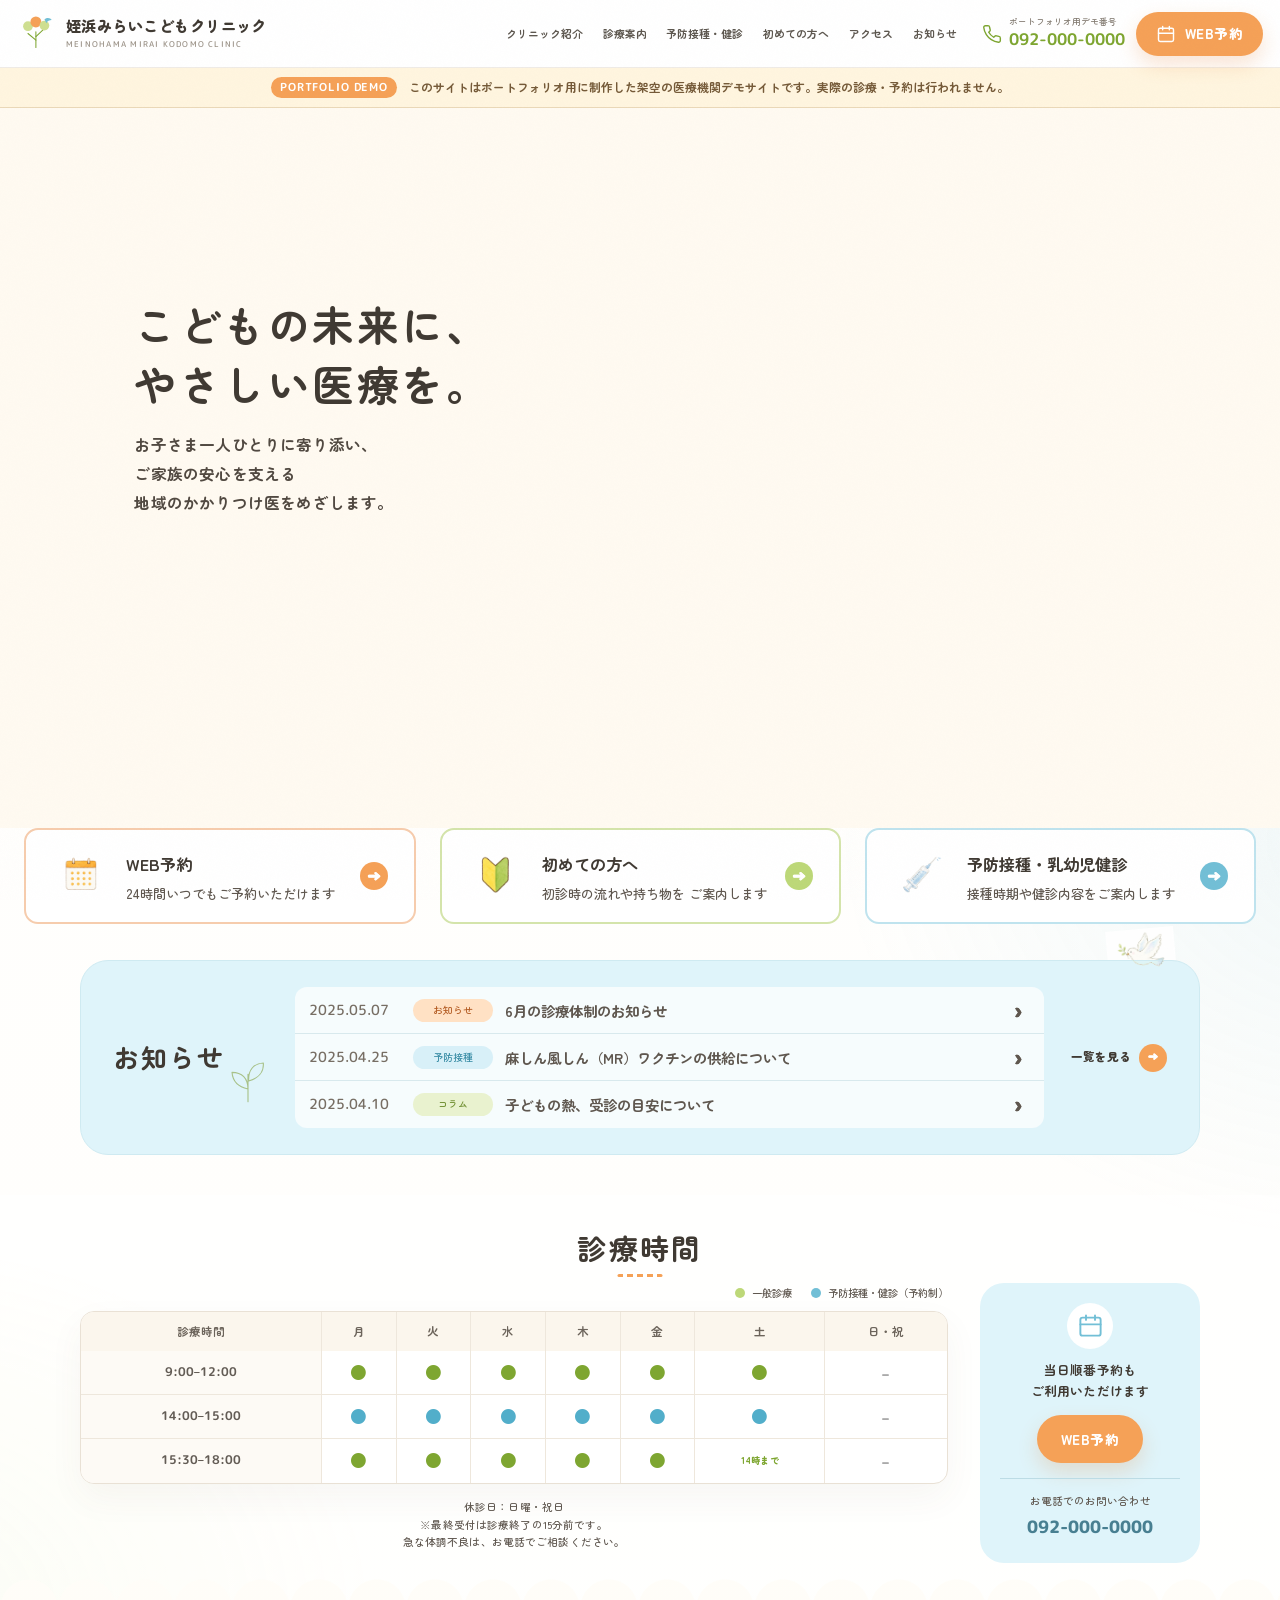
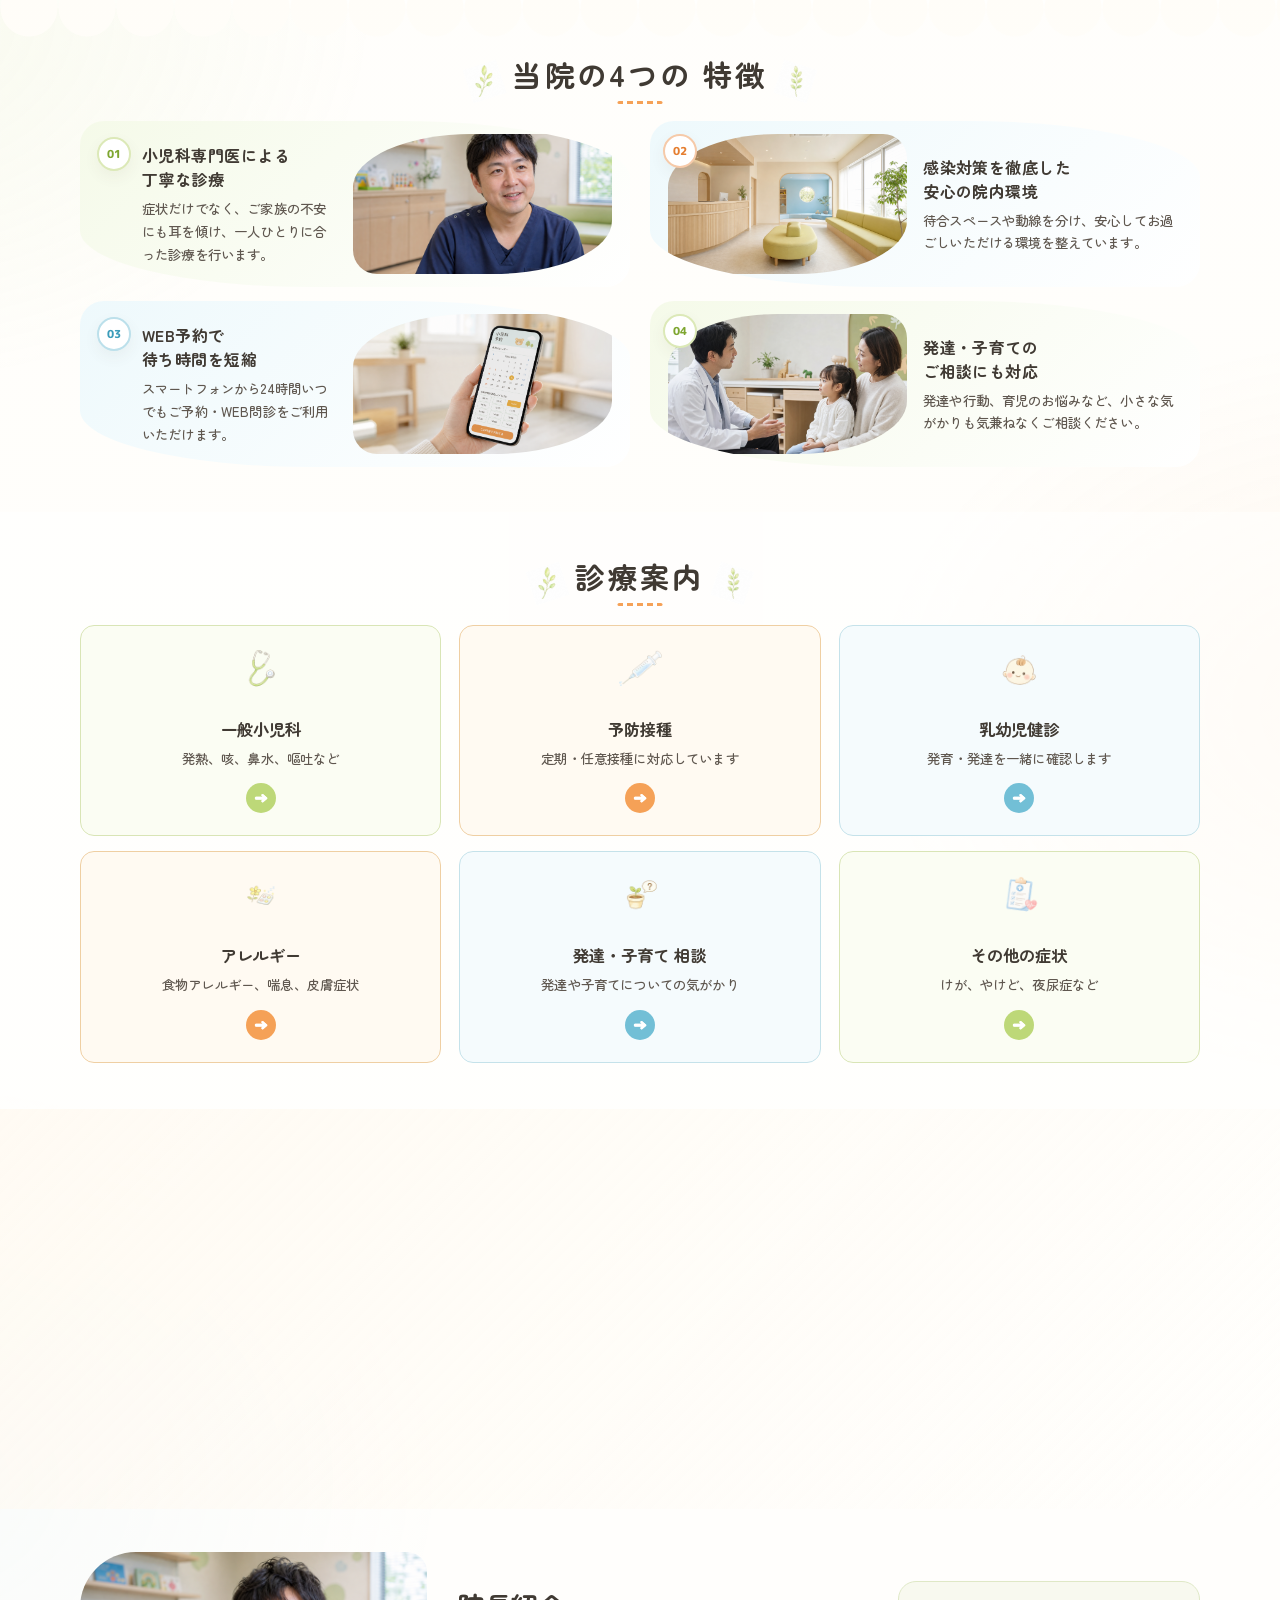
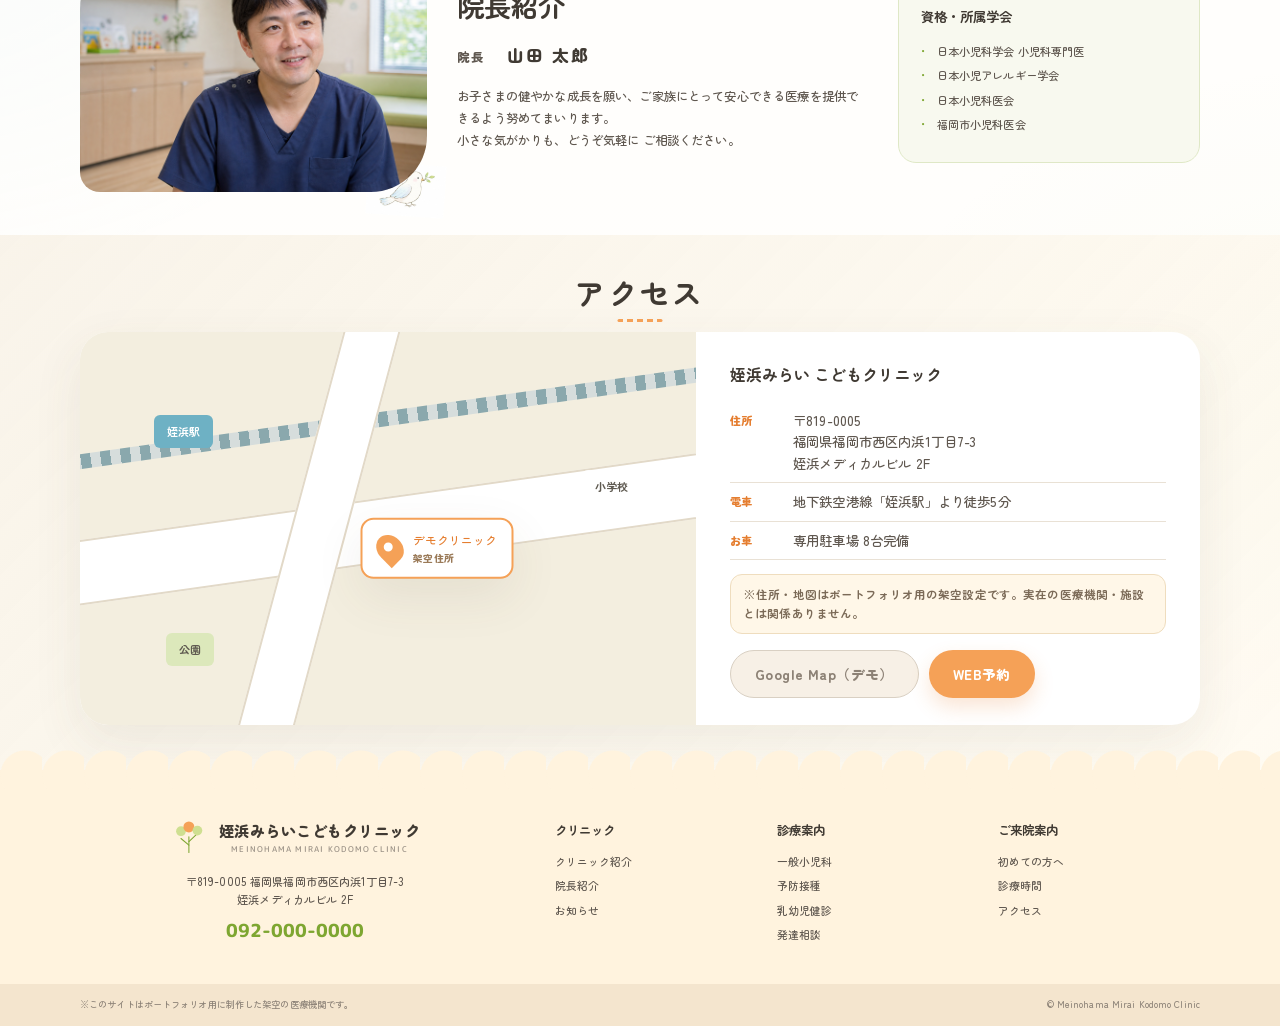
==== commit 6b9a5de0: "Add files via upload" ====
--- a/index.html
+++ b/index.html
@@ -20,7 +20,7 @@
     <meta property="og:url" content="https://kota-web-design.github.io/meinohama-mirai-kids-clinic_demo/" />
     <meta
       property="og:image"
-      content="https://kota-web-design.github.io/meinohama-mirai-kids-clinic_demo/img/ogp.png"
+      content="https://kota-web-design.github.io/meinohama-mirai-kids-clinic_demo/img/ogp-20260710.png"
     />
     <meta property="og:image:width" content="1200" />
     <meta property="og:image:height" content="630" />
@@ -33,7 +33,7 @@
     />
     <meta
       name="twitter:image"
-      content="https://kota-web-design.github.io/meinohama-mirai-kids-clinic_demo/img/ogp.png"
+      content="https://kota-web-design.github.io/meinohama-mirai-kids-clinic_demo/img/ogp-20260710.png"
     />
     <link rel="icon" href="favicon.svg" type="image/svg+xml" />
     <link rel="apple-touch-icon" href="apple-touch-icon.png" />
